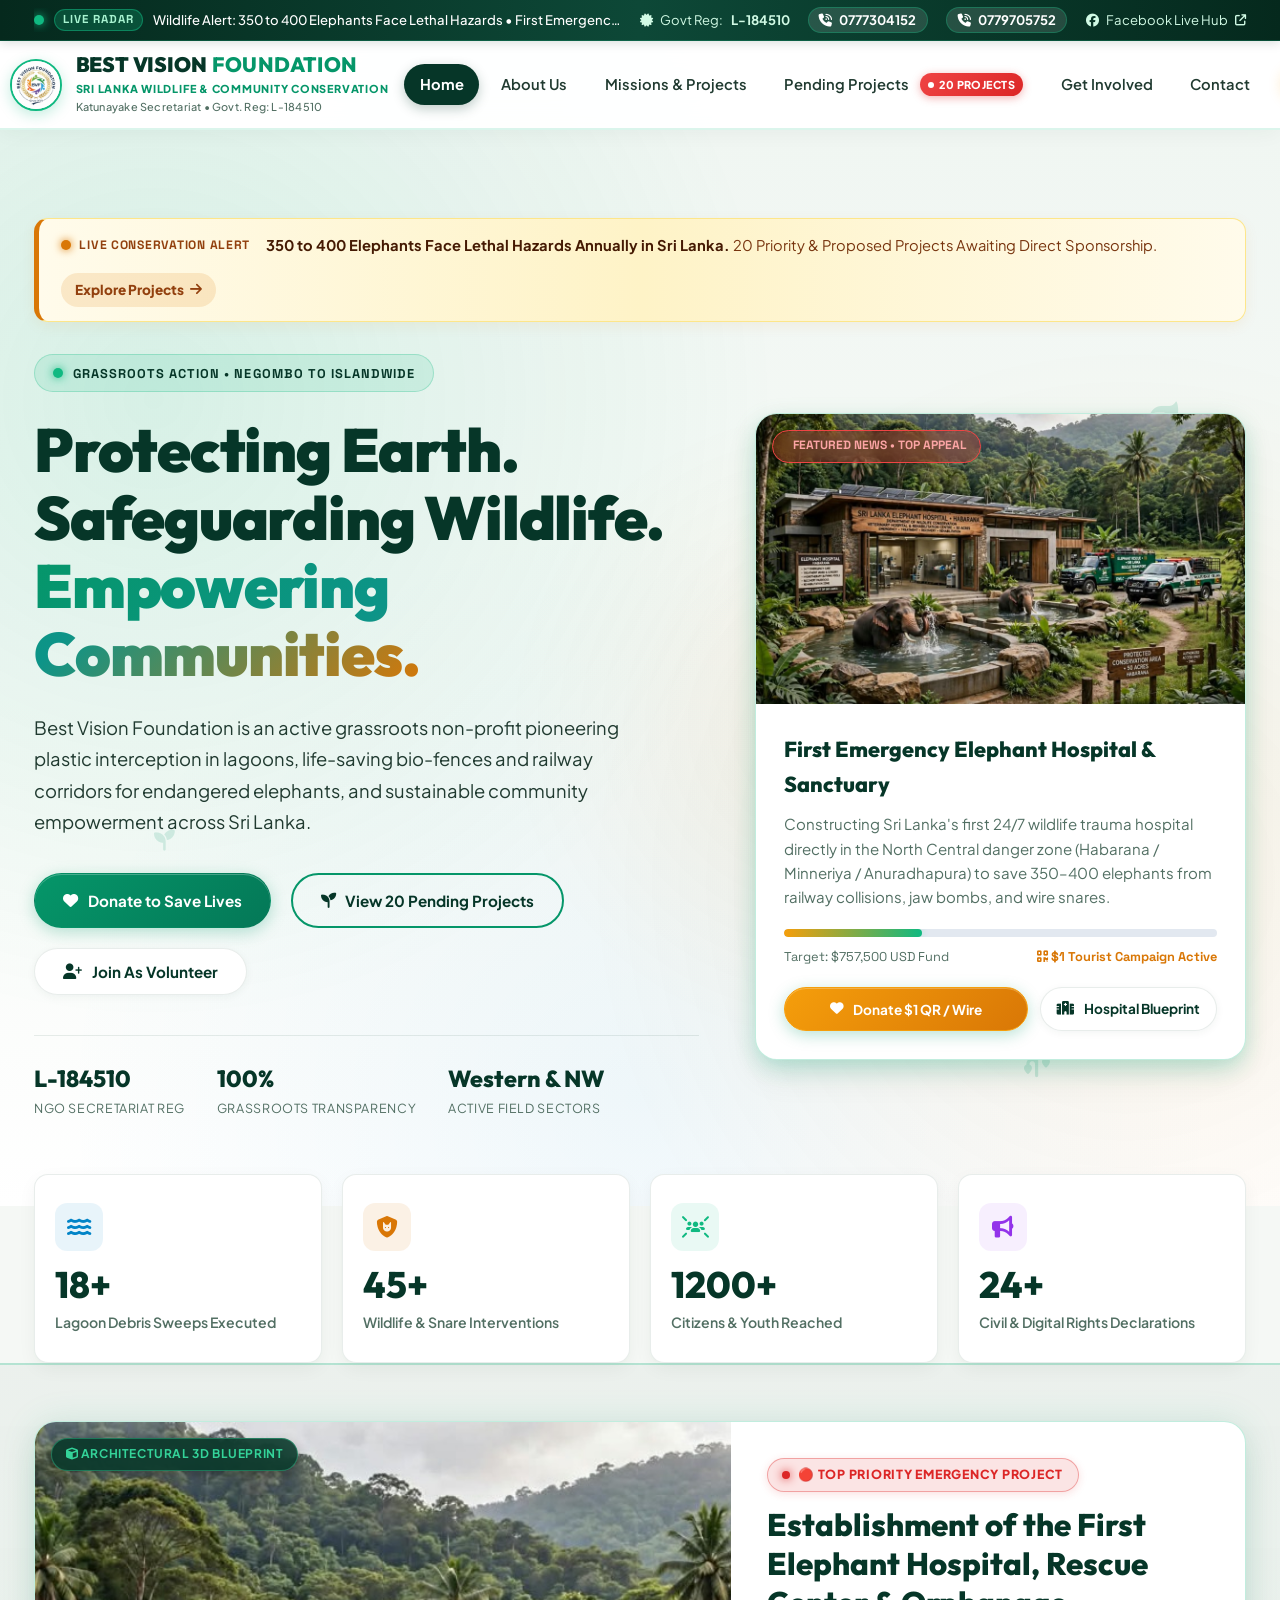
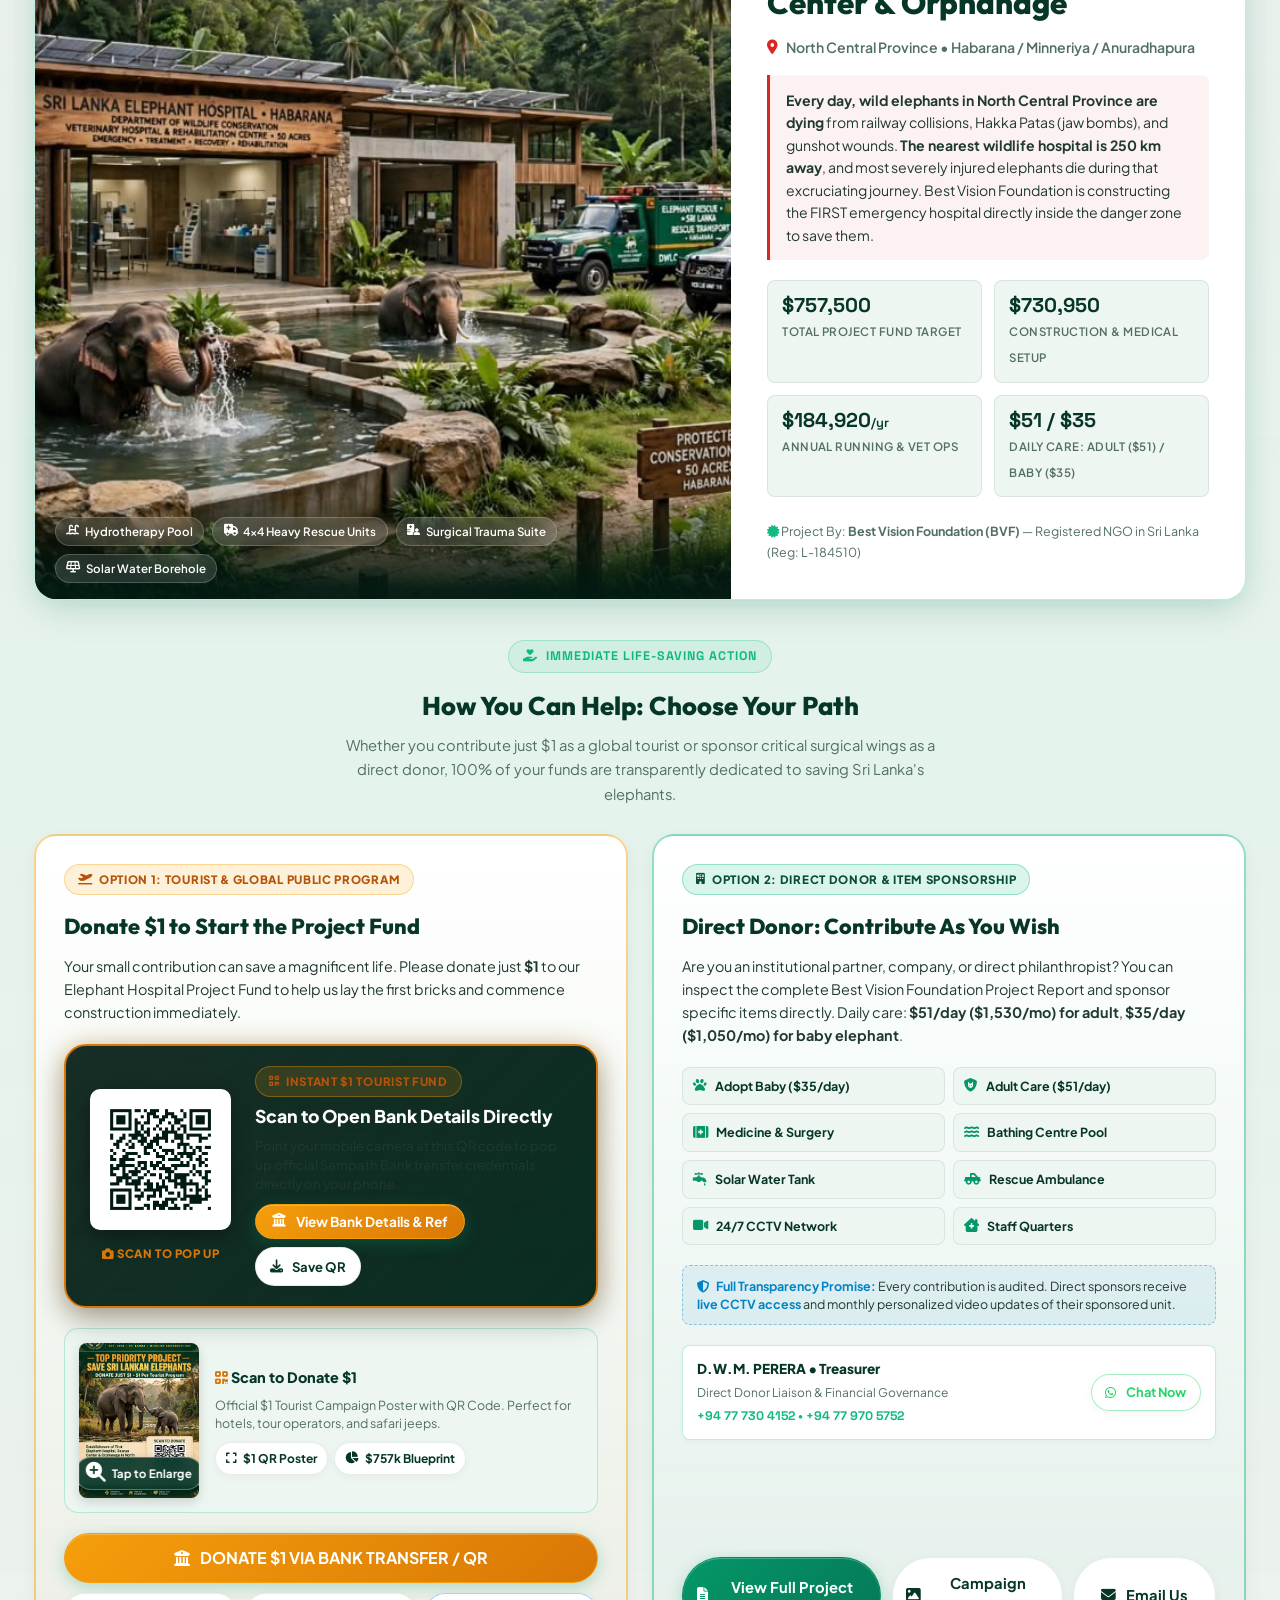
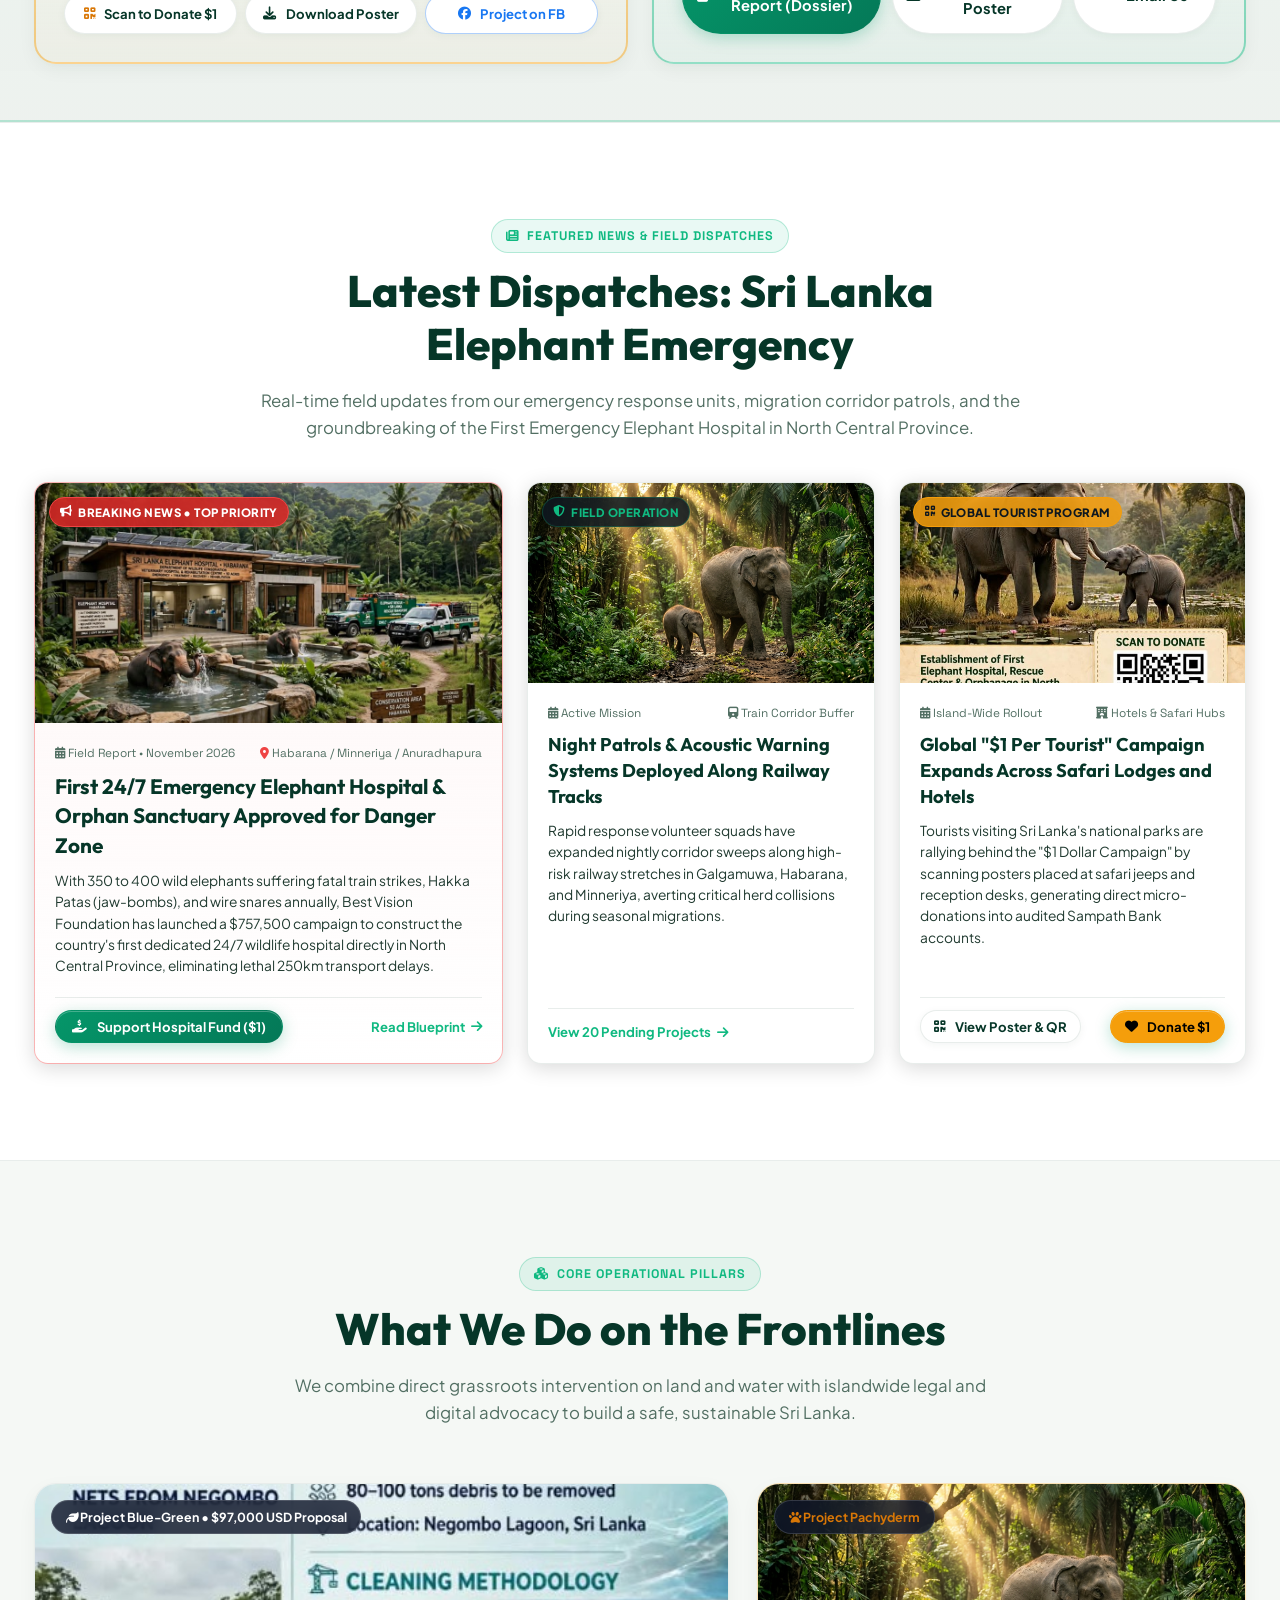
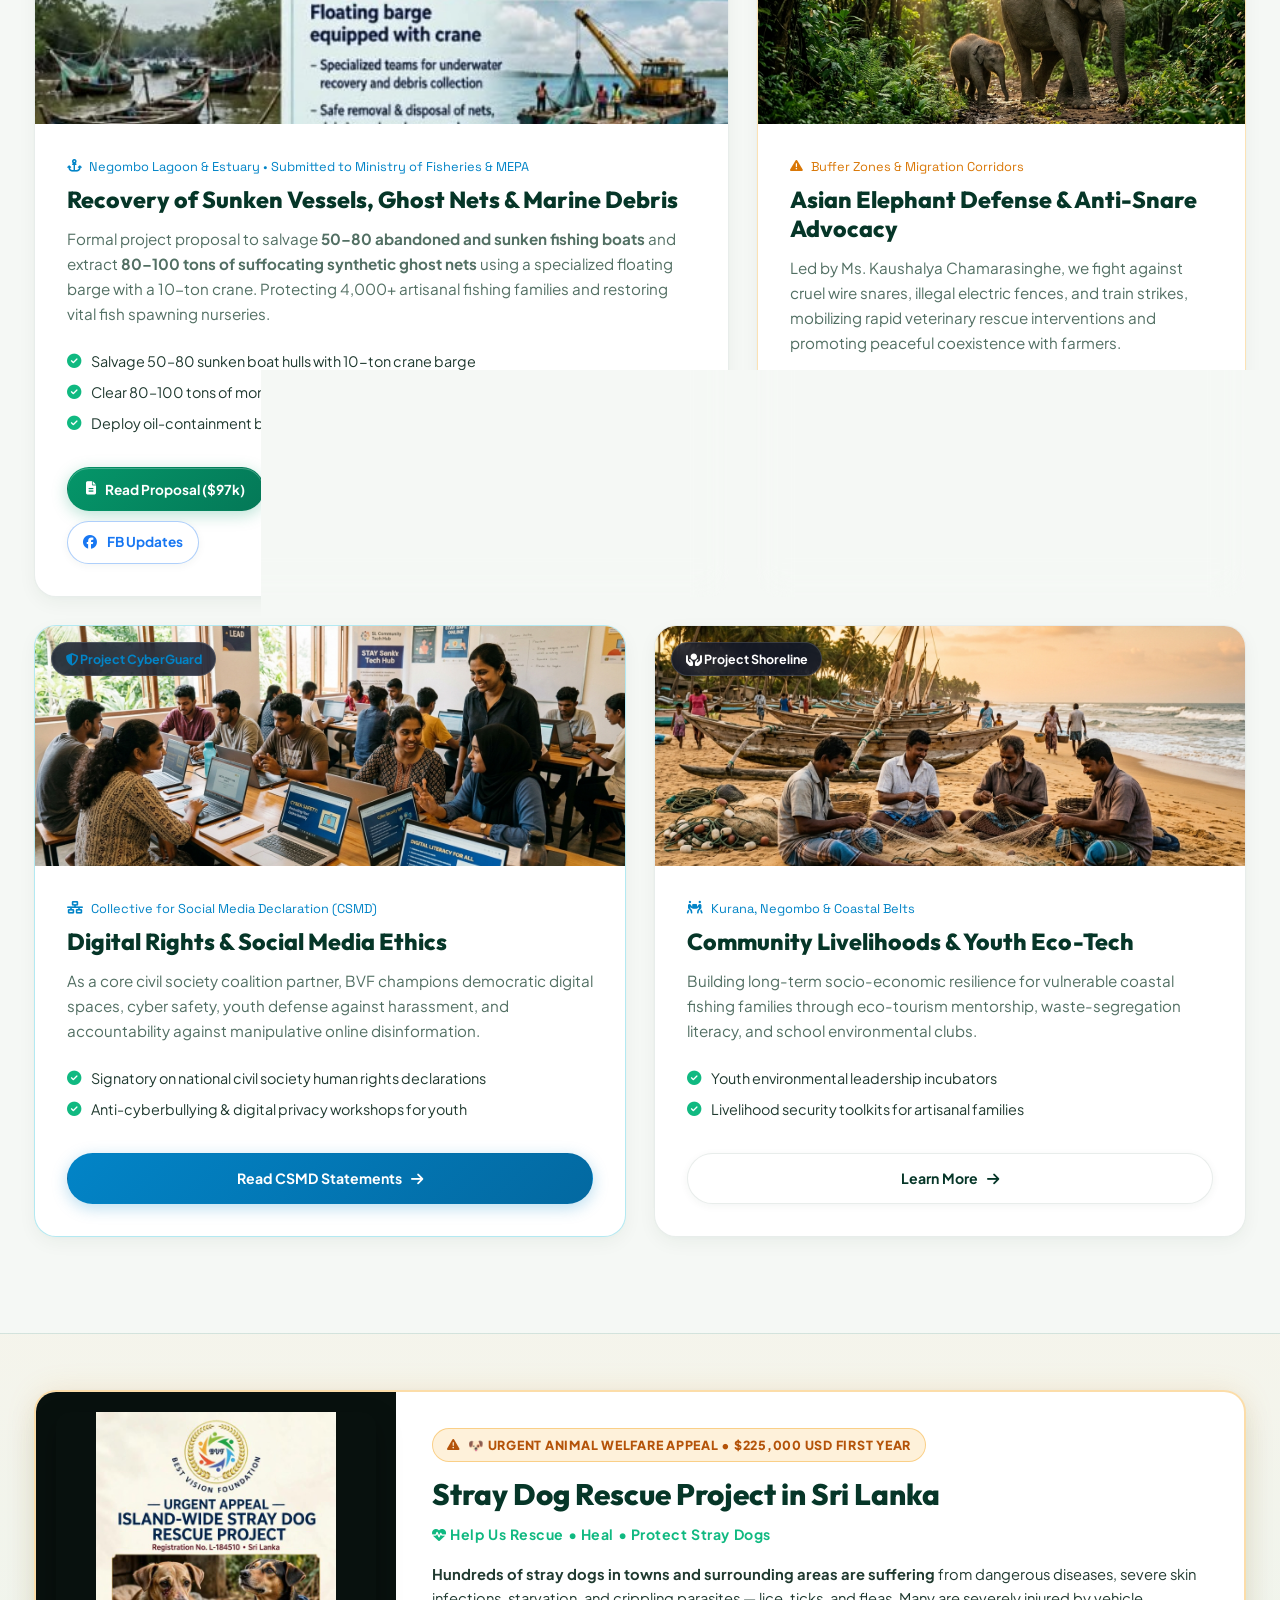
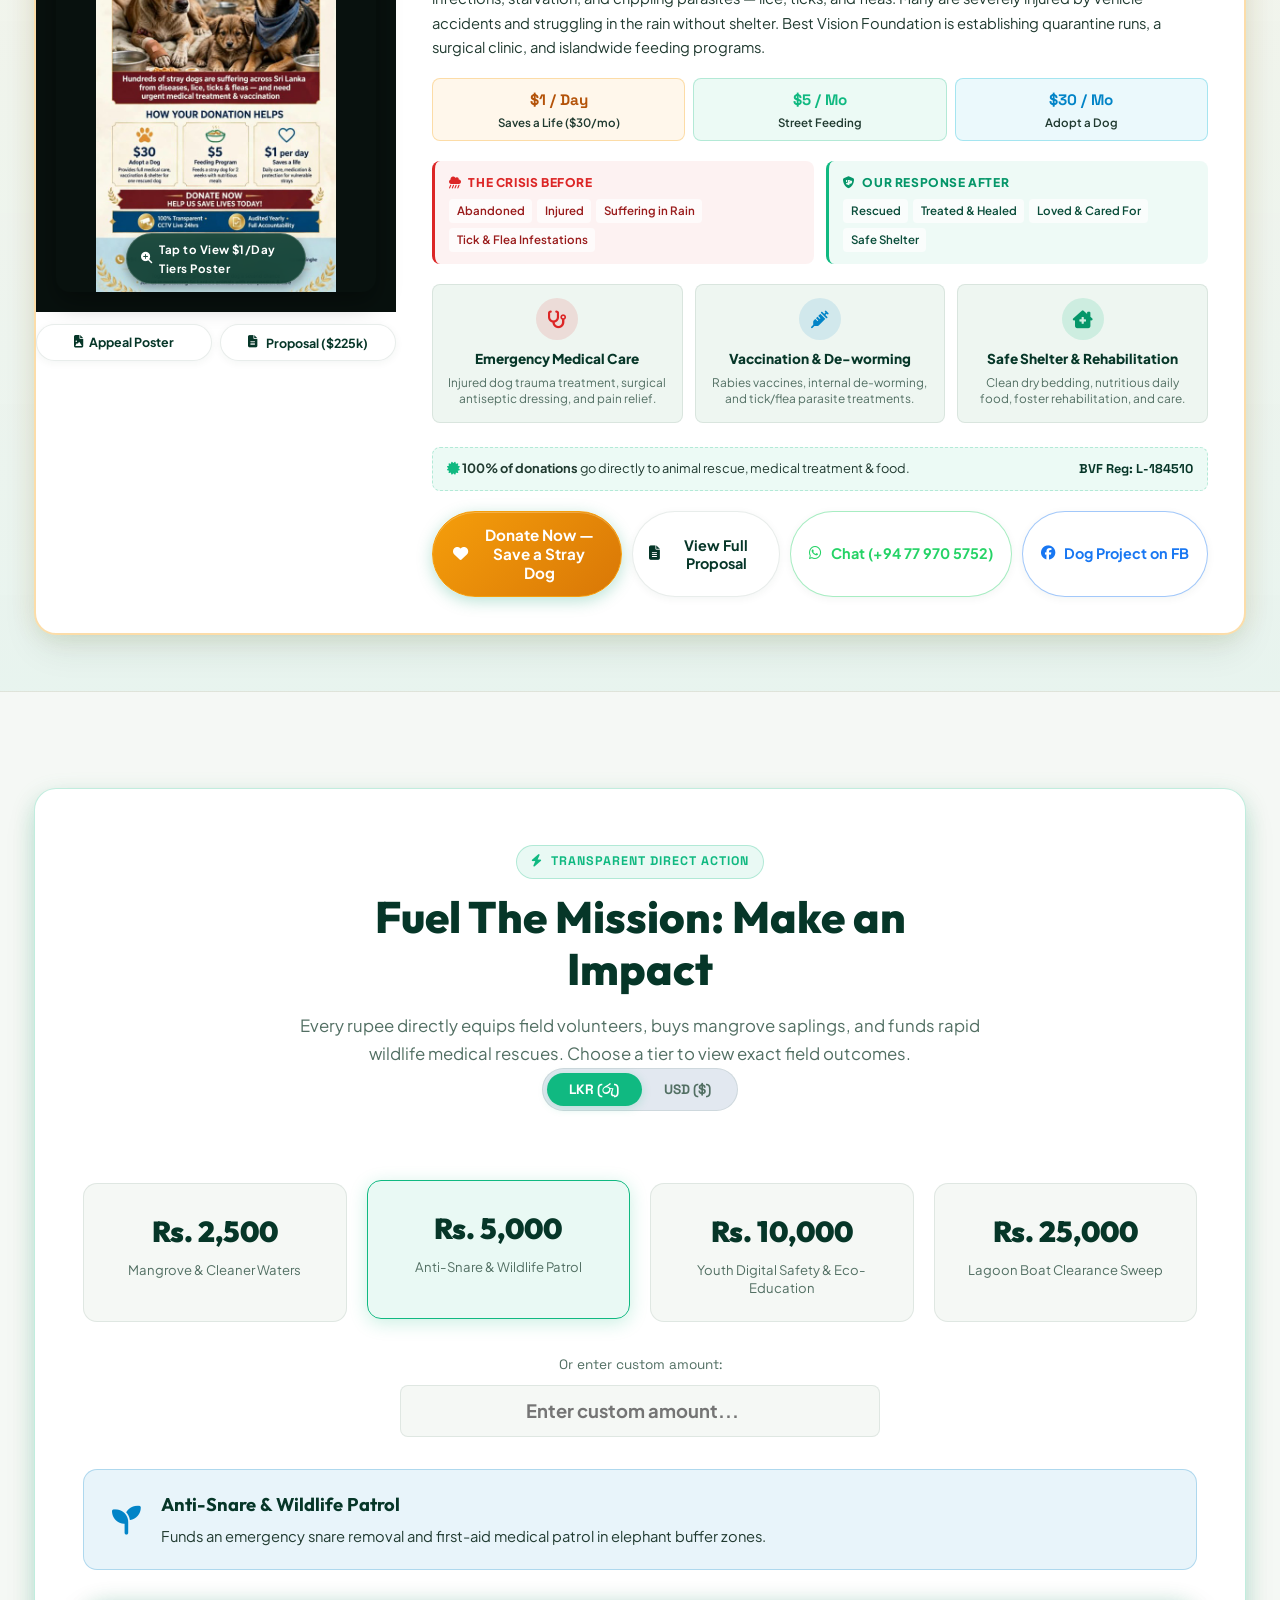
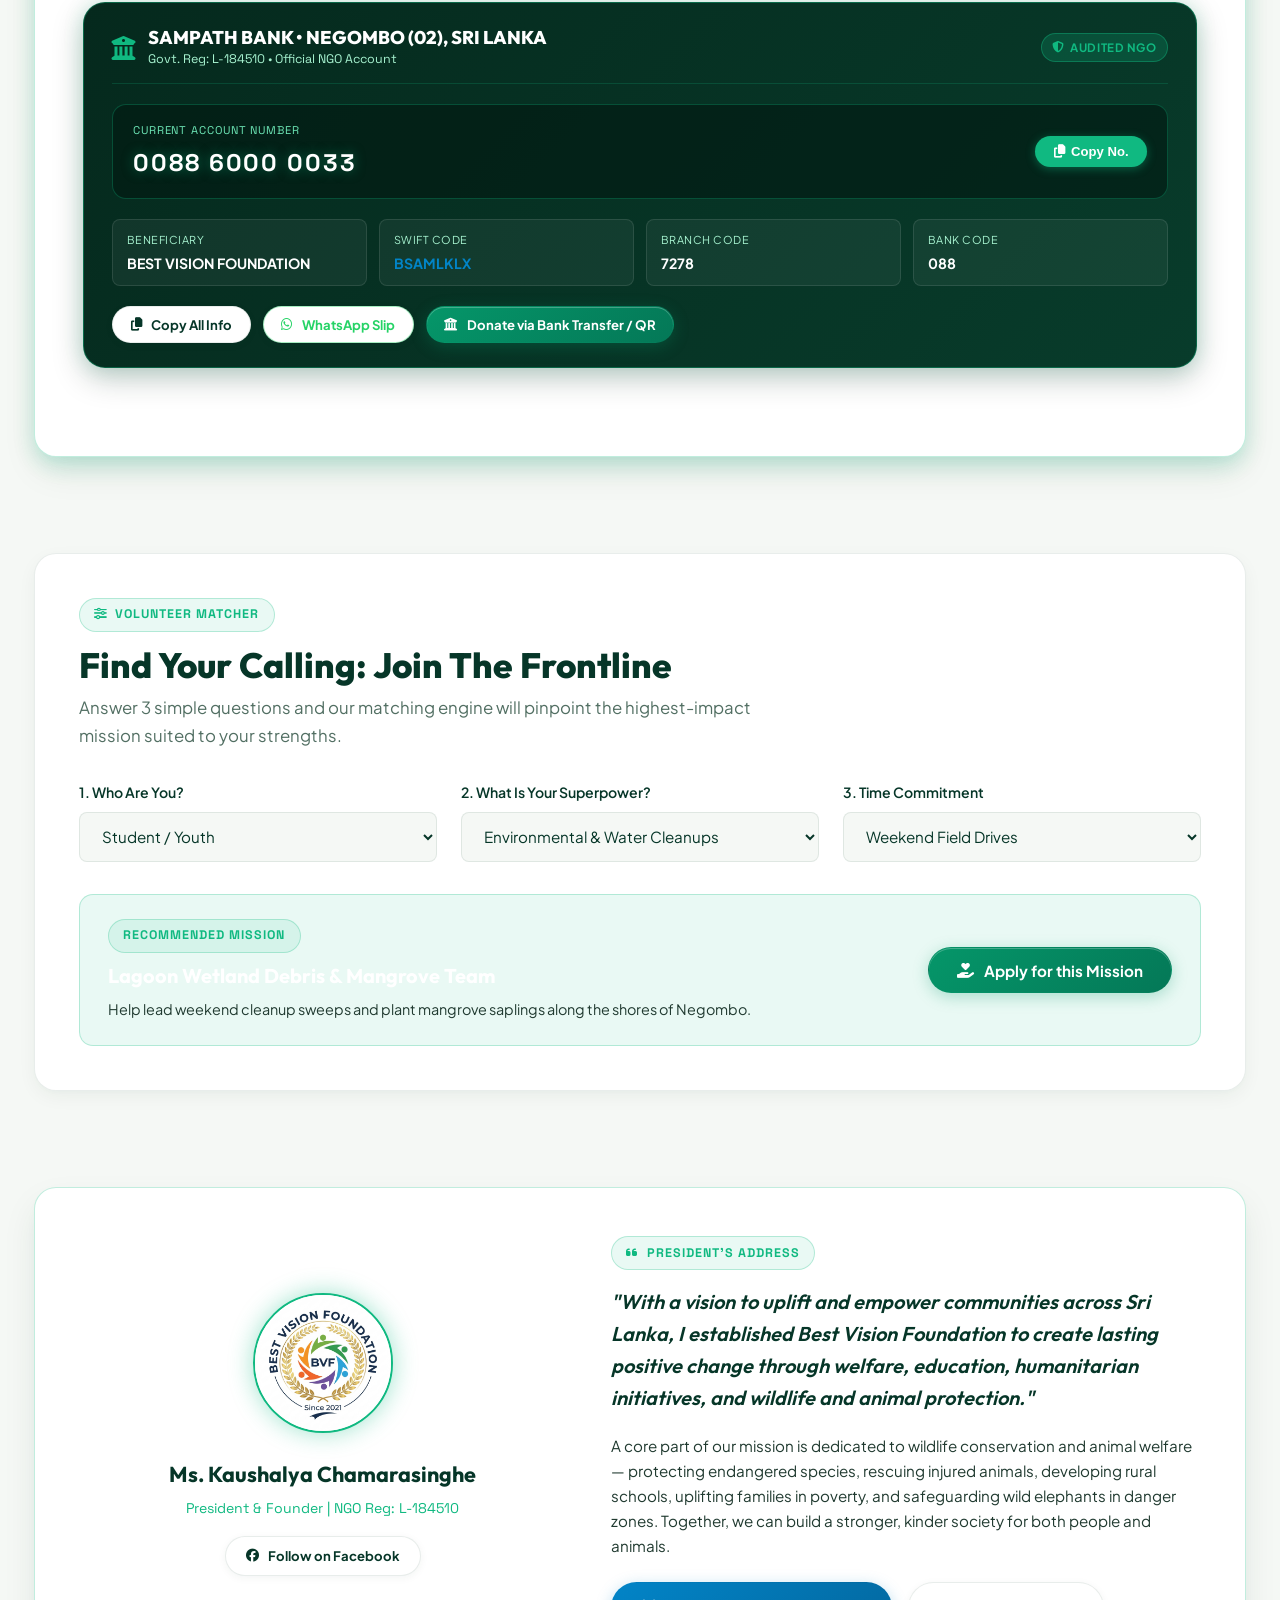
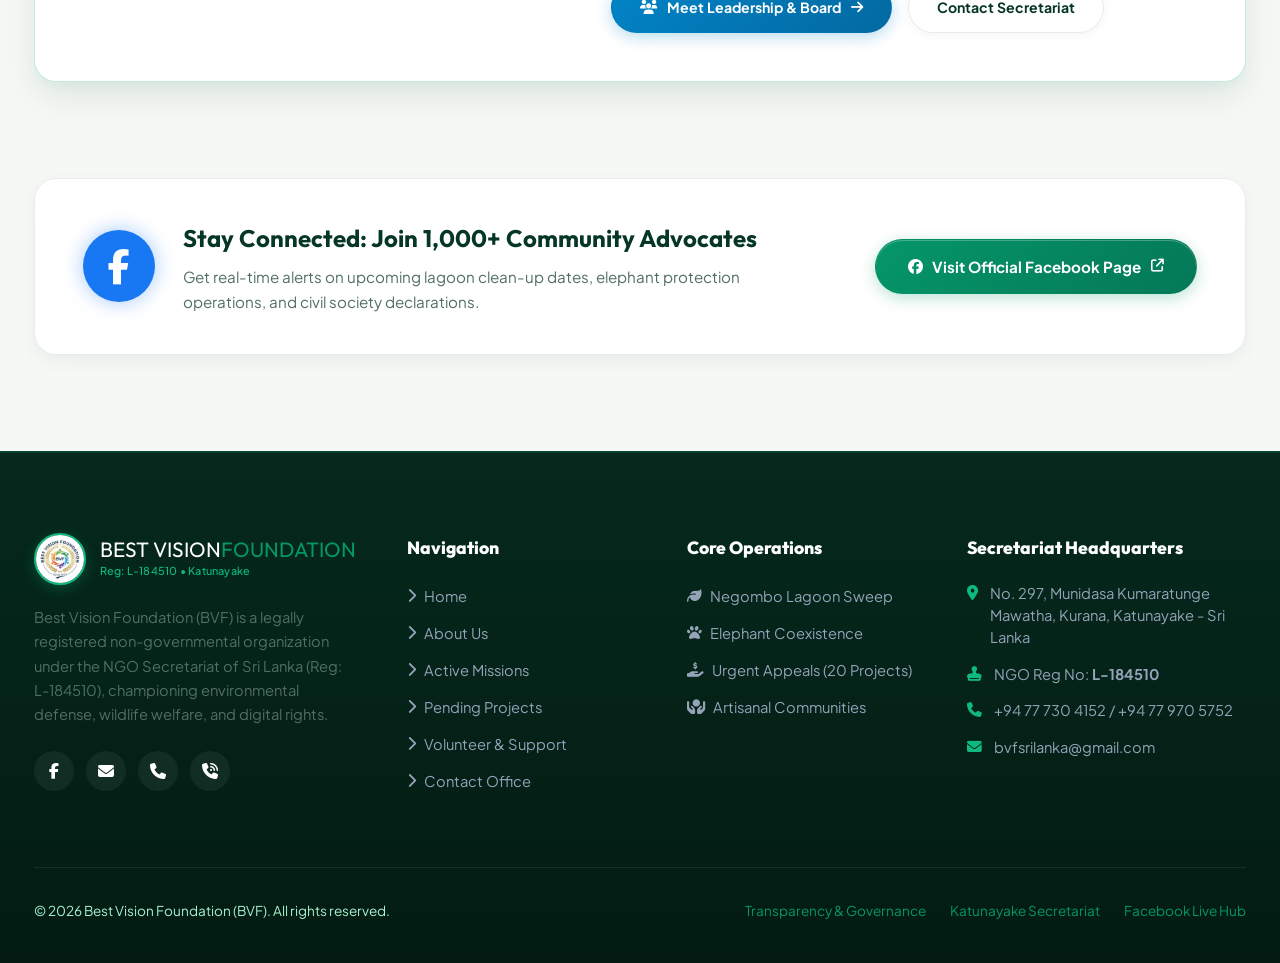
==== index.html @ 7f891c40 "fix(pending-projects): repair broken modal overlays, fix dossier/poster buttons, and add interactive" ====
<!DOCTYPE html>
<html lang="en">
<head>
  <meta charset="UTF-8">
  <meta name="viewport" content="width=device-width, initial-scale=1.0">
  <title>Best Vision Foundation | Future-Ready NGO (Reg: L-184510)</title>
  <meta name="description" content="Best Vision Foundation (BVF) is a futuristic, grassroots non-profit in Sri Lanka pioneering Negombo Lagoon conservation, Asian elephant defense, and digital rights advocacy.">
  <link rel="icon" type="image/svg+xml" href="assets/images/favicon.svg">
  
  <!-- Font Awesome Icons -->
  <link rel="stylesheet" href="https://cdnjs.cloudflare.com/ajax/libs/font-awesome/6.5.1/css/all.min.css">
  
  <!-- Main Futuristic Stylesheet -->
  <link rel="stylesheet" href="assets/css/style.css?v=4.8">

  <!-- Immediate Theme Restore (Prevents Flash) -->
  <script>
    (function() {
      const saved = localStorage.getItem('bvf-theme');
      if (saved === 'dark') {
        document.documentElement.setAttribute('data-theme', 'dark');
      } else {
        document.documentElement.setAttribute('data-theme', 'light');
      }
    })();
  </script>
</head>
<body>

  <!-- Top Live Radar Dispatch Bar -->
  <div class="radar-notice-bar">
    <div class="container radar-content">
      <div class="radar-indicator">
        <span class="pulse-beacon"></span>
        <span class="radar-live-pill">LIVE RADAR</span>
        <span id="liveRadarTicker" class="radar-ticker-text">Wildlife Alert: 350 to 400 Elephants Face Lethal Hazards • First Emergency Elephant Hospital Fund Active</span>
      </div>
      <div class="radar-links">
        <span><i class="fa-solid fa-certificate"></i> Govt Reg: <strong>L-184510</strong></span>
        <a href="tel:+94777304152" class="topbar-hotline"><i class="fa-solid fa-phone-volume"></i> <strong>0777304152</strong></a>
        <a href="tel:+94779705752" class="topbar-hotline"><i class="fa-solid fa-phone-volume"></i> <strong>0779705752</strong></a>
        <a href="https://www.facebook.com/profile.php?id=100095383907228" target="_blank" rel="noopener noreferrer">
          <i class="fa-brands fa-facebook"></i> Facebook Live Hub <i class="fa-solid fa-arrow-up-right-from-square" style="font-size: 0.7rem;"></i>
        </a>
      </div>
    </div>
  </div>

  <!-- Main Navigation Header -->
  <header class="main-header" id="mainHeader">
    <div class="container navbar">
      <a href="index.html" class="brand-logo" aria-label="Best Vision Foundation Home">
        <img src="assets/images/bvf-logo-upgraded.png" alt="Best Vision Foundation Logo" class="brand-logo-img">
        <div class="brand-logo-text">
          <div class="brand-name">
            <span class="brand-bold">BEST VISION</span><span class="brand-green">FOUNDATION</span>
          </div>
          <div class="brand-tagline">SRI LANKA WILDLIFE &amp; COMMUNITY CONSERVATION</div>
          <div class="brand-sub">Katunayake Secretariat • Govt. Reg: L-184510</div>
        </div>
      </a>

      <nav>
        <ul class="nav-menu" id="navMenu">
          <li><a href="index.html" class="nav-link active">Home</a></li>
          <li><a href="about.html" class="nav-link">About Us</a></li>
          <li><a href="projects.html" class="nav-link">Missions &amp; Projects</a></li>
          <li>
            <a href="pending-projects.html" class="nav-link">
              Pending Projects <span class="nav-urgent-pill"><span class="pill-dot"></span>20 Projects</span>
            </a>
          </li>
          <li><a href="get-involved.html" class="nav-link">Get Involved</a></li>
          <li><a href="contact.html" class="nav-link">Contact</a></li>
        </ul>
      </nav>

      <div class="nav-actions">
        <button type="button" class="btn qr-nav-pill" onclick="openDonationModal('Elephant Hospital &amp; Orphanage (Habarana / Minneriya / Anuradhapura)', 1)" title="Scan or Click to Donate $1 via Bank Transfer">
          <i class="fa-solid fa-qrcode"></i>
          <span>$1 QR Fund</span>
        </button>
        <button class="btn btn-header-donate btn-open-donation">
          <i class="fa-solid fa-heart"></i>
          <span>Donate Now</span>
        </button>
        <button class="mobile-toggle" id="mobileToggle" aria-label="Toggle Navigation Menu">
          <i class="fa-solid fa-bars"></i>
        </button>
      </div>
    </div>
  </header>

  <!-- Hero Section with Living Ambience -->
  <section class="hero-section">
    <div class="hero-botanical-bg"></div>
    <div class="floating-foliage-wrap">
      <i class="fa-solid fa-leaf foliage-leaf leaf-1"></i>
      <i class="fa-solid fa-seedling foliage-leaf leaf-2"></i>
      <i class="fa-solid fa-leaf foliage-leaf leaf-3"></i>
      <i class="fa-solid fa-plant-wilt foliage-leaf leaf-4"></i>
    </div>
    <div class="container">
      <!-- Live Urgent Conservation Banner -->
      <div class="live-crisis-banner">
        <div class="crisis-beacon">
          <span class="pulse-beacon"></span> LIVE CONSERVATION ALERT
        </div>
        <div class="crisis-text">
          <strong>350 to 400 Elephants Face Lethal Hazards Annually in Sri Lanka.</strong> 20 Priority &amp; Proposed Projects Awaiting Direct Sponsorship.
        </div>
        <a href="pending-projects.html" class="crisis-action-link">
          Explore Projects <i class="fa-solid fa-arrow-right"></i>
        </a>
      </div>

      <div class="hero-grid">
        <div class="hero-content">
          <div class="telemetry-tag">
            <span class="pulse-beacon"></span> Grassroots Action • Negombo to Islandwide
          </div>
          <h1 class="hero-headline">
            Protecting Earth.<br>
            Safeguarding Wildlife.<br>
            <span class="gradient-text">Empowering Communities.</span>
          </h1>
          <p class="hero-subtext">
            Best Vision Foundation is an active grassroots non-profit pioneering plastic interception in lagoons, life-saving bio-fences and railway corridors for endangered elephants, and sustainable community empowerment across Sri Lanka.
          </p>

          <div class="hero-cta-group">
            <button class="btn btn-emerald-glow btn-open-donation">
              <i class="fa-solid fa-heart"></i> Donate to Save Lives
            </button>
            <a href="pending-projects.html" class="btn btn-emerald-outline">
              <i class="fa-solid fa-seedling"></i> View 20 Pending Projects
            </a>
            <button class="btn btn-glass btn-open-volunteer">
              <i class="fa-solid fa-user-plus"></i> Join As Volunteer
            </button>
          </div>

        <div class="hero-stats-strip">
          <div class="stat-tele-item">
            <span class="stat-tele-num">L-184510</span>
            <span class="stat-tele-label">NGO Secretariat Reg</span>
          </div>
          <div class="stat-tele-item">
            <span class="stat-tele-num">100%</span>
            <span class="stat-tele-label">Grassroots Transparency</span>
          </div>
          <div class="stat-tele-item">
            <span class="stat-tele-num">Western &amp; NW</span>
            <span class="stat-tele-label">Active Field Sectors</span>
          </div>
        </div>
      </div>

      <!-- Featured News Hero Visual Card (Elephants Priority) -->
      <div class="hero-visual">
        <div class="holo-card">
          <div class="holo-media">
            <img src="assets/images/elephant-hospital-habarana.jpg" alt="First Emergency Elephant Hospital &amp; Rescue Center in Habarana / Minneriya / Anuradhapura">
            <div class="holo-status-pill" style="background: rgba(220, 38, 38, 0.25); border-color: #ef4444; color: #fca5a5;">
              <span class="pulse-dot" style="background: #ef4444;"></span> FEATURED NEWS &bull; TOP APPEAL
            </div>
          </div>
          <div class="holo-body">
            <h3 class="holo-title">First Emergency Elephant Hospital &amp; Sanctuary</h3>
            <p class="holo-desc">
              Constructing Sri Lanka's first 24/7 wildlife trauma hospital directly in the North Central danger zone (Habarana / Minneriya / Anuradhapura) to save 350&ndash;400 elephants from railway collisions, jaw bombs, and wire snares.
            </p>
            
            <div class="progress-track">
              <div class="progress-fill" style="width: 32%; background: linear-gradient(90deg, #f59e0b, #10b981);"></div>
            </div>
            <div class="progress-meta">
              <span>Target: $757,500 USD Fund</span>
              <strong style="color: var(--amber-solar);"><i class="fa-solid fa-qrcode"></i> $1 Tourist Campaign Active</strong>
            </div>

            <div style="margin-top: 1.25rem; display: flex; gap: 0.75rem;">
              <button class="btn btn-neon-glow" onclick="openDonationModal('Elephant Hospital &amp; Orphanage (Habarana / Minneriya / Anuradhapura)', 1)" style="flex: 1; padding: 0.6rem 1rem; font-size: 0.85rem; background: linear-gradient(135deg, #f59e0b, #d97706); border-color: #f59e0b; color: #ffffff;">
                <i class="fa-solid fa-heart"></i> Donate $1 QR / Wire
              </button>
              <a href="#elephant-hospital" class="btn btn-glass" style="padding: 0.6rem 1rem; font-size: 0.85rem;">
                <i class="fa-solid fa-hospital"></i> Hospital Blueprint
              </a>
            </div>
          </div>
        </div>
      </div>
    </div>
  </div>
</section>

  <!-- Live Impact Heads-Up Display (HUD) -->
  <section class="hud-section">
    <div class="container">
      <div class="hud-grid">
        <div class="hud-card">
          <div class="hud-icon-wrap hud-icon-cyan"><i class="fa-solid fa-water"></i></div>
          <div class="hud-number" data-target="18" data-suffix="+">18+</div>
          <div class="hud-label">Lagoon Debris Sweeps Executed</div>
        </div>

        <div class="hud-card">
          <div class="hud-icon-wrap hud-icon-amber"><i class="fa-solid fa-shield-cat"></i></div>
          <div class="hud-number" data-target="45" data-suffix="+">45+</div>
          <div class="hud-label">Wildlife &amp; Snare Interventions</div>
        </div>

        <div class="hud-card">
          <div class="hud-icon-wrap hud-icon-emerald"><i class="fa-solid fa-users-rays"></i></div>
          <div class="hud-number" data-target="1200" data-suffix="+">1,200+</div>
          <div class="hud-label">Citizens &amp; Youth Reached</div>
        </div>

        <div class="hud-card">
          <div class="hud-icon-wrap hud-icon-purple"><i class="fa-solid fa-bullhorn"></i></div>
          <div class="hud-number" data-target="24" data-suffix="+">24+</div>
          <div class="hud-label">Civil &amp; Digital Rights Declarations</div>
        </div>
      </div>
    </div>
  </section>

  <!-- 🔴 TOP PRIORITY PROJECT: FIRST ELEPHANT HOSPITAL / RESCUE CENTER & ORPHANAGE -->
  <section class="hospital-priority-section" id="elephant-hospital">
    <div class="container">
      
      <!-- Top Priority Banner Header -->
      <div class="hospital-hero-banner">
        <div class="hospital-grid">
          
          <!-- Left: 3D Architectural Design Rendering -->
          <div class="hospital-visual-pane">
            <img src="assets/images/elephant-hospital-habarana.jpg" alt="Establishment of the First Elephant Hospital, Rescue Center &amp; Orphanage in North Central Province, Habarana, Sri Lanka">
            <div class="hospital-render-badge">
              <i class="fa-solid fa-cube"></i> Architectural 3D Blueprint
            </div>
            <div class="hospital-feature-overlay">
              <span class="feature-pill"><i class="fa-solid fa-water-ladder"></i> Hydrotherapy Pool</span>
              <span class="feature-pill"><i class="fa-solid fa-truck-medical"></i> 4x4 Heavy Rescue Units</span>
              <span class="feature-pill"><i class="fa-solid fa-hospital-user"></i> Surgical Trauma Suite</span>
              <span class="feature-pill"><i class="fa-solid fa-solar-panel"></i> Solar Water Borehole</span>
            </div>
          </div>

          <!-- Right: The Urgent Danger Zone Crisis & Stats -->
          <div class="hospital-content-pane">
            <div>
              <div class="crisis-badge-urgent">
                <span class="crisis-beacon-pulse"></span> 🔴 Top Priority Emergency Project
              </div>
              <h2 class="hospital-title">
                Establishment of the First Elephant Hospital, Rescue Center &amp; Orphanage
              </h2>
              <div class="hospital-meta-location">
                <i class="fa-solid fa-location-dot" style="color: #dc2626;"></i>
                <span>North Central Province • Habarana / Minneriya / Anuradhapura</span>
              </div>

              <div class="hospital-crisis-callout">
                <p>
                  <strong>Every day, wild elephants in North Central Province are dying</strong> from railway collisions, Hakka Patas (jaw bombs), and gunshot wounds. <strong>The nearest wildlife hospital is 250 km away</strong>, and most severely injured elephants die during that excruciating journey. Best Vision Foundation is constructing the FIRST emergency hospital directly inside the danger zone to save them.
                </p>
              </div>
            </div>

            <div>
              <div class="hospital-stat-strip">
                <div class="h-stat-card">
                  <span class="h-stat-num">$757,500</span>
                  <span class="h-stat-lbl">Total Project Fund Target</span>
                </div>
                <div class="h-stat-card">
                  <span class="h-stat-num">$730,950</span>
                  <span class="h-stat-lbl">Construction &amp; Medical Setup</span>
                </div>
                <div class="h-stat-card">
                  <span class="h-stat-num">$184,920<span style="font-size: 0.8rem; font-weight: 600;">/yr</span></span>
                  <span class="h-stat-lbl">Annual Running &amp; Vet Ops</span>
                </div>
                <div class="h-stat-card">
                  <span class="h-stat-num">$51 / $35</span>
                  <span class="h-stat-lbl">Daily Care: Adult ($51) / Baby ($35)</span>
                </div>
              </div>

              <div style="display: flex; gap: 0.5rem; flex-wrap: wrap;">
                <span style="font-size: 0.78rem; color: var(--text-muted);">
                  <i class="fa-solid fa-certificate" style="color: var(--emerald-neon);"></i> Project By: <strong>Best Vision Foundation (BVF)</strong> — Registered NGO in Sri Lanka (Reg: L-184510)
                </span>
              </div>
            </div>

          </div>
        </div>
      </div>

      <!-- How You Can Help: 2 Clear Options -->
      <div class="help-options-section-title">
        <span class="section-badge"><i class="fa-solid fa-hand-holding-heart"></i> Immediate Life-Saving Action</span>
        <h3>How You Can Help: Choose Your Path</h3>
        <p>Whether you contribute just $1 as a global tourist or sponsor critical surgical wings as a direct donor, 100% of your funds are transparently dedicated to saving Sri Lanka's elephants.</p>
      </div>

      <div class="help-options-grid">
        
        <!-- OPTION 1: $1 TOURIST PROGRAM -->
        <div class="option-box opt-tourist">
          <div>
            <div class="opt-badge opt-badge-gold">
              <i class="fa-solid fa-plane-departure"></i> Option 1: Tourist &amp; Global Public Program
            </div>
            <h4 class="opt-heading">Donate $1 to Start the Project Fund</h4>
            <p class="opt-text">
              Your small contribution can save a magnificent life. Please donate just <strong>$1</strong> to our Elephant Hospital Project Fund to help us lay the first bricks and commence construction immediately.
            </p>

            <!-- Prominent Instant $1 QR Scan Showcase -->
          <div class="prominent-qr-showcase">
            <div class="prominent-qr-box" onclick="openDonationModal('Elephant Hospital &amp; Orphanage (Habarana / Minneriya / Anuradhapura)', 1)" title="Click or tap to open Bank Details">
              <div class="prominent-qr-img-wrap">
                <img src="assets/images/bvf-donation-qr.png" alt="Scan QR Code to Donate $1" />
              </div>
              <span style="font-size: 0.72rem; font-weight: 800; color: var(--amber-solar); display: block; margin-top: 0.4rem; letter-spacing: 0.05em;">
                <i class="fa-solid fa-camera"></i> SCAN TO POP UP
              </span>
            </div>
            <div style="flex-grow: 1;">
              <span class="opt-badge opt-badge-gold" style="font-size: 0.72rem; margin-bottom: 0.35rem; display: inline-flex;">
                <i class="fa-solid fa-qrcode"></i> Instant $1 Tourist Fund
              </span>
              <h5 style="font-size: 1.1rem; color: #ffffff; margin-bottom: 0.3rem; font-weight: 800;">
                Scan to Open Bank Details Directly
              </h5>
              <p style="font-size: 0.82rem; color: var(--text-slate); margin-bottom: 0.65rem; line-height: 1.45;">
                Point your mobile camera at this QR code to pop up official Sampath Bank transfer credentials directly on your phone.
              </p>
              <div style="display: flex; gap: 0.5rem; flex-wrap: wrap;">
                <button type="button" class="btn btn-neon-glow" onclick="openDonationModal('Elephant Hospital &amp; Orphanage (Habarana / Minneriya / Anuradhapura)', 1)" style="padding: 0.5rem 1rem; font-size: 0.85rem; background: linear-gradient(135deg, #f59e0b, #d97706); border-color: #f59e0b; color: #ffffff;">
                  <i class="fa-solid fa-building-columns"></i> View Bank Details &amp; Ref
                </button>
                <a href="assets/images/bvf-donation-qr.png" download="BVF-Donate-1Dollar-QR.png" class="btn btn-glass" style="padding: 0.5rem 0.85rem; font-size: 0.82rem;">
                  <i class="fa-solid fa-download"></i> Save QR
                </a>
              </div>
            </div>
          </div>

            <!-- Poster & QR Code Preview Card -->
            <div class="poster-preview-card">
              <a href="assets/images/elephant-hospital-tourist-poster.jpg" target="_blank" rel="noopener" class="poster-thumb-wrap" onclick="openPosterLightbox(event)" title="Click or tap to enlarge full donation poster">
                <img src="assets/images/elephant-hospital-tourist-poster.jpg" alt="Donation poster with QR for 1$ tourist program">
                <div class="poster-zoom-hint">
                  <i class="fa-solid fa-magnifying-glass-plus" style="font-size: 1.25rem; margin-bottom: 0.2rem;"></i>
                  <span>Tap to Enlarge</span>
                </div>
              </a>
              <div class="poster-info-wrap">
                <div class="poster-title-micro">
                  <i class="fa-solid fa-qrcode" style="color: var(--amber-solar);"></i> Scan to Donate $1
                </div>
                <div class="poster-desc-micro">
                  Official $1 Tourist Campaign Poster with QR Code. Perfect for hotels, tour operators, and safari jeeps.
                </div>
                <div style="display: flex; gap: 0.35rem; flex-wrap: wrap; margin-top: 0.2rem;">
                  <a href="assets/images/elephant-hospital-tourist-poster.jpg" target="_blank" rel="noopener" class="btn btn-glass" onclick="openPosterLightbox(event)" style="padding: 0.35rem 0.65rem; font-size: 0.75rem; width: fit-content; text-decoration: none; display: inline-flex; align-items: center; gap: 0.35rem;">
                    <i class="fa-solid fa-expand"></i> $1 QR Poster
                  </a>
                  <a href="assets/images/elephant-hospital-campaign-poster.jpg" target="_blank" rel="noopener" class="btn btn-glass" onclick="openElephantCampaignPoster(event)" style="padding: 0.35rem 0.65rem; font-size: 0.75rem; width: fit-content; text-decoration: none; display: inline-flex; align-items: center; gap: 0.35rem;">
                    <i class="fa-solid fa-chart-pie"></i> $757k Blueprint
                  </a>
                </div>
              </div>
            </div>
          </div>

          <div style="display: flex; flex-direction: column; gap: 0.65rem;">
            <button type="button" class="btn btn-neon-glow" onclick="openDonationModal('Elephant Hospital &amp; Orphanage (Habarana / Minneriya / Anuradhapura)', 1)" style="width: 100%; padding: 0.85rem; font-size: 1rem; background: linear-gradient(135deg, #f59e0b, #d97706); border-color: #f59e0b; color: #ffffff;">
              <i class="fa-solid fa-building-columns"></i> DONATE $1 VIA BANK TRANSFER / QR
            </button>
            <div style="display: flex; gap: 0.5rem;">
              <button type="button" class="btn btn-glass" onclick="openDonationModal('Elephant Hospital &amp; Orphanage (Habarana / Minneriya / Anuradhapura)', 1)" style="flex: 1; padding: 0.55rem; font-size: 0.82rem;">
                <i class="fa-solid fa-qrcode" style="color: var(--amber-solar);"></i> Scan to Donate $1
              </button>
              <a href="assets/images/elephant-hospital-tourist-poster.jpg" download="BVF-Elephant-Hospital-1Dollar-Poster.jpg" class="btn btn-glass" style="flex: 1; padding: 0.55rem; font-size: 0.82rem; text-align: center;">
                <i class="fa-solid fa-download"></i> Download Poster
              </a>
              <a href="https://www.facebook.com/profile.php?id=100095383907228" target="_blank" rel="noopener noreferrer" class="btn btn-glass" style="flex: 1; padding: 0.55rem; font-size: 0.82rem; text-align: center; color: #1877f2; border-color: rgba(24, 119, 242, 0.35);" title="Follow Elephant Hospital project on Facebook">
                <i class="fa-brands fa-facebook"></i> Project on FB
              </a>
            </div>
          </div>
        </div>

        <!-- OPTION 2: DIRECT DONOR - SPONSOR AS YOU WISH -->
        <div class="option-box opt-direct">
          <div>
            <div class="opt-badge opt-badge-emerald">
              <i class="fa-solid fa-building-ngo"></i> Option 2: Direct Donor &amp; Item Sponsorship
            </div>
            <h4 class="opt-heading">Direct Donor: Contribute As You Wish</h4>
            <p class="opt-text">
              Are you an institutional partner, company, or direct philanthropist? You can inspect the complete Best Vision Foundation Project Report and sponsor specific items directly. Daily care: <strong>$51/day ($1,530/mo) for adult</strong>, <strong>$35/day ($1,050/mo) for baby elephant</strong>.
            </p>

            <!-- Itemized Sponsorship Catalog Chips -->
            <div class="sponsor-chips-grid">
              <div class="sponsor-chip-item"><i class="fa-solid fa-paw"></i> Adopt Baby ($35/day)</div>
              <div class="sponsor-chip-item"><i class="fa-solid fa-shield-cat"></i> Adult Care ($51/day)</div>
              <div class="sponsor-chip-item"><i class="fa-solid fa-kit-medical"></i> Medicine &amp; Surgery</div>
              <div class="sponsor-chip-item"><i class="fa-solid fa-water"></i> Bathing Centre Pool</div>
              <div class="sponsor-chip-item"><i class="fa-solid fa-faucet-drip"></i> Solar Water Tank</div>
              <div class="sponsor-chip-item"><i class="fa-solid fa-truck-pickup"></i> Rescue Ambulance</div>
              <div class="sponsor-chip-item"><i class="fa-solid fa-video"></i> 24/7 CCTV Network</div>
              <div class="sponsor-chip-item"><i class="fa-solid fa-house-chimney-medical"></i> Staff Quarters</div>
            </div>

            <!-- Transparency & CCTV Promise -->
            <div class="audit-guarantee-pill">
              <i class="fa-solid fa-shield-halved" style="color: var(--cyan-neon); margin-right: 0.35rem;"></i>
              <strong>Full Transparency Promise:</strong> Every contribution is audited. Direct sponsors receive <strong>live CCTV access</strong> and monthly personalized video updates of their sponsored unit.
            </div>

            <!-- Direct Contact: Treasurer D.W.M. Perera -->
            <div class="treasurer-contact-card">
              <div class="treasurer-info">
                <h5>D.W.M. PERERA &bull; Treasurer</h5>
                <p>Direct Donor Liaison &amp; Financial Governance</p>
                <p style="font-family: var(--font-mono); font-size: 0.78rem; color: var(--emerald-neon); font-weight: 700; margin-top: 0.2rem;">
                  +94 77 730 4152 &bull; +94 77 970 5752
                </p>
              </div>
              <a href="https://wa.me/94777304152?text=Hello%20Treasurer%20D.W.M.%20Perera%2C%20I%20would%20like%20to%20discuss%20Direct%20Donation%20and%20Item%20Sponsorship%20for%20the%20Elephant%20Hospital%20in%20Habarana." target="_blank" rel="noopener noreferrer" class="btn btn-glass" style="color: #25d366; border-color: rgba(37, 211, 102, 0.4); padding: 0.45rem 0.85rem; font-size: 0.8rem;">
                <i class="fa-brands fa-whatsapp"></i> Chat Now
              </a>
            </div>
          </div>

          <div style="display: flex; gap: 0.65rem; flex-wrap: wrap;">
            <button type="button" class="btn btn-neon-glow" onclick="openProjectReportModal()" style="flex: 1.2; padding: 0.85rem; font-size: 0.92rem;">
              <i class="fa-solid fa-file-lines"></i> View Full Project Report (Dossier)
            </button>
            <a href="assets/images/elephant-hospital-campaign-poster.jpg" target="_blank" rel="noopener" class="btn btn-glass" onclick="openElephantCampaignPoster(event)" style="flex: 1; padding: 0.85rem; font-size: 0.92rem; text-align: center; text-decoration: none; display: inline-flex; align-items: center; justify-content: center; gap: 0.35rem;">
              <i class="fa-solid fa-image"></i> Campaign Poster
            </a>
            <a href="mailto:bvfsrilanka@gmail.com?subject=Direct%20Donor%20Inquiry%20-%20Elephant%20Hospital%20Habarana&body=Dear%20Mr.%20D.W.M.%20Perera%20(Treasurer),%0D%0A%0D%0AI%20am%20interested%20in%20sponsoring%20an%20item%20for%20the%20Elephant%20Hospital%20and%20Rescue%20Center%20in%20Habarana.%20Please%20provide%20the%20full%20project%20breakdown." class="btn btn-glass" style="flex: 0.8; padding: 0.85rem; font-size: 0.92rem; text-align: center;">
              <i class="fa-solid fa-envelope"></i> Email Us
            </a>
          </div>
        </div>

      </div>

    </div>
  </section>

    <!-- Featured News Section (Elephant Conservation & Crisis Dispatches) -->
  <section class="section" id="featured-news" style="background: var(--bg-surface); border-top: 1px solid var(--border-subtle); border-bottom: 1px solid var(--border-subtle);">
    <div class="container">
      <div class="section-header" style="text-align: center; max-width: 760px; margin: 0 auto 2.5rem;">
        <span class="section-badge"><i class="fa-solid fa-newspaper"></i> Featured News &amp; Field Dispatches</span>
        <h2 class="section-title">Latest Dispatches: Sri Lanka Elephant Emergency</h2>
        <p class="section-desc">
          Real-time field updates from our emergency response units, migration corridor patrols, and the groundbreaking of the First Emergency Elephant Hospital in North Central Province.
        </p>
      </div>

      <div class="featured-news-grid">
        <!-- News Card 1: Featured Lead Story (Elephant Hospital) -->
        <article class="news-card news-card-featured">
          <div class="news-media">
            <img src="assets/images/elephant-hospital-habarana.jpg" alt="Establishment of First Elephant Hospital in Habarana / Minneriya / Anuradhapura">
            <span class="news-badge news-badge-urgent"><i class="fa-solid fa-bullhorn"></i> Breaking News &bull; Top Priority</span>
          </div>
          <div class="news-content">
            <div class="news-meta">
              <span><i class="fa-solid fa-calendar-days"></i> Field Report &bull; November 2026</span>
              <span><i class="fa-solid fa-location-dot" style="color: #ef4444;"></i> Habarana / Minneriya / Anuradhapura</span>
            </div>
            <h3 class="news-title">
              <a href="#elephant-hospital">First 24/7 Emergency Elephant Hospital &amp; Orphan Sanctuary Approved for Danger Zone</a>
            </h3>
            <p class="news-excerpt">
              With 350 to 400 wild elephants suffering fatal train strikes, Hakka Patas (jaw-bombs), and wire snares annually, Best Vision Foundation has launched a $757,500 campaign to construct the country's first dedicated 24/7 wildlife hospital directly in North Central Province, eliminating lethal 250km transport delays.
            </p>
            <div class="news-footer">
              <button type="button" class="btn btn-neon-glow" onclick="openDonationModal('Elephant Hospital &amp; Orphanage (Habarana / Minneriya / Anuradhapura)', 1)" style="font-size: 0.82rem; padding: 0.45rem 1rem;">
                <i class="fa-solid fa-hand-holding-dollar"></i> Support Hospital Fund ($1)
              </button>
              <a href="#elephant-hospital" class="news-link">Read Blueprint <i class="fa-solid fa-arrow-right"></i></a>
            </div>
          </div>
        </article>

        <!-- News Card 2: Railway Corridors & Anti-Snare Patrols -->
        <article class="news-card">
          <div class="news-media">
            <img src="assets/images/elephant-wildlife.jpg" alt="Elephant railway corridor night patrols and anti-snare operations">
            <span class="news-badge"><i class="fa-solid fa-shield-halved"></i> Field Operation</span>
          </div>
          <div class="news-content">
            <div class="news-meta">
              <span><i class="fa-solid fa-calendar-days"></i> Active Mission</span>
              <span><i class="fa-solid fa-train"></i> Train Corridor Buffer</span>
            </div>
            <h3 class="news-title">
              <a href="pending-projects.html">Night Patrols &amp; Acoustic Warning Systems Deployed Along Railway Tracks</a>
            </h3>
            <p class="news-excerpt">
              Rapid response volunteer squads have expanded nightly corridor sweeps along high-risk railway stretches in Galgamuwa, Habarana, and Minneriya, averting critical herd collisions during seasonal migrations.
            </p>
            <div class="news-footer">
              <a href="pending-projects.html" class="news-link">View 20 Pending Projects <i class="fa-solid fa-arrow-right"></i></a>
            </div>
          </div>
        </article>

        <!-- News Card 3: $1 Per Tourist Campaign -->
        <article class="news-card">
          <div class="news-media">
            <img src="assets/images/elephant-hospital-tourist-poster.jpg" alt="Official $1 Per Tourist Campaign Poster for Sri Lanka Elephants">
            <span class="news-badge news-badge-gold"><i class="fa-solid fa-qrcode"></i> Global Tourist Program</span>
          </div>
          <div class="news-content">
            <div class="news-meta">
              <span><i class="fa-solid fa-calendar-days"></i> Island-Wide Rollout</span>
              <span><i class="fa-solid fa-hotel"></i> Hotels &amp; Safari Hubs</span>
            </div>
            <h3 class="news-title">
              <a href="javascript:void(0)" onclick="openBvfModal('posterLightboxModal')">Global "$1 Per Tourist" Campaign Expands Across Safari Lodges and Hotels</a>
            </h3>
            <p class="news-excerpt">
              Tourists visiting Sri Lanka's national parks are rallying behind the "$1 Dollar Campaign" by scanning posters placed at safari jeeps and reception desks, generating direct micro-donations into audited Sampath Bank accounts.
            </p>
            <div class="news-footer">
              <button type="button" class="btn btn-glass" onclick="openBvfModal('posterLightboxModal')" style="font-size: 0.82rem; padding: 0.45rem 0.85rem;">
                <i class="fa-solid fa-qrcode"></i> View Poster &amp; QR
              </button>
              <button type="button" class="btn btn-neon-glow" onclick="openDonationModal('Elephant Hospital &amp; Orphanage (Habarana / Minneriya / Anuradhapura)', 1)" style="font-size: 0.82rem; padding: 0.45rem 0.85rem; background: #f59e0b; border-color: #f59e0b; color: #000000;">
                <i class="fa-solid fa-heart"></i> Donate $1
              </button>
            </div>
          </div>
        </article>
      </div>
    </div>
  </section>

<!-- Interactive Bento Grid: What We Do -->
  <section class="section" id="missions">
    <div class="container">
      <div class="section-header">
        <span class="section-badge"><i class="fa-solid fa-cubes"></i> Core Operational Pillars</span>
        <h2 class="section-title">What We Do on the Frontlines</h2>
        <p class="section-desc">
          We combine direct grassroots intervention on land and water with islandwide legal and digital advocacy to build a safe, sustainable Sri Lanka.
        </p>
      </div>

      <div class="bento-grid">

        <!-- Bento 1: Negombo Lagoon (Span 7) -->
        <div class="bento-card bento-col-7">
          <div class="bento-media">
            <a href="assets/images/negombo-lagoon-cleanup-poster.jpg" target="_blank" rel="noopener" onclick="openLagoonPoster(event)" style="display: block; width: 100%; height: 100%; cursor: pointer;" title="Tap to view formal Negombo Lagoon project banner &amp; proposal poster">
              <img src="assets/images/negombo-lagoon-cleanup-poster.jpg" alt="Negombo Lagoon Project Proposal Poster - Recovery of Sunken Vessels and Debris" style="object-fit: cover;">
            </a>
            <span class="bento-badge-overlay"><i class="fa-solid fa-leaf"></i> Project Blue-Green &bull; $97,000 USD Proposal</span>
          </div>
          <div class="bento-content">
            <div class="bento-meta">
              <i class="fa-solid fa-anchor"></i> Negombo Lagoon &amp; Estuary &bull; Submitted to Ministry of Fisheries &amp; MEPA
            </div>
            <h3 class="bento-title">Recovery of Sunken Vessels, Ghost Nets &amp; Marine Debris</h3>
            <p class="bento-text">
              Formal project proposal to salvage <strong>50&ndash;80 abandoned and sunken fishing boats</strong> and extract <strong>80&ndash;100 tons of suffocating synthetic ghost nets</strong> using a specialized floating barge with a 10-ton crane. Protecting 4,000+ artisanal fishing families and restoring vital fish spawning nurseries.
            </p>
            <ul class="bento-features">
              <li><i class="fa-solid fa-check-circle"></i> Salvage 50&ndash;80 sunken boat hulls with 10-ton crane barge</li>
              <li><i class="fa-solid fa-check-circle"></i> Clear 80&ndash;100 tons of monofilament ghost nets &amp; industrial debris</li>
              <li><i class="fa-solid fa-check-circle"></i> Deploy oil-containment booms preventing toxic engine fuel leaks</li>
            </ul>
            <div style="margin-top: auto; display: flex; gap: 0.6rem; flex-wrap: wrap;">
              <button type="button" class="btn btn-neon-glow" onclick="openLagoonReportModal(event)" style="font-size: 0.85rem; padding: 0.6rem 1.1rem;">
                <i class="fa-solid fa-file-lines"></i> Read Proposal ($97k)
              </button>
              <a href="assets/images/negombo-lagoon-cleanup-poster.jpg" target="_blank" rel="noopener" class="btn btn-glass" onclick="openLagoonPoster(event)" style="font-size: 0.85rem; padding: 0.6rem 1rem; text-decoration: none; display: inline-flex; align-items: center; gap: 0.35rem;">
                <i class="fa-solid fa-file-image"></i> View Poster
              </a>
              <button type="button" class="btn btn-glass" onclick="openDonationModal('Negombo Lagoon Sunken Vessels &amp; Debris Recovery')" style="font-size: 0.85rem; padding: 0.6rem 1.1rem;">
                <i class="fa-solid fa-hand-holding-dollar"></i> Fund Salvage
              </button>
              <a href="https://www.facebook.com/profile.php?id=100095383907228" target="_blank" rel="noopener noreferrer" class="btn btn-glass" style="font-size: 0.85rem; padding: 0.6rem 0.95rem; color: #1877f2; border-color: rgba(24, 119, 242, 0.35);" title="Follow Lagoon cleanup on Facebook">
                <i class="fa-brands fa-facebook"></i> FB Updates
              </a>
            </div>
          </div>
        </div>

        <!-- Bento 2: Elephant Conservation (Span 5) -->
        <div class="bento-card bento-col-5" style="border-color: rgba(245, 158, 11, 0.3);">
          <div class="bento-media">
            <img src="assets/images/elephant-wildlife.jpg" alt="Wildlife and Elephant Welfare">
            <span class="bento-badge-overlay" style="color: var(--amber-solar);"><i class="fa-solid fa-paw"></i> Project Pachyderm</span>
          </div>
          <div class="bento-content">
            <div class="bento-meta" style="color: var(--amber-solar);">
              <i class="fa-solid fa-triangle-exclamation"></i> Buffer Zones &amp; Migration Corridors
            </div>
            <h3 class="bento-title">Asian Elephant Defense &amp; Anti-Snare Advocacy</h3>
            <p class="bento-text">
              Led by Ms. Kaushalya Chamarasinghe, we fight against cruel wire snares, illegal electric fences, and train strikes, mobilizing rapid veterinary rescue interventions and promoting peaceful coexistence with farmers.
            </p>
            <ul class="bento-features">
              <li><i class="fa-solid fa-check-circle"></i> Rapid veterinary first-responder coordination</li>
              <li><i class="fa-solid fa-check-circle"></i> Community buffer-zone safety workshops</li>
              <li><i class="fa-solid fa-check-circle"></i> Public legal advocacy against snare cruelty</li>
            </ul>
            <div style="margin-top: auto;">
              <a href="projects.html#wildlife" class="btn btn-glass" style="width: 100%; border-color: rgba(245, 158, 11, 0.4);">
                View Wildlife Logs <i class="fa-solid fa-arrow-right"></i>
              </a>
            </div>
          </div>
        </div>

        <!-- Bento 3: Digital Rights & CSMD (Span 6) -->
        <div class="bento-card bento-col-6" style="border-color: rgba(6, 182, 212, 0.3);">
          <div class="bento-media">
            <img src="assets/images/digital-rights.jpg" alt="Digital Rights CSMD">
            <span class="bento-badge-overlay" style="color: var(--cyan-neon);"><i class="fa-solid fa-shield-halved"></i> Project CyberGuard</span>
          </div>
          <div class="bento-content">
            <div class="bento-meta" style="color: var(--cyan-neon);">
              <i class="fa-solid fa-network-wired"></i> Collective for Social Media Declaration (CSMD)
            </div>
            <h3 class="bento-title">Digital Rights &amp; Social Media Ethics</h3>
            <p class="bento-text">
              As a core civil society coalition partner, BVF champions democratic digital spaces, cyber safety, youth defense against harassment, and accountability against manipulative online disinformation.
            </p>
            <ul class="bento-features">
              <li><i class="fa-solid fa-check-circle"></i> Signatory on national civil society human rights declarations</li>
              <li><i class="fa-solid fa-check-circle"></i> Anti-cyberbullying &amp; digital privacy workshops for youth</li>
            </ul>
            <div style="margin-top: auto;">
              <a href="projects.html#digital" class="btn btn-cyan-glow" style="width: 100%; font-size: 0.88rem;">
                Read CSMD Statements <i class="fa-solid fa-arrow-right"></i>
              </a>
            </div>
          </div>
        </div>

        <!-- Bento 4: Coastal Communities & Youth (Span 6) -->
        <div class="bento-card bento-col-6">
          <div class="bento-media">
            <img src="assets/images/community-coastal.jpg" alt="Coastal Community Empowerment">
            <span class="bento-badge-overlay"><i class="fa-solid fa-hands-holding-circle"></i> Project Shoreline</span>
          </div>
          <div class="bento-content">
            <div class="bento-meta">
              <i class="fa-solid fa-people-carry-box"></i> Kurana, Negombo &amp; Coastal Belts
            </div>
            <h3 class="bento-title">Community Livelihoods &amp; Youth Eco-Tech</h3>
            <p class="bento-text">
              Building long-term socio-economic resilience for vulnerable coastal fishing families through eco-tourism mentorship, waste-segregation literacy, and school environmental clubs.
            </p>
            <ul class="bento-features">
              <li><i class="fa-solid fa-check-circle"></i> Youth environmental leadership incubators</li>
              <li><i class="fa-solid fa-check-circle"></i> Livelihood security toolkits for artisanal families</li>
            </ul>
            <div style="margin-top: auto;">
              <a href="projects.html#community" class="btn btn-glass" style="width: 100%; font-size: 0.88rem;">
                Learn More <i class="fa-solid fa-arrow-right"></i>
              </a>
            </div>
          </div>
        </div>

      </div>
    </div>
  </section>

  <!-- 🐶 URGENT APPEAL: STRAY DOG RESCUE PROJECT IN SRI LANKA -->
  <section class="dog-rescue-section" id="stray-dogs">
    <div class="container">
      <div class="dog-rescue-banner">
        
        <!-- Left: Official Campaign Poster Preview with Click to Zoom -->
        <div style="display: flex; flex-direction: column; gap: 0.75rem;">
          <a href="assets/images/stray-dog-rescue-tiers-poster.jpg" target="_blank" rel="noopener" class="dog-poster-pane" onclick="openDogRescuePoster(event)" title="Click or tap to view sponsorship tiers poster">
            <img src="assets/images/stray-dog-rescue-tiers-poster.jpg" alt="Urgent Appeal - Stray Dog Rescue Sponsorship Tiers">
            <div class="dog-poster-hint">
              <i class="fa-solid fa-magnifying-glass-plus"></i> Tap to View $1/Day Tiers Poster
            </div>
          </a>
          <div style="display: flex; gap: 0.5rem;">
            <a href="assets/images/stray-dog-rescue-appeal-poster.jpg" target="_blank" rel="noopener" class="btn btn-glass" onclick="openDogAppealPoster(event)" style="flex: 1; font-size: 0.78rem; padding: 0.45rem 0.5rem; text-align: center; text-decoration: none; display: inline-flex; align-items: center; justify-content: center; gap: 0.35rem;">
              <i class="fa-solid fa-file-image"></i> Appeal Poster
            </a>
            <button type="button" class="btn btn-glass" onclick="openDogReportModal(event)" style="flex: 1; font-size: 0.78rem; padding: 0.45rem 0.5rem;">
              <i class="fa-solid fa-file-lines"></i> Proposal ($225k)
            </button>
          </div>
        </div>

        <!-- Right: Urgent Crisis & Action Information -->
        <div class="dog-content-pane">
          <div>
            <div class="dog-appeal-badge">
              <i class="fa-solid fa-triangle-exclamation"></i> 🐶 Urgent Animal Welfare Appeal &bull; $225,000 USD First Year
            </div>
            <h2 class="dog-title">
              Stray Dog Rescue Project in Sri Lanka
            </h2>
            <div class="dog-subtitle">
              <i class="fa-solid fa-heart-pulse"></i> Help Us Rescue &bull; Heal &bull; Protect Stray Dogs
            </div>

            <p style="font-size: 0.92rem; color: var(--text-slate); line-height: 1.65; margin-bottom: 1.15rem;">
              <strong>Hundreds of stray dogs in towns and surrounding areas are suffering</strong> from dangerous diseases, severe skin infections, starvation, and crippling parasites &mdash; lice, ticks, and fleas. Many are severely injured by vehicle accidents and struggling in the rain without shelter. Best Vision Foundation is establishing quarantine runs, a surgical clinic, and islandwide feeding programs.
            </p>

            <!-- 3 Sponsorship Tiers Mini Strip -->
            <div style="display: grid; grid-template-columns: repeat(3, 1fr); gap: 0.5rem; margin-bottom: 1.25rem;">
              <div style="background: rgba(245, 158, 11, 0.08); border: 1px solid rgba(245, 158, 11, 0.3); border-radius: var(--radius-sm); padding: 0.55rem; text-align: center;">
                <div style="font-weight: 800; color: #b45309; font-size: 0.95rem; font-family: var(--font-mono);">$1 / Day</div>
                <div style="font-size: 0.72rem; color: var(--text-slate); font-weight: 600;">Saves a Life ($30/mo)</div>
              </div>
              <div style="background: rgba(16, 185, 129, 0.08); border: 1px solid var(--border-neon); border-radius: var(--radius-sm); padding: 0.55rem; text-align: center;">
                <div style="font-weight: 800; color: var(--emerald-neon); font-size: 0.95rem; font-family: var(--font-mono);">$5 / Mo</div>
                <div style="font-size: 0.72rem; color: var(--text-slate); font-weight: 600;">Street Feeding</div>
              </div>
              <div style="background: rgba(6, 182, 212, 0.08); border: 1px solid rgba(6, 182, 212, 0.3); border-radius: var(--radius-sm); padding: 0.55rem; text-align: center;">
                <div style="font-weight: 800; color: var(--cyan-neon); font-size: 0.95rem; font-family: var(--font-mono);">$30 / Mo</div>
                <div style="font-size: 0.72rem; color: var(--text-slate); font-weight: 600;">Adopt a Dog</div>
              </div>
            </div>

            <!-- Before vs. After Crisis Strip -->
            <div class="before-after-strip">
              <div class="ba-card ba-before">
                <div class="ba-heading"><i class="fa-solid fa-cloud-showers-heavy"></i> The Crisis Before</div>
                <div class="ba-tags">
                  <span class="ba-tag">Abandoned</span>
                  <span class="ba-tag">Injured</span>
                  <span class="ba-tag">Suffering in Rain</span>
                  <span class="ba-tag">Tick &amp; Flea Infestations</span>
                </div>
              </div>
              <div class="ba-card ba-after">
                <div class="ba-heading"><i class="fa-solid fa-shield-dog"></i> Our Response After</div>
                <div class="ba-tags">
                  <span class="ba-tag">Rescued</span>
                  <span class="ba-tag">Treated &amp; Healed</span>
                  <span class="ba-tag">Loved &amp; Cared For</span>
                  <span class="ba-tag">Safe Shelter</span>
                </div>
              </div>
            </div>

            <!-- 3 Pillars of Action -->
            <div class="dog-pillars-grid">
              <div class="dog-pillar-card">
                <div class="dog-pillar-icon pillar-icon-medical"><i class="fa-solid fa-stethoscope"></i></div>
                <h5>Emergency Medical Care</h5>
                <p>Injured dog trauma treatment, surgical antiseptic dressing, and pain relief.</p>
              </div>
              <div class="dog-pillar-card">
                <div class="dog-pillar-icon pillar-icon-vaccine"><i class="fa-solid fa-syringe"></i></div>
                <h5>Vaccination &amp; De-worming</h5>
                <p>Rabies vaccines, internal de-worming, and tick/flea parasite treatments.</p>
              </div>
              <div class="dog-pillar-card">
                <div class="dog-pillar-icon pillar-icon-shelter"><i class="fa-solid fa-house-chimney-medical"></i></div>
                <h5>Safe Shelter &amp; Rehabilitation</h5>
                <p>Clean dry bedding, nutritious daily food, foster rehabilitation, and care.</p>
              </div>
            </div>
          </div>

          <!-- Action Buttons -->
          <div>
            <div style="background: rgba(16, 185, 129, 0.08); border: 1px dashed var(--border-neon); border-radius: var(--radius-sm); padding: 0.65rem 0.9rem; margin-bottom: 1.25rem; font-size: 0.8rem; color: var(--text-slate); display: flex; align-items: center; justify-content: space-between; flex-wrap: wrap; gap: 0.5rem;">
              <span><i class="fa-solid fa-certificate" style="color: var(--emerald-neon);"></i> <strong>100% of donations</strong> go directly to animal rescue, medical treatment &amp; food.</span>
              <span style="font-family: var(--font-mono); font-weight: 700; color: var(--forest-deep);">BVF Reg: L-184510</span>
            </div>

            <div style="display: flex; gap: 0.65rem; flex-wrap: wrap;">
              <button type="button" class="btn btn-neon-glow" onclick="openDonationModal('Island-Wide Stray Dog Rescue &amp; Shelter')" style="flex: 1.3; padding: 0.85rem 1.25rem; font-size: 0.95rem; background: linear-gradient(135deg, #f59e0b, #d97706); border-color: #f59e0b; color: #ffffff;">
                <i class="fa-solid fa-heart"></i> Donate Now &mdash; Save a Stray Dog
              </button>
              <button type="button" class="btn btn-glass" onclick="openDogReportModal(event)" style="flex: 1; padding: 0.85rem 1rem; font-size: 0.9rem;">
                <i class="fa-solid fa-file-lines"></i> View Full Proposal
              </button>
              <a href="https://wa.me/94779705752?text=Hello%20Best%20Vision%20Foundation%2C%20I%20would%20like%20to%20support%20the%20Stray%20Dog%20Rescue%20Project%20in%20Sri%20Lanka." target="_blank" rel="noopener noreferrer" class="btn btn-glass" style="color: #25d366; border-color: rgba(37, 211, 102, 0.4); padding: 0.85rem 1.1rem; font-size: 0.9rem;">
                <i class="fa-brands fa-whatsapp"></i> Chat (+94 77 970 5752)
              </a>
              <a href="https://www.facebook.com/profile.php?id=100095383907228" target="_blank" rel="noopener noreferrer" class="btn btn-glass" style="color: #1877f2; border-color: rgba(24, 119, 242, 0.4); padding: 0.85rem 1.1rem; font-size: 0.9rem;" title="Follow Stray Dog Rescue on Facebook">
                <i class="fa-brands fa-facebook"></i> Dog Project on FB
              </a>
            </div>
          </div>

        </div>
      </div>
    </div>
  </section>

  <!-- Interactive "Fuel The Mission" Donation Engine -->
  <section class="section" id="donate">
    <div class="container">
      <div class="donation-engine-wrap">
        <div style="text-align: center; max-width: 680px; margin: 0 auto 2.5rem auto;">
          <span class="section-badge"><i class="fa-solid fa-bolt"></i> Transparent Direct Action</span>
          <h2 class="section-title">Fuel The Mission: Make an Impact</h2>
          <p class="section-desc">
            Every rupee directly equips field volunteers, buys mangrove saplings, and funds rapid wildlife medical rescues. Choose a tier to view exact field outcomes.
          </p>

          <!-- Currency Switcher -->
          <div class="currency-toggle">
            <button class="currency-btn active" data-currency="LKR">LKR (රු)</button>
            <button class="currency-btn" data-currency="USD">USD ($)</button>
          </div>
        </div>

        <!-- Clickable Tiers Grid (Dynamic via main.js) -->
        <div class="donation-tiers-grid" id="donationTiersGrid">
          <!-- Dynamically populated -->
        </div>

        <!-- Custom Amount Input -->
        <div style="max-width: 480px; margin: 0 auto 2rem auto; text-align: center;">
          <label style="font-size: 0.85rem; font-family: var(--font-mono); color: var(--text-muted); display: block; margin-bottom: 0.5rem;">
            Or enter custom amount:
          </label>
          <input type="number" id="customAmountInput" class="form-control" placeholder="Enter custom amount..." style="text-align: center; font-size: 1.15rem; font-weight: 700; color: var(--emerald-neon);">
        </div>

        <!-- Dynamic Impact Outcome Banner -->
        <div class="impact-outcome-banner">
          <div class="outcome-icon">
            <i class="fa-solid fa-seedling"></i>
          </div>
          <div class="outcome-text">
            <h4 id="outcomeTitle">Anti-Snare &amp; Wildlife Patrol</h4>
            <p id="outcomeDesc">Funds an emergency snare removal and first-aid medical patrol in elephant buffer zones.</p>
          </div>
        </div>

        <!-- Ultra-Compact Digital Bank Card Widget -->
        <div class="digital-bank-card">
          <div class="bank-card-header">
            <div class="bank-brand-title">
              <i class="fa-solid fa-building-columns bank-brand-icon"></i>
              <div>
                <div class="bank-title-text">SAMPATH BANK &bull; NEGOMBO (02), SRI LANKA</div>
                <div class="bank-sub-text">Govt. Reg: L-184510 &bull; Official NGO Account</div>
              </div>
            </div>
            <span class="bank-chip-tag"><i class="fa-solid fa-shield-halved"></i> AUDITED NGO</span>
          </div>

          <div class="bank-account-spotlight">
            <div class="account-number-block">
              <span class="account-label">CURRENT ACCOUNT NUMBER</span>
              <div class="account-digits">0088 6000 0033</div>
            </div>
            <button type="button" class="btn-copy-account" onclick="copyAccountInfo('0088 6000 0033', this)" title="Copy Account Number">
              <i class="fa-solid fa-copy"></i> <span>Copy No.</span>
            </button>
          </div>

          <div class="bank-meta-mini-grid">
            <div class="meta-item">
              <span class="meta-label">Beneficiary</span>
              <span class="meta-val">BEST VISION FOUNDATION</span>
            </div>
            <div class="meta-item">
              <span class="meta-label">SWIFT Code</span>
              <span class="meta-val font-mono" style="color: var(--cyan-neon);">BSAMLKLX</span>
            </div>
            <div class="meta-item">
              <span class="meta-label">Branch Code</span>
              <span class="meta-val font-mono">7278</span>
            </div>
            <div class="meta-item">
              <span class="meta-label">Bank Code</span>
              <span class="meta-val font-mono">088</span>
            </div>
          </div>

          <div class="bank-action-row">
            <button onclick="copyAccountInfo('', this)" class="btn btn-glass">
              <i class="fa-solid fa-copy"></i> Copy All Info
            </button>
            <button onclick="sendDepositSlipWhatsApp()" class="btn btn-glass" style="color: #25d366; border-color: rgba(37, 211, 102, 0.4);">
              <i class="fa-brands fa-whatsapp"></i> WhatsApp Slip
            </button>
            <button class="btn btn-neon-glow btn-open-donation">
              <i class="fa-solid fa-building-columns"></i> Donate via Bank Transfer / QR
            </button>
          </div>
        </div>

      </div>
    </div>
  </section>

  <!-- Interactive "Find Your Calling" Volunteer Matcher -->
  <section class="section" style="padding-top: 0;">
    <div class="container">
      <div class="matcher-box">
        <div style="max-width: 680px; margin-bottom: 2rem;">
          <span class="section-badge"><i class="fa-solid fa-sliders"></i> Volunteer Matcher</span>
          <h2 class="section-title" style="font-size: 2.2rem; margin-bottom: 0.5rem;">Find Your Calling: Join The Frontline</h2>
          <p class="section-desc">Answer 3 simple questions and our matching engine will pinpoint the highest-impact mission suited to your strengths.</p>
        </div>

        <div class="matcher-steps-grid">
          <div>
            <label class="form-label">1. Who Are You?</label>
            <select class="matcher-select" id="matcherRole">
              <option value="student">Student / Youth</option>
              <option value="professional">Working Professional</option>
              <option value="researcher">Scientist / Researcher</option>
              <option value="fieldworker">Community / Field Volunteer</option>
            </select>
          </div>

          <div>
            <label class="form-label">2. What Is Your Superpower?</label>
            <select class="matcher-select" id="matcherSkill">
              <option value="lagoon">Environmental &amp; Water Cleanups</option>
              <option value="wildlife">Wildlife &amp; Animal Rescue Care</option>
              <option value="digital">Social Media, Tech &amp; Design</option>
              <option value="community">Education &amp; Community Teaching</option>
            </select>
          </div>

          <div>
            <label class="form-label">3. Time Commitment</label>
            <select class="matcher-select" id="matcherTime">
              <option value="weekends">Weekend Field Drives</option>
              <option value="flexible">Remote / Flexible Hours</option>
              <option value="emergency">On-Call Emergency Response</option>
            </select>
          </div>
        </div>

        <!-- Recommendation Output -->
        <div class="matcher-result-card">
          <div id="matcherRecommendation">
            <!-- Populated via main.js -->
          </div>
          <div>
            <button class="btn btn-neon-glow" id="matcherApplyBtn">
              <i class="fa-solid fa-hand-holding-heart"></i> Apply for this Mission
            </button>
          </div>
        </div>
      </div>
    </div>
  </section>

  <!-- Holographic Spotlight: President's Message -->
  <section class="section" style="padding-top: 0;">
    <div class="container">
      <div class="leader-dispatch-card">
        <div class="leader-dispatch-grid">
          <div style="text-align: center;">
            <div class="leader-avatar-wrap">
              <img src="assets/images/bvf-logo-upgraded.png" alt="Best Vision Foundation Emblem" style="width: 100%; height: 100%; object-fit: contain;">
            </div>
            <h3 style="font-family: var(--font-heading); font-size: 1.35rem; color: var(--text-white); margin-bottom: 0.25rem;">Ms. Kaushalya Chamarasinghe</h3>
            <p style="font-size: 0.88rem; color: var(--emerald-neon); font-family: var(--font-mono); margin-bottom: 1rem;">President &amp; Founder | NGO Reg: L-184510</p>
            <a href="https://www.facebook.com/profile.php?id=100095383907228" target="_blank" rel="noopener noreferrer" class="btn btn-glass" style="font-size: 0.82rem; padding: 0.5rem 1.25rem;">
              <i class="fa-brands fa-facebook"></i> Follow on Facebook
            </a>
          </div>

          <div>
            <span class="section-badge" style="margin-bottom: 1rem;"><i class="fa-solid fa-quote-left"></i> President's Address</span>
            <p style="font-family: var(--font-heading); font-size: 1.25rem; font-weight: 600; line-height: 1.6; color: var(--text-white); margin-bottom: 1.15rem; font-style: italic;">
              "With a vision to uplift and empower communities across Sri Lanka, I established Best Vision Foundation to create lasting positive change through welfare, education, humanitarian initiatives, and wildlife and animal protection."
            </p>
            <p style="font-size: 0.95rem; color: var(--text-slate); line-height: 1.65; margin-bottom: 1.5rem;">
              A core part of our mission is dedicated to wildlife conservation and animal welfare — protecting endangered species, rescuing injured animals, developing rural schools, uplifting families in poverty, and safeguarding wild elephants in danger zones. Together, we can build a stronger, kinder society for both people and animals.
            </p>
            <div class="cta-btn-group">
              <a href="about.html#leadership" class="btn btn-cyan-glow" style="font-size: 0.88rem;">
                <i class="fa-solid fa-users"></i> Meet Leadership &amp; Board <i class="fa-solid fa-arrow-right"></i>
              </a>
              <a href="contact.html" class="btn btn-glass" style="font-size: 0.88rem;">
                Contact Secretariat
              </a>
            </div>
          </div>
        </div>
      </div>
    </div>
  </section>

  <!-- "Stay With Us" Community Gateway -->
  <section class="section" style="padding-top: 0;">
    <div class="container">
      <div class="community-gateway-card">
        <div style="display: flex; align-items: center; gap: 1.75rem;">
          <div style="width: 72px; height: 72px; border-radius: 50%; background: #1877f2; color: #ffffff; display: flex; align-items: center; justify-content: center; font-size: 2.2rem; flex-shrink: 0; box-shadow: 0 0 20px rgba(24, 119, 242, 0.4);">
            <i class="fa-brands fa-facebook-f"></i>
          </div>
          <div>
            <h3 style="font-family: var(--font-heading); font-size: 1.5rem; color: var(--text-white); margin-bottom: 0.35rem;">
              Stay Connected: Join 1,000+ Community Advocates
            </h3>
            <p style="color: var(--text-muted); font-size: 0.95rem; max-width: 600px;">
              Get real-time alerts on upcoming lagoon clean-up dates, elephant protection operations, and civil society declarations.
            </p>
          </div>
        </div>
        <div>
          <a href="https://www.facebook.com/profile.php?id=100095383907228" target="_blank" rel="noopener noreferrer" class="btn btn-neon-glow" style="padding: 0.9rem 2rem;">
            <i class="fa-brands fa-facebook"></i> Visit Official Facebook Page <i class="fa-solid fa-arrow-up-right-from-square" style="font-size: 0.8rem;"></i>
          </a>
        </div>
      </div>
    </div>
  </section>

  <!-- Mobile Floating Action Dock (Always visible on mobile) -->
  <div class="mobile-floating-dock">
    <button class="dock-btn dock-btn-primary btn-open-donation">
      <i class="fa-solid fa-heart"></i> Donate Now
    </button>
    <button class="dock-btn dock-btn-secondary btn-open-volunteer">
      <i class="fa-solid fa-user-plus"></i> Volunteer
    </button>
    <a href="tel:+94777304152" class="dock-btn dock-btn-secondary" style="flex: 0 0 auto; width: 44px; padding: 0;">
      <i class="fa-solid fa-phone"></i>
    </a>
  </div>

  <!-- Dual-Option Contribution & Payment Center Modal -->
    <!-- Dual Payment Modal Component -->
  <div class="modal-overlay" id="donationModal">
    <div class="modal-dialog donation-modal-dialog" style="max-width: 620px;">
      <button class="modal-close">&times;</button>
      
      <!-- Clean Minimal Header -->
      <div class="donation-modal-header" style="text-align: center; margin-bottom: 1.25rem;">
        <h3 class="donation-modal-title" style="margin: 0 0 0.35rem 0; font-size: 1.5rem; color: #ffffff;">
          Direct Bank Transfer
        </h3>
        <p style="font-size: 0.88rem; color: var(--text-muted); margin: 0;">
          Transfer directly from your banking app. Tap <strong>Copy</strong> next to any field.
        </p>
      </div>

      <!-- Step 1: Project & Contribution Amount -->
      <div class="donation-step-box" style="margin-bottom: 1rem;">
        <label class="form-label" style="font-size: 0.78rem; font-weight: 700; color: var(--emerald-neon); margin-bottom: 0.35rem; display: block; text-transform: uppercase;">
          1. Earmark to Project:
        </label>
        <select id="donationProjectSelect" class="form-control donation-project-select" onchange="onDonationProjectChanged(this.value)" style="font-weight: 700; font-size: 0.92rem; border-color: var(--emerald-neon); background: var(--bg-card); color: var(--text-white); margin-bottom: 0.85rem;">
          <option value="Elephant Hospital & Orphanage (Habarana / Minneriya / Anuradhapura)">🔴 Elephant Hospital &amp; Orphanage (Habarana / Minneriya / Anuradhapura)</option>
          <option value="Island-Wide Stray Dog Rescue & Shelter">🐶 Island-Wide Stray Dog Rescue, Treatment &amp; Safe Shelter</option>
          <option value="Negombo Lagoon Sunken Vessels & Debris Recovery">🌊 Negombo Lagoon Sunken Vessels, Ghost Nets &amp; Debris Recovery</option>
          <option value="General Conservation & Welfare Fund">🌿 General Wildlife &amp; Community Welfare Fund</option>
        </select>

        <div style="display: flex; justify-content: space-between; align-items: center; margin-bottom: 0.45rem;">
          <label style="font-size: 0.78rem; font-weight: 700; color: var(--emerald-neon); margin: 0; text-transform: uppercase;">
            2. Contribution Amount:
          </label>
          <span class="modal-selected-amount-display font-mono" style="font-size: 0.9rem; font-weight: 800; color: var(--emerald-neon);">$1 USD</span>
        </div>

        <div class="quick-amount-grid" style="margin-bottom: 0.65rem;">
          <button type="button" class="quick-amount-btn active" data-amount="1" onclick="setQuickDonationAmount(1, this)">
            <span class="quick-amount-val">$1</span>
          </button>
          <button type="button" class="quick-amount-btn" data-amount="5" onclick="setQuickDonationAmount(5, this)">
            <span class="quick-amount-val">$5</span>
          </button>
          <button type="button" class="quick-amount-btn" data-amount="10" onclick="setQuickDonationAmount(10, this)">
            <span class="quick-amount-val">$10</span>
          </button>
          <button type="button" class="quick-amount-btn" data-amount="20" onclick="setQuickDonationAmount(20, this)">
            <span class="quick-amount-val">$20</span>
          </button>
          <button type="button" class="quick-amount-btn" data-amount="50" onclick="setQuickDonationAmount(50, this)">
            <span class="quick-amount-val">$50</span>
          </button>
        </div>

        <div class="custom-amount-input-wrap">
          <span class="custom-currency-symbol">$</span>
          <input type="number" 
                 id="modalCustomAmountInput" 
                 class="custom-amount-field" 
                 placeholder="Or type any other amount (e.g. 15, 25, 75, 100...)" 
                 min="1" 
                 step="any"
                 oninput="setCustomDonationAmount(this.value)" />
          <span class="custom-currency-badge">USD</span>
        </div>
      </div>

      <!-- Step 2: Sampath Bank Account Details (Direct Copyable List - No QR) -->
      <div class="donation-step-box bank-copy-list-box">
        <div style="display: flex; justify-content: space-between; align-items: center; margin-bottom: 0.75rem; border-bottom: 1px solid var(--border-subtle); padding-bottom: 0.45rem;">
          <span style="font-weight: 800; color: var(--emerald-neon); font-size: 0.88rem; text-transform: uppercase; letter-spacing: 0.04em;">
            <i class="fa-solid fa-building-columns"></i> Sampath Bank Account Details
          </span>
          <span style="font-size: 0.72rem; color: var(--text-muted); font-family: var(--font-mono);">
            Tap Copy for Banking App
          </span>
        </div>

        <div class="bank-copy-rows">
          <!-- Account Number -->
          <div class="bank-copy-row highlight-row">
            <div class="bank-copy-info">
              <span class="bank-copy-label">ACCOUNT NUMBER</span>
              <span class="bank-copy-val font-mono num-large">0088 6000 0033</span>
            </div>
            <button type="button" class="btn-copy-field btn-copy-primary" onclick="copyAccountInfo('008860000033', this)" title="Copy Account Number">
              <i class="fa-solid fa-copy"></i> <span>Copy No.</span>
            </button>
          </div>

          <!-- Account Name -->
          <div class="bank-copy-row">
            <div class="bank-copy-info">
              <span class="bank-copy-label">ACCOUNT NAME (BENEFICIARY)</span>
              <span class="bank-copy-val">BEST VISION FOUNDATION</span>
            </div>
            <button type="button" class="btn-copy-field" onclick="copyAccountInfo('BEST VISION FOUNDATION', this)" title="Copy Beneficiary Name">
              <i class="fa-solid fa-copy"></i> <span>Copy Name</span>
            </button>
          </div>

          <!-- Bank & Branch -->
          <div class="bank-copy-row">
            <div class="bank-copy-info">
              <span class="bank-copy-label">BANK &amp; BRANCH</span>
              <span class="bank-copy-val">SAMPATH BANK &bull; NEGOMBO (02), SRI LANKA</span>
            </div>
            <button type="button" class="btn-copy-field" onclick="copyAccountInfo('SAMPATH BANK, NEGOMBO 02, SRI LANKA', this)" title="Copy Bank and Branch">
              <i class="fa-solid fa-copy"></i> <span>Copy</span>
            </button>
          </div>

          <!-- Branch Code & Bank Code -->
          <div class="bank-copy-row-grid">
            <div class="bank-copy-row">
              <div class="bank-copy-info">
                <span class="bank-copy-label">BRANCH CODE</span>
                <span class="bank-copy-val font-mono">7278</span>
              </div>
              <button type="button" class="btn-copy-field" onclick="copyAccountInfo('7278', this)" title="Copy Branch Code">
                <i class="fa-solid fa-copy"></i> <span>Copy</span>
              </button>
            </div>
            <div class="bank-copy-row">
              <div class="bank-copy-info">
                <span class="bank-copy-label">BANK CODE</span>
                <span class="bank-copy-val font-mono">088</span>
              </div>
              <button type="button" class="btn-copy-field" onclick="copyAccountInfo('088', this)" title="Copy Bank Code">
                <i class="fa-solid fa-copy"></i> <span>Copy</span>
              </button>
            </div>
          </div>

          <!-- Mandatory Remark / Reference -->
          <div class="bank-copy-row highlight-ref">
            <div class="bank-copy-info">
              <span class="bank-copy-label" style="color: var(--cyan-neon);">TRANSFER REMARKS / REFERENCE</span>
              <span class="bank-copy-val font-mono modal-bank-project-ref" style="color: var(--cyan-neon); font-size: 1.05rem;">BVF-ELEPHANT-HOSPITAL</span>
            </div>
            <button type="button" class="btn-copy-field btn-copy-cyan" onclick="copyAccountInfo(document.querySelector('.modal-bank-project-ref').textContent, this)" title="Copy Deposit Reference">
              <i class="fa-solid fa-copy"></i> <span>Copy Ref</span>
            </button>
          </div>

          <!-- SWIFT Code -->
          <div class="bank-copy-row">
            <div class="bank-copy-info">
              <span class="bank-copy-label">SWIFT CODE (FOR OVERSEAS TRANSFERS)</span>
              <span class="bank-copy-val font-mono">BSAMLKLX</span>
            </div>
            <button type="button" class="btn-copy-field" onclick="copyAccountInfo('BSAMLKLX', this)" title="Copy SWIFT Code">
              <i class="fa-solid fa-copy"></i> <span>Copy SWIFT</span>
            </button>
          </div>
        </div>
      </div>

      <!-- Action Buttons -->
      <div class="donation-modal-actions" style="margin-top: 1rem;">
        <button type="button" onclick="copyAccountInfo('', this)" class="btn btn-glass btn-modal-action">
          <i class="fa-solid fa-clipboard-list"></i> Copy All Details
        </button>
        <button type="button" onclick="sendDepositSlipWhatsApp()" class="btn btn-neon-glow btn-modal-whatsapp">
          <i class="fa-brands fa-whatsapp"></i> Notify Treasurer on WhatsApp
        </button>
      </div>
    </div>
  </div>

  <!-- Volunteer Intake Modal -->
  <div class="modal-overlay" id="volunteerModal">
    <div class="modal-dialog">
      <button class="modal-close">&times;</button>
      <div style="text-align: center; margin-bottom: 1.75rem;">
        <span class="section-badge"><i class="fa-solid fa-user-shield"></i> Grassroots Mobilization</span>
        <h3 style="font-family: var(--font-heading); font-size: 1.65rem; color: var(--text-white); margin-top: 0.5rem;">Join The Frontline Squad</h3>
        <p style="font-size: 0.92rem; color: var(--text-muted);">Step up for wetland restoration, wildlife defense, or digital ethics.</p>
      </div>

      <form id="volunteerForm">
        <div class="form-group">
          <label class="form-label">Full Name *</label>
          <input type="text" name="name" class="form-control" required placeholder="e.g. Kasun Fernando">
        </div>

        <div class="form-row-2">
          <div class="form-group">
            <label class="form-label">Email Address *</label>
            <input type="email" name="email" class="form-control" required placeholder="name@domain.com">
          </div>
          <div class="form-group">
            <label class="form-label">WhatsApp / Phone *</label>
            <input type="tel" name="phone" class="form-control" required placeholder="+94 7X XXX XXXX">
          </div>
        </div>

        <div class="form-group">
          <label class="form-label">Select Primary Sector *</label>
          <select name="sector" class="form-control" required>
            <option value="">Select operational sector...</option>
            <option value="Negombo Lagoon Plastic Interception & Mangroves">Negombo Lagoon Plastic Interception &amp; Mangroves</option>
            <option value="Elephant Buffer Zone Coexistence & Animal Rescue">Elephant Buffer Zone Coexistence &amp; Animal Rescue</option>
            <option value="CSMD Digital Rights, Media Ethics & Cyber Literacy">CSMD Digital Rights, Media Ethics &amp; Cyber Literacy</option>
            <option value="Coastal Artisanal Fisherfolk Resilience & Youth">Coastal Artisanal Fisherfolk Resilience &amp; Youth</option>
          </select>
        </div>

        <div class="form-group">
          <label class="form-label">Your Skills &amp; Availability</label>
          <textarea name="skills_availability" class="form-control" placeholder="Mention weekends, driving, first-aid, photography, bilingual skills, etc."></textarea>
        </div>

        <div style="display: flex; gap: 0.75rem; flex-direction: column;">
          <button type="submit" class="btn btn-neon-glow" style="width: 100%;">
            <i class="fa-solid fa-paper-plane"></i> Submit Application to Secretariat
          </button>
          <button type="button" onclick="sendViaWhatsApp('volunteerForm')" class="btn btn-glass" style="width: 100%; border-color: #25d366; color: #25d366; font-size: 0.9rem;">
            <i class="fa-brands fa-whatsapp"></i> Instant WhatsApp Dispatch (+94 77 730 4152 / +94 77 970 5752)
          </button>
        </div>
      </form>
    </div>
  </div>

    <!-- Poster Lightbox Modal ($1 Tourist Campaign) -->
  <div class="modal-overlay" id="posterLightboxModal" onclick="if(event.target===this) closeBvfModal('posterLightboxModal')">
    <div class="modal-dialog" style="max-width: 680px; padding: 1.5rem; text-align: center;">
      <button class="modal-close" onclick="closeBvfModal('posterLightboxModal')">&times;</button>
      <div style="margin-bottom: 1rem;">
        <span class="opt-badge opt-badge-gold">
          <i class="fa-solid fa-qrcode"></i> Official $1 Tourist Campaign Poster
        </span>
        <h3 style="font-family: var(--font-heading); font-size: 1.4rem; color: var(--text-white); margin-top: 0.35rem;">
          Save Sri Lankan Elephants &bull; $1 Per Tourist Program
        </h3>
        <p style="font-size: 0.82rem; color: var(--text-muted); margin-bottom: 0;">
          Scan the QR code below on your mobile device to contribute $1, or download and display at your hotel, travel agency, or safari vehicle.
        </p>
      </div>

      <div style="background: #000000; border-radius: var(--radius-md); overflow: hidden; margin-bottom: 1.25rem; box-shadow: var(--shadow-lg);">
        <img src="assets/images/elephant-hospital-tourist-poster.jpg" alt="Official Elephant Hospital $1 Tourist Campaign Poster with QR" style="width: 100%; height: auto; display: block; max-height: 70vh; object-fit: contain;">
      </div>

      <!-- Direct Action Strip in Poster Lightbox -->
      <div class="poster-qr-strip">
        <div style="flex-shrink: 0; text-align: center; cursor: pointer;" onclick="closeBvfModal('posterLightboxModal'); openDonationModal('Elephant Hospital &amp; Orphanage (Habarana / Minneriya / Anuradhapura)', 1);" title="Click to pop up bank details">
          <div style="background: #ffffff; padding: 6px; border-radius: 8px; display: inline-block; box-shadow: 0 4px 15px rgba(0,0,0,0.4); line-height: 0;">
            <img src="assets/images/bvf-donation-qr.png" alt="Scan QR Code to Donate $1 Instantly" style="width: 105px; height: 105px; display: block;" />
          </div>
          <span style="font-size: 0.68rem; font-weight: 800; color: var(--amber-solar); display: block; margin-top: 0.3rem;"><i class="fa-solid fa-camera"></i> SCAN TO POP UP</span>
        </div>
        <div style="flex: 1; min-width: 240px; text-align: left;">
          <span style="font-size: 0.72rem; font-weight: 800; color: var(--amber-solar); text-transform: uppercase; letter-spacing: 0.05em;"><i class="fa-solid fa-qrcode"></i> Scan to Donate $1 Instantly</span>
          <div style="font-size: 0.95rem; font-weight: 800; color: #ffffff; margin: 0.2rem 0;">SAMPATH BANK &bull; A/C: 0088 6000 0033</div>
          <p style="font-size: 0.78rem; color: var(--text-slate); margin-bottom: 0.5rem; line-height: 1.35;">
            Point your camera at this QR code to pop up bank transfer details directly on your phone, or tap below to pop it up right now.
          </p>
          <button type="button" class="btn btn-neon-glow" onclick="closeBvfModal('posterLightboxModal'); openDonationModal('Elephant Hospital &amp; Orphanage (Habarana / Minneriya / Anuradhapura)', 1);" style="padding: 0.45rem 1rem; font-size: 0.82rem; background: linear-gradient(135deg, #f59e0b, #d97706); border-color: #f59e0b; color: #ffffff;">
            <i class="fa-solid fa-building-columns"></i> Pop Up Bank Details ($1 Fund)
          </button>
        </div>
      </div>

      <div style="display: flex; gap: 0.75rem; flex-wrap: wrap; justify-content: center; margin-top: 1rem;">
        <button type="button" class="btn btn-neon-glow" onclick="closeBvfModal('posterLightboxModal'); openDonationModalWithAmount(1);" style="flex: 1; min-width: 200px; background: linear-gradient(135deg, #f59e0b, #d97706); border-color: #f59e0b; color: #ffffff;">
          <i class="fa-solid fa-hand-holding-dollar"></i> Donate $1 Online Now
        </button>
        <a href="assets/images/elephant-hospital-tourist-poster.jpg" download="BVF-Elephant-Hospital-1Dollar-Poster.jpg" class="btn btn-glass" style="flex: 1; min-width: 200px;">
          <i class="fa-solid fa-download"></i> Download Print-Ready File
        </a>
      </div>
    </div>
  </div>

  <!-- Full Project Report & Dossier Modal (Option 2: Direct Donor) -->
  <div class="modal-overlay" id="projectReportModal" onclick="if(event.target===this) closeBvfModal('projectReportModal')">
    <div class="modal-dialog" style="max-width: 820px; max-height: 90vh; overflow-y: auto; padding: 2rem;">
      <button class="modal-close" onclick="closeBvfModal('projectReportModal')">&times;</button>
      
      <div style="border-bottom: 1px solid var(--border-subtle); padding-bottom: 1.25rem; margin-bottom: 1.5rem;">
        <div style="display: flex; gap: 0.5rem; flex-wrap: wrap; margin-bottom: 0.5rem;">
          <span class="crisis-badge-urgent" style="font-size: 0.72rem; padding: 0.25rem 0.75rem;">
            <i class="fa-solid fa-file-shield"></i> Official Project Dossier
          </span>
          <span class="section-badge" style="font-size: 0.72rem;">
            NGO Reg: L-184510
          </span>
        </div>
        <h3 style="font-family: var(--font-heading); font-size: 1.5rem; color: var(--text-heading); font-weight: 800; line-height: 1.3;">
          Establishment of the First Elephant Hospital, Rescue Center &amp; Orphanage in North Central Province, Sri Lanka
        </h3>
        <p style="font-size: 0.88rem; color: var(--text-muted); margin-bottom: 0;">
          <strong>Strategic Danger Zone:</strong> Habarana / Minneriya / Anuradhapura &bull; <strong>Initiated By:</strong> Best Vision Foundation (BVF)
        </p>
      </div>

      <!-- Problem Statement -->
      <div style="background: rgba(220, 38, 38, 0.06); border-left: 4px solid #dc2626; padding: 1rem 1.25rem; border-radius: 0 var(--radius-sm) var(--radius-sm) 0; margin-bottom: 1.5rem;">
        <h5 style="color: #dc2626; font-size: 0.95rem; font-weight: 800; margin-bottom: 0.35rem;">
          <i class="fa-solid fa-triangle-exclamation"></i> The Crisis on the Ground
        </h5>
        <p style="font-size: 0.86rem; color: var(--text-slate); line-height: 1.6; margin-bottom: 0;">
          Elephants in North Central Province suffer catastrophic mortalities daily due to high-speed railway accidents, jaw-shattering Hakka Patas explosives, agricultural trap guns, and territorial conflict. The nearest specialized veterinary facility is <strong>250 km away</strong>, and almost all heavily wounded elephants succumb during prolonged road transit. Building this permanent facility in Habarana / Minneriya directly solves this emergency.
        </p>
      </div>

      <!-- Financial Architecture -->
      <h4 style="font-family: var(--font-heading); font-size: 1.2rem; color: var(--forest-deep); margin-bottom: 0.75rem; font-weight: 800;">
        <i class="fa-solid fa-calculator" style="color: var(--emerald-neon);"></i> Comprehensive Capital &amp; Operational Budget
      </h4>
      <div style="overflow-x: auto; margin-bottom: 1.5rem;">
        <table style="width: 100%; border-collapse: collapse; font-size: 0.85rem; text-align: left;">
          <thead>
            <tr style="background: var(--bg-subtle-green); border-bottom: 2px solid var(--border-neon);">
              <th style="padding: 0.75rem; color: var(--forest-deep);">Project Component</th>
              <th style="padding: 0.75rem; color: var(--forest-deep);">Specifications &amp; Impact</th>
              <th style="padding: 0.75rem; color: var(--forest-deep); text-align: right;">Estimated Cost</th>
            </tr>
          </thead>
          <tbody>
            <tr style="border-bottom: 1px solid var(--border-subtle);">
              <td style="padding: 0.75rem; font-weight: 700;">Land Development &amp; Boundary Fencing</td>
              <td style="padding: 0.75rem; color: var(--text-muted);">Elephant-proof perimeter bio-fence + safe paddocks</td>
              <td style="padding: 0.75rem; text-align: right; font-family: var(--font-mono); font-weight: 700;">$95,000</td>
            </tr>
            <tr style="border-bottom: 1px solid var(--border-subtle);">
              <td style="padding: 0.75rem; font-weight: 700;">Emergency Surgical Suite &amp; Intensive Care</td>
              <td style="padding: 0.75rem; color: var(--text-muted);">Hydraulic elephant operating table, radiography, anesthetics</td>
              <td style="padding: 0.75rem; text-align: right; font-family: var(--font-mono); font-weight: 700;">$185,000</td>
            </tr>
            <tr style="border-bottom: 1px solid var(--border-subtle);">
              <td style="padding: 0.75rem; font-weight: 700;">Hydrotherapy Rehabilitation Pools</td>
              <td style="padding: 0.75rem; color: var(--text-muted);">Specialized pool with hydraulic hoist for limb fractures</td>
              <td style="padding: 0.75rem; text-align: right; font-family: var(--font-mono); font-weight: 700;">$68,000</td>
            </tr>
            <tr style="border-bottom: 1px solid var(--border-subtle);">
              <td style="padding: 0.75rem; font-weight: 700;">Heavy 4x4 Rescue Ambulance &amp; Crane</td>
              <td style="padding: 0.75rem; color: var(--text-muted);">Custom transport vehicle with heavy-duty winches &amp; shocks</td>
              <td style="padding: 0.75rem; text-align: right; font-family: var(--font-mono); font-weight: 700;">$110,000</td>
            </tr>
            <tr style="border-bottom: 1px solid var(--border-subtle);">
              <td style="padding: 0.75rem; font-weight: 700;">Solar Water Borehole &amp; Storage Tank</td>
              <td style="padding: 0.75rem; color: var(--text-muted);">Deep tube well, filtration, 50,000L storage capacity</td>
              <td style="padding: 0.75rem; text-align: right; font-family: var(--font-mono); font-weight: 700;">$42,000</td>
            </tr>
            <tr style="border-bottom: 1px solid var(--border-subtle);">
              <td style="padding: 0.75rem; font-weight: 700;">Veterinary &amp; Staff Living Quarters</td>
              <td style="padding: 0.75rem; color: var(--text-muted);">Accommodations for 2 resident vets, 6 caretakers, guard posts</td>
              <td style="padding: 0.75rem; text-align: right; font-family: var(--font-mono); font-weight: 700;">$145,000</td>
            </tr>
            <tr style="border-bottom: 1px solid var(--border-subtle);">
              <td style="padding: 0.75rem; font-weight: 700;">24/7 Live CCTV Security Network</td>
              <td style="padding: 0.75rem; color: var(--text-muted);">Solar high-def PTZ cameras with satellite streaming for donors</td>
              <td style="padding: 0.75rem; text-align: right; font-family: var(--font-mono); font-weight: 700;">$32,000</td>
            </tr>
            <tr style="border-bottom: 1px solid var(--border-subtle); background: var(--bg-subtle-green);">
              <td style="padding: 0.75rem; font-weight: 800; color: var(--forest-deep);">TOTAL CONSTRUCTION CAPITAL</td>
              <td style="padding: 0.75rem; font-weight: 700; color: var(--forest-deep);">Ready-to-Deploy Emergency Medical Complex</td>
              <td style="padding: 0.75rem; text-align: right; font-family: var(--font-mono); font-weight: 800; color: var(--emerald-vibrant); font-size: 1rem;">$730,950</td>
            </tr>
            <tr style="background: rgba(245, 158, 11, 0.08);">
              <td style="padding: 0.75rem; font-weight: 800; color: #b45309;">ANNUAL RUNNING &amp; MEDICAL EXPENSES</td>
              <td style="padding: 0.75rem; font-weight: 600; color: #b45309;">Medicines, feed, veterinary salaries, fuel &amp; care</td>
              <td style="padding: 0.75rem; text-align: right; font-family: var(--font-mono); font-weight: 800; color: #b45309; font-size: 0.95rem;">$184,920 / yr</td>
            </tr>
          </tbody>
        </table>
      </div>

      <!-- Sponsor Privileges & Auditing -->
      <div style="background: var(--bg-subtle-green); border: 1px solid var(--border-neon); border-radius: var(--radius-sm); padding: 1.25rem; margin-bottom: 1.5rem;">
        <h5 style="font-weight: 800; color: var(--forest-deep); font-size: 0.95rem; margin-bottom: 0.5rem;">
          <i class="fa-solid fa-shield-heart" style="color: var(--emerald-neon);"></i> Direct Sponsor Privileges &amp; Auditing
        </h5>
        <ul style="font-size: 0.85rem; color: var(--text-slate); line-height: 1.6; margin-left: 1.25rem; margin-bottom: 0;">
          <li><strong>Direct Item Ownership:</strong> Choose any item above to sponsor in full or in part.</li>
          <li><strong>Live CCTV Access:</strong> Direct sponsors receive password-protected live CCTV stream access to monitor facility operations.</li>
          <li><strong>Monthly Video Reports:</strong> Personalized video progress documentation sent directly by the resident veterinary team.</li>
          <li><strong>Wall of Honor:</strong> Name or organization permanently inscribed on the Habarana Elephant Hospital Benefactor Plaque.</li>
          <li><strong>Statutory Financial Audit:</strong> All expenditures are audited by certified accountants under Sri Lanka NGO Secretariat regulations.</li>
        </ul>
      </div>

      <!-- Contact Treasurer Directly -->
      <div class="treasurer-contact-card" style="margin-bottom: 1.5rem; background: var(--bg-card); border-color: var(--emerald-neon);">
        <div class="treasurer-info">
          <h5 style="font-size: 1rem; color: var(--forest-deep);">D.W.M. PERERA &bull; Treasurer</h5>
          <p style="font-size: 0.85rem; color: var(--text-slate);">Official Direct Donation &amp; Item Sponsorship Secretariat</p>
          <div style="font-family: var(--font-mono); font-size: 0.9rem; color: var(--emerald-neon); font-weight: 800; margin-top: 0.35rem;">
            Tel / WhatsApp: +94 77 730 4152 &bull; +94 77 970 5752
          </div>
          <div style="font-size: 0.82rem; color: var(--text-muted);">
            Email: bvfsrilanka@gmail.com
          </div>
        </div>
        <div style="display: flex; gap: 0.5rem; flex-direction: column;">
          <a href="https://wa.me/94777304152?text=Hello%20Treasurer%20D.W.M.%20Perera%2C%20I%20have%20reviewed%20the%20Elephant%20Hospital%20Project%20Report%20and%20would%20like%20to%20sponsor%20an%20item." target="_blank" rel="noopener noreferrer" class="btn btn-neon-glow" style="background: #25d366; border-color: #25d366; color: #ffffff; padding: 0.55rem 1rem; font-size: 0.85rem; text-align: center;">
            <i class="fa-brands fa-whatsapp"></i> Chat on WhatsApp
          </a>
          <button type="button" onclick="closeBvfModal('projectReportModal'); openDonationModal();" class="btn btn-glass" style="padding: 0.55rem 1rem; font-size: 0.85rem;">
            <i class="fa-solid fa-building-columns"></i> Wire Transfer Details
          </button>
        </div>
      </div>

      <div style="text-align: center;">
        <button type="button" class="btn btn-glass" onclick="closeBvfModal('projectReportModal')" style="padding: 0.6rem 2rem;">
          Close Project Dossier
        </button>
      </div>

    </div>
  </div>

  <!-- Elephant Hospital Campaign Poster Lightbox Modal ($757,500 Full Blueprint) -->
  <div class="modal-overlay" id="elephantCampaignPosterModal" onclick="if(event.target===this) closeBvfModal('elephantCampaignPosterModal')">
    <div class="modal-dialog" style="max-width: 720px; padding: 1.5rem; text-align: center;">
      <button class="modal-close" onclick="closeBvfModal('elephantCampaignPosterModal')">&times;</button>
      <div style="margin-bottom: 1rem;">
        <span class="crisis-badge-urgent">
          <i class="fa-solid fa-hospital"></i> Priority Blueprint &bull; $757,500 USD
        </span>
        <h3 style="font-family: var(--font-heading); font-size: 1.35rem; color: var(--text-white); margin-top: 0.35rem;">
          Establishment of the First Elephant Hospital &amp; Orphanage
        </h3>
        <p style="font-size: 0.82rem; color: var(--text-muted); margin-bottom: 0;">
          Habarana / Minneriya / Anuradhapura &bull; Eliminating the 250 km Emergency Gap
        </p>
      </div>

      <div style="background: #000000; border-radius: var(--radius-md); overflow: hidden; margin-bottom: 1.25rem; box-shadow: var(--shadow-lg);">
        <img src="assets/images/elephant-hospital-campaign-poster.jpg" alt="Elephant Hospital Campaign Poster - $757,500 USD" style="width: 100%; height: auto; display: block; max-height: 70vh; object-fit: contain;">
      </div>

      <div style="display: flex; gap: 0.75rem; flex-wrap: wrap; justify-content: center;">
        <button type="button" class="btn btn-neon-glow" onclick="closeBvfModal('elephantCampaignPosterModal'); openDonationModal('Elephant Hospital &amp; Orphanage (Habarana / Minneriya / Anuradhapura)');" style="flex: 1; min-width: 200px; background: linear-gradient(135deg, #f59e0b, #d97706); border-color: #f59e0b; color: #ffffff;">
          <i class="fa-solid fa-hand-holding-dollar"></i> Donate to Elephant Hospital
        </button>
        <button type="button" class="btn btn-glass" onclick="closeBvfModal('elephantCampaignPosterModal'); openProjectReportModal();" style="flex: 1; min-width: 180px;">
          <i class="fa-solid fa-file-lines"></i> View Full Dossier
        </button>
        <a href="assets/images/elephant-hospital-campaign-poster.jpg" download="BVF-Elephant-Hospital-Campaign-Poster.jpg" class="btn btn-glass" style="flex: 1; min-width: 160px;">
          <i class="fa-solid fa-download"></i> Download Poster
        </a>
      </div>
    </div>
  </div>

  <!-- Stray Dog Rescue Tiers Poster Lightbox Modal ($1 A Day) -->
  <div class="modal-overlay" id="dogRescuePosterModal" onclick="if(event.target===this) closeBvfModal('dogRescuePosterModal')">
    <div class="modal-dialog" style="max-width: 700px; padding: 1.5rem; text-align: center;">
      <button class="modal-close" onclick="closeBvfModal('dogRescuePosterModal')">&times;</button>
      <div style="margin-bottom: 1rem;">
        <span class="dog-appeal-badge">
          <i class="fa-solid fa-dog"></i> $1 A Day Saves A Life Program
        </span>
        <h3 style="font-family: var(--font-heading); font-size: 1.35rem; color: var(--text-white); margin-top: 0.35rem;">
          Stray Dog Rescue: Sponsorship Tiers &amp; Shelter
        </h3>
        <p style="font-size: 0.82rem; color: var(--text-muted); margin-bottom: 0;">
          $1/Day saves a life &bull; $5/Month feeding program &bull; $30/Month adopt a dog
        </p>
      </div>

      <div style="background: #000000; border-radius: var(--radius-md); overflow: hidden; margin-bottom: 1.25rem; box-shadow: var(--shadow-lg);">
        <img src="assets/images/stray-dog-rescue-tiers-poster.jpg" alt="Stray Dog Rescue Sponsorship Tiers Poster" style="width: 100%; height: auto; display: block; max-height: 70vh; object-fit: contain;">
      </div>

      <div style="display: flex; gap: 0.75rem; flex-wrap: wrap; justify-content: center;">
        <button type="button" class="btn btn-neon-glow" onclick="closeBvfModal('dogRescuePosterModal'); openDonationModal('Island-Wide Stray Dog Rescue &amp; Shelter', 30);" style="flex: 1; min-width: 200px; background: linear-gradient(135deg, #f59e0b, #d97706); border-color: #f59e0b; color: #ffffff;">
          <i class="fa-solid fa-hand-holding-dollar"></i> Sponsor $1/Day ($30/mo)
        </button>
        <button type="button" class="btn btn-glass" onclick="closeBvfModal('dogRescuePosterModal'); openDogAppealPoster();" style="flex: 1; min-width: 170px;">
          <i class="fa-solid fa-file-image"></i> View Appeal Poster
        </button>
        <a href="assets/images/stray-dog-rescue-tiers-poster.jpg" download="BVF-Stray-Dog-Rescue-Tiers-Poster.jpg" class="btn btn-glass" style="flex: 1; min-width: 150px;">
          <i class="fa-solid fa-download"></i> Download Poster
        </a>
      </div>
    </div>
  </div>

  <!-- Stray Dog Appeal Poster Lightbox Modal -->
  <div class="modal-overlay" id="dogAppealPosterModal" onclick="if(event.target===this) closeBvfModal('dogAppealPosterModal')">
    <div class="modal-dialog" style="max-width: 700px; padding: 1.5rem; text-align: center;">
      <button class="modal-close" onclick="closeBvfModal('dogAppealPosterModal')">&times;</button>
      <div style="margin-bottom: 1rem;">
        <span class="dog-appeal-badge">
          <i class="fa-solid fa-triangle-exclamation"></i> Urgent Animal Welfare Appeal
        </span>
        <h3 style="font-family: var(--font-heading); font-size: 1.35rem; color: var(--text-white); margin-top: 0.35rem;">
          Stray Dog Crisis Appeal: Treatment &amp; Safe Shelter
        </h3>
        <p style="font-size: 0.82rem; color: var(--text-muted); margin-bottom: 0;">
          Saving abandoned, injured, and infected stray dogs across Sri Lanka
        </p>
      </div>

      <div style="background: #000000; border-radius: var(--radius-md); overflow: hidden; margin-bottom: 1.25rem; box-shadow: var(--shadow-lg);">
        <img src="assets/images/stray-dog-rescue-appeal-poster.jpg" alt="Urgent Appeal - Stray Dog Rescue Project" style="width: 100%; height: auto; display: block; max-height: 70vh; object-fit: contain;">
      </div>

      <div style="display: flex; gap: 0.75rem; flex-wrap: wrap; justify-content: center;">
        <button type="button" class="btn btn-neon-glow" onclick="closeBvfModal('dogAppealPosterModal'); openDonationModal('Island-Wide Stray Dog Rescue &amp; Shelter');" style="flex: 1; min-width: 200px; background: linear-gradient(135deg, #f59e0b, #d97706); border-color: #f59e0b; color: #ffffff;">
          <i class="fa-solid fa-heart"></i> Donate to Stray Dogs
        </button>
        <button type="button" class="btn btn-glass" onclick="closeBvfModal('dogAppealPosterModal'); openDogReportModal();" style="flex: 1; min-width: 180px;">
          <i class="fa-solid fa-file-lines"></i> View Full Proposal
        </button>
        <a href="assets/images/stray-dog-rescue-appeal-poster.jpg" download="BVF-Stray-Dog-Rescue-Appeal-Poster.jpg" class="btn btn-glass" style="flex: 1; min-width: 160px;">
          <i class="fa-solid fa-download"></i> Download Poster
        </a>
      </div>
    </div>
  </div>

  <!-- Stray Dog Rescue Project Full Dossier Modal -->
  <div class="modal-overlay" id="dogReportModal" onclick="if(event.target===this) closeBvfModal('dogReportModal')">
    <div class="modal-dialog" style="max-width: 820px; max-height: 90vh; overflow-y: auto; padding: 2rem;">
      <button class="modal-close" onclick="closeBvfModal('dogReportModal')">&times;</button>
      
      <div style="border-bottom: 1px solid var(--border-subtle); padding-bottom: 1.25rem; margin-bottom: 1.5rem;">
        <div style="display: flex; gap: 0.5rem; flex-wrap: wrap; margin-bottom: 0.5rem;">
          <span class="dog-appeal-badge" style="font-size: 0.72rem; padding: 0.25rem 0.75rem;">
            <i class="fa-solid fa-file-medical"></i> Official Project Proposal
          </span>
          <span class="section-badge" style="font-size: 0.72rem;">
            Total First Year Budget: $225,000 USD
          </span>
        </div>
        <h3 style="font-family: var(--font-heading); font-size: 1.5rem; color: var(--text-heading); font-weight: 800; line-height: 1.3;">
          Island-Wide Stray Dog Rescue, Medical Treatment &amp; Safe Shelter Project
        </h3>
        <p style="font-size: 0.88rem; color: var(--text-muted); margin-bottom: 0;">
          <strong>Target Area:</strong> Western &amp; Southern Provinces &bull; <strong>Initiated By:</strong> Best Vision Foundation (Reg: L-184510)
        </p>
      </div>

      <!-- Problem Statement -->
      <div style="background: rgba(245, 158, 11, 0.08); border-left: 4px solid #f59e0b; padding: 1rem 1.25rem; border-radius: 0 var(--radius-sm) var(--radius-sm) 0; margin-bottom: 1.5rem;">
        <h5 style="color: #b45309; font-size: 0.95rem; font-weight: 800; margin-bottom: 0.35rem;">
          <i class="fa-solid fa-triangle-exclamation"></i> Ground Reality &amp; Urgent Appeal
        </h5>
        <p style="font-size: 0.86rem; color: var(--text-slate); line-height: 1.6; margin-bottom: 0;">
          Hundreds of stray dogs in Sri Lankan towns are suffering from severe skin mange, bacterial ulcers, lice, ticks, fleas, and hit-and-run fractures. Without shelter, they endure heavy monsoon rains and starvation. BVF provides emergency roadside rescue, professional clinical surgery, anti-rabies vaccination, internal de-worming, nutrition, and compassionate adoption pathways.
        </p>
      </div>

      <!-- Sponsorship Tiers Strip -->
      <h4 style="font-family: var(--font-heading); font-size: 1.15rem; color: var(--forest-deep); margin-bottom: 0.75rem; font-weight: 800;">
        <i class="fa-solid fa-hand-holding-heart" style="color: var(--amber-solar);"></i> Three Dedicated Sponsorship Tiers
      </h4>
      <div style="display: grid; grid-template-columns: repeat(auto-fit, minmax(220px, 1fr)); gap: 0.85rem; margin-bottom: 1.5rem;">
        <div style="background: var(--bg-card); border: 1px solid var(--border-neon); border-radius: var(--radius-sm); padding: 1rem; text-align: center;">
          <div style="font-size: 1.25rem; font-weight: 800; color: #d97706; font-family: var(--font-mono);">$1 / Day ($30/mo)</div>
          <div style="font-weight: 700; color: var(--text-heading); font-size: 0.9rem; margin-top: 0.25rem;">Saves a Life Program</div>
          <p style="font-size: 0.78rem; color: var(--text-muted); margin: 0.4rem 0 0.75rem;">Full clinical medical treatment, antibiotics, daily nourishment, and shelter for 1 rescued dog.</p>
          <button type="button" onclick="closeBvfModal('dogReportModal'); openDonationModal('Island-Wide Stray Dog Rescue &amp; Shelter', 30);" class="btn btn-glass" style="padding: 0.35rem 0.75rem; font-size: 0.75rem; width: 100%;">Sponsor $30/mo</button>
        </div>
        <div style="background: var(--bg-card); border: 1px solid var(--border-neon); border-radius: var(--radius-sm); padding: 1rem; text-align: center;">
          <div style="font-size: 1.25rem; font-weight: 800; color: var(--emerald-neon); font-family: var(--font-mono);">$5 / Month</div>
          <div style="font-weight: 700; color: var(--text-heading); font-size: 0.9rem; margin-top: 0.25rem;">Street Feeding Program</div>
          <p style="font-size: 0.78rem; color: var(--text-muted); margin: 0.4rem 0 0.75rem;">Provides daily clean food, rice, and protein broth to hungry stray dogs on municipal streets.</p>
          <button type="button" onclick="closeBvfModal('dogReportModal'); openDonationModal('Island-Wide Stray Dog Rescue &amp; Shelter', 5);" class="btn btn-glass" style="padding: 0.35rem 0.75rem; font-size: 0.75rem; width: 100%;">Sponsor $5/mo</button>
        </div>
        <div style="background: var(--bg-card); border: 1px solid var(--border-neon); border-radius: var(--radius-sm); padding: 1rem; text-align: center;">
          <div style="font-size: 1.25rem; font-weight: 800; color: var(--cyan-neon); font-family: var(--font-mono);">$30 / Month</div>
          <div style="font-weight: 700; color: var(--text-heading); font-size: 0.9rem; margin-top: 0.25rem;">Adopt a Dog Virtually</div>
          <p style="font-size: 0.78rem; color: var(--text-muted); margin: 0.4rem 0 0.75rem;">Permanent virtual adoption with health record, photo card, and monthly WhatsApp progress updates.</p>
          <button type="button" onclick="closeBvfModal('dogReportModal'); openDonationModal('Island-Wide Stray Dog Rescue &amp; Shelter', 30);" class="btn btn-glass" style="padding: 0.35rem 0.75rem; font-size: 0.75rem; width: 100%;">Adopt a Dog</button>
        </div>
      </div>

      <!-- Financial Breakdown -->
      <h4 style="font-family: var(--font-heading); font-size: 1.2rem; color: var(--forest-deep); margin-bottom: 0.75rem; font-weight: 800;">
        <i class="fa-solid fa-calculator" style="color: var(--emerald-neon);"></i> Comprehensive First-Year Financial Breakdown ($225,000 USD)
      </h4>
      <div style="overflow-x: auto; margin-bottom: 1.5rem;">
        <table style="width: 100%; border-collapse: collapse; font-size: 0.85rem; text-align: left;">
          <thead>
            <tr style="background: var(--bg-subtle-green); border-bottom: 2px solid var(--border-neon);">
              <th style="padding: 0.75rem; color: var(--forest-deep);">Component</th>
              <th style="padding: 0.75rem; color: var(--forest-deep);">Description &amp; Specifications</th>
              <th style="padding: 0.75rem; color: var(--forest-deep); text-align: right;">Cost (USD)</th>
            </tr>
          </thead>
          <tbody>
            <tr style="border-bottom: 1px solid var(--border-subtle);">
              <td style="padding: 0.75rem; font-weight: 700;">Shelter Kennels &amp; Quarantine Runs</td>
              <td style="padding: 0.75rem; color: var(--text-muted);">Capacity for 150 dogs, weatherproof roofing, concrete wash bays</td>
              <td style="padding: 0.75rem; text-align: right; font-family: var(--font-mono); font-weight: 700;">$58,000</td>
            </tr>
            <tr style="border-bottom: 1px solid var(--border-subtle);">
              <td style="padding: 0.75rem; font-weight: 700;">Veterinary Clinic &amp; Surgery Suite</td>
              <td style="padding: 0.75rem; color: var(--text-muted);">Sterilization suite, autoclave, fracture splints, anesthesia unit</td>
              <td style="padding: 0.75rem; text-align: right; font-family: var(--font-mono); font-weight: 700;">$42,500</td>
            </tr>
            <tr style="border-bottom: 1px solid var(--border-subtle);">
              <td style="padding: 0.75rem; font-weight: 700;">Mobile Rapid Rescue Van</td>
              <td style="padding: 0.75rem; color: var(--text-muted);">Equipped vehicle with stretcher, crates, first-aid &amp; paramedic gear</td>
              <td style="padding: 0.75rem; text-align: right; font-family: var(--font-mono); font-weight: 700;">$28,500</td>
            </tr>
            <tr style="border-bottom: 1px solid var(--border-subtle);">
              <td style="padding: 0.75rem; font-weight: 700;">Solar Water Well &amp; Food Prep Kitchen</td>
              <td style="padding: 0.75rem; color: var(--text-muted);">Borehole, water purification, industrial steam rice cookers</td>
              <td style="padding: 0.75rem; text-align: right; font-family: var(--font-mono); font-weight: 700;">$22,250</td>
            </tr>
            <tr style="border-bottom: 1px solid var(--border-subtle); background: var(--bg-subtle-green);">
              <td style="padding: 0.75rem; font-weight: 800; color: var(--forest-deep);">TOTAL CAPITAL CONSTRUCTION</td>
              <td style="padding: 0.75rem; font-weight: 700; color: var(--forest-deep);">Shelter Infrastructure &amp; Medical Vehicles</td>
              <td style="padding: 0.75rem; text-align: right; font-family: var(--font-mono); font-weight: 800; color: var(--emerald-vibrant); font-size: 0.95rem;">$151,250</td>
            </tr>
            <tr style="background: rgba(245, 158, 11, 0.08);">
              <td style="padding: 0.75rem; font-weight: 800; color: #b45309;">ANNUAL VET, FOOD &amp; RUNNING OPS</td>
              <td style="padding: 0.75rem; font-weight: 600; color: #b45309;">Vaccines, parasitic treatments, food, staff &amp; fuel ($5,980/mo)</td>
              <td style="padding: 0.75rem; text-align: right; font-family: var(--font-mono); font-weight: 800; color: #b45309; font-size: 0.95rem;">$71,760 / yr</td>
            </tr>
            <tr style="background: rgba(16, 185, 129, 0.15); border-top: 2px solid var(--emerald-neon);">
              <td style="padding: 0.75rem; font-weight: 900; color: var(--forest-deep);">TOTAL FIRST YEAR PROJECT FUND</td>
              <td style="padding: 0.75rem; font-weight: 800; color: var(--forest-deep);">Complete Operational Deployment</td>
              <td style="padding: 0.75rem; text-align: right; font-family: var(--font-mono); font-weight: 900; color: var(--forest-deep); font-size: 1.1rem;">$225,000 USD</td>
            </tr>
          </tbody>
        </table>
      </div>

      <div style="display: flex; gap: 0.75rem; flex-wrap: wrap; justify-content: center;">
        <button type="button" class="btn btn-neon-glow" onclick="closeBvfModal('dogReportModal'); openDonationModal('Island-Wide Stray Dog Rescue &amp; Shelter');" style="flex: 1.2; padding: 0.85rem; font-size: 0.95rem; background: linear-gradient(135deg, #f59e0b, #d97706); border-color: #f59e0b; color: #ffffff;">
          <i class="fa-solid fa-hand-holding-dollar"></i> Donate to Stray Dog Rescue Fund
        </button>
        <button type="button" class="btn btn-glass" onclick="closeBvfModal('dogReportModal')" style="flex: 0.8; padding: 0.85rem; font-size: 0.92rem;">
          Close Proposal
        </button>
      </div>

    </div>
  </div>

  <!-- Negombo Lagoon Sunken Vessels & Debris Recovery Poster Lightbox Modal -->
  <div class="modal-overlay" id="lagoonPosterModal" onclick="if(event.target===this) closeBvfModal('lagoonPosterModal')">
    <div class="modal-dialog" style="max-width: 720px; padding: 1.5rem; text-align: center;">
      <button class="modal-close" onclick="closeBvfModal('lagoonPosterModal')">&times;</button>
      <div style="margin-bottom: 1rem;">
        <span class="section-badge" style="background: rgba(6, 182, 212, 0.15); color: var(--cyan-neon); border-color: rgba(6, 182, 212, 0.4);">
          <i class="fa-solid fa-anchor"></i> Formal Ministry Proposal &bull; $97,000 USD
        </span>
        <h3 style="font-family: var(--font-heading); font-size: 1.35rem; color: var(--text-white); margin-top: 0.35rem;">
          Recovery of Sunken Boats, Ghost Nets &amp; Debris in Negombo Lagoon
        </h3>
        <p style="font-size: 0.82rem; color: var(--text-muted); margin-bottom: 0;">
          Submitted to Ministry of Fisheries &amp; Marine Environment Protection Authority (MEPA)
        </p>
      </div>

      <div style="background: #000000; border-radius: var(--radius-md); overflow: hidden; margin-bottom: 1.25rem; box-shadow: var(--shadow-lg);">
        <img src="assets/images/negombo-lagoon-cleanup-poster.jpg" alt="Proposal Poster - Sunken Boats and Ghost Net Removal in Negombo Lagoon" style="width: 100%; height: auto; display: block; max-height: 70vh; object-fit: contain;">
      </div>

      <div style="display: flex; gap: 0.75rem; flex-wrap: wrap; justify-content: center;">
        <button type="button" class="btn btn-neon-glow" onclick="closeBvfModal('lagoonPosterModal'); openDonationModal('Negombo Lagoon Sunken Vessels &amp; Debris Recovery');" style="flex: 1; min-width: 200px;">
          <i class="fa-solid fa-hand-holding-dollar"></i> Fund Lagoon Salvage
        </button>
        <button type="button" class="btn btn-glass" onclick="closeBvfModal('lagoonPosterModal'); openLagoonReportModal();" style="flex: 1; min-width: 180px;">
          <i class="fa-solid fa-file-lines"></i> View Full Proposal
        </button>
        <a href="assets/images/negombo-lagoon-cleanup-poster.jpg" download="BVF-Negombo-Lagoon-Salvage-Poster.jpg" class="btn btn-glass" style="flex: 1; min-width: 160px;">
          <i class="fa-solid fa-download"></i> Download Poster
        </a>
      </div>
    </div>
  </div>

  <!-- Negombo Lagoon Sunken Vessels & Debris Recovery Full Dossier Modal -->
  <div class="modal-overlay" id="lagoonReportModal" onclick="if(event.target===this) closeBvfModal('lagoonReportModal')">
    <div class="modal-dialog" style="max-width: 820px; max-height: 90vh; overflow-y: auto; padding: 2rem;">
      <button class="modal-close" onclick="closeBvfModal('lagoonReportModal')">&times;</button>
      
      <div style="border-bottom: 1px solid var(--border-subtle); padding-bottom: 1.25rem; margin-bottom: 1.5rem;">
        <div style="display: flex; gap: 0.5rem; flex-wrap: wrap; margin-bottom: 0.5rem;">
          <span class="section-badge" style="font-size: 0.72rem; background: rgba(6, 182, 212, 0.15); color: var(--cyan-neon); border-color: rgba(6, 182, 212, 0.4);">
            <i class="fa-solid fa-ship"></i> Official Marine Ecology Proposal
          </span>
          <span class="crisis-badge-urgent" style="font-size: 0.72rem; padding: 0.25rem 0.75rem; background: rgba(16, 185, 129, 0.15); color: var(--emerald-neon); border-color: var(--border-neon);">
            Total Project Budget: $97,000 USD
          </span>
        </div>
        <h3 style="font-family: var(--font-heading); font-size: 1.5rem; color: var(--text-heading); font-weight: 800; line-height: 1.3;">
          Removal and Recovery of Abandoned &amp; Sunken Vessels, Ghost Nets, and Marine Debris in Negombo Lagoon
        </h3>
        <p style="font-size: 0.88rem; color: var(--text-muted); margin-bottom: 0;">
          <strong>Target Area:</strong> Negombo Estuary, Thalahena, Munnakkaraya &amp; Pitipana &bull; <strong>Initiated By:</strong> Best Vision Foundation (Reg: L-184510)
        </p>
      </div>

      <!-- Problem Statement -->
      <div style="background: rgba(6, 182, 212, 0.08); border-left: 4px solid var(--cyan-neon); padding: 1rem 1.25rem; border-radius: 0 var(--radius-sm) var(--radius-sm) 0; margin-bottom: 1.5rem;">
        <h5 style="color: var(--cyan-neon); font-size: 0.95rem; font-weight: 800; margin-bottom: 0.35rem;">
          <i class="fa-solid fa-water"></i> Environmental Emergency &amp; Navigational Hazard
        </h5>
        <p style="font-size: 0.86rem; color: var(--text-slate); line-height: 1.6; margin-bottom: 0;">
          Negombo Lagoon is critically degraded by <strong>50 to 80 abandoned, semi-submerged, and sunken fishing crafts</strong> alongside over <strong>80 to 100 tons of discarded synthetic ghost nets</strong> and sunken industrial debris. These submerged hazards cause fatal boat collisions for artisanal fishermen, tear working nets, trap and kill endangered sea turtles and juvenile fish, and leach toxic motor oil and antifouling lead into the mangrove nursery ecosystem.
        </p>
      </div>

      <!-- Key Operational Targets -->
      <h4 style="font-family: var(--font-heading); font-size: 1.15rem; color: var(--forest-deep); margin-bottom: 0.75rem; font-weight: 800;">
        <i class="fa-solid fa-bullseye" style="color: var(--emerald-neon);"></i> Key Operational Targets
      </h4>
      <div style="display: grid; grid-template-columns: repeat(auto-fit, minmax(200px, 1fr)); gap: 0.75rem; margin-bottom: 1.5rem;">
        <div style="background: var(--bg-card); border: 1px solid var(--border-subtle); border-radius: var(--radius-sm); padding: 0.85rem; text-align: center;">
          <div style="font-size: 1.35rem; font-weight: 800; color: var(--cyan-neon); font-family: var(--font-mono);">50 - 80</div>
          <div style="font-size: 0.82rem; color: var(--text-slate); font-weight: 600; margin-top: 0.2rem;">Sunken / Derelict Boats Salvaged</div>
        </div>
        <div style="background: var(--bg-card); border: 1px solid var(--border-subtle); border-radius: var(--radius-sm); padding: 0.85rem; text-align: center;">
          <div style="font-size: 1.35rem; font-weight: 800; color: var(--emerald-neon); font-family: var(--font-mono);">80 - 100 Tons</div>
          <div style="font-size: 0.82rem; color: var(--text-slate); font-weight: 600; margin-top: 0.2rem;">Ghost Nets &amp; Marine Debris Cleared</div>
        </div>
        <div style="background: var(--bg-card); border: 1px solid var(--border-subtle); border-radius: var(--radius-sm); padding: 0.85rem; text-align: center;">
          <div style="font-size: 1.35rem; font-weight: 800; color: var(--amber-solar); font-family: var(--font-mono);">10-Ton Crane</div>
          <div style="font-size: 0.82rem; color: var(--text-slate); font-weight: 600; margin-top: 0.2rem;">Floating Salvage Barge &amp; Diver Crews</div>
        </div>
        <div style="background: var(--bg-card); border: 1px solid var(--border-subtle); border-radius: var(--radius-sm); padding: 0.85rem; text-align: center;">
          <div style="font-size: 1.35rem; font-weight: 800; color: var(--forest-deep); font-family: var(--font-mono);">4,000+</div>
          <div style="font-size: 0.82rem; color: var(--text-slate); font-weight: 600; margin-top: 0.2rem;">Artisanal Fishing Families Protected</div>
        </div>
      </div>

      <!-- Financial Architecture -->
      <h4 style="font-family: var(--font-heading); font-size: 1.2rem; color: var(--forest-deep); margin-bottom: 0.75rem; font-weight: 800;">
        <i class="fa-solid fa-calculator" style="color: var(--emerald-neon);"></i> Comprehensive Capital &amp; Operational Budget ($97,000 USD)
      </h4>
      <div style="overflow-x: auto; margin-bottom: 1.5rem;">
        <table style="width: 100%; border-collapse: collapse; font-size: 0.85rem; text-align: left;">
          <thead>
            <tr style="background: var(--bg-subtle-green); border-bottom: 2px solid var(--border-neon);">
              <th style="padding: 0.75rem; color: var(--forest-deep);">Operational Phase</th>
              <th style="padding: 0.75rem; color: var(--forest-deep);">Equipment &amp; Resources</th>
              <th style="padding: 0.75rem; color: var(--forest-deep); text-align: right;">Cost (USD)</th>
            </tr>
          </thead>
          <tbody>
            <tr style="border-bottom: 1px solid var(--border-subtle);">
              <td style="padding: 0.75rem; font-weight: 700;">Floating Barge &amp; 10-Ton Crane Charter</td>
              <td style="padding: 0.75rem; color: var(--text-muted);">45-day charter, heavy hydraulic winches, shallow-draft propulsion</td>
              <td style="padding: 0.75rem; text-align: right; font-family: var(--font-mono); font-weight: 700;">$38,000</td>
            </tr>
            <tr style="border-bottom: 1px solid var(--border-subtle);">
              <td style="padding: 0.75rem; font-weight: 700;">Professional Commercial Diving Crews</td>
              <td style="padding: 0.75rem; color: var(--text-muted);">Certified salvage divers, underwater cutting torches, lifting bags, air compressors</td>
              <td style="padding: 0.75rem; text-align: right; font-family: var(--font-mono); font-weight: 700;">$24,000</td>
            </tr>
            <tr style="border-bottom: 1px solid var(--border-subtle);">
              <td style="padding: 0.75rem; font-weight: 700;">Debris Transport, Landfill &amp; Metal Recycling</td>
              <td style="padding: 0.75rem; color: var(--text-muted);">Heavy flatbed trucks, crane offloading at shore, eco-certified hazardous waste disposal</td>
              <td style="padding: 0.75rem; text-align: right; font-family: var(--font-mono); font-weight: 700;">$16,500</td>
            </tr>
            <tr style="border-bottom: 1px solid var(--border-subtle);">
              <td style="padding: 0.75rem; font-weight: 700;">Environmental Safety &amp; Oil Spill Booms</td>
              <td style="padding: 0.75rem; color: var(--text-muted);">Floating containment booms, sorbent pads to capture leaked engine oil during hull lifting</td>
              <td style="padding: 0.75rem; text-align: right; font-family: var(--font-mono); font-weight: 700;">$9,500</td>
            </tr>
            <tr style="border-bottom: 1px solid var(--border-subtle);">
              <td style="padding: 0.75rem; font-weight: 700;">Field Logistics, Volunteer Gear &amp; Admin</td>
              <td style="padding: 0.75rem; color: var(--text-muted);">Safety equipment, PPE, survey mapping, local fisherfolk coordination and monitoring</td>
              <td style="padding: 0.75rem; text-align: right; font-family: var(--font-mono); font-weight: 700;">$9,000</td>
            </tr>
            <tr style="background: rgba(16, 185, 129, 0.15); border-top: 2px solid var(--emerald-neon);">
              <td style="padding: 0.75rem; font-weight: 900; color: var(--forest-deep);">TOTAL PROJECT BUDGET</td>
              <td style="padding: 0.75rem; font-weight: 800; color: var(--forest-deep);">Full Turnkey Lagoon Rehabilitation</td>
              <td style="padding: 0.75rem; text-align: right; font-family: var(--font-mono); font-weight: 900; color: var(--forest-deep); font-size: 1.1rem;">$97,000 USD</td>
            </tr>
          </tbody>
        </table>
      </div>

      <div style="display: flex; gap: 0.75rem; flex-wrap: wrap; justify-content: center;">
        <button type="button" class="btn btn-neon-glow" onclick="closeBvfModal('lagoonReportModal'); openDonationModal('Negombo Lagoon Sunken Vessels &amp; Debris Recovery');" style="flex: 1.2; padding: 0.85rem; font-size: 0.95rem;">
          <i class="fa-solid fa-hand-holding-dollar"></i> Sponsor Negombo Lagoon Salvage
        </button>
        <button type="button" class="btn btn-glass" onclick="closeBvfModal('lagoonReportModal')" style="flex: 0.8; padding: 0.85rem; font-size: 0.92rem;">
          Close Proposal
        </button>
      </div>

    </div>
  </div>

  <!-- Futuristic Footer -->
  <footer class="site-footer">
    <div class="container">
      <div class="footer-grid">
        <div class="footer-brand">
          <a href="index.html" class="brand-logo" style="margin-bottom: 1.25rem;">
            <img src="assets/images/bvf-logo-upgraded.png" alt="Best Vision Foundation Logo" class="brand-logo-img">
            <div class="brand-logo-text">
              <div class="brand-name">
                <span class="bold" style="color: #ffffff;">BEST VISION</span><span class="light">FOUNDATION</span>
              </div>
              <div class="brand-sub" style="color: var(--emerald-neon);">Reg: L-184510 • Katunayake</div>
            </div>
          </a>
          <p style="font-size: 0.92rem; line-height: 1.65; color: var(--text-muted); margin-bottom: 1.5rem;">
            Best Vision Foundation (BVF) is a legally registered non-governmental organization under the NGO Secretariat of Sri Lanka (Reg: L-184510), championing environmental defense, wildlife welfare, and digital rights.
          </p>
          <div style="display: flex; gap: 0.75rem;">
            <a href="https://www.facebook.com/profile.php?id=100095383907228" target="_blank" rel="noopener noreferrer" style="color: #ffffff; background: rgba(255, 255, 255, 0.06); width: 40px; height: 40px; border-radius: 50%; display: flex; align-items: center; justify-content: center; border: 1px solid var(--border-subtle);">
              <i class="fa-brands fa-facebook-f"></i>
            </a>
            <a href="mailto:bvfsrilanka@gmail.com" style="color: #ffffff; background: rgba(255, 255, 255, 0.06); width: 40px; height: 40px; border-radius: 50%; display: flex; align-items: center; justify-content: center; border: 1px solid var(--border-subtle);">
              <i class="fa-solid fa-envelope"></i>
            </a>
            <a href="tel:+94777304152" title="Call Primary Hotline: 0777304152" style="color: #ffffff; background: rgba(255, 255, 255, 0.06); width: 40px; height: 40px; border-radius: 50%; display: flex; align-items: center; justify-content: center; border: 1px solid var(--border-subtle);">
              <i class="fa-solid fa-phone"></i>
            </a>
            <a href="tel:+94779705752" title="Call Secondary Hotline: 0779705752" style="color: #ffffff; background: rgba(255, 255, 255, 0.06); width: 40px; height: 40px; border-radius: 50%; display: flex; align-items: center; justify-content: center; border: 1px solid var(--border-subtle);">
              <i class="fa-solid fa-phone-volume"></i>
            </a>
          </div>
        </div>

        <div>
          <h4 class="footer-heading">Navigation</h4>
          <ul class="footer-links">
            <li><a href="index.html"><i class="fa-solid fa-chevron-right"></i> Home</a></li>
            <li><a href="about.html"><i class="fa-solid fa-chevron-right"></i> About Us</a></li>
            <li><a href="projects.html"><i class="fa-solid fa-chevron-right"></i> Active Missions</a></li>
            <li><a href="pending-projects.html"><i class="fa-solid fa-chevron-right"></i> Pending Projects</a></li>
            <li><a href="get-involved.html"><i class="fa-solid fa-chevron-right"></i> Volunteer &amp; Support</a></li>
            <li><a href="contact.html"><i class="fa-solid fa-chevron-right"></i> Contact Office</a></li>
          </ul>
        </div>

        <div>
          <h4 class="footer-heading">Core Operations</h4>
          <ul class="footer-links">
            <li><a href="projects.html#lagoon"><i class="fa-solid fa-leaf"></i> Negombo Lagoon Sweep</a></li>
            <li><a href="projects.html#wildlife"><i class="fa-solid fa-paw"></i> Elephant Coexistence</a></li>
            <li><a href="pending-projects.html"><i class="fa-solid fa-hand-holding-dollar"></i> Urgent Appeals (20 Projects)</a></li>
            <li><a href="projects.html#community"><i class="fa-solid fa-hands-holding-circle"></i> Artisanal Communities</a></li>
          </ul>
        </div>

        <div>
          <h4 class="footer-heading">Secretariat Headquarters</h4>
          <div class="footer-contact-item">
            <i class="fa-solid fa-location-dot"></i>
            <span>No. 297, Munidasa Kumaratunge Mawatha, Kurana, Katunayake - Sri Lanka</span>
          </div>
          <div class="footer-contact-item">
            <i class="fa-solid fa-stamp"></i>
            <span>NGO Reg No: <strong>L-184510</strong></span>
          </div>
          <div class="footer-contact-item">
            <i class="fa-solid fa-phone"></i>
            <span><a href="tel:+94777304152" style="color: inherit;">+94 77 730 4152</a> / <a href="tel:+94779705752" style="color: inherit;">+94 77 970 5752</a></span>
          </div>
          <div class="footer-contact-item">
            <i class="fa-solid fa-envelope"></i>
            <span>bvfsrilanka@gmail.com</span>
          </div>
        </div>
      </div>

      <div class="footer-bottom">
        <div>
          &copy; 2026 Best Vision Foundation (BVF). All rights reserved.
        </div>
        <div style="display: flex; gap: 1.5rem;">
          <a href="about.html">Transparency &amp; Governance</a>
          <a href="contact.html">Katunayake Secretariat</a>
          <a href="https://www.facebook.com/profile.php?id=100095383907228" target="_blank" rel="noopener noreferrer">Facebook Live Hub</a>
        </div>
      </div>
    </div>
  </footer>

  <!-- Main JavaScript Engine -->
  <script src="assets/js/main.js?v=4.8"></script>
</body>
</html>
---- assets/css/style.css ----
/* ==========================================================
   BEST VISION FOUNDATION (BVF) - SIGNATURE BIOPHILIC PLATFORM
   Exclusive Living Canopy Green Theme & Real-Time Action System
   NGO Reg: L-184510 | Negombo, Western Province, Sri Lanka
   ========================================================== */

@import url('https://fonts.googleapis.com/css2?family=Plus+Jakarta+Sans:wght@300;400;500;600;700;800&family=Outfit:wght@400;500;600;700;800;900&family=Space+Grotesk:wght@500;700&display=swap');

:root {
  /* 🌿 Exclusive Living Canopy Green Theme (Unified Nature Palette) */
  --bg-deep: #f5f8f5;              /* Morning Mist Canvas */
  --bg-surface: #ffffff;           /* Radiant Clean Surface */
  --bg-card: #ffffff;
  --bg-card-hover: #ffffff;
  --bg-glass: rgba(255, 255, 255, 0.94);
  --bg-subtle-green: #eef6f1;      /* Soft Sage Wash */

  /* Deep Forest Hierarchy */
  --forest-deep: #063628;          /* Ancient Rainforest Pine - Authority & Contrast */
  --forest-dark: #0a4d3a;          /* Rich Foliage Shade */
  --emerald-vibrant: #059669;      /* Pure Chlorophyll Leaf Green */
  --emerald-neon: #10b981;         /* Ceylon Vibrant Palm Green */
  --emerald-soft: rgba(16, 185, 129, 0.09);
  --emerald-glow: rgba(16, 185, 129, 0.22);
  --mint-bright: #34d399;          /* Young Shoot Accent */

  /* Sunlit Ceylon Earth & Marine Waterways */
  --amber-solar: #d97706;          /* Ceylon Sunlit Amber */
  --amber-warm: #f59e0b;           /* Vibrant Amber Gold */
  --amber-soft: rgba(217, 119, 6, 0.10);
  --amber-glow: rgba(245, 158, 11, 0.25);
  --cyan-neon: #0284c7;           /* Negombo Coastal Lagoon Blue */
  --cyan-glow: rgba(2, 132, 199, 0.20);
  --cyan-soft: rgba(2, 132, 199, 0.09);
  --crisis-red: #dc2626;           /* Urgent Wildlife Hazard Red */

  /* Typography Colors (High Contrast & Biophilic Elegance) */
  --text-white: #063628;           /* High-contrast headings in deep noble forest */
  --text-heading: #063628;
  --text-slate: #203a30;           /* Rich botanical slate body copy */
  --text-muted: #526f63;           /* Secondary / timestamp / metadata */
  --border-subtle: rgba(6, 54, 40, 0.09);
  --border-neon: rgba(16, 185, 129, 0.26);

  /* Typography Families */
  --font-heading: 'Outfit', -apple-system, BlinkMacSystemFont, sans-serif;
  --font-body: 'Plus Jakarta Sans', -apple-system, BlinkMacSystemFont, sans-serif;
  --font-mono: 'Space Grotesk', monospace;

  /* Shadows & Radius */
  --glow-emerald: 0 8px 24px rgba(16, 185, 129, 0.20);
  --glow-cyan: 0 8px 24px rgba(2, 132, 199, 0.15);
  --shadow-card: 0 6px 20px -2px rgba(6, 54, 40, 0.06), 0 2px 6px -1px rgba(16, 185, 129, 0.03);
  --shadow-lg: 0 16px 36px -4px rgba(6, 54, 40, 0.10), 0 6px 14px -2px rgba(16, 185, 129, 0.05);

  --radius-sm: 8px;
  --radius-md: 14px;
  --radius-lg: 22px;
  --radius-full: 9999px;

  --transition-fast: 0.2s cubic-bezier(0.16, 1, 0.3, 1);
  --transition-smooth: 0.35s cubic-bezier(0.16, 1, 0.3, 1);
}

*, *::before, *::after {
  box-sizing: border-box;
  margin: 0;
  padding: 0;
}

html {
  scroll-behavior: smooth;
  font-size: 16px;
  background-color: var(--bg-deep);
  overflow-x: hidden;
  max-width: 100%;
}

body {
  font-family: var(--font-body);
  background-color: var(--bg-deep);
  color: var(--text-slate);
  line-height: 1.65;
  -webkit-font-smoothing: antialiased;
  overflow-x: hidden;
  max-width: 100%;
  position: relative;
  transition: background-color var(--transition-smooth), color var(--transition-smooth);
}

/* Background Ambient Living Light */
body::before {
  content: '';
  position: fixed;
  top: -160px;
  left: 15%;
  width: 650px;
  height: 650px;
  background: radial-gradient(circle, rgba(16, 185, 129, 0.08) 0%, transparent 70%);
  pointer-events: none;
  z-index: 0;
}

body::after {
  content: '';
  position: fixed;
  bottom: -150px;
  right: 10%;
  width: 650px;
  height: 650px;
  background: radial-gradient(circle, rgba(217, 119, 6, 0.06) 0%, transparent 70%);
  pointer-events: none;
  z-index: 0;
}

a {
  color: var(--emerald-vibrant);
  text-decoration: none;
  transition: var(--transition-fast);
}

a:hover {
  color: var(--forest-deep);
}

img, svg {
  display: block;
  max-width: 100%;
  height: auto;
}

.container {
  width: 100%;
  max-width: 1260px;
  margin-left: auto;
  margin-right: auto;
  padding-left: 1.5rem;
  padding-right: 1.5rem;
  position: relative;
  z-index: 1;
}

/* ==========================================================
   Header & Live Radar Status Bar
   ========================================================== */
.radar-notice-bar {
  background: linear-gradient(90deg, #05291d 0%, #0d4837 50%, #05291d 100%);
  border-bottom: 1px solid rgba(16, 185, 129, 0.25);
  padding: 0.45rem 0;
  font-size: 0.82rem;
  color: #d1fae5;
  position: relative;
  z-index: 1001;
  box-shadow: 0 2px 10px rgba(5, 41, 29, 0.15);
  overflow: hidden;
  line-height: 1.35;
}

.radar-content {
  display: flex;
  justify-content: space-between;
  align-items: center;
  flex-wrap: nowrap !important;
  gap: 1.25rem;
  width: 100%;
}

.radar-indicator {
  display: flex;
  align-items: center;
  gap: 0.65rem;
  font-size: 0.82rem;
  font-weight: 600;
  color: #ecfdf5;
  min-height: 24px;
  min-width: 0;
  flex: 1 1 auto;
  overflow: hidden;
  white-space: nowrap;
}

.pulse-beacon {
  width: 10px;
  height: 10px;
  border-radius: 50%;
  background-color: #10b981;
  box-shadow: 0 0 10px #10b981;
  animation: radarPulse 2s infinite;
  flex-shrink: 0;
}

@keyframes radarPulse {
  0% { transform: scale(0.95); box-shadow: 0 0 0 0 rgba(16, 185, 129, 0.8); }
  70% { transform: scale(1.2); box-shadow: 0 0 0 8px rgba(16, 185, 129, 0); }
  100% { transform: scale(0.95); box-shadow: 0 0 0 0 rgba(16, 185, 129, 0); }
}

.radar-live-pill {
  background: rgba(16, 185, 129, 0.25);
  border: 1px solid rgba(16, 185, 129, 0.5);
  color: #a7f3d0;
  font-family: var(--font-mono);
  font-size: 0.72rem;
  font-weight: 800;
  letter-spacing: 0.08em;
  padding: 0.15rem 0.5rem;
  border-radius: var(--radius-full);
  text-transform: uppercase;
  flex-shrink: 0;
}

.radar-ticker-text {
  color: #ffffff;
  font-weight: 500;
  white-space: nowrap;
  overflow: hidden;
  text-overflow: ellipsis;
  transition: opacity 0.3s ease, transform 0.3s ease;
  min-width: 0;
}

.radar-links {
  display: flex;
  align-items: center;
  gap: 1.15rem;
  font-size: 0.82rem;
  flex: 0 0 auto;
  white-space: nowrap;
}

.radar-links span, .radar-links a {
  color: #d1fae5;
  display: flex;
  align-items: center;
  gap: 0.45rem;
  white-space: nowrap;
  transition: color var(--transition-fast);
}

.radar-links a:hover {
  color: #ffffff;
  text-shadow: 0 0 8px rgba(16, 185, 129, 0.6);
}

.topbar-hotline {
  background: rgba(255, 255, 255, 0.12);
  padding: 0.2rem 0.65rem;
  border-radius: var(--radius-full);
  border: 1px solid rgba(16, 185, 129, 0.35);
  font-weight: 700;
  color: #ffffff !important;
  white-space: nowrap;
}

.topbar-hotline:hover {
  background: var(--emerald-neon);
  color: #05291d !important;
}

/* Main Header */
.main-header {
  position: sticky;
  top: 0;
  z-index: 1000;
  background: rgba(255, 255, 255, 0.95);
  backdrop-filter: blur(20px);
  -webkit-backdrop-filter: blur(20px);
  border-bottom: 2px solid rgba(16, 185, 129, 0.15);
  box-shadow: 0 4px 20px -2px rgba(6, 54, 40, 0.05);
  transition: var(--transition-smooth);
}

.navbar {
  display: flex;
  justify-content: space-between;
  align-items: center;
  padding: 0.75rem 0;
  gap: 1rem;
}

/* Brand Logo */
.brand-logo {
  display: flex;
  align-items: center;
  gap: 0.85rem;
  text-decoration: none;
  flex-shrink: 0;
}

.brand-logo-img {
  height: 52px;
  width: 52px;
  border-radius: 50%;
  object-fit: cover;
  box-shadow: 0 4px 14px rgba(16, 185, 129, 0.25);
  flex-shrink: 0;
  border: 2.5px solid var(--emerald-neon);
  background: #ffffff;
  transition: var(--transition-fast);
}

.brand-logo:hover .brand-logo-img {
  transform: rotate(6deg) scale(1.05);
  box-shadow: 0 6px 20px rgba(16, 185, 129, 0.4);
}

.brand-logo-text {
  display: flex;
  flex-direction: column;
}

.brand-name {
  font-family: var(--font-heading);
  font-size: 1.3rem;
  line-height: 1.15;
  white-space: nowrap;
}

.brand-bold {
  font-weight: 900;
  color: var(--forest-deep);
  letter-spacing: -0.01em;
}

.brand-green {
  font-weight: 800;
  color: var(--emerald-vibrant);
  letter-spacing: 0.01em;
  margin-left: 0.35rem;
}

.brand-tagline {
  font-size: 0.68rem;
  font-weight: 800;
  color: var(--emerald-vibrant);
  letter-spacing: 0.07em;
  text-transform: uppercase;
  margin-top: 0.15rem;
  white-space: nowrap;
}

.brand-sub {
  font-size: 0.68rem;
  font-weight: 500;
  color: var(--text-muted);
  letter-spacing: 0.02em;
  white-space: nowrap;
}

/* Navigation Links - Zero Text Wrapping */
.nav-menu {
  display: flex;
  align-items: center;
  gap: 0.45rem;
  list-style: none;
}

.nav-link {
  font-weight: 600;
  font-size: 0.92rem;
  color: var(--text-slate);
  position: relative;
  padding: 0.5rem 0.95rem;
  border-radius: var(--radius-full);
  white-space: nowrap !important;
  display: inline-flex;
  align-items: center;
  gap: 0.4rem;
  transition: all 0.22s ease-in-out;
}

.nav-link:hover {
  background: rgba(16, 185, 129, 0.09);
  color: var(--emerald-vibrant);
  transform: translateY(-1px);
}

.nav-link.active {
  background: var(--forest-deep);
  color: #ffffff !important;
  font-weight: 700;
  box-shadow: 0 4px 12px rgba(6, 54, 40, 0.25);
}

.nav-link.active .nav-urgent-pill {
  background: #ffffff;
  color: var(--forest-deep);
}

/* Urgent Nav Pill */
.nav-urgent-pill {
  display: inline-flex;
  align-items: center;
  gap: 0.35rem;
  background: linear-gradient(135deg, #ef4444 0%, #dc2626 100%);
  color: #ffffff;
  font-size: 0.68rem;
  font-weight: 800;
  padding: 0.15rem 0.5rem;
  border-radius: var(--radius-full);
  letter-spacing: 0.04em;
  text-transform: uppercase;
  box-shadow: 0 2px 8px rgba(220, 38, 38, 0.35);
  margin-left: 0.25rem;
}

.pill-dot {
  width: 6px;
  height: 6px;
  border-radius: 50%;
  background: #ffffff;
  animation: pulseBeacon 1.5s infinite;
}

@keyframes pulseBeacon {
  0% { transform: scale(0.85); opacity: 0.7; }
  50% { transform: scale(1.3); opacity: 1; }
  100% { transform: scale(0.85); opacity: 0.7; }
}

.nav-actions {
  display: flex;
  align-items: center;
  gap: 0.75rem;
  flex-shrink: 0;
}

/* Header Donate CTA Button with Living Shimmer */
.btn-header-donate {
  display: inline-flex;
  align-items: center;
  justify-content: center;
  gap: 0.55rem;
  padding: 0.65rem 1.45rem;
  border-radius: var(--radius-full);
  background: linear-gradient(135deg, #059669 0%, #047857 100%);
  color: #ffffff !important;
  font-family: var(--font-heading);
  font-size: 0.95rem;
  font-weight: 800;
  border: 1px solid rgba(255, 255, 255, 0.25);
  box-shadow: 0 4px 16px rgba(5, 150, 105, 0.35);
  cursor: pointer;
  position: relative;
  overflow: hidden;
  transition: all 0.3s cubic-bezier(0.16, 1, 0.3, 1);
  white-space: nowrap;
}

.btn-header-donate::before {
  content: '';
  position: absolute;
  top: -50%;
  left: -60%;
  width: 40%;
  height: 200%;
  background: linear-gradient(90deg, transparent, rgba(255, 255, 255, 0.35), transparent);
  transform: rotate(25deg);
  animation: shimmerSweep 3.5s infinite;
}

@keyframes shimmerSweep {
  0% { left: -60%; }
  35% { left: 140%; }
  100% { left: 140%; }
}

.btn-header-donate:hover {
  transform: translateY(-2px);
  box-shadow: 0 8px 24px rgba(5, 150, 105, 0.45);
  background: linear-gradient(135deg, #10b981 0%, #059669 100%);
}

.mobile-toggle {
  display: none;
  background: rgba(16, 185, 129, 0.1);
  border: 1px solid var(--border-neon);
  border-radius: var(--radius-sm);
  font-size: 1.25rem;
  color: var(--forest-deep);
  cursor: pointer;
  padding: 0.5rem 0.65rem;
  box-shadow: 0 2px 6px rgba(6, 54, 40, 0.05);
  transition: var(--transition-fast);
}

.mobile-toggle:hover {
  background: var(--emerald-neon);
  color: #ffffff;
}

/* General Buttons */
.btn {
  display: inline-flex;
  align-items: center;
  justify-content: center;
  gap: 0.6rem;
  font-family: var(--font-body);
  font-weight: 700;
  font-size: 0.95rem;
  padding: 0.8rem 1.75rem;
  border-radius: var(--radius-full);
  cursor: pointer;
  border: 1px solid transparent;
  transition: var(--transition-smooth);
  text-align: center;
  position: relative;
  overflow: hidden;
}

.btn-neon-glow, .btn-emerald-glow {
  background: linear-gradient(135deg, #059669 0%, #047857 100%);
  color: #ffffff;
  box-shadow: 0 4px 16px rgba(5, 150, 105, 0.28), inset 0 1px 0 rgba(255, 255, 255, 0.25);
}

.btn-neon-glow:hover, .btn-emerald-glow:hover {
  color: #ffffff;
  transform: translateY(-2px);
  box-shadow: 0 8px 24px rgba(5, 150, 105, 0.38), inset 0 1px 0 rgba(255, 255, 255, 0.4);
}

.btn-cyan-glow {
  background: linear-gradient(135deg, var(--cyan-neon) 0%, #0369a1 100%);
  color: #ffffff;
  box-shadow: 0 4px 16px rgba(2, 132, 199, 0.28);
}

.btn-cyan-glow:hover {
  color: #ffffff;
  transform: translateY(-2px);
  box-shadow: 0 8px 24px rgba(2, 132, 199, 0.38);
}

.btn-glass {
  background: #ffffff;
  border: 1px solid var(--border-subtle);
  color: var(--forest-deep);
  box-shadow: 0 2px 8px rgba(6, 54, 40, 0.05);
}

.btn-glass:hover {
  background: #eef6f1;
  border-color: var(--emerald-neon);
  color: var(--emerald-vibrant);
  transform: translateY(-2px);
  box-shadow: 0 6px 16px rgba(16, 185, 129, 0.15);
}

.btn-emerald-outline {
  background: transparent;
  border: 2px solid var(--emerald-vibrant);
  color: var(--forest-deep);
}

.btn-emerald-outline:hover {
  background: var(--emerald-vibrant);
  color: #ffffff;
  transform: translateY(-2px);
  box-shadow: 0 6px 20px rgba(5, 150, 105, 0.25);
}

/* ==========================================================
   Hero Living Atmosphere & Organic Ambience
   ========================================================== */
.hero-section {
  position: relative;
  padding: 5.5rem 0 5.5rem 0;
  overflow: hidden;
  background: linear-gradient(180deg, #f0f6f2 0%, #f7faf7 60%, #ffffff 100%);
}

.hero-botanical-bg {
  position: absolute;
  inset: 0;
  background: 
    radial-gradient(circle at 12% 25%, rgba(16, 185, 129, 0.12) 0%, transparent 45%),
    radial-gradient(circle at 88% 70%, rgba(217, 119, 6, 0.08) 0%, transparent 40%),
    radial-gradient(circle at 50% 90%, rgba(2, 132, 199, 0.06) 0%, transparent 50%);
  pointer-events: none;
}

/* Floating Natural Foliage Particles */
.floating-foliage-wrap {
  position: absolute;
  inset: 0;
  pointer-events: none;
  overflow: hidden;
  z-index: 0;
}

.foliage-leaf {
  position: absolute;
  opacity: 0.18;
  color: var(--emerald-vibrant);
  font-size: 1.8rem;
  filter: blur(0.5px);
}

.leaf-1 {
  top: 15%;
  left: 6%;
  animation: floatLeaf1 14s infinite ease-in-out;
}

.leaf-2 {
  top: 65%;
  left: 12%;
  animation: floatLeaf2 18s infinite ease-in-out;
  font-size: 1.3rem;
  opacity: 0.14;
}

.leaf-3 {
  top: 25%;
  right: 8%;
  animation: floatLeaf1 16s infinite ease-in-out reverse;
  font-size: 2.2rem;
  opacity: 0.15;
}

.leaf-4 {
  bottom: 12%;
  right: 18%;
  animation: floatLeaf2 20s infinite ease-in-out;
  font-size: 1.6rem;
  opacity: 0.16;
}

@keyframes floatLeaf1 {
  0% { transform: translateY(0) rotate(0deg); }
  50% { transform: translateY(-30px) translateX(15px) rotate(22deg); }
  100% { transform: translateY(0) rotate(0deg); }
}

@keyframes floatLeaf2 {
  0% { transform: translateY(0) rotate(0deg); }
  50% { transform: translateY(-40px) translateX(-20px) rotate(-26deg); }
  100% { transform: translateY(0) rotate(0deg); }
}

/* Live Wildlife Crisis Banner */
.live-crisis-banner {
  background: linear-gradient(90deg, #fffbeb 0%, #fef3c7 50%, #fffbeb 100%);
  border: 1px solid #fde68a;
  border-left: 5px solid #d97706;
  border-radius: var(--radius-md);
  padding: 0.9rem 1.4rem;
  display: flex;
  align-items: center;
  justify-content: space-between;
  flex-wrap: wrap;
  gap: 1rem;
  margin-bottom: 2rem;
  box-shadow: 0 4px 14px rgba(217, 119, 6, 0.08);
}

.crisis-beacon {
  display: inline-flex;
  align-items: center;
  gap: 0.5rem;
  font-family: var(--font-mono);
  font-size: 0.76rem;
  font-weight: 800;
  color: #92400e;
  letter-spacing: 0.06em;
  text-transform: uppercase;
}

.crisis-beacon .pulse-beacon {
  background-color: #d97706;
  box-shadow: 0 0 8px #d97706;
}

.crisis-text {
  font-size: 0.92rem;
  color: #78350f;
  flex-grow: 1;
}

.crisis-text strong {
  color: #451a03;
}

.crisis-action-link {
  display: inline-flex;
  align-items: center;
  gap: 0.4rem;
  font-size: 0.85rem;
  font-weight: 800;
  color: #92400e;
  background: rgba(217, 119, 6, 0.15);
  padding: 0.35rem 0.85rem;
  border-radius: var(--radius-full);
  transition: all 0.2s ease;
}

.crisis-action-link:hover {
  background: #d97706;
  color: #ffffff;
  transform: translateX(3px);
}

.hero-grid {
  display: grid;
  grid-template-columns: 1.15fr 0.85fr;
  align-items: center;
  gap: 3.5rem;
  position: relative;
  z-index: 1;
}

.telemetry-tag {
  display: inline-flex;
  align-items: center;
  gap: 0.6rem;
  background: rgba(16, 185, 129, 0.12);
  border: 1px solid var(--border-neon);
  color: var(--forest-deep);
  padding: 0.45rem 1.15rem;
  border-radius: var(--radius-full);
  font-family: var(--font-mono);
  font-size: 0.8rem;
  font-weight: 700;
  letter-spacing: 0.08em;
  text-transform: uppercase;
  margin-bottom: 1.5rem;
}

.hero-headline {
  font-family: var(--font-heading);
  font-size: clamp(2.4rem, 5vw, 3.8rem);
  font-weight: 900;
  line-height: 1.12;
  color: var(--forest-deep);
  margin-bottom: 1.5rem;
  letter-spacing: -0.02em;
}

.hero-headline .gradient-text {
  background: linear-gradient(135deg, var(--emerald-vibrant) 0%, #0d9488 50%, var(--amber-solar) 100%);
  -webkit-background-clip: text;
  -webkit-text-fill-color: transparent;
}

.hero-subtext {
  font-size: 1.15rem;
  line-height: 1.7;
  color: var(--text-slate);
  margin-bottom: 2.25rem;
  max-width: 620px;
}

.hero-cta-group {
  display: flex;
  flex-wrap: wrap;
  gap: 1.25rem;
  margin-bottom: 2.5rem;
}

.hero-stats-strip {
  display: flex;
  align-items: center;
  gap: 2rem;
  padding-top: 1.5rem;
  border-top: 1px solid var(--border-subtle);
}

.stat-tele-item {
  display: flex;
  flex-direction: column;
}

.stat-tele-num {
  font-family: var(--font-heading);
  font-size: 1.45rem;
  font-weight: 800;
  color: var(--text-white);
}

.stat-tele-label {
  font-size: 0.78rem;
  color: var(--text-muted);
  text-transform: uppercase;
  letter-spacing: 0.05em;
}

/* Hero Holographic Showcase Card */
.holo-card {
  background: var(--bg-card);
  backdrop-filter: blur(20px);
  -webkit-backdrop-filter: blur(20px);
  border: 1px solid var(--border-neon);
  border-radius: var(--radius-lg);
  overflow: hidden;
  box-shadow: var(--shadow-lg), var(--glow-emerald);
  position: relative;
}

.holo-media {
  position: relative;
  height: 290px;
  background: var(--bg-subtle-green);
}

.holo-media img {
  width: 100%;
  height: 100%;
  object-fit: cover;
}

.holo-status-pill {
  position: absolute;
  top: 1rem;
  left: 1rem;
  background: rgba(255, 255, 255, 0.92);
  border: 1px solid var(--emerald-neon);
  color: var(--forest-deep);
  font-family: var(--font-mono);
  font-size: 0.75rem;
  font-weight: 700;
  padding: 0.35rem 0.85rem;
  border-radius: var(--radius-full);
  display: flex;
  align-items: center;
  gap: 0.4rem;
  box-shadow: 0 4px 12px rgba(6, 54, 40, 0.12);
  backdrop-filter: blur(8px);
}

.holo-body {
  padding: 1.75rem;
}

.holo-title {
  font-family: var(--font-heading);
  font-size: 1.35rem;
  font-weight: 800;
  color: var(--text-white);
  margin-bottom: 0.6rem;
}

.holo-desc {
  font-size: 0.94rem;
  color: var(--text-muted);
  line-height: 1.6;
  margin-bottom: 1.25rem;
}

.progress-track {
  width: 100%;
  height: 8px;
  background: #e2e8f0;
  border-radius: var(--radius-full);
  overflow: hidden;
  margin-bottom: 0.6rem;
}

.progress-fill {
  height: 100%;
  background: linear-gradient(90deg, var(--emerald-neon), var(--cyan-neon));
  border-radius: var(--radius-full);
  box-shadow: 0 0 10px var(--emerald-glow);
}

.progress-meta {
  display: flex;
  justify-content: space-between;
  font-size: 0.8rem;
  font-family: var(--font-mono);
  color: var(--text-muted);
}

/* ==========================================================
   Live Impact Heads-Up Display (HUD)
   ========================================================== */
.hud-section {
  margin-top: -2rem;
  position: relative;
  z-index: 10;
}

.hud-grid {
  display: grid;
  grid-template-columns: repeat(4, 1fr);
  gap: 1.25rem;
}

.hud-card {
  background: var(--bg-card);
  backdrop-filter: blur(16px);
  -webkit-backdrop-filter: blur(16px);
  border: 1px solid var(--border-subtle);
  border-radius: var(--radius-md);
  padding: 1.75rem 1.25rem;
  box-shadow: var(--shadow-card);
  transition: var(--transition-smooth);
  position: relative;
  overflow: hidden;
}

.hud-card::before {
  content: '';
  position: absolute;
  top: 0;
  left: 0;
  width: 100%;
  height: 2px;
  background: linear-gradient(90deg, transparent, var(--emerald-neon), transparent);
  opacity: 0;
  transition: var(--transition-fast);
}

.hud-card:hover {
  transform: translateY(-5px);
  border-color: var(--border-neon);
  box-shadow: var(--shadow-lg), var(--glow-emerald);
}

.hud-card:hover::before {
  opacity: 1;
}

.hud-icon-wrap {
  width: 48px;
  height: 48px;
  border-radius: 12px;
  display: flex;
  align-items: center;
  justify-content: center;
  font-size: 1.35rem;
  margin-bottom: 1rem;
}

.hud-icon-emerald { background: var(--emerald-soft); color: var(--emerald-neon); }
.hud-icon-cyan { background: var(--cyan-soft); color: var(--cyan-neon); }
.hud-icon-amber { background: var(--amber-soft); color: var(--amber-solar); }
.hud-icon-purple { background: rgba(147, 51, 234, 0.08); color: #9333ea; }

.hud-number {
  font-family: var(--font-heading);
  font-size: 2.3rem;
  font-weight: 800;
  color: var(--text-white);
  line-height: 1;
  margin-bottom: 0.4rem;
}

.hud-label {
  font-size: 0.88rem;
  color: var(--text-muted);
  font-weight: 600;
}

/* ==========================================================
   Interactive Bento Grid: What We Do
   ========================================================== */
.section {
  padding: 6rem 0;
  position: relative;
}

.section-header {
  text-align: center;
  max-width: 720px;
  margin: 0 auto 3.5rem auto;
}

.section-badge {
  display: inline-flex;
  align-items: center;
  gap: 0.5rem;
  padding: 0.35rem 0.9rem;
  border-radius: var(--radius-full);
  font-family: var(--font-mono);
  font-size: 0.78rem;
  font-weight: 700;
  text-transform: uppercase;
  letter-spacing: 0.08em;
  background: var(--emerald-soft);
  color: var(--emerald-neon);
  border: 1px solid var(--border-neon);
  margin-bottom: 0.75rem;
}

.section-title {
  font-family: var(--font-heading);
  font-size: clamp(2rem, 4vw, 2.75rem);
  font-weight: 800;
  color: var(--text-white);
  line-height: 1.2;
  margin-bottom: 1rem;
}

.section-desc {
  font-size: 1.05rem;
  color: var(--text-muted);
}

.bento-grid {
  display: grid;
  grid-template-columns: repeat(12, 1fr);
  gap: 1.75rem;
}

.bento-card {
  background: var(--bg-card);
  backdrop-filter: blur(16px);
  -webkit-backdrop-filter: blur(16px);
  border: 1px solid var(--border-subtle);
  border-radius: var(--radius-lg);
  overflow: hidden;
  transition: var(--transition-smooth);
  display: flex;
  flex-direction: column;
  box-shadow: var(--shadow-card);
}

.bento-card:hover {
  transform: translateY(-6px);
  border-color: var(--border-neon);
  box-shadow: var(--shadow-lg), var(--glow-emerald);
}

.bento-col-7 { grid-column: span 7; }
.bento-col-5 { grid-column: span 5; }
.bento-col-6 { grid-column: span 6; }
.bento-col-4 { grid-column: span 4; }
.bento-col-8 { grid-column: span 8; }

.bento-media {
  height: 240px;
  overflow: hidden;
  position: relative;
  background: var(--bg-subtle-green);
}

.bento-media img {
  width: 100%;
  height: 100%;
  object-fit: cover;
  transition: transform 0.6s ease;
}

.bento-card:hover .bento-media img {
  transform: scale(1.06);
}

.bento-badge-overlay {
  position: absolute;
  top: 1rem;
  left: 1rem;
  background: rgba(15, 23, 42, 0.82);
  backdrop-filter: blur(8px);
  border: 1px solid rgba(255, 255, 255, 0.15);
  padding: 0.35rem 0.85rem;
  border-radius: var(--radius-full);
  font-size: 0.78rem;
  font-weight: 700;
  color: #ffffff;
}

.bento-content {
  padding: 2rem;
  display: flex;
  flex-direction: column;
  flex-grow: 1;
}

.bento-meta {
  display: flex;
  align-items: center;
  gap: 0.5rem;
  font-family: var(--font-mono);
  font-size: 0.8rem;
  color: var(--cyan-neon);
  margin-bottom: 0.5rem;
}

.bento-title {
  font-family: var(--font-heading);
  font-size: 1.45rem;
  font-weight: 800;
  color: var(--text-white);
  margin-bottom: 0.75rem;
  line-height: 1.25;
}

.bento-text {
  font-size: 0.95rem;
  color: var(--text-muted);
  line-height: 1.65;
  margin-bottom: 1.5rem;
  flex-grow: 1;
}

.bento-features {
  list-style: none;
  margin-bottom: 1.5rem;
}

.bento-features li {
  display: flex;
  align-items: flex-start;
  gap: 0.6rem;
  font-size: 0.9rem;
  color: var(--text-slate);
  margin-bottom: 0.45rem;
}

.bento-features li i {
  color: var(--emerald-neon);
  margin-top: 0.25rem;
}

/* ==========================================================
   Interactive Donation Engine ("Fuel The Mission")
   ========================================================== */
.donation-engine-wrap {
  background: var(--bg-surface);
  border: 1px solid var(--border-neon);
  border-radius: var(--radius-lg);
  padding: 3.5rem 3rem;
  box-shadow: var(--shadow-lg), var(--glow-emerald);
  position: relative;
  overflow: hidden;
}

.currency-toggle {
  display: inline-flex;
  background: #e2e8f0;
  border: 1px solid var(--border-subtle);
  border-radius: var(--radius-full);
  padding: 4px;
  margin-bottom: 2rem;
}

.currency-btn {
  background: transparent;
  border: none;
  color: var(--text-muted);
  font-family: var(--font-mono);
  font-weight: 700;
  font-size: 0.85rem;
  padding: 0.5rem 1.4rem;
  border-radius: var(--radius-full);
  cursor: pointer;
  transition: var(--transition-fast);
}

.currency-btn.active {
  background: var(--emerald-neon);
  color: #ffffff;
  box-shadow: 0 2px 10px var(--emerald-glow);
}

.donation-tiers-grid {
  display: grid;
  grid-template-columns: repeat(4, 1fr);
  gap: 1.25rem;
  margin-bottom: 2rem;
}

.tier-card {
  background: var(--bg-deep);
  border: 1px solid var(--border-subtle);
  border-radius: var(--radius-md);
  padding: 1.5rem 1rem;
  text-align: center;
  cursor: pointer;
  transition: var(--transition-fast);
  position: relative;
}

.tier-card:hover, .tier-card.selected {
  border-color: var(--emerald-neon);
  background: var(--emerald-soft);
  box-shadow: 0 4px 18px var(--emerald-glow);
  transform: translateY(-3px);
}

.tier-amount {
  font-family: var(--font-heading);
  font-size: 1.8rem;
  font-weight: 900;
  color: var(--text-white);
  margin-bottom: 0.35rem;
}

.tier-brief {
  font-size: 0.82rem;
  color: var(--text-muted);
  line-height: 1.4;
}

.impact-outcome-banner {
  background: var(--cyan-soft);
  border: 1px solid rgba(2, 132, 199, 0.25);
  border-radius: var(--radius-md);
  padding: 1.25rem 1.75rem;
  display: flex;
  align-items: center;
  gap: 1.25rem;
  margin-bottom: 2rem;
}

.outcome-icon {
  font-size: 1.8rem;
  color: var(--cyan-neon);
  flex-shrink: 0;
}

.outcome-text h4 {
  font-family: var(--font-heading);
  font-size: 1.15rem;
  color: var(--text-white);
  margin-bottom: 0.25rem;
}

.outcome-text p {
  font-size: 0.92rem;
  color: var(--text-slate);
}

/* ==========================================================
   Interactive Volunteer Matcher Widget
   ========================================================== */
.matcher-box {
  background: var(--bg-card);
  border: 1px solid var(--border-subtle);
  border-radius: var(--radius-lg);
  padding: 2.75rem;
  box-shadow: var(--shadow-card);
}

.matcher-steps-grid {
  display: grid;
  grid-template-columns: 1fr 1fr 1fr;
  gap: 1.5rem;
  margin-bottom: 2rem;
}

.matcher-select {
  width: 100%;
  background: var(--bg-deep);
  border: 1px solid var(--border-subtle);
  color: var(--text-white);
  font-family: var(--font-body);
  font-size: 0.95rem;
  padding: 0.85rem 1.15rem;
  border-radius: var(--radius-sm);
  outline: none;
  transition: var(--transition-fast);
}

.matcher-select:focus {
  border-color: var(--cyan-neon);
  box-shadow: 0 0 0 3px var(--cyan-soft);
}

.matcher-result-card {
  background: var(--emerald-soft);
  border: 1px solid var(--border-neon);
  border-radius: var(--radius-md);
  padding: 1.5rem 1.75rem;
  display: flex;
  align-items: center;
  justify-content: space-between;
  gap: 1.5rem;
  flex-wrap: wrap;
}

/* ==========================================================
   Modals & Forms
   ========================================================== */
.modal-overlay {
  position: fixed;
  inset: 0;
  background-color: rgba(6, 26, 18, 0.85);
  backdrop-filter: blur(10px);
  -webkit-backdrop-filter: blur(10px);
  z-index: 100000 !important;
  display: none;
  align-items: center;
  justify-content: center;
  padding: 1.5rem;
}

.modal-overlay.active {
  display: flex !important;
}

.modal-dialog {
  background: var(--bg-surface);
  border: 1px solid var(--border-neon);
  border-radius: var(--radius-lg);
  max-width: 620px;
  width: 100%;
  max-height: 92vh;
  overflow-y: auto;
  box-shadow: 0 25px 60px rgba(6, 54, 40, 0.15), var(--glow-emerald);
  padding: 2.5rem;
  position: relative;
  animation: modalScaleIn 0.3s cubic-bezier(0.16, 1, 0.3, 1);
}

@keyframes modalScaleIn {
  from { opacity: 0; transform: scale(0.94); }
  to { opacity: 1; transform: scale(1); }
}

.modal-close {
  position: absolute;
  top: 1.25rem;
  right: 1.25rem;
  background: var(--bg-deep);
  border: 1px solid var(--border-subtle);
  border-radius: 50%;
  width: 36px;
  height: 36px;
  font-size: 1.2rem;
  color: var(--text-muted);
  cursor: pointer;
  display: flex;
  align-items: center;
  justify-content: center;
  transition: var(--transition-fast);
}

.modal-close:hover {
  color: var(--text-white);
  border-color: var(--emerald-neon);
}

.form-group {
  margin-bottom: 1.25rem;
}

.form-row-2 {
  display: grid;
  grid-template-columns: 1fr 1fr;
  gap: 1rem;
}

.form-label {
  display: block;
  font-size: 0.88rem;
  font-weight: 600;
  color: var(--text-white);
  margin-bottom: 0.45rem;
}

.form-control {
  width: 100%;
  background: var(--bg-deep);
  border: 1px solid var(--border-subtle);
  border-radius: var(--radius-sm);
  padding: 0.85rem 1rem;
  font-family: var(--font-body);
  font-size: 1rem; /* 16px eliminates mobile zoom */
  color: var(--text-white);
  outline: none;
  transition: var(--transition-fast);
}

.form-control:focus {
  background: var(--bg-surface);
  border-color: var(--emerald-neon);
  box-shadow: 0 0 0 3px var(--emerald-soft);
}

textarea.form-control {
  resize: vertical;
  min-height: 110px;
}

/* ==========================================================
   Mobile Floating Action Dock
   ========================================================== */
.mobile-floating-dock {
  display: none;
  position: fixed;
  bottom: 16px;
  left: 50%;
  transform: translateX(-50%);
  z-index: 999;
  background: rgba(255, 255, 255, 0.94);
  backdrop-filter: blur(16px);
  -webkit-backdrop-filter: blur(16px);
  border: 1px solid var(--border-neon);
  box-shadow: 0 10px 30px rgba(15, 23, 42, 0.12), var(--glow-emerald);
  padding: 8px 12px;
  border-radius: var(--radius-full);
  gap: 8px;
  width: calc(100% - 32px);
  max-width: 440px;
  justify-content: space-between;
  align-items: center;
}

.dock-btn {
  display: flex;
  align-items: center;
  justify-content: center;
  gap: 6px;
  font-size: 0.82rem;
  font-weight: 700;
  padding: 8px 14px;
  border-radius: var(--radius-full);
  text-decoration: none;
  flex: 1;
  text-align: center;
}

.dock-btn-primary {
  background: var(--emerald-neon);
  color: #ffffff;
  box-shadow: 0 2px 10px var(--emerald-glow);
}

.dock-btn-secondary {
  background: var(--bg-surface);
  color: var(--forest-deep);
  border: 1px solid var(--border-subtle);
}

/* ==========================================================
   Footer - Deep Ceylon Rainforest Canopy
   ========================================================== */
.site-footer {
  background: linear-gradient(180deg, #05291d 0%, #031b13 100%);
  border-top: 2px solid rgba(16, 185, 129, 0.25);
  padding: 5rem 0 2.5rem 0;
  color: #a7f3d0;
  position: relative;
  z-index: 1;
}

.footer-grid {
  display: grid;
  grid-template-columns: 1.4fr 1fr 1fr 1.2fr;
  gap: 3rem;
  margin-bottom: 4rem;
}

.footer-heading {
  font-family: var(--font-heading);
  font-size: 1.1rem;
  font-weight: 800;
  color: #ffffff;
  margin-bottom: 1.25rem;
}

.footer-links {
  list-style: none;
}

.footer-links li {
  margin-bottom: 0.65rem;
}

.footer-links a {
  color: #94a3b8;
  font-size: 0.92rem;
  display: inline-flex;
  align-items: center;
  gap: 0.5rem;
  transition: var(--transition-fast);
}

.footer-links a:hover {
  color: #10b981;
  transform: translateX(4px);
}

.footer-contact-item {
  display: flex;
  gap: 0.75rem;
  margin-bottom: 0.9rem;
  font-size: 0.92rem;
  line-height: 1.5;
  color: #94a3b8;
}

.footer-contact-item i {
  color: #10b981;
  margin-top: 0.25rem;
}

.footer-bottom {
  border-top: 1px solid rgba(255, 255, 255, 0.08);
  padding-top: 2rem;
  display: flex;
  justify-content: space-between;
  align-items: center;
  flex-wrap: wrap;
  gap: 1rem;
  font-size: 0.85rem;
}

/* ==========================================================
   Dual Payment Gateway & Donation Tabs
   ========================================================== */
.payment-tabs {
  display: flex;
  background: var(--bg-deep);
  border: 1px solid var(--border-subtle);
  border-radius: var(--radius-md);
  padding: 4px;
  gap: 4px;
  margin-bottom: 1.5rem;
}

.payment-tab-btn {
  flex: 1;
  padding: 0.75rem 1rem;
  border-radius: calc(var(--radius-md) - 4px);
  border: none;
  background: transparent;
  color: var(--text-muted);
  font-family: var(--font-heading);
  font-size: 0.9rem;
  font-weight: 700;
  cursor: pointer;
  display: flex;
  align-items: center;
  justify-content: center;
  gap: 0.5rem;
  transition: var(--transition-fast);
}

.payment-tab-btn:hover {
  color: var(--text-white);
}

.payment-tab-btn.active {
  background: #ffffff;
  color: var(--forest-deep);
  border: 1px solid var(--emerald-neon);
  box-shadow: 0 4px 14px rgba(6, 54, 40, 0.08);
}

.payment-tab-content {
  display: none;
  animation: fadeIn 0.25s ease-in-out;
}

.payment-tab-content.active {
  display: block;
}

/* PayPal Button */
.btn-paypal {
  display: flex;
  align-items: center;
  justify-content: center;
  gap: 0.75rem;
  width: 100%;
  padding: 0.9rem 1.5rem;
  background: #ffc439;
  color: #003087;
  font-family: var(--font-heading);
  font-weight: 800;
  font-size: 1rem;
  border-radius: 9999px;
  border: 1px solid #e0aa2b;
  cursor: pointer;
  transition: all 0.2s ease;
  box-shadow: 0 4px 14px rgba(255, 196, 57, 0.35);
  text-decoration: none;
}

.btn-paypal:hover {
  background: #f4b41a;
  transform: translateY(-2px);
  box-shadow: 0 6px 20px rgba(255, 196, 57, 0.45);
  color: #002266;
}

.paypal-badge-row {
  display: flex;
  align-items: center;
  justify-content: center;
  gap: 0.75rem;
  font-size: 0.8rem;
  color: var(--text-muted);
  margin-top: 0.6rem;
}

/* Direct PayPal Recipient Account Box */
.paypal-direct-account-box {
  background: rgba(0, 112, 186, 0.06);
  border: 1px dashed rgba(0, 112, 186, 0.35);
  border-radius: var(--radius-sm);
  padding: 0.55rem 0.85rem;
  margin-top: 0.75rem;
  display: flex;
  align-items: center;
  justify-content: space-between;
  gap: 0.5rem;
  flex-wrap: wrap;
}

[data-theme="dark"] .paypal-direct-account-box {
  background: rgba(0, 112, 186, 0.15);
  border-color: rgba(0, 112, 186, 0.5);
}

.paypal-direct-info {
  font-size: 0.82rem;
  color: var(--text-slate);
  line-height: 1.4;
  text-align: left;
}

.paypal-direct-email {
  font-family: var(--font-mono);
  font-weight: 700;
  color: #0070ba;
  display: inline-block;
  margin-left: 0.25rem;
  word-break: break-all;
}

[data-theme="dark"] .paypal-direct-email {
  color: #38bdf8;
}

.paypal-direct-sub {
  font-size: 0.72rem;
  color: var(--text-muted);
  display: block;
}


/* Digital Bank Card / Passbook Widget (Ultra-compact & futuristic) */
.digital-bank-card {
  background: linear-gradient(135deg, #05291d 0%, #083c2b 100%);
  border: 1px solid rgba(16, 185, 129, 0.4);
  border-radius: var(--radius-lg);
  padding: 1.5rem 1.75rem;
  margin-bottom: 2rem;
  box-shadow: 0 10px 30px rgba(5, 41, 29, 0.25), 0 0 20px rgba(16, 185, 129, 0.15);
  position: relative;
  overflow: hidden;
}

.digital-bank-card::before {
  content: '';
  position: absolute;
  top: -50%;
  right: -20%;
  width: 250px;
  height: 250px;
  background: radial-gradient(circle, rgba(16, 185, 129, 0.15) 0%, transparent 70%);
  pointer-events: none;
}

.bank-card-header {
  display: flex;
  justify-content: space-between;
  align-items: center;
  flex-wrap: wrap;
  gap: 0.75rem;
  margin-bottom: 1.25rem;
  border-bottom: 1px solid rgba(16, 185, 129, 0.2);
  padding-bottom: 0.85rem;
}

.bank-brand-title {
  display: flex;
  align-items: center;
  gap: 0.75rem;
}

.bank-brand-icon {
  font-size: 1.5rem;
  color: var(--emerald-neon);
}

.bank-title-text {
  font-family: var(--font-heading);
  font-size: 1.15rem;
  font-weight: 800;
  color: #ffffff;
  line-height: 1.2;
}

.bank-sub-text {
  font-size: 0.78rem;
  color: #a7f3d0;
  font-family: var(--font-mono);
}

.bank-chip-tag {
  background: rgba(16, 185, 129, 0.2);
  color: var(--emerald-neon);
  border: 1px solid rgba(16, 185, 129, 0.4);
  border-radius: var(--radius-full);
  padding: 0.25rem 0.65rem;
  font-size: 0.72rem;
  font-weight: 700;
  letter-spacing: 0.05em;
  display: inline-flex;
  align-items: center;
  gap: 0.35rem;
}

.bank-account-spotlight {
  background: rgba(3, 27, 19, 0.65);
  border: 1px solid rgba(16, 185, 129, 0.3);
  border-radius: var(--radius-md);
  padding: 1rem 1.25rem;
  display: flex;
  align-items: center;
  justify-content: space-between;
  gap: 1rem;
  margin-bottom: 1.25rem;
}

.account-label {
  display: block;
  font-size: 0.7rem;
  text-transform: uppercase;
  letter-spacing: 0.08em;
  color: #6ee7b7;
  font-family: var(--font-mono);
  margin-bottom: 0.2rem;
}

.account-digits {
  font-family: var(--font-mono);
  font-size: 1.5rem;
  font-weight: 900;
  color: #ffffff;
  letter-spacing: 0.08em;
  text-shadow: 0 0 12px rgba(16, 185, 129, 0.5);
}

.btn-copy-account {
  background: var(--emerald-neon);
  color: #ffffff;
  border: none;
  border-radius: var(--radius-full);
  padding: 0.5rem 1.15rem;
  font-size: 0.82rem;
  font-weight: 800;
  cursor: pointer;
  display: inline-flex;
  align-items: center;
  gap: 0.4rem;
  box-shadow: 0 2px 10px rgba(16, 185, 129, 0.4);
  transition: var(--transition-fast);
  flex-shrink: 0;
}

.btn-copy-account:hover {
  background: #059669;
  transform: translateY(-2px);
}

.bank-meta-mini-grid {
  display: grid;
  grid-template-columns: repeat(4, 1fr);
  gap: 0.75rem;
  margin-bottom: 1.25rem;
}

.meta-item {
  background: rgba(255, 255, 255, 0.05);
  border: 1px solid rgba(255, 255, 255, 0.1);
  border-radius: 8px;
  padding: 0.65rem 0.85rem;
}

.meta-label {
  display: block;
  font-size: 0.68rem;
  color: #a7f3d0;
  text-transform: uppercase;
  letter-spacing: 0.05em;
  margin-bottom: 0.2rem;
}

.meta-val {
  display: block;
  font-size: 0.88rem;
  font-weight: 700;
  color: #ffffff;
}

.bank-action-row {
  display: flex;
  gap: 0.75rem;
  flex-wrap: wrap;
}

.bank-action-row .btn {
  font-size: 0.82rem;
  padding: 0.55rem 1.1rem;
}

/* Community Gateway Card */
.community-gateway-card {
  background: var(--bg-card);
  border: 1px solid var(--border-subtle);
  border-radius: var(--radius-lg);
  padding: 2.5rem 3rem;
  display: flex;
  align-items: center;
  justify-content: space-between;
  gap: 2rem;
  flex-wrap: wrap;
  box-shadow: var(--shadow-card);
}

.leader-avatar-wrap {
  width: 140px;
  height: 140px;
  margin: 0 auto 1.5rem auto;
  border-radius: 50%;
  box-shadow: 0 0 25px rgba(16, 185, 129, 0.4);
  border: 2px solid var(--emerald-neon);
  overflow: hidden;
  background: #ffffff;
}

/* Executive Leadership & Board Grid */
.leadership-grid {
  display: grid;
  grid-template-columns: repeat(2, 1fr);
  gap: 1.5rem;
  margin-top: 2rem;
}

.leader-card {
  background: var(--bg-card);
  border: 1px solid var(--border-subtle);
  border-radius: var(--radius-lg);
  padding: 1.85rem;
  box-shadow: var(--shadow-card);
  display: flex;
  flex-direction: column;
  transition: transform 0.3s cubic-bezier(0.16, 1, 0.3, 1), border-color 0.3s ease, box-shadow 0.3s ease;
  position: relative;
}

.leader-card:hover {
  transform: translateY(-4px);
  border-color: var(--border-neon);
  box-shadow: 0 16px 36px rgba(5, 41, 29, 0.12), var(--glow-emerald);
}

.leader-card-header {
  display: flex;
  align-items: center;
  gap: 1.15rem;
  margin-bottom: 1.25rem;
  border-bottom: 1px solid var(--border-subtle);
  padding-bottom: 1.15rem;
}

.leader-card-icon {
  width: 54px;
  height: 54px;
  border-radius: 50%;
  background: var(--emerald-soft);
  border: 1.5px solid var(--border-neon);
  color: var(--emerald-neon);
  display: flex;
  align-items: center;
  justify-content: center;
  font-size: 1.35rem;
  flex-shrink: 0;
  box-shadow: 0 4px 14px var(--emerald-glow);
}

.leader-card-info h4 {
  font-family: var(--font-heading);
  font-size: 1.15rem;
  font-weight: 800;
  color: var(--text-white);
  margin-bottom: 0.25rem;
  line-height: 1.25;
}

.leader-card-role {
  display: inline-block;
  font-size: 0.78rem;
  font-weight: 700;
  text-transform: uppercase;
  letter-spacing: 0.06em;
  color: var(--emerald-neon);
  font-family: var(--font-mono);
}

.leader-card-bio {
  font-size: 0.92rem;
  color: var(--text-slate);
  line-height: 1.65;
  flex-grow: 1;
}

.leader-card-bio p {
  margin-bottom: 0.75rem;
}

.leader-card-bio p:last-child {
  margin-bottom: 0;
}

/* Bank Account Wire Box (Legacy fallback) */
.bank-wire-box {
  background: var(--bg-deep);
  border: 1px solid var(--border-neon);
  border-radius: var(--radius-md);
  padding: 1.5rem;
  margin-bottom: 1.25rem;
}

.bank-detail-grid {
  display: grid;
  grid-template-columns: repeat(auto-fit, minmax(210px, 1fr));
  gap: 0.85rem;
  margin-bottom: 1rem;
}

.bank-detail-item {
  background: var(--bg-card);
  border: 1px solid var(--border-subtle);
  border-radius: 8px;
  padding: 0.75rem 1rem;
  position: relative;
}

.bank-detail-item .label {
  display: block;
  font-size: 0.75rem;
  text-transform: uppercase;
  letter-spacing: 0.05em;
  color: var(--text-muted);
  margin-bottom: 0.2rem;
}

.bank-detail-item .value {
  font-size: 0.95rem;
  font-weight: 800;
  color: var(--text-white);
  font-family: var(--font-mono);
}

.bank-copy-icon {
  position: absolute;
  top: 0.75rem;
  right: 0.75rem;
  color: var(--emerald-neon);
  cursor: pointer;
  font-size: 0.85rem;
  opacity: 0.8;
  transition: opacity 0.2s;
}

.bank-copy-icon:hover {
  opacity: 1;
}

/* Bank Transfer & QR Layout */
.bank-transfer-qr-layout {
  display: grid;
  grid-template-columns: 1fr auto;
  gap: 1.25rem;
  align-items: stretch;
}

.bank-qr-card {
  background: var(--bg-card);
  border: 1px solid var(--border-neon);
  border-radius: var(--radius-sm);
  padding: 0.85rem;
  text-align: center;
  width: 175px;
  display: flex;
  flex-direction: column;
  align-items: center;
  justify-content: center;
}

@media (max-width: 640px) {
  .bank-transfer-qr-layout {
    grid-template-columns: 1fr !important;
  }
  .bank-qr-card {
    width: 100% !important;
    max-width: 100% !important;
  }
}

/* Pending Projects Presentation */
.project-filter-bar {
  display: flex;
  flex-wrap: wrap;
  gap: 0.5rem;
  justify-content: center;
  margin-bottom: 2.5rem;
}

.filter-btn {
  padding: 0.55rem 1.25rem;
  border-radius: 9999px;
  border: 1px solid var(--border-subtle);
  background: var(--bg-card);
  color: var(--text-slate);
  font-size: 0.88rem;
  font-weight: 600;
  cursor: pointer;
  transition: var(--transition-fast);
}

.filter-btn:hover {
  border-color: var(--emerald-neon);
  color: var(--text-white);
}

.filter-btn.active {
  background: var(--emerald-neon);
  color: #04080c;
  border-color: var(--emerald-neon);
  font-weight: 700;
  box-shadow: 0 4px 14px rgba(16, 185, 129, 0.35);
}

.pending-grid {
  display: grid;
  grid-template-columns: repeat(auto-fill, minmax(340px, 1fr));
  gap: 1.5rem;
}

.pending-card {
  background: var(--bg-card);
  border: 1px solid var(--border-subtle);
  border-radius: var(--radius-md);
  padding: 1.75rem;
  display: flex;
  flex-direction: column;
  transition: all 0.3s cubic-bezier(0.16, 1, 0.3, 1);
  position: relative;
  overflow: hidden;
  box-shadow: var(--shadow-card);
}

.pending-card::before {
  content: '';
  position: absolute;
  top: 0;
  left: 0;
  width: 4px;
  height: 100%;
  background: linear-gradient(180deg, var(--emerald-neon), var(--cyan-neon));
  opacity: 0;
  transition: opacity 0.3s ease;
}

.pending-card:hover {
  transform: translateY(-4px);
  border-color: var(--emerald-neon);
  box-shadow: var(--shadow-lg), 0 0 25px rgba(16, 185, 129, 0.15);
}

.pending-card:hover::before {
  opacity: 1;
}

.pending-card-num {
  font-family: var(--font-mono);
  font-size: 1.5rem;
  font-weight: 800;
  color: var(--emerald-neon);
  margin-bottom: 0.5rem;
  display: flex;
  align-items: center;
  justify-content: space-between;
}

.pending-card-badge {
  font-size: 0.72rem;
  padding: 0.25rem 0.65rem;
  border-radius: 9999px;
  font-family: var(--font-body);
  font-weight: 700;
  text-transform: uppercase;
  letter-spacing: 0.05em;
}

.badge-urgent {
  background: rgba(239, 68, 68, 0.15);
  color: #ef4444;
  border: 1px solid rgba(239, 68, 68, 0.3);
}

.badge-proposed {
  background: rgba(6, 182, 212, 0.15);
  color: #06b6d4;
  border: 1px solid rgba(6, 182, 212, 0.3);
}

.pending-card-title {
  font-family: var(--font-heading);
  font-size: 1.15rem;
  font-weight: 800;
  color: var(--text-white);
  line-height: 1.4;
  margin-bottom: 0.75rem;
}

.pending-card-desc {
  font-size: 0.92rem;
  color: var(--text-muted);
  line-height: 1.6;
  flex-grow: 1;
  margin-bottom: 1.25rem;
}

.pending-card-footer {
  display: flex;
  align-items: center;
  justify-content: space-between;
  border-top: 1px solid var(--border-subtle);
  padding-top: 1rem;
  gap: 0.5rem;
}

/* Nav Item Pulse Tag */
.nav-urgent-tag {
  background: #ef4444;
  color: #ffffff !important;
  font-size: 0.65rem;
  padding: 0.15rem 0.45rem;
  border-radius: 9999px;
  font-weight: 800;
  letter-spacing: 0.05em;
  margin-left: 0.25rem;
  animation: pulse-badge 2s infinite;
}

@keyframes pulse-badge {
  0% { transform: scale(1); }
  50% { transform: scale(1.08); }
  100% { transform: scale(1); }
}

/* Reusable Cross-Page Responsive Components */
.content-grid-split {
  display: grid;
  grid-template-columns: 1.1fr 0.9fr;
  gap: 3rem;
  align-items: start;
}

.project-showcase-card {
  background: var(--bg-card);
  border-radius: var(--radius-lg);
  overflow: hidden;
  box-shadow: var(--shadow-lg);
  display: grid;
  grid-template-columns: 1fr 1.2fr;
  gap: 0;
}

.project-showcase-card.reverse {
  grid-template-columns: 1.2fr 1fr;
}

.project-showcase-media {
  min-height: 280px;
  position: relative;
}

.project-showcase-media img {
  width: 100%;
  height: 100%;
  object-fit: cover;
}

.project-showcase-body {
  padding: 2.5rem;
  display: flex;
  flex-direction: column;
}

.leader-dispatch-card {
  background: var(--bg-card);
  border: 1px solid var(--border-neon);
  border-radius: var(--radius-lg);
  padding: 3rem;
  box-shadow: var(--shadow-lg);
}

.leader-dispatch-grid {
  display: grid;
  grid-template-columns: 0.9fr 1.1fr;
  gap: 3rem;
  align-items: center;
}

.pending-hero-grid {
  display: grid;
  grid-template-columns: repeat(auto-fit, minmax(320px, 1fr));
  gap: 3rem;
  align-items: center;
}

.hero-stats-row {
  display: grid;
  grid-template-columns: repeat(3, 1fr);
  gap: 0.75rem;
  text-align: center;
}

.payment-dual-grid {
  display: grid;
  grid-template-columns: repeat(auto-fit, minmax(280px, 1fr));
  gap: 2.5rem;
  align-items: center;
}

.donation-presets-row {
  display: grid;
  grid-template-columns: repeat(4, 1fr);
  gap: 0.5rem;
  margin-bottom: 1rem;
}

.pillars-grid {
  display: grid;
  grid-template-columns: repeat(auto-fit, minmax(320px, 1fr));
  gap: 2rem;
}

.ways-to-help-grid {
  display: grid;
  grid-template-columns: repeat(auto-fit, minmax(260px, 1fr));
  gap: 1.75rem;
}

.split-stat-2col {
  display: grid;
  grid-template-columns: 1fr 1fr;
  gap: 1.25rem;
}

.cta-btn-group,
.mobile-stack-btns {
  display: flex;
  gap: 1rem;
  flex-wrap: wrap;
}

/* ==========================================================
   Responsive Breakpoints (Mobile First Overrides)
   ========================================================== */
@media (max-width: 1024px) {
  .hero-grid {
    grid-template-columns: 1fr;
    gap: 3rem;
  }
  .hud-grid {
    grid-template-columns: repeat(2, 1fr);
  }
  .bento-col-7, .bento-col-5, .bento-col-6, .bento-col-4, .bento-col-8 {
    grid-column: span 12;
  }
  .donation-tiers-grid {
    grid-template-columns: repeat(2, 1fr);
  }
  .matcher-steps-grid {
    grid-template-columns: 1fr;
  }
  .footer-grid {
    grid-template-columns: repeat(2, 1fr);
  }
}

@media (max-width: 1120px) and (min-width: 881px) {
  .nav-menu {
    gap: 0.25rem;
  }
  .nav-link {
    font-size: 0.85rem;
    padding: 0.45rem 0.65rem;
  }
  .brand-name {
    font-size: 1.15rem;
  }
  .brand-tagline {
    font-size: 0.62rem;
  }
  .btn-header-donate {
    padding: 0.55rem 1.1rem;
    font-size: 0.88rem;
  }
}

@media (max-width: 880px) {
  /* Eliminate any background overflow */
  body::before,
  body::after {
    display: none !important;
  }

  .container {
    padding-left: 1.15rem;
    padding-right: 1.15rem;
  }

  .main-header {
    padding: 0;
  }

  .navbar {
    padding: 0.65rem 0;
    min-height: 56px;
  }

  .brand-logo {
    gap: 0.65rem;
    max-width: calc(100% - 55px);
  }

  .brand-logo-img {
    height: 40px;
    width: 40px;
    flex-shrink: 0;
  }

  .brand-name {
    font-size: 1.1rem;
    line-height: 1.15;
  }

  .brand-bold, .brand-green {
    font-size: 1.05rem;
  }

  /* Hide verbose tagline and secretariat in header on mobile to prevent overflow */
  .brand-tagline, .brand-sub {
    display: none !important;
  }

  /* Hide header donate button on mobile since mobile dock is pinned at bottom */
  .btn-header-donate {
    display: none !important;
  }

  .mobile-toggle {
    display: flex;
    align-items: center;
    justify-content: center;
    width: 42px;
    height: 42px;
    padding: 0;
    flex-shrink: 0;
  }

  .nav-menu {
    position: fixed;
    top: 56px;
    left: 0;
    right: 0;
    width: 100%;
    max-height: calc(100vh - 60px);
    overflow-y: auto;
    -webkit-overflow-scrolling: touch;
    background: #ffffff;
    padding: 1.25rem 1.15rem calc(85px + env(safe-area-inset-bottom, 0px)) 1.15rem;
    gap: 0.65rem;
    box-shadow: 0 25px 60px rgba(5, 41, 29, 0.25);
    border-bottom: 4px solid var(--emerald-neon);
    transform: translateY(-160%);
    transition: transform 0.35s cubic-bezier(0.16, 1, 0.3, 1);
    z-index: 9999;
  }

  .nav-menu.active {
    transform: translateY(0);
  }

  .nav-link {
    font-size: 1rem;
    font-weight: 700;
    padding: 0.85rem 1.15rem;
    display: flex;
    justify-content: space-between;
    align-items: center;
    width: 100%;
    background: #f7faf8;
    border: 1px solid rgba(16, 185, 129, 0.14);
    border-radius: var(--radius-md);
    color: var(--forest-deep);
  }

  .nav-link:hover, .nav-link.active {
    background: var(--forest-deep);
    color: #ffffff !important;
    border-color: var(--forest-deep);
  }

  .mobile-floating-dock {
    display: flex;
    bottom: calc(10px + env(safe-area-inset-bottom, 0px));
    width: calc(100% - 24px);
    left: 12px;
    right: 12px;
    max-width: 480px;
    margin: 0 auto;
    z-index: 9990;
  }

  body {
    padding-bottom: calc(85px + env(safe-area-inset-bottom, 0px));
  }

  .hero-section {
    padding: 1.75rem 0 2rem 0 !important;
  }

  .hero-headline {
    font-size: clamp(1.65rem, 5.8vw, 2.1rem) !important;
    line-height: 1.18;
    margin-bottom: 0.85rem !important;
  }

  .hero-subtext {
    font-size: 0.88rem !important;
    line-height: 1.55;
    margin-bottom: 1.25rem !important;
  }

  .hero-cta-group,
  .cta-btn-group,
  .mobile-stack-btns {
    flex-direction: column !important;
    gap: 0.6rem !important;
    width: 100% !important;
  }

  .hero-cta-group .btn,
  .cta-btn-group .btn,
  .mobile-stack-btns .btn {
    width: 100% !important;
    padding: 0.75rem 1.15rem !important;
    font-size: 0.88rem !important;
    justify-content: center !important;
    text-align: center !important;
  }

  .hero-stats-strip {
    display: grid !important;
    grid-template-columns: repeat(3, 1fr) !important;
    gap: 0.45rem !important;
    padding-top: 1rem !important;
    width: 100% !important;
  }

  .stat-tele-item {
    padding: 0.45rem 0.25rem !important;
    text-align: center !important;
  }

  .stat-tele-num {
    font-size: 0.95rem !important;
    font-weight: 800 !important;
  }

  .stat-tele-label {
    font-size: 0.62rem !important;
    line-height: 1.15 !important;
  }

  .holo-card {
    border-radius: var(--radius-md) !important;
  }

  .holo-media {
    height: 170px !important;
  }

  .holo-body {
    padding: 1rem !important;
  }

  .holo-title {
    font-size: 1.1rem !important;
  }

  .holo-desc {
    font-size: 0.82rem !important;
    line-height: 1.5 !important;
    margin-bottom: 0.75rem !important;
  }

  .live-crisis-banner {
    display: flex !important;
    flex-direction: column !important;
    align-items: flex-start !important;
    padding: 0.6rem 0.85rem !important;
    margin-bottom: 1.25rem !important;
    gap: 0.45rem !important;
  }

  .crisis-beacon {
    font-size: 0.72rem !important;
  }

  .crisis-text {
    font-size: 0.78rem !important;
    line-height: 1.35 !important;
  }

  .crisis-action-link {
    width: 100% !important;
    font-size: 0.75rem !important;
    padding: 0.4rem 0.85rem !important;
    justify-content: center !important;
    text-align: center !important;
  }

  /* Compact 2x2 HUD Grid on all mobile devices */
  .hud-section {
    margin-top: 0 !important;
    padding: 0.5rem 0 1.5rem 0 !important;
  }

  .hud-grid {
    display: grid !important;
    grid-template-columns: repeat(2, 1fr) !important;
    gap: 0.5rem !important;
  }

  .hud-card {
    padding: 0.75rem 0.5rem !important;
    text-align: center !important;
    border-radius: 10px !important;
  }

  .hud-icon-wrap {
    width: 32px !important;
    height: 32px !important;
    font-size: 0.82rem !important;
    margin: 0 auto 0.35rem auto !important;
  }

  .hud-number {
    font-size: 1.35rem !important;
    line-height: 1.1 !important;
    margin-bottom: 0.15rem !important;
  }

  .hud-label {
    font-size: 0.66rem !important;
    line-height: 1.2 !important;
  }

  /* Compact Bento Grid */
  .bento-grid {
    gap: 0.85rem !important;
  }

  .bento-media {
    height: 160px !important;
  }

  .bento-content {
    padding: 1.15rem 1rem !important;
  }

  .bento-title {
    font-size: 1.15rem !important;
    margin-bottom: 0.4rem !important;
  }

  .bento-text {
    font-size: 0.85rem !important;
    line-height: 1.5 !important;
    margin-bottom: 0.85rem !important;
  }

  .bento-features li {
    font-size: 0.8rem !important;
    margin-bottom: 0.3rem !important;
  }

  /* Ultra-Compact Donation Engine */
  .donation-engine-wrap {
    padding: 1.25rem 0.95rem !important;
    border-radius: var(--radius-md) !important;
  }

  .currency-toggle {
    margin-bottom: 1.25rem !important;
    padding: 3px !important;
  }

  .currency-btn {
    font-size: 0.78rem !important;
    padding: 0.4rem 0.95rem !important;
  }

  .donation-tiers-grid {
    display: grid !important;
    grid-template-columns: repeat(2, 1fr) !important;
    gap: 0.5rem !important;
    margin-bottom: 1.25rem !important;
  }

  .tier-card {
    padding: 0.65rem 0.45rem !important;
    border-radius: 8px !important;
  }

  .tier-amount {
    font-size: 1.15rem !important;
    margin-bottom: 0.15rem !important;
  }

  .tier-brief {
    font-size: 0.7rem !important;
    line-height: 1.2 !important;
  }

  .impact-outcome-banner {
    display: flex !important;
    flex-direction: row !important;
    align-items: center !important;
    padding: 0.65rem 0.85rem !important;
    gap: 0.65rem !important;
    margin-bottom: 1.25rem !important;
  }

  .outcome-icon {
    font-size: 1.25rem !important;
    flex-shrink: 0 !important;
  }

  .outcome-text h4 {
    font-size: 0.92rem !important;
    margin-bottom: 0.15rem !important;
  }

  .outcome-text p {
    font-size: 0.78rem !important;
    line-height: 1.3 !important;
  }

  /* Compact Digital Bank Card */
  .digital-bank-card {
    padding: 1.15rem 1rem !important;
    margin-bottom: 1.25rem !important;
  }

  .bank-card-header {
    margin-bottom: 0.85rem !important;
    padding-bottom: 0.65rem !important;
  }

  .bank-brand-icon {
    font-size: 1.2rem !important;
  }

  .bank-title-text {
    font-size: 1rem !important;
  }

  .bank-sub-text {
    font-size: 0.7rem !important;
  }

  .bank-account-spotlight {
    padding: 0.75rem 0.85rem !important;
    margin-bottom: 0.85rem !important;
  }

  .account-digits {
    font-size: 1.15rem !important;
    letter-spacing: 0.04em !important;
  }

  .btn-copy-account {
    padding: 0.4rem 0.8rem !important;
    font-size: 0.75rem !important;
  }

  .bank-meta-mini-grid {
    grid-template-columns: repeat(2, 1fr) !important;
    gap: 0.5rem !important;
    margin-bottom: 0.85rem !important;
  }

  .meta-item {
    padding: 0.45rem 0.6rem !important;
  }

  .meta-label {
    font-size: 0.62rem !important;
    margin-bottom: 0.1rem !important;
  }

  .meta-val {
    font-size: 0.78rem !important;
  }

  .bank-action-row {
    display: grid !important;
    grid-template-columns: 1fr 1fr !important;
    gap: 0.45rem !important;
  }

  .bank-action-row .btn {
    width: 100% !important;
    padding: 0.55rem 0.65rem !important;
    font-size: 0.75rem !important;
    justify-content: center !important;
    text-align: center !important;
  }

  .bank-action-row .btn-open-donation {
    grid-column: span 2 !important;
  }

  .matcher-box {
    padding: 1.25rem 1rem !important;
  }

  .matcher-steps-grid {
    grid-template-columns: 1fr !important;
    gap: 0.85rem !important;
  }

  .matcher-result-card {
    flex-direction: column !important;
    align-items: flex-start !important;
    padding: 1.15rem 0.95rem !important;
    gap: 0.85rem !important;
  }

  /* Grids & Cards full width on mobile */
  .content-grid-split {
    grid-template-columns: 1fr !important;
    gap: 1.5rem !important;
  }

  .project-showcase-card,
  .project-showcase-card.reverse {
    grid-template-columns: 1fr !important;
  }

  .project-showcase-media {
    min-height: 180px !important;
    max-height: 220px !important;
    order: -1 !important;
  }

  .project-showcase-body {
    padding: 1.25rem 1rem !important;
  }

  .project-showcase-body .btn {
    width: 100% !important;
    justify-content: center !important;
  }

  /* Single-column Leader Dispatch */
  .leader-dispatch-card {
    padding: 1.35rem 1rem !important;
  }

  .leader-dispatch-grid {
    grid-template-columns: 1fr !important;
    gap: 1.25rem !important;
    text-align: center !important;
  }

  .leader-avatar-wrap {
    width: 80px !important;
    height: 80px !important;
    margin: 0 auto 0.75rem auto !important;
  }

  .leader-dispatch-grid p {
    font-size: 0.95rem !important;
    line-height: 1.55 !important;
  }

  .leadership-grid {
    grid-template-columns: 1fr !important;
    gap: 1rem !important;
  }

  .leader-card {
    padding: 1.25rem 1rem !important;
  }

  .leader-card-header {
    margin-bottom: 0.85rem !important;
    padding-bottom: 0.75rem !important;
    gap: 0.85rem !important;
  }

  .leader-card-icon {
    width: 44px !important;
    height: 44px !important;
    font-size: 1.15rem !important;
  }

  .leader-card-info h4 {
    font-size: 1.05rem !important;
  }

  .leader-card-bio {
    font-size: 0.85rem !important;
    line-height: 1.55 !important;
  }

  .community-gateway-card {
    padding: 1.35rem 1rem !important;
    flex-direction: column !important;
    text-align: center !important;
    gap: 1.15rem !important;
  }

  .pending-hero-grid {
    grid-template-columns: 1fr !important;
    gap: 1.5rem !important;
  }

  .pillars-grid,
  .ways-to-help-grid {
    grid-template-columns: 1fr !important;
    gap: 1rem !important;
  }

  .pending-grid {
    grid-template-columns: 1fr !important;
    gap: 1rem !important;
  }

  .pending-card {
    padding: 1.15rem 1rem !important;
  }

  .bank-detail-grid {
    grid-template-columns: repeat(2, 1fr) !important;
    gap: 0.5rem !important;
  }

  .bank-wire-box {
    padding: 1.15rem 1rem !important;
  }

  .payment-dual-grid {
    grid-template-columns: 1fr !important;
    gap: 1.25rem !important;
  }

  .payment-tabs {
    flex-direction: column !important;
    gap: 6px !important;
  }

  .payment-tab-btn {
    width: 100% !important;
    padding: 0.75rem 1rem !important;
    font-size: 0.88rem !important;
    justify-content: center !important;
  }

  .form-row-2 {
    grid-template-columns: 1fr !important;
    gap: 0 !important;
  }

  .footer-grid {
    grid-template-columns: 1fr !important;
    gap: 1.75rem !important;
  }

  .radar-content {
    flex-direction: row !important;
    flex-wrap: nowrap !important;
    justify-content: space-between !important;
    align-items: center !important;
  }

  .radar-links span, .radar-links a:not(.topbar-hotline) {
    display: none !important;
  }

  .modal-dialog {
    padding: 1.25rem 1rem !important;
    max-height: 90vh !important;
    width: calc(100% - 20px) !important;
    margin: 10px !important;
  }

  .modal-overlay {
    padding: 0.5rem !important;
  }

  /* Global Compact Section Padding */
  .section {
    padding: 2.25rem 0 !important;
  }

  .section-title {
    font-size: 1.45rem !important;
    margin-bottom: 0.35rem !important;
  }

  .section-desc {
    font-size: 0.88rem !important;
    margin-bottom: 1.35rem !important;
  }

  .section-badge {
    font-size: 0.72rem !important;
    padding: 0.25rem 0.65rem !important;
    margin-bottom: 0.45rem !important;
  }

  /* Prevent iOS Safari automatic zoom on inputs */
  input.form-control,
  select.form-control,
  textarea.form-control {
    font-size: 16px !important;
  }
}

@media (max-width: 600px) {
  .split-stat-2col {
    grid-template-columns: 1fr !important;
    gap: 0.75rem !important;
  }
}

@media (max-width: 480px) {
  .container {
    padding-left: 1rem !important;
    padding-right: 1rem !important;
  }

  /* HUD grid remains compact 2x2 dashboard on small screens */
  .hud-grid {
    display: grid !important;
    grid-template-columns: repeat(2, 1fr) !important;
    gap: 0.45rem !important;
  }

  .hud-card {
    padding: 0.65rem 0.45rem !important;
  }

  .hud-number {
    font-size: 1.25rem !important;
  }

  .hud-label {
    font-size: 0.62rem !important;
  }

  .donation-presets-row {
    grid-template-columns: repeat(2, 1fr) !important;
    gap: 0.4rem !important;
  }

  .radar-links {
    display: none !important;
  }

  .section {
    padding: 2.25rem 0 !important;
  }

  .section-title {
    font-size: 1.4rem !important;
  }

  .filter-btn {
    padding: 0.45rem 0.95rem !important;
    font-size: 0.8rem !important;
  }
}

@media (max-width: 360px) {
  .brand-name {
    font-size: 0.95rem !important;
  }
  .brand-bold, .brand-green {
    font-size: 0.92rem !important;
  }
  .mobile-toggle {
    width: 38px !important;
    height: 38px !important;
  }
  .tier-amount {
    font-size: 1.1rem !important;
  }
  .account-digits {
    font-size: 1.05rem !important;
  }
}

/* ==========================================================
   TOP PRIORITY PROJECT: ELEPHANT HOSPITAL & RESCUE CENTER
   Habarana / Minneriya / Anuradhapura • North Central Province
   ========================================================== */

.hospital-priority-section {
  position: relative;
  background: linear-gradient(180deg, rgba(6, 54, 40, 0.04) 0%, rgba(16, 185, 129, 0.07) 50%, rgba(6, 54, 40, 0.03) 100%);
  border-top: 2px solid var(--border-neon);
  border-bottom: 2px solid var(--border-neon);
  padding: 3.5rem 0;
  overflow: hidden;
}

.hospital-hero-banner {
  background: var(--bg-card);
  border: 1px solid var(--border-neon);
  border-radius: var(--radius-lg);
  box-shadow: var(--shadow-lg), 0 0 35px rgba(16, 185, 129, 0.12);
  overflow: hidden;
  margin-bottom: 2.5rem;
}

.hospital-grid {
  display: grid;
  grid-template-columns: 1.15fr 0.85fr;
  align-items: stretch;
}

.hospital-visual-pane {
  position: relative;
  background: #021a12;
  min-height: 380px;
  overflow: hidden;
  display: flex;
  align-items: center;
  justify-content: center;
}

.hospital-visual-pane img {
  width: 100%;
  height: 100%;
  object-fit: cover;
  display: block;
  transition: transform 0.6s cubic-bezier(0.16, 1, 0.3, 1);
}

.hospital-visual-pane:hover img {
  transform: scale(1.03);
}

.hospital-render-badge {
  position: absolute;
  top: 1rem;
  left: 1rem;
  background: rgba(6, 54, 40, 0.88);
  backdrop-filter: blur(10px);
  color: var(--mint-bright);
  border: 1px solid rgba(52, 211, 153, 0.4);
  padding: 0.35rem 0.85rem;
  border-radius: 9999px;
  font-size: 0.75rem;
  font-weight: 700;
  letter-spacing: 0.05em;
  text-transform: uppercase;
  z-index: 2;
  box-shadow: 0 4px 12px rgba(0,0,0,0.3);
}

.hospital-feature-overlay {
  position: absolute;
  bottom: 0;
  left: 0;
  right: 0;
  background: linear-gradient(180deg, transparent 0%, rgba(2, 26, 18, 0.95) 90%);
  padding: 1.25rem 1.25rem 1rem;
  z-index: 2;
  display: flex;
  flex-wrap: wrap;
  gap: 0.5rem;
}

.feature-pill {
  background: rgba(255, 255, 255, 0.12);
  backdrop-filter: blur(8px);
  color: #ffffff;
  border: 1px solid rgba(255, 255, 255, 0.2);
  padding: 0.25rem 0.65rem;
  border-radius: 9999px;
  font-size: 0.72rem;
  font-weight: 600;
  display: inline-flex;
  align-items: center;
  gap: 0.35rem;
}

.hospital-content-pane {
  padding: 2.25rem;
  display: flex;
  flex-direction: column;
  justify-content: space-between;
}

.crisis-badge-urgent {
  display: inline-flex;
  align-items: center;
  gap: 0.5rem;
  background: rgba(220, 38, 38, 0.12);
  border: 1px solid rgba(220, 38, 38, 0.35);
  color: #dc2626;
  padding: 0.35rem 0.9rem;
  border-radius: 9999px;
  font-size: 0.78rem;
  font-weight: 800;
  letter-spacing: 0.06em;
  text-transform: uppercase;
  margin-bottom: 0.85rem;
  box-shadow: 0 2px 8px rgba(220, 38, 38, 0.15);
}

.crisis-beacon-pulse {
  width: 8px;
  height: 8px;
  border-radius: 50%;
  background: #dc2626;
  box-shadow: 0 0 10px #dc2626;
  animation: pulseCrisis 1.5s infinite;
}

@keyframes pulseCrisis {
  0% { transform: scale(0.95); opacity: 0.8; }
  50% { transform: scale(1.3); opacity: 1; }
  100% { transform: scale(0.95); opacity: 0.8; }
}

.hospital-title {
  font-family: var(--font-heading);
  font-size: clamp(1.45rem, 2.8vw, 1.95rem);
  color: var(--text-heading);
  line-height: 1.25;
  margin-bottom: 0.85rem;
  font-weight: 800;
}

.hospital-meta-location {
  display: flex;
  align-items: center;
  gap: 0.5rem;
  color: var(--text-muted);
  font-size: 0.88rem;
  font-weight: 600;
  margin-bottom: 1rem;
}

.hospital-crisis-callout {
  background: rgba(220, 38, 38, 0.06);
  border-left: 3px solid #dc2626;
  padding: 0.85rem 1rem;
  border-radius: 0 var(--radius-sm) var(--radius-sm) 0;
  margin-bottom: 1.25rem;
}

.hospital-crisis-callout p {
  font-size: 0.88rem;
  line-height: 1.6;
  color: var(--text-slate);
  margin-bottom: 0;
}

.hospital-stat-strip {
  display: grid;
  grid-template-columns: repeat(2, 1fr);
  gap: 0.75rem;
  margin-bottom: 1.5rem;
}

.h-stat-card {
  background: var(--bg-subtle-green);
  border: 1px solid var(--border-subtle);
  border-radius: var(--radius-sm);
  padding: 0.75rem 0.9rem;
}

.h-stat-num {
  font-family: var(--font-mono);
  font-size: 1.25rem;
  font-weight: 800;
  color: var(--forest-deep);
  display: block;
  line-height: 1.2;
}

.h-stat-lbl {
  font-size: 0.72rem;
  color: var(--text-muted);
  text-transform: uppercase;
  letter-spacing: 0.04em;
  font-weight: 600;
}

/* 2 Help Options Layout */
.help-options-section-title {
  text-align: center;
  margin-bottom: 1.75rem;
}

.help-options-section-title h3 {
  font-family: var(--font-heading);
  font-size: 1.6rem;
  color: var(--text-heading);
  font-weight: 800;
}

.help-options-section-title p {
  color: var(--text-muted);
  font-size: 0.92rem;
  max-width: 620px;
  margin: 0.35rem auto 0;
}

.help-options-grid {
  display: grid;
  grid-template-columns: 1fr 1fr;
  gap: 1.5rem;
  align-items: stretch;
}

.option-box {
  background: var(--bg-card);
  border: 2px solid var(--border-subtle);
  border-radius: var(--radius-lg);
  padding: 1.75rem;
  box-shadow: var(--shadow-card);
  display: flex;
  flex-direction: column;
  justify-content: space-between;
  transition: transform var(--transition-fast), box-shadow var(--transition-fast), border-color var(--transition-fast);
  position: relative;
  overflow: hidden;
}

.option-box:hover {
  transform: translateY(-4px);
  box-shadow: var(--shadow-lg);
}

.option-box.opt-tourist {
  border-color: rgba(245, 158, 11, 0.45);
  background: linear-gradient(180deg, #ffffff 0%, rgba(245, 158, 11, 0.03) 100%);
}

.option-box.opt-tourist:hover {
  border-color: var(--amber-warm);
  box-shadow: var(--shadow-lg), 0 0 25px rgba(245, 158, 11, 0.18);
}

.option-box.opt-direct {
  border-color: rgba(16, 185, 129, 0.45);
  background: linear-gradient(180deg, #ffffff 0%, rgba(16, 185, 129, 0.03) 100%);
}

.option-box.opt-direct:hover {
  border-color: var(--emerald-neon);
  box-shadow: var(--shadow-lg), 0 0 25px rgba(16, 185, 129, 0.18);
}

.opt-badge {
  display: inline-flex;
  align-items: center;
  gap: 0.4rem;
  padding: 0.3rem 0.8rem;
  border-radius: 9999px;
  font-size: 0.72rem;
  font-weight: 800;
  letter-spacing: 0.06em;
  text-transform: uppercase;
  margin-bottom: 0.85rem;
  width: fit-content;
}

.opt-badge-gold {
  background: rgba(245, 158, 11, 0.15);
  color: #b45309;
  border: 1px solid rgba(245, 158, 11, 0.35);
}

.opt-badge-emerald {
  background: rgba(16, 185, 129, 0.15);
  color: var(--forest-dark);
  border: 1px solid rgba(16, 185, 129, 0.35);
}

.opt-heading {
  font-family: var(--font-heading);
  font-size: 1.35rem;
  font-weight: 800;
  color: var(--text-heading);
  margin-bottom: 0.65rem;
}

.opt-text {
  font-size: 0.9rem;
  line-height: 1.6;
  color: var(--text-slate);
  margin-bottom: 1.25rem;
}

/* Poster Preview & QR within Option 1 */
.poster-preview-card {
  display: grid;
  grid-template-columns: 120px 1fr;
  gap: 1rem;
  background: var(--bg-subtle-green);
  border: 1px solid var(--border-neon);
  border-radius: var(--radius-md);
  padding: 0.85rem;
  margin-bottom: 1.25rem;
  align-items: center;
}

.poster-thumb-wrap {
  position: relative;
  border-radius: var(--radius-sm);
  overflow: hidden;
  box-shadow: 0 4px 12px rgba(0,0,0,0.15);
  cursor: pointer;
  display: block;
  text-decoration: none;
}

.poster-thumb-wrap img {
  width: 100%;
  height: 155px;
  object-fit: cover;
  display: block;
  transition: transform 0.3s ease;
}

.poster-thumb-wrap:hover img {
  transform: scale(1.05);
}

.poster-zoom-hint {
  position: absolute;
  bottom: 0.5rem;
  left: 50%;
  transform: translateX(-50%);
  background: rgba(6, 54, 40, 0.90);
  backdrop-filter: blur(6px);
  color: #ffffff;
  font-size: 0.72rem;
  font-weight: 700;
  padding: 0.25rem 0.65rem;
  border-radius: 9999px;
  white-space: nowrap;
  pointer-events: none !important;
  border: 1px solid rgba(255, 255, 255, 0.3);
  display: flex;
  align-items: center;
  gap: 0.35rem;
  box-shadow: 0 4px 10px rgba(0,0,0,0.35);
  opacity: 1;
  transition: transform 0.2s ease, background 0.2s ease;
}

.poster-thumb-wrap:hover .poster-zoom-hint {
  transform: translateX(-50%) scale(1.05);
  background: var(--forest-dark);
}

.poster-info-wrap {
  display: flex;
  flex-direction: column;
  justify-content: center;
  gap: 0.4rem;
}

.poster-title-micro {
  font-weight: 800;
  font-size: 0.9rem;
  color: var(--forest-deep);
}

.poster-desc-micro {
  font-size: 0.78rem;
  color: var(--text-muted);
  line-height: 1.45;
}

/* Itemized Sponsor Chips within Option 2 */
.sponsor-chips-grid {
  display: grid;
  grid-template-columns: repeat(2, 1fr);
  gap: 0.5rem;
  margin-bottom: 1.25rem;
}

.sponsor-chip-item {
  background: var(--bg-subtle-green);
  border: 1px solid var(--border-subtle);
  border-radius: var(--radius-sm);
  padding: 0.5rem 0.65rem;
  font-size: 0.78rem;
  font-weight: 700;
  color: var(--forest-deep);
  display: flex;
  align-items: center;
  gap: 0.45rem;
  transition: all 0.2s ease;
}

.sponsor-chip-item:hover {
  background: #ffffff;
  border-color: var(--emerald-neon);
  transform: translateY(-1px);
}

.sponsor-chip-item i {
  color: var(--emerald-vibrant);
  font-size: 0.85rem;
}

.audit-guarantee-pill {
  background: rgba(2, 132, 199, 0.08);
  border: 1px dashed rgba(2, 132, 199, 0.4);
  border-radius: var(--radius-sm);
  padding: 0.65rem 0.85rem;
  font-size: 0.78rem;
  color: var(--text-slate);
  margin-bottom: 1.25rem;
  line-height: 1.5;
}

.audit-guarantee-pill strong {
  color: var(--cyan-neon);
}

.treasurer-contact-card {
  background: #ffffff;
  border: 1px solid var(--border-neon);
  border-radius: var(--radius-sm);
  padding: 0.75rem 0.9rem;
  margin-bottom: 1.25rem;
  display: flex;
  align-items: center;
  justify-content: space-between;
  gap: 0.75rem;
  box-shadow: 0 2px 6px rgba(0,0,0,0.03);
}

.treasurer-info h5 {
  font-size: 0.85rem;
  font-weight: 800;
  color: var(--forest-deep);
  margin-bottom: 0.15rem;
}

.treasurer-info p {
  font-size: 0.75rem;
  color: var(--text-muted);
  margin-bottom: 0;
}

/* Mobile adjustments for Elephant Hospital */
@media (max-width: 900px) {
  .hospital-grid {
    grid-template-columns: 1fr;
  }
  .hospital-visual-pane {
    min-height: 260px;
  }
  .help-options-grid {
    grid-template-columns: 1fr;
    gap: 1.25rem;
  }
  .hospital-content-pane {
    padding: 1.5rem;
  }
}

@media (max-width: 540px) {
  .poster-preview-card {
    grid-template-columns: 90px 1fr;
    gap: 0.75rem;
  }
  .poster-thumb-wrap img {
    height: 120px;
  }
  .sponsor-chips-grid {
    grid-template-columns: 1fr;
  }
  .treasurer-contact-card {
    flex-direction: column;
    align-items: flex-start;
  }
  .h-stat-num {
    font-size: 1.1rem;
  }
}

/* ==========================================================
   URGENT APPEAL: STRAY DOG RESCUE PROJECT IN SRI LANKA
   ========================================================== */

.dog-rescue-section {
  padding: 3.5rem 0;
  background: linear-gradient(180deg, rgba(245, 158, 11, 0.04) 0%, rgba(16, 185, 129, 0.06) 100%);
  border-top: 1px solid var(--border-subtle);
  border-bottom: 1px solid var(--border-subtle);
}

.dog-rescue-banner {
  background: var(--bg-card);
  border: 2px solid rgba(245, 158, 11, 0.35);
  border-radius: var(--radius-lg);
  box-shadow: var(--shadow-lg), 0 0 30px rgba(245, 158, 11, 0.12);
  overflow: hidden;
  display: grid;
  grid-template-columns: 360px 1fr;
  gap: 0;
}

.dog-poster-pane {
  background: #08110e;
  position: relative;
  display: flex;
  align-items: center;
  justify-content: center;
  padding: 1.25rem;
  cursor: pointer;
  text-decoration: none;
}

.dog-poster-pane img {
  width: 100%;
  height: auto;
  max-height: 480px;
  object-fit: contain;
  border-radius: var(--radius-md);
  box-shadow: 0 10px 25px rgba(0,0,0,0.35);
  transition: transform 0.4s ease;
}

.dog-poster-pane:hover img {
  transform: scale(1.02);
}

.dog-poster-hint {
  position: absolute;
  bottom: 1.75rem;
  left: 50%;
  transform: translateX(-50%);
  background: rgba(6, 54, 40, 0.88);
  backdrop-filter: blur(8px);
  color: #ffffff;
  border: 1px solid rgba(255, 255, 255, 0.2);
  padding: 0.35rem 0.85rem;
  border-radius: 9999px;
  font-size: 0.72rem;
  font-weight: 700;
  letter-spacing: 0.04em;
  display: flex;
  align-items: center;
  gap: 0.4rem;
  pointer-events: none;
  box-shadow: 0 4px 10px rgba(0,0,0,0.3);
}

.dog-content-pane {
  padding: 2.25rem;
  display: flex;
  flex-direction: column;
  justify-content: space-between;
}

.dog-appeal-badge {
  display: inline-flex;
  align-items: center;
  gap: 0.5rem;
  background: rgba(245, 158, 11, 0.15);
  border: 1px solid rgba(245, 158, 11, 0.4);
  color: #b45309;
  padding: 0.35rem 0.9rem;
  border-radius: 9999px;
  font-size: 0.78rem;
  font-weight: 800;
  letter-spacing: 0.06em;
  text-transform: uppercase;
  margin-bottom: 0.85rem;
}

.dog-title {
  font-family: var(--font-heading);
  font-size: clamp(1.4rem, 2.5vw, 1.85rem);
  color: var(--text-heading);
  line-height: 1.25;
  font-weight: 800;
  margin-bottom: 0.65rem;
}

.dog-subtitle {
  color: var(--emerald-neon);
  font-size: 0.88rem;
  font-weight: 700;
  letter-spacing: 0.04em;
  margin-bottom: 1rem;
}

/* Before & After Comparison Strip */
.before-after-strip {
  display: grid;
  grid-template-columns: 1fr 1fr;
  gap: 0.75rem;
  margin-bottom: 1.25rem;
}

.ba-card {
  padding: 0.75rem 0.9rem;
  border-radius: var(--radius-sm);
  font-size: 0.82rem;
}

.ba-card.ba-before {
  background: rgba(220, 38, 38, 0.06);
  border-left: 3px solid #dc2626;
}

.ba-card.ba-after {
  background: rgba(16, 185, 129, 0.07);
  border-left: 3px solid var(--emerald-neon);
}

.ba-heading {
  font-weight: 800;
  font-size: 0.75rem;
  letter-spacing: 0.05em;
  text-transform: uppercase;
  margin-bottom: 0.35rem;
  display: flex;
  align-items: center;
  gap: 0.4rem;
}

.ba-before .ba-heading { color: #dc2626; }
.ba-after .ba-heading { color: var(--emerald-vibrant); }

.ba-tags {
  display: flex;
  flex-wrap: wrap;
  gap: 0.35rem;
  margin-top: 0.35rem;
}

.ba-tag {
  background: rgba(255, 255, 255, 0.7);
  border-radius: 4px;
  padding: 0.15rem 0.45rem;
  font-size: 0.72rem;
  font-weight: 600;
}

.ba-before .ba-tag { color: #991b1b; }
.ba-after .ba-tag { color: var(--forest-dark); }

/* 3 Pillars of Dog Rescue */
.dog-pillars-grid {
  display: grid;
  grid-template-columns: repeat(3, 1fr);
  gap: 0.75rem;
  margin-bottom: 1.5rem;
}

.dog-pillar-card {
  background: var(--bg-subtle-green);
  border: 1px solid var(--border-subtle);
  border-radius: var(--radius-sm);
  padding: 0.85rem;
  text-align: center;
}

.dog-pillar-icon {
  width: 42px;
  height: 42px;
  margin: 0 auto 0.5rem;
  border-radius: 50%;
  display: flex;
  align-items: center;
  justify-content: center;
  font-size: 1.1rem;
}

.pillar-icon-medical { background: rgba(220, 38, 38, 0.12); color: #dc2626; }
.pillar-icon-vaccine { background: rgba(2, 132, 199, 0.12); color: var(--cyan-neon); }
.pillar-icon-shelter { background: rgba(16, 185, 129, 0.15); color: var(--emerald-vibrant); }

.dog-pillar-card h5 {
  font-size: 0.85rem;
  font-weight: 800;
  color: var(--forest-deep);
  margin-bottom: 0.25rem;
}

.dog-pillar-card p {
  font-size: 0.74rem;
  color: var(--text-muted);
  line-height: 1.4;
  margin-bottom: 0;
}

@media (max-width: 900px) {
  .dog-rescue-banner {
    grid-template-columns: 1fr;
  }
  .dog-poster-pane {
    max-height: 380px;
    padding: 1rem;
  }
  .dog-content-pane {
    padding: 1.5rem;
  }
  .dog-pillars-grid {
    grid-template-columns: 1fr;
    gap: 0.5rem;
  }
  .before-after-strip {
    grid-template-columns: 1fr;
  }
}




/* ==========================================================
   Prominent QR Code Showcases & Badges
   ========================================================== */
.prominent-qr-showcase {
  background: linear-gradient(135deg, rgba(3, 27, 19, 0.92) 0%, rgba(5, 41, 29, 0.98) 100%);
  border: 2px solid var(--amber-solar);
  border-radius: var(--radius-lg);
  padding: 1.25rem 1.5rem;
  display: flex;
  align-items: center;
  gap: 1.5rem;
  margin-bottom: 1.25rem;
  box-shadow: 0 10px 30px rgba(0, 0, 0, 0.35), 0 0 25px rgba(245, 158, 11, 0.25);
  position: relative;
  overflow: hidden;
  transition: transform 0.3s ease, box-shadow 0.3s ease;
}

.prominent-qr-showcase:hover {
  transform: translateY(-2px);
  box-shadow: 0 14px 35px rgba(0, 0, 0, 0.45), 0 0 35px rgba(245, 158, 11, 0.35);
}

.prominent-qr-box {
  flex-shrink: 0;
  text-align: center;
  cursor: pointer;
}

.prominent-qr-img-wrap {
  background: #ffffff;
  padding: 8px;
  border-radius: 10px;
  display: inline-block;
  box-shadow: 0 6px 20px rgba(0, 0, 0, 0.4);
  line-height: 0;
  transition: transform 0.2s ease;
}

.prominent-qr-img-wrap:hover {
  transform: scale(1.05);
}

.prominent-qr-img-wrap img {
  width: 125px;
  height: 125px;
  display: block;
}

.poster-qr-strip {
  background: rgba(3, 27, 19, 0.88);
  border: 1.5px solid var(--amber-solar);
  border-radius: 12px;
  padding: 1rem 1.25rem;
  margin-top: 1.25rem;
  display: flex;
  align-items: center;
  justify-content: center;
  gap: 1.25rem;
  text-align: left;
  flex-wrap: wrap;
  box-shadow: 0 4px 20px rgba(0,0,0,0.3);
}

.qr-nav-pill {
  border: 1.5px solid var(--amber-solar) !important;
  color: #fbbf24 !important;
  background: rgba(245, 158, 11, 0.12) !important;
  font-weight: 800 !important;
  font-size: 0.82rem !important;
  padding: 0.45rem 0.95rem !important;
  display: inline-flex !important;
  align-items: center !important;
  gap: 0.45rem !important;
  border-radius: 9999px !important;
  cursor: pointer !important;
  transition: all 0.2s ease !important;
  box-shadow: 0 0 14px rgba(245, 158, 11, 0.2) !important;
  text-decoration: none !important;
}

.qr-nav-pill:hover {
  background: var(--amber-solar) !important;
  color: #000000 !important;
  box-shadow: 0 0 22px rgba(245, 158, 11, 0.5) !important;
  transform: translateY(-1px);
}

@media (max-width: 640px) {
  .prominent-qr-showcase {
    flex-direction: column !important;
    text-align: center !important;
    padding: 1.25rem 1rem !important;
    gap: 1rem !important;
  }
  .prominent-qr-showcase .btn {
    width: 100% !important;
    justify-content: center !important;
  }
  .poster-qr-strip {
    flex-direction: column !important;
    text-align: center !important;
    gap: 0.85rem !important;
  }
  .poster-qr-strip .btn {
    width: 100% !important;
    justify-content: center !important;
  }
}


/* Quick Donation Amount Tiers Selector */
.quick-amount-selector-wrap {
  margin-bottom: 1.25rem;
}

.quick-amount-label {
  font-size: 0.8rem;
  font-weight: 700;
  color: var(--emerald-neon);
  margin-bottom: 0.5rem;
  display: flex;
  justify-content: space-between;
  align-items: center;
  flex-wrap: wrap;
  gap: 0.35rem;
}

.quick-amount-grid {
  display: grid;
  grid-template-columns: repeat(5, 1fr);
  gap: 0.5rem;
  margin-bottom: 0.65rem;
}

.quick-amount-btn {
  background: var(--bg-card, #ffffff);
  border: 1.5px solid var(--border-subtle, rgba(0, 0, 0, 0.12));
  border-radius: var(--radius-sm, 8px);
  padding: 0.65rem 0.35rem;
  text-align: center;
  cursor: pointer;
  transition: all 0.2s cubic-bezier(0.16, 1, 0.3, 1);
  display: flex;
  flex-direction: column;
  align-items: center;
  justify-content: center;
  gap: 0.15rem;
  font-family: var(--font-heading, inherit);
  box-shadow: 0 2px 6px rgba(0, 0, 0, 0.04);
}

.quick-amount-btn:hover {
  border-color: var(--emerald-neon, #10b981);
  background: rgba(16, 185, 129, 0.08);
  transform: translateY(-2px);
  box-shadow: 0 4px 12px rgba(16, 185, 129, 0.2);
}

.quick-amount-btn.active {
  border-color: var(--emerald-neon, #10b981);
  background: linear-gradient(135deg, rgba(16, 185, 129, 0.2) 0%, rgba(6, 182, 212, 0.15) 100%);
  box-shadow: 0 0 16px rgba(16, 185, 129, 0.35);
  transform: translateY(-2px);
}

.quick-amount-val {
  font-size: 1.05rem;
  font-weight: 800;
  color: var(--text-heading, #ffffff);
  line-height: 1.1;
  letter-spacing: 0.02em;
}

.quick-amount-btn.active .quick-amount-val {
  color: var(--emerald-vibrant, #10b981);
}

.quick-amount-tag {
  font-size: 0.64rem;
  font-weight: 700;
  text-transform: uppercase;
  letter-spacing: 0.04em;
  color: var(--text-muted, #94a3b8);
  font-family: var(--font-mono, monospace);
  line-height: 1.1;
}

.quick-amount-btn.active .quick-amount-tag {
  color: var(--emerald-neon, #10b981);
}

.quick-amount-summary {
  background: rgba(16, 185, 129, 0.08);
  border: 1px dashed var(--border-neon, rgba(16, 185, 129, 0.3));
  border-radius: var(--radius-sm, 6px);
  padding: 0.45rem 0.75rem;
  font-size: 0.78rem;
  color: var(--text-slate, #cbd5e1);
  display: flex;
  align-items: center;
  justify-content: space-between;
  flex-wrap: wrap;
  gap: 0.35rem;
}

.quick-amount-summary strong {
  color: var(--emerald-neon, #10b981);
}

@media (max-width: 540px) {
  .quick-amount-grid {
    grid-template-columns: repeat(5, 1fr) !important;
    gap: 0.35rem !important;
  }
  .quick-amount-btn {
    padding: 0.5rem 0.2rem !important;
  }
  .quick-amount-val {
    font-size: 0.92rem !important;
  }
  .quick-amount-tag {
    font-size: 0.58rem !important;
  }
}

/* ==========================================
   Modern Clean Donation Modal & Custom Amount Engine
   ========================================== */
.donation-modal-dialog {
  max-width: 680px;
  width: 100%;
  padding: 2rem 2.25rem !important;
  border-radius: 20px !important;
  background: var(--bg-surface) !important;
  border: 1px solid var(--border-neon) !important;
  box-shadow: 0 25px 60px rgba(0, 0, 0, 0.6), 0 0 30px rgba(16, 185, 129, 0.25) !important;
}

@media (max-width: 640px) {
  .donation-modal-dialog {
    padding: 1.5rem 1rem !important;
  }
}

.donation-modal-header {
  text-align: center;
  margin-bottom: 1.25rem;
}

.donation-modal-title {
  font-family: var(--font-heading);
  font-size: 1.65rem;
  color: var(--text-white);
  margin-top: 0.4rem;
  margin-bottom: 0.25rem;
  font-weight: 800;
}

.donation-modal-desc {
  font-size: 0.88rem;
  color: var(--text-muted);
  margin-bottom: 0;
  line-height: 1.4;
}

.donation-step-box {
  background: rgba(13, 23, 32, 0.7);
  border: 1px solid var(--border-subtle);
  border-radius: 12px;
  padding: 0.9rem 1.1rem;
  margin-bottom: 1rem;
  transition: all 0.2s ease;
}

.donation-step-box:focus-within {
  border-color: rgba(16, 185, 129, 0.5);
  box-shadow: 0 0 15px rgba(16, 185, 129, 0.12);
}

.donation-step-header {
  display: flex;
  justify-content: space-between;
  align-items: center;
  flex-wrap: wrap;
  gap: 0.35rem;
  margin-bottom: 0.6rem;
}

.donation-step-badge {
  display: inline-flex;
  align-items: center;
  gap: 0.45rem;
  font-size: 0.78rem;
  font-weight: 800;
  color: var(--emerald-neon);
  text-transform: uppercase;
  letter-spacing: 0.04em;
}

.donation-step-badge .step-circle {
  width: 22px;
  height: 22px;
  border-radius: 50%;
  background: var(--emerald-neon);
  color: #06281e;
  display: inline-flex;
  align-items: center;
  justify-content: center;
  font-size: 0.72rem;
  font-weight: 900;
}

.donation-step-sub {
  font-family: var(--font-mono);
  font-size: 0.74rem;
  color: var(--text-muted);
}

.donation-project-ref-strip {
  display: flex;
  justify-content: space-between;
  align-items: center;
  flex-wrap: wrap;
  gap: 0.4rem;
  margin-top: 0.5rem;
  font-size: 0.76rem;
  color: var(--text-slate);
}

.donation-project-ref-strip strong {
  color: var(--cyan-neon);
}

.btn-copy-ref {
  background: rgba(6, 182, 212, 0.12);
  border: 1px solid rgba(6, 182, 212, 0.3);
  color: var(--cyan-neon);
  padding: 0.2rem 0.55rem;
  border-radius: 4px;
  font-size: 0.72rem;
  font-weight: 700;
  cursor: pointer;
  display: inline-flex;
  align-items: center;
  gap: 0.3rem;
  transition: all 0.2s ease;
}

.btn-copy-ref:hover {
  background: var(--cyan-neon);
  color: #0d1720;
}

/* Custom / Other Amount Input */
.custom-amount-row {
  margin-top: 0.65rem;
}

.custom-amount-input-wrap {
  position: relative;
  display: flex;
  align-items: center;
  width: 100%;
}

.custom-currency-symbol {
  position: absolute;
  left: 0.95rem;
  font-size: 1.05rem;
  font-weight: 800;
  color: var(--emerald-neon);
  pointer-events: none;
  font-family: var(--font-mono);
}

.custom-amount-field {
  width: 100%;
  padding: 0.65rem 3.5rem 0.65rem 2.2rem;
  background: var(--bg-card);
  border: 1.5px solid var(--border-subtle);
  border-radius: var(--radius-sm);
  color: var(--text-white);
  font-size: 0.95rem;
  font-weight: 700;
  font-family: var(--font-mono);
  transition: all 0.2s ease;
}

.custom-amount-field:focus {
  border-color: var(--emerald-neon);
  outline: none;
  box-shadow: 0 0 14px rgba(16, 185, 129, 0.25);
  background: rgba(16, 185, 129, 0.05);
}

.custom-amount-field::placeholder {
  color: var(--text-muted);
  font-size: 0.82rem;
  font-family: var(--font-sans);
  font-weight: 500;
}

.custom-currency-badge {
  position: absolute;
  right: 0.75rem;
  font-size: 0.72rem;
  font-weight: 800;
  color: var(--text-muted);
  background: rgba(255, 255, 255, 0.06);
  padding: 0.2rem 0.5rem;
  border-radius: 4px;
  font-family: var(--font-mono);
  pointer-events: none;
}

/* Bank Box Clean */
.bank-box-clean {
  background: rgba(6, 40, 30, 0.35) !important;
  border-color: var(--border-neon) !important;
}

.bank-detail-highlight {
  border-color: rgba(16, 185, 129, 0.4) !important;
  background: rgba(16, 185, 129, 0.08) !important;
}

.bank-detail-ref {
  border-color: rgba(6, 182, 212, 0.4) !important;
  background: rgba(6, 182, 212, 0.08) !important;
}

.qr-card-title {
  font-size: 0.75rem;
  font-weight: 800;
  color: var(--amber-solar);
  text-transform: uppercase;
  letter-spacing: 0.05em;
  margin-bottom: 0.35rem;
  display: block;
}

.qr-img-frame {
  background: #ffffff;
  padding: 6px;
  border-radius: 8px;
  display: inline-block;
  box-shadow: 0 3px 10px rgba(0, 0, 0, 0.2);
  line-height: 0;
  transition: transform 0.2s ease;
}

.qr-img-frame:hover {
  transform: scale(1.03);
}

.qr-img-frame img {
  width: 105px;
  height: 105px;
  display: block;
}

.qr-card-hint {
  font-size: 0.68rem;
  color: var(--text-muted);
  margin-top: 0.35rem;
  line-height: 1.25;
  display: block;
}

.qr-save-btn {
  margin-top: 0.35rem;
  padding: 0.25rem 0.55rem !important;
  font-size: 0.7rem !important;
  width: 100%;
  justify-content: center;
}

.bank-note-text {
  font-size: 0.78rem;
  color: var(--text-muted);
  margin: 0.75rem 0 0 0;
  line-height: 1.4;
}

.bank-note-text i {
  color: var(--cyan-neon);
  margin-right: 0.25rem;
}

/* Modal Action Footer */
.donation-modal-actions {
  display: flex;
  gap: 0.75rem;
  flex-wrap: wrap;
  margin-top: 1.25rem;
}

.btn-modal-action {
  flex: 1;
  min-width: 180px;
  font-size: 0.88rem;
  justify-content: center;
  padding: 0.75rem 1rem;
}

.btn-modal-whatsapp {
  flex: 1.2;
  min-width: 200px;
  font-size: 0.88rem;
  background: #25d366 !important;
  border-color: #25d366 !important;
  color: #ffffff !important;
  justify-content: center;
  padding: 0.75rem 1rem;
  box-shadow: 0 4px 15px rgba(37, 211, 102, 0.35);
}

.btn-modal-whatsapp:hover {
  background: #20bd5a !important;
  box-shadow: 0 6px 20px rgba(37, 211, 102, 0.5);
  transform: translateY(-2px);
}

/* ==========================================
   Featured News & Field Dispatches Section
   ========================================== */
.featured-news-grid {
  display: grid;
  grid-template-columns: 1.35fr 1fr 1fr;
  gap: 1.5rem;
  align-items: stretch;
}

@media (max-width: 992px) {
  .featured-news-grid {
    grid-template-columns: 1fr;
    gap: 1.25rem;
  }
}

.news-card {
  background: var(--bg-card);
  border: 1px solid var(--border-subtle);
  border-radius: var(--radius-md);
  overflow: hidden;
  display: flex;
  flex-direction: column;
  transition: all 0.3s cubic-bezier(0.16, 1, 0.3, 1);
  box-shadow: 0 4px 20px rgba(0, 0, 0, 0.15);
}

.news-card:hover {
  transform: translateY(-4px);
  border-color: var(--emerald-neon);
  box-shadow: 0 12px 30px rgba(16, 185, 129, 0.15);
}

.news-card-featured {
  border-color: rgba(239, 68, 68, 0.4);
  background: linear-gradient(180deg, rgba(239, 68, 68, 0.05) 0%, var(--bg-card) 100%);
}

.news-card-featured:hover {
  border-color: #ef4444;
  box-shadow: 0 12px 30px rgba(239, 68, 68, 0.2);
}

.news-media {
  position: relative;
  height: 200px;
  overflow: hidden;
  background: #000000;
}

.news-card-featured .news-media {
  height: 240px;
}

.news-media img {
  width: 100%;
  height: 100%;
  object-fit: cover;
  transition: transform 0.4s ease;
}

.news-card:hover .news-media img {
  transform: scale(1.05);
}

.news-badge {
  position: absolute;
  top: 0.85rem;
  left: 0.85rem;
  background: rgba(13, 23, 32, 0.85);
  backdrop-filter: blur(8px);
  border: 1px solid var(--border-neon);
  color: var(--emerald-neon);
  padding: 0.3rem 0.65rem;
  border-radius: 9999px;
  font-size: 0.72rem;
  font-weight: 800;
  text-transform: uppercase;
  letter-spacing: 0.04em;
  display: inline-flex;
  align-items: center;
  gap: 0.35rem;
}

.news-badge-urgent {
  background: rgba(220, 38, 38, 0.85);
  border-color: #ef4444;
  color: #ffffff;
}

.news-badge-gold {
  background: rgba(245, 158, 11, 0.85);
  border-color: #f59e0b;
  color: #0d1720;
}

.news-content {
  padding: 1.25rem;
  display: flex;
  flex-direction: column;
  flex: 1;
}

.news-meta {
  display: flex;
  justify-content: space-between;
  align-items: center;
  flex-wrap: wrap;
  gap: 0.35rem;
  font-size: 0.74rem;
  color: var(--text-muted);
  font-family: var(--font-mono);
  margin-bottom: 0.6rem;
}

.news-title {
  font-family: var(--font-heading);
  font-size: 1.15rem;
  line-height: 1.4;
  margin-bottom: 0.65rem;
  font-weight: 700;
}

.news-card-featured .news-title {
  font-size: 1.3rem;
}

.news-title a {
  color: var(--text-white);
  text-decoration: none;
  transition: color 0.2s;
}

.news-title a:hover {
  color: var(--emerald-neon);
}

.news-excerpt {
  font-size: 0.86rem;
  color: var(--text-slate);
  line-height: 1.55;
  margin-bottom: 1.25rem;
  flex: 1;
}

.news-footer {
  display: flex;
  justify-content: space-between;
  align-items: center;
  gap: 0.5rem;
  margin-top: auto;
  padding-top: 0.75rem;
  border-top: 1px solid var(--border-subtle);
  flex-wrap: wrap;
}

.news-link {
  color: var(--emerald-neon);
  text-decoration: none;
  font-size: 0.82rem;
  font-weight: 700;
  display: inline-flex;
  align-items: center;
  gap: 0.35rem;
  transition: gap 0.2s;
}

.news-link:hover {
  gap: 0.6rem;
}

/* ==========================================
   Ultra-Simple Donor Bank Copy Interface (No QR)
   ========================================== */
.bank-copy-list-box {
  background: rgba(13, 23, 32, 0.75) !important;
  border: 1px solid var(--border-neon) !important;
  border-radius: 12px;
  padding: 1.1rem !important;
}

.bank-copy-rows {
  display: flex;
  flex-direction: column;
  gap: 0.65rem;
}

.bank-copy-row {
  background: var(--bg-card);
  border: 1px solid var(--border-subtle);
  border-radius: 8px;
  padding: 0.65rem 0.85rem;
  display: flex;
  justify-content: space-between;
  align-items: center;
  gap: 0.75rem;
  transition: all 0.2s ease;
}

.bank-copy-row:hover {
  border-color: rgba(16, 185, 129, 0.4);
  background: rgba(16, 185, 129, 0.04);
}

.bank-copy-row.highlight-row {
  border-color: rgba(16, 185, 129, 0.6);
  background: rgba(16, 185, 129, 0.1);
}

.bank-copy-row.highlight-ref {
  border-color: rgba(6, 182, 212, 0.6);
  background: rgba(6, 182, 212, 0.08);
}

.bank-copy-row-grid {
  display: grid;
  grid-template-columns: 1fr 1fr;
  gap: 0.65rem;
}

@media (max-width: 520px) {
  .bank-copy-row-grid {
    grid-template-columns: 1fr;
  }
}

.bank-copy-info {
  display: flex;
  flex-direction: column;
  min-width: 0;
  flex: 1;
}

.bank-copy-label {
  font-size: 0.68rem;
  font-weight: 700;
  text-transform: uppercase;
  letter-spacing: 0.05em;
  color: var(--text-muted);
  margin-bottom: 0.15rem;
  line-height: 1.2;
}

.bank-copy-val {
  font-size: 0.95rem;
  font-weight: 800;
  color: var(--text-white);
  line-height: 1.3;
  overflow: hidden;
  text-overflow: ellipsis;
  white-space: nowrap;
}

.bank-copy-val.num-large {
  font-size: 1.15rem;
  letter-spacing: 0.05em;
  color: var(--emerald-neon);
}

.btn-copy-field {
  background: rgba(255, 255, 255, 0.06);
  border: 1px solid var(--border-subtle);
  color: var(--text-slate);
  padding: 0.45rem 0.85rem;
  border-radius: 6px;
  font-size: 0.78rem;
  font-weight: 700;
  cursor: pointer;
  display: inline-flex;
  align-items: center;
  gap: 0.35rem;
  flex-shrink: 0;
  transition: all 0.2s ease;
  font-family: var(--font-heading, inherit);
}

.btn-copy-field:hover {
  background: rgba(16, 185, 129, 0.15);
  border-color: var(--emerald-neon);
  color: var(--emerald-neon);
  transform: translateY(-1px);
}

.btn-copy-field.btn-copy-primary {
  background: var(--emerald-neon);
  border-color: var(--emerald-neon);
  color: #06281e;
  font-weight: 800;
}

.btn-copy-field.btn-copy-primary:hover {
  background: #34d399;
  color: #06281e;
}

.btn-copy-field.btn-copy-cyan {
  background: rgba(6, 182, 212, 0.15);
  border-color: var(--cyan-neon);
  color: var(--cyan-neon);
}

.btn-copy-field.btn-copy-cyan:hover {
  background: var(--cyan-neon);
  color: #0d1720;
}
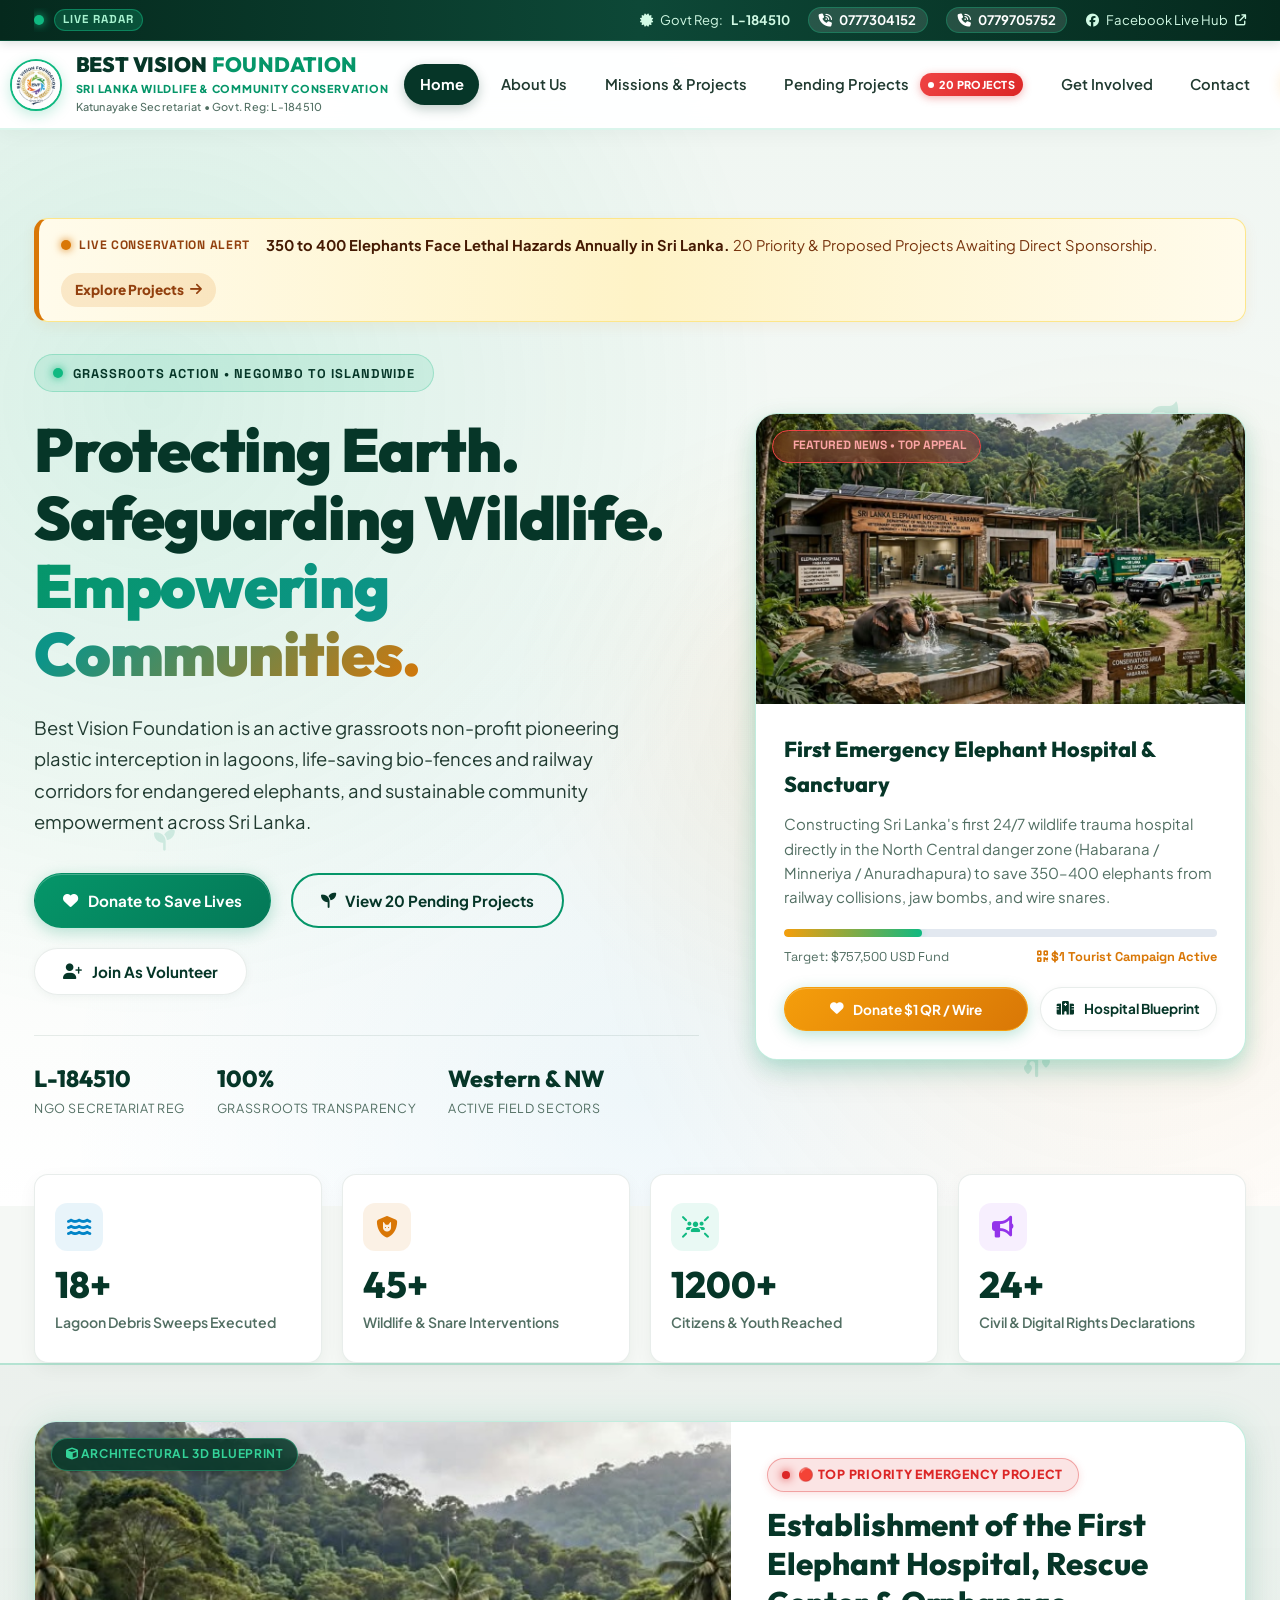
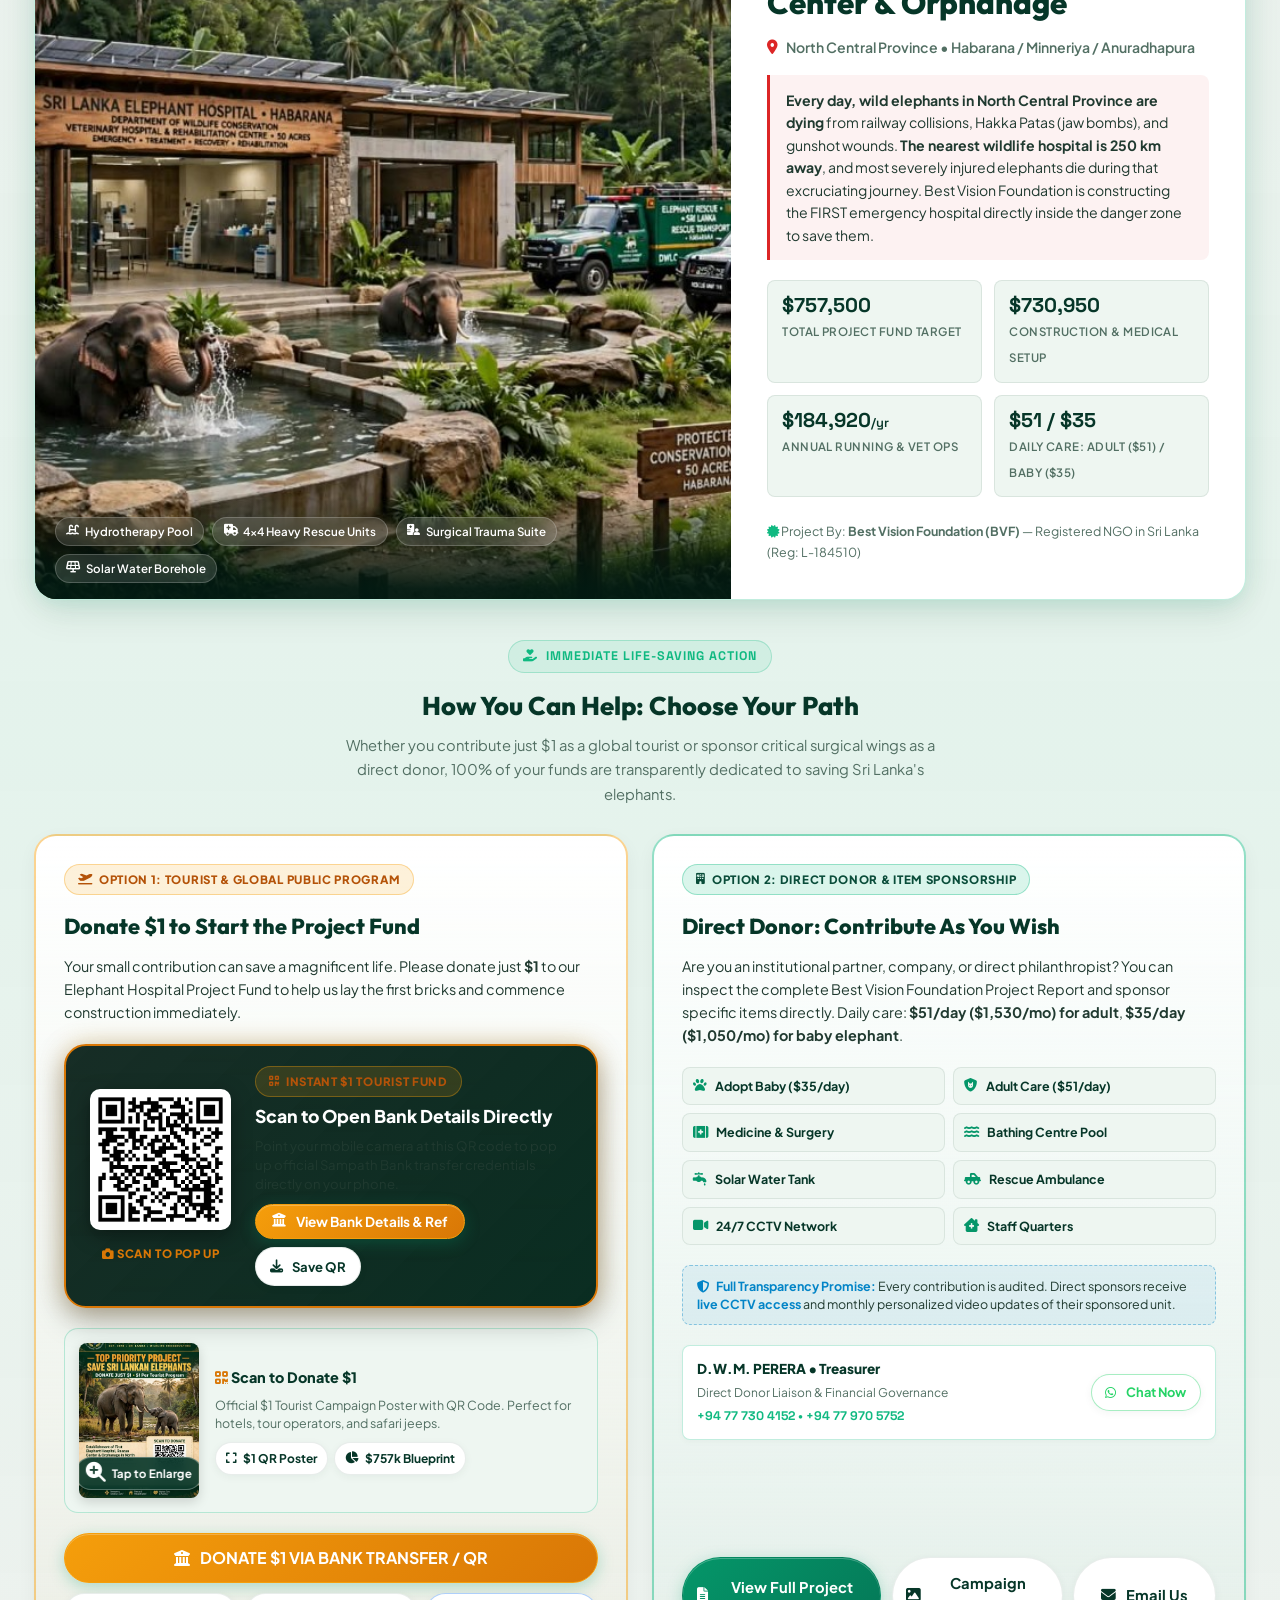
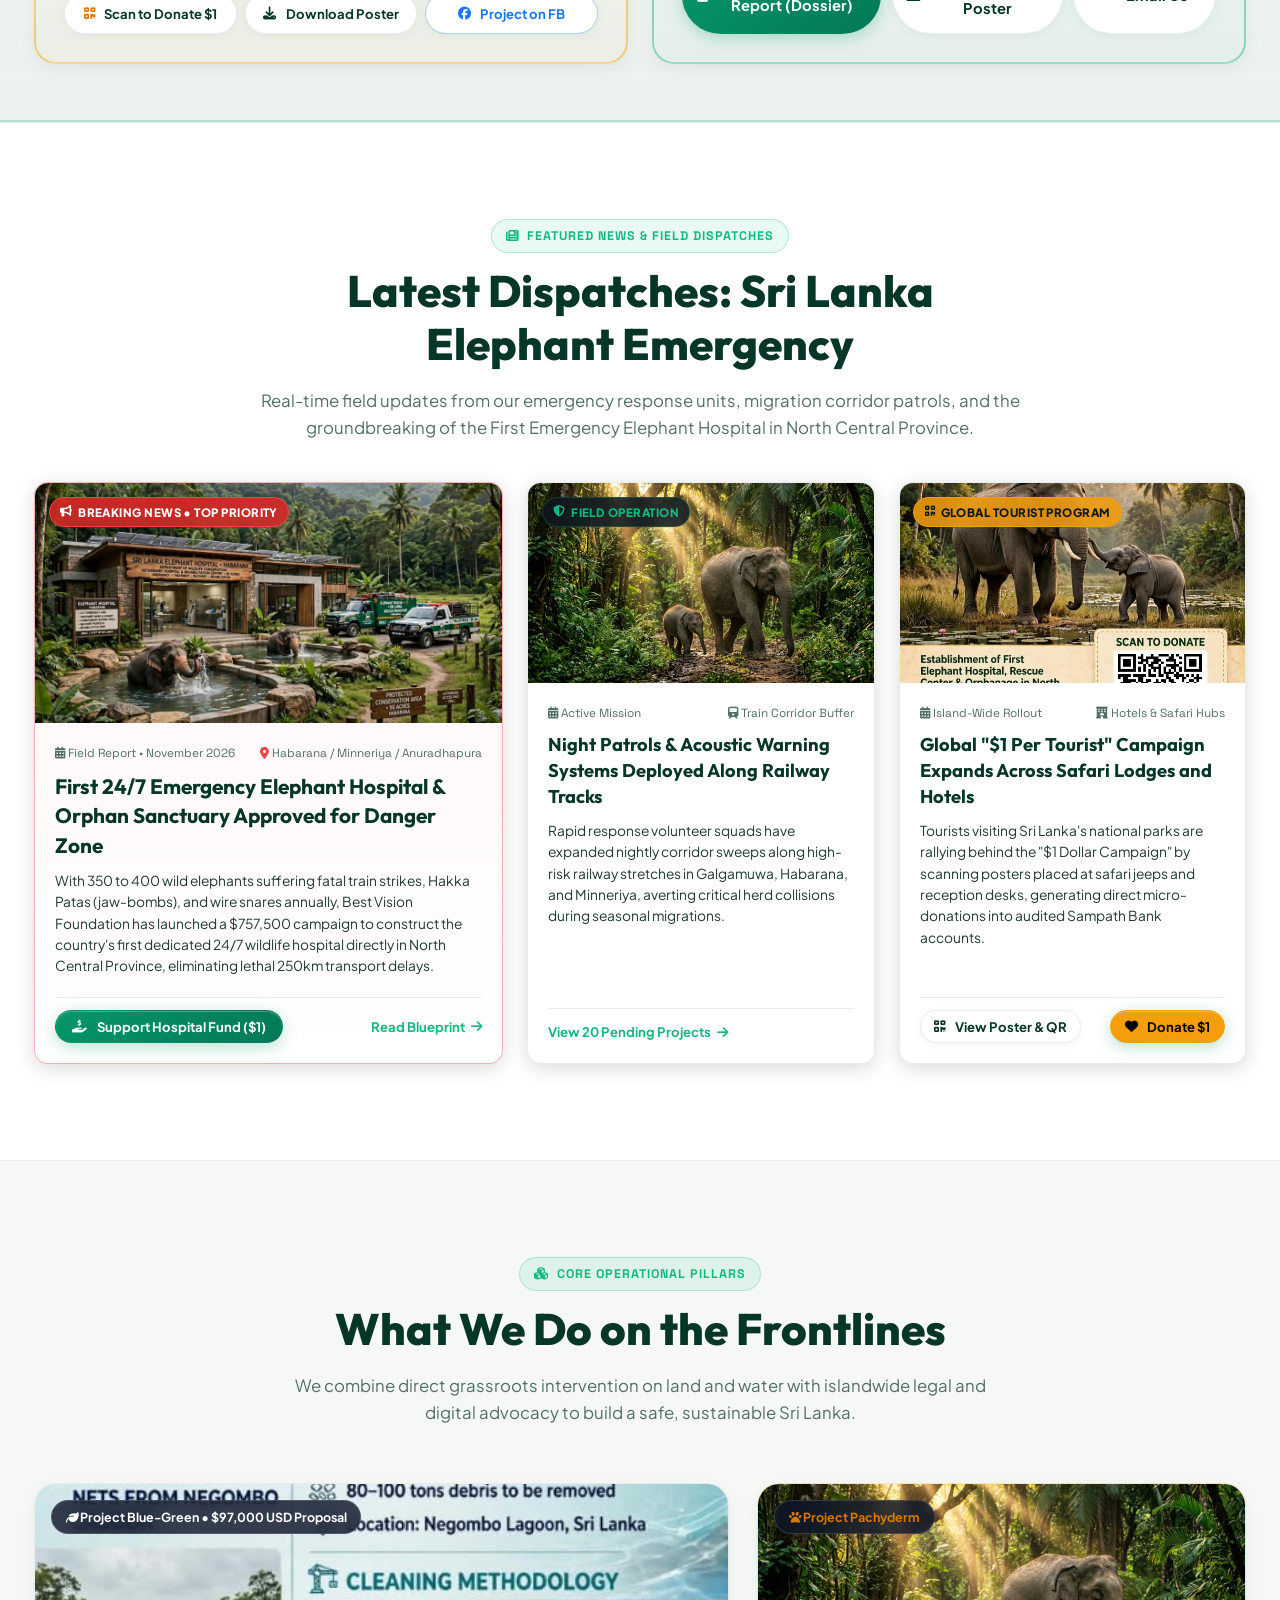
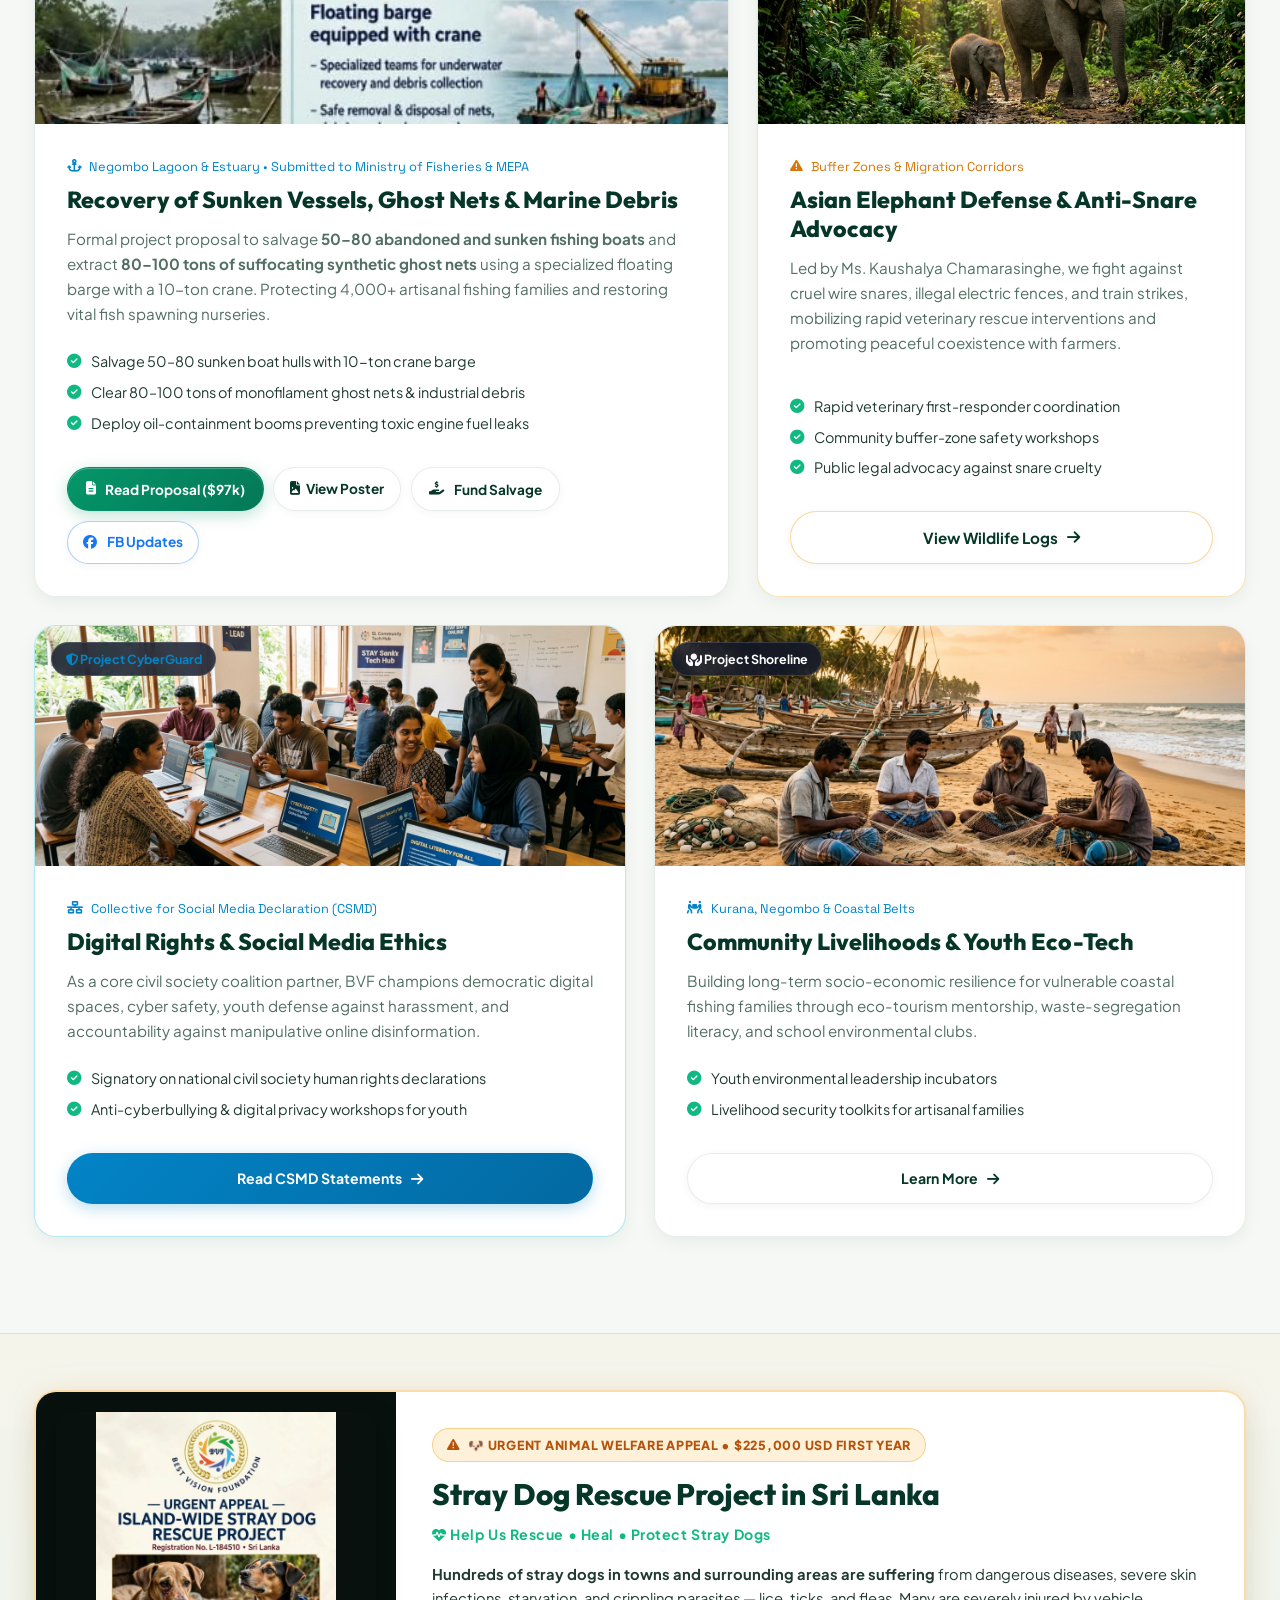
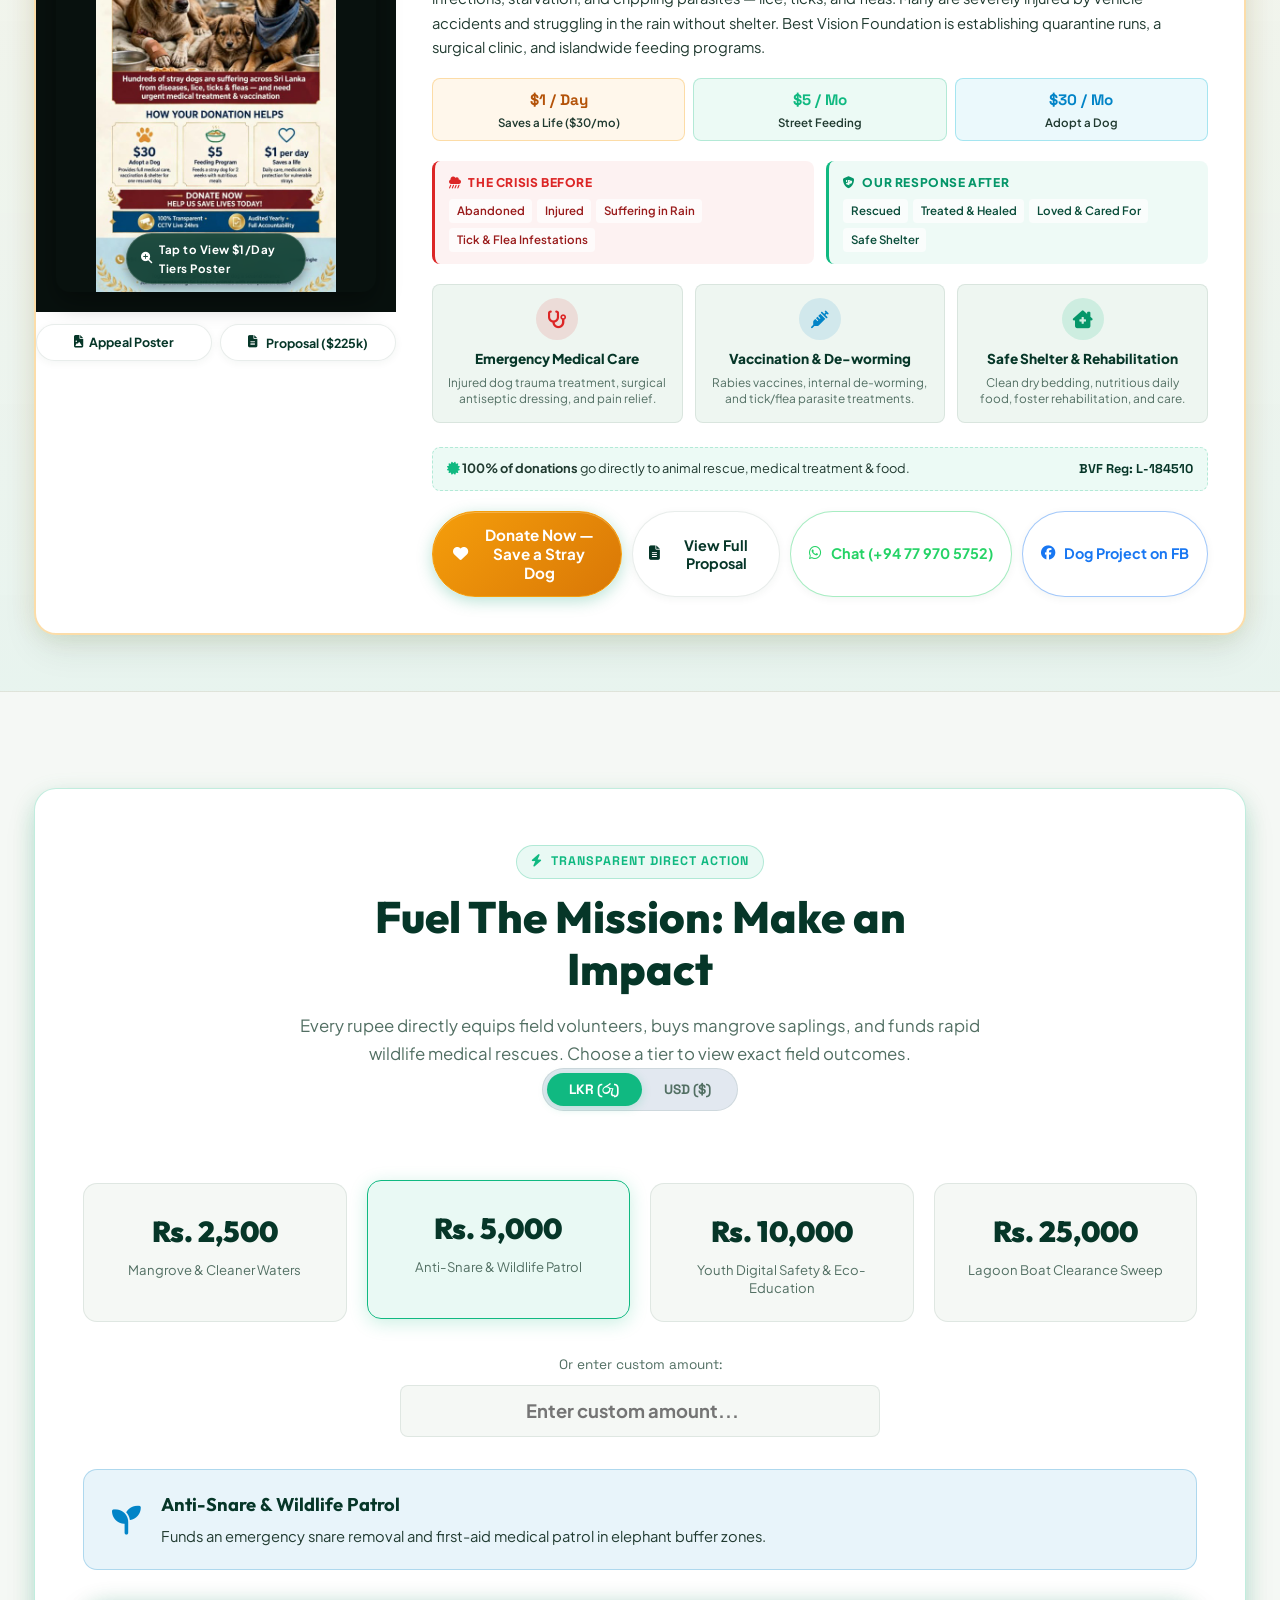
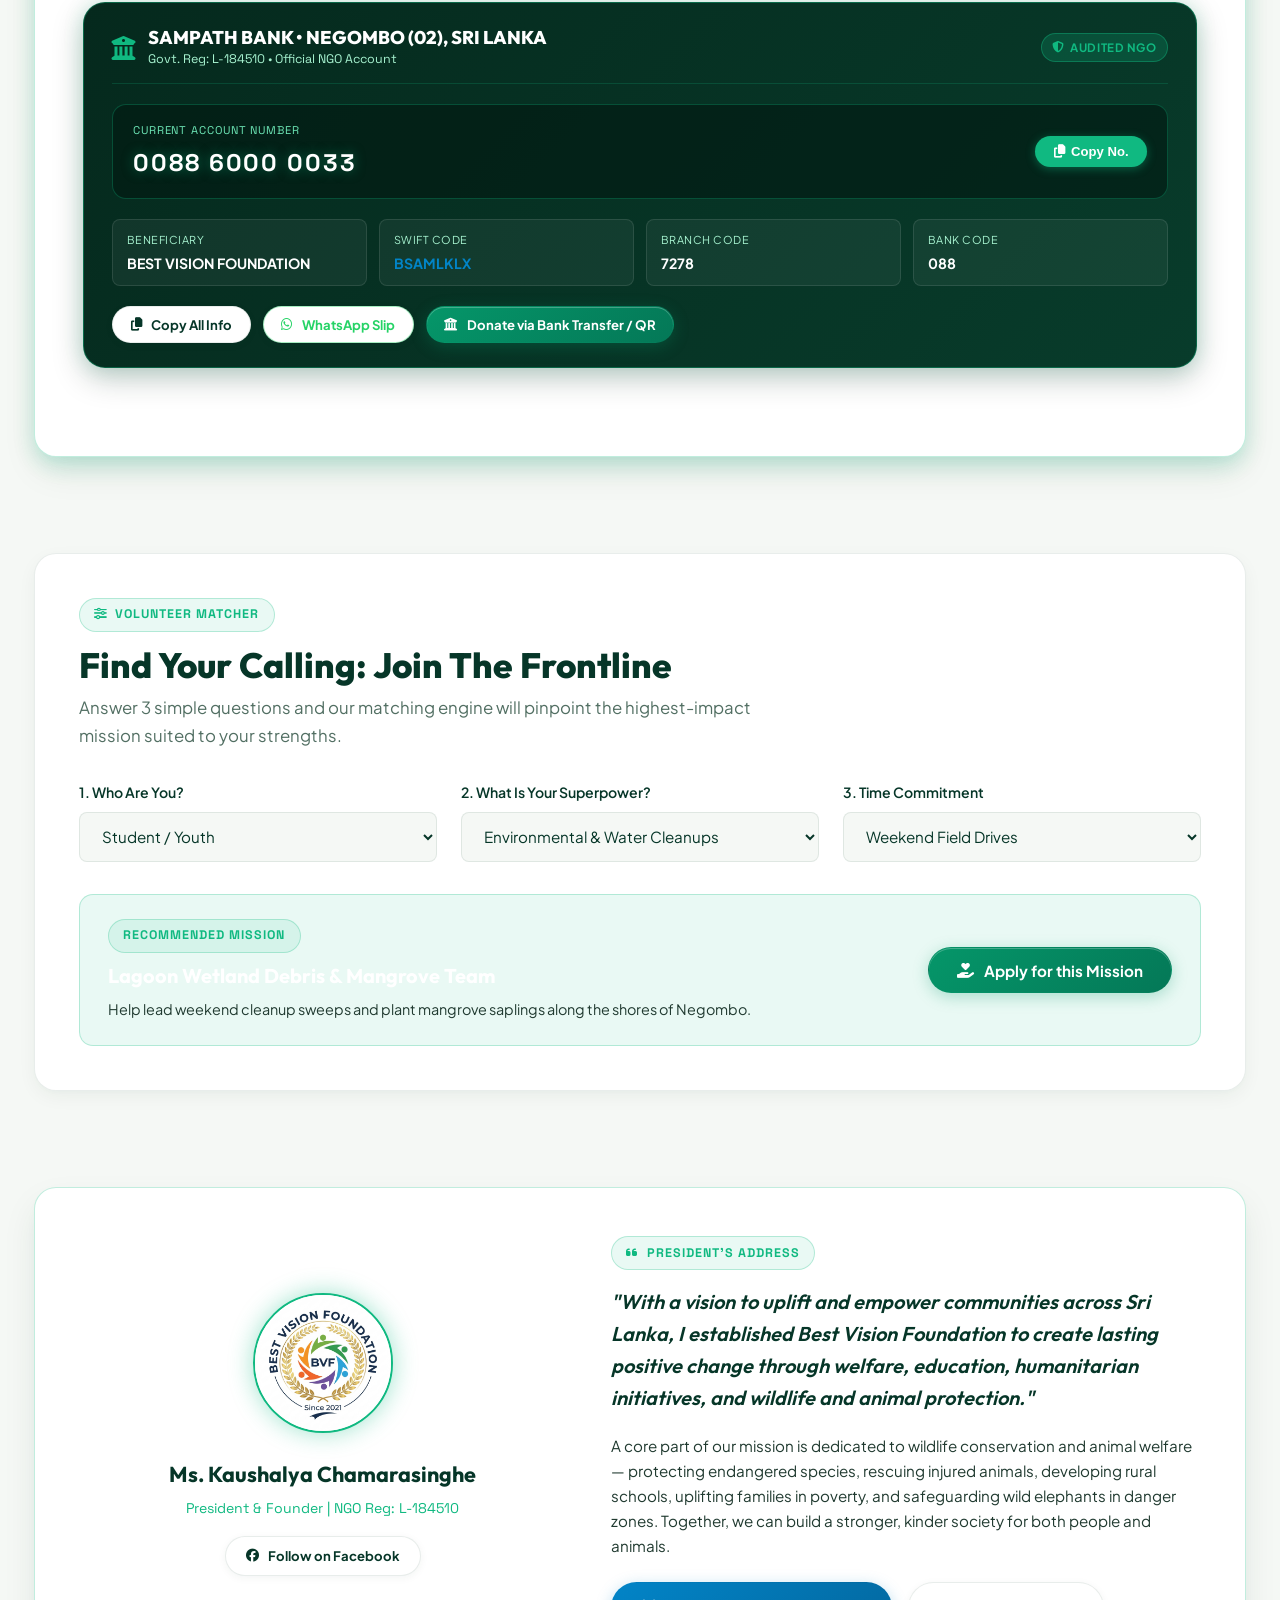
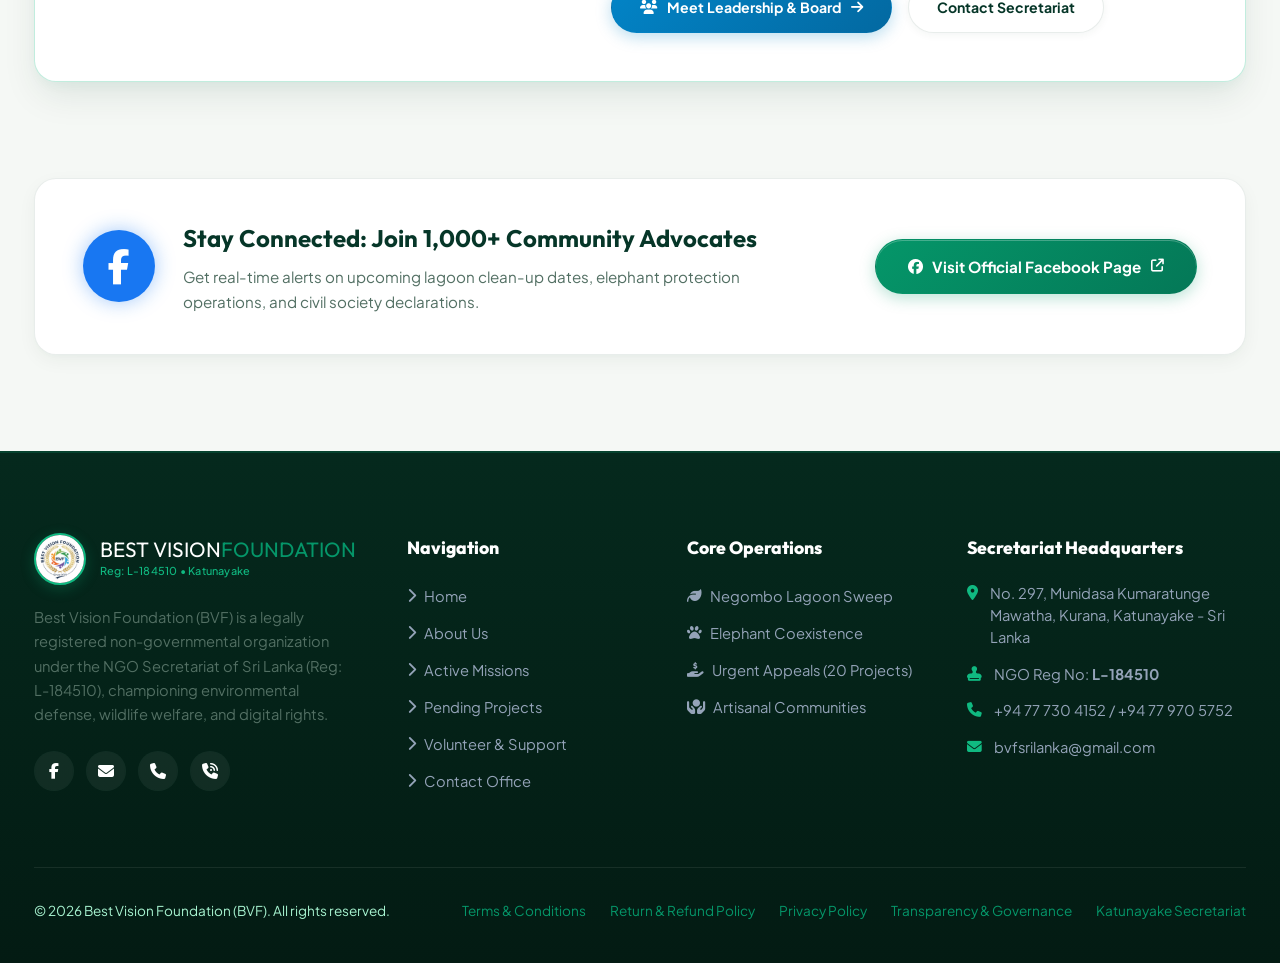
==== commit bceac6b2: "feat(compliance): publish Terms & Conditions, Return & Refund Policy, and Privacy Policy for PayHere" ====
--- a/index.html
+++ b/index.html
@@ -1912,10 +1912,12 @@
         <div>
           &copy; 2026 Best Vision Foundation (BVF). All rights reserved.
         </div>
-        <div style="display: flex; gap: 1.5rem;">
+        <div style="display: flex; gap: 1.5rem; flex-wrap: wrap;">
+          <a href="terms.html">Terms &amp; Conditions</a>
+          <a href="refund-policy.html">Return &amp; Refund Policy</a>
+          <a href="privacy-policy.html">Privacy Policy</a>
           <a href="about.html">Transparency &amp; Governance</a>
           <a href="contact.html">Katunayake Secretariat</a>
-          <a href="https://www.facebook.com/profile.php?id=100095383907228" target="_blank" rel="noopener noreferrer">Facebook Live Hub</a>
         </div>
       </div>
     </div>
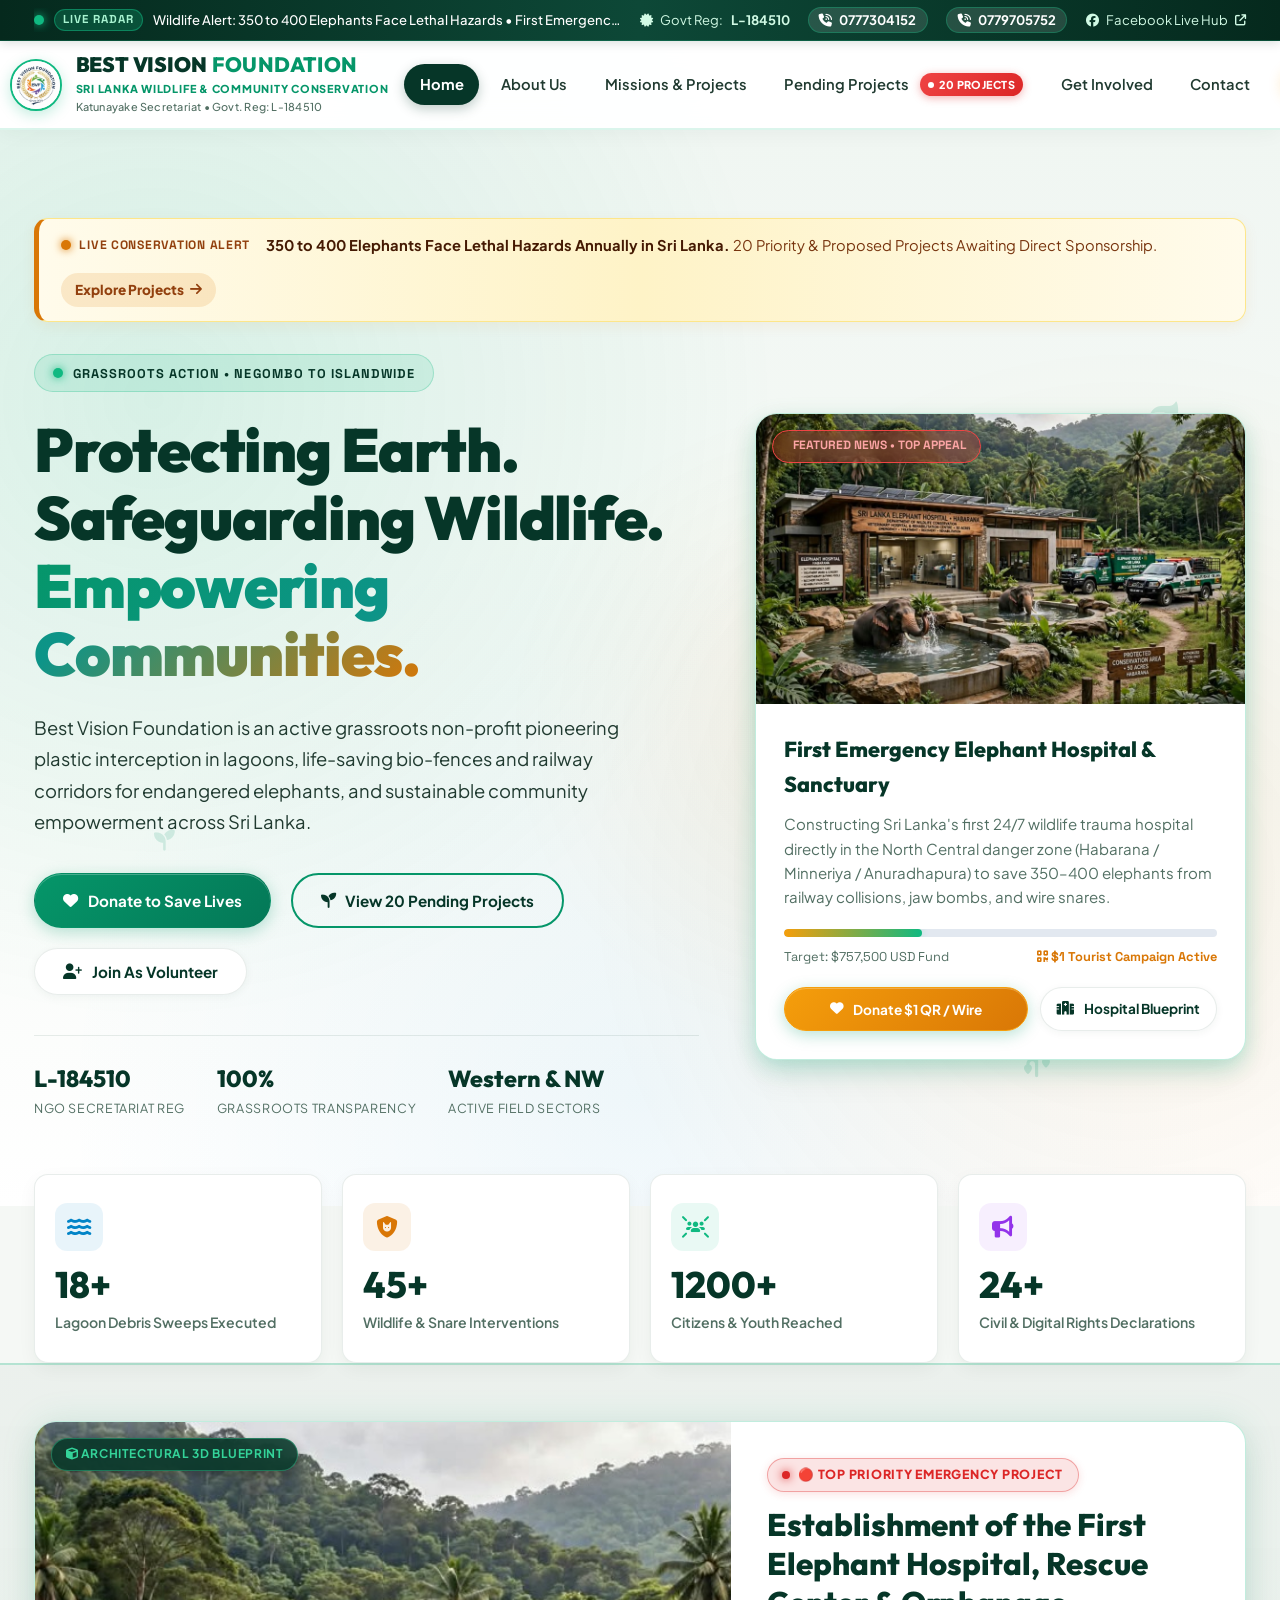
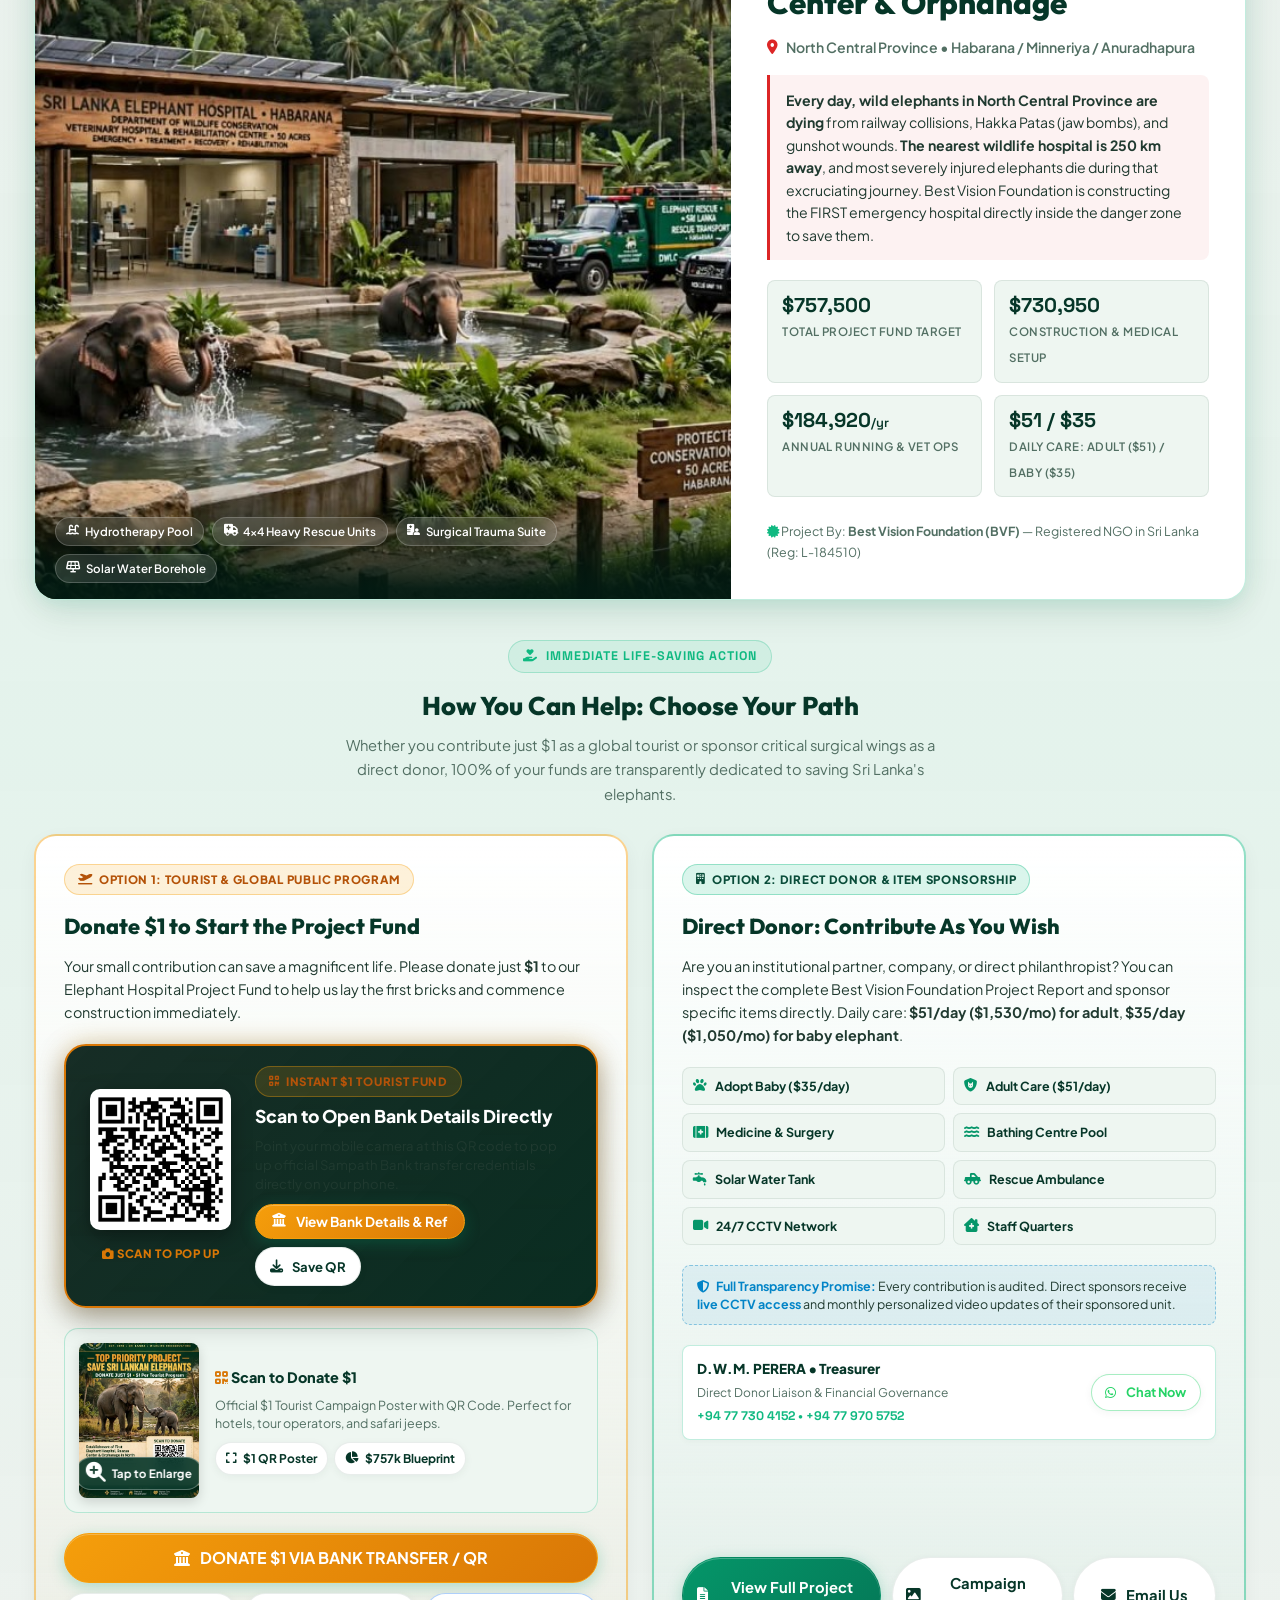
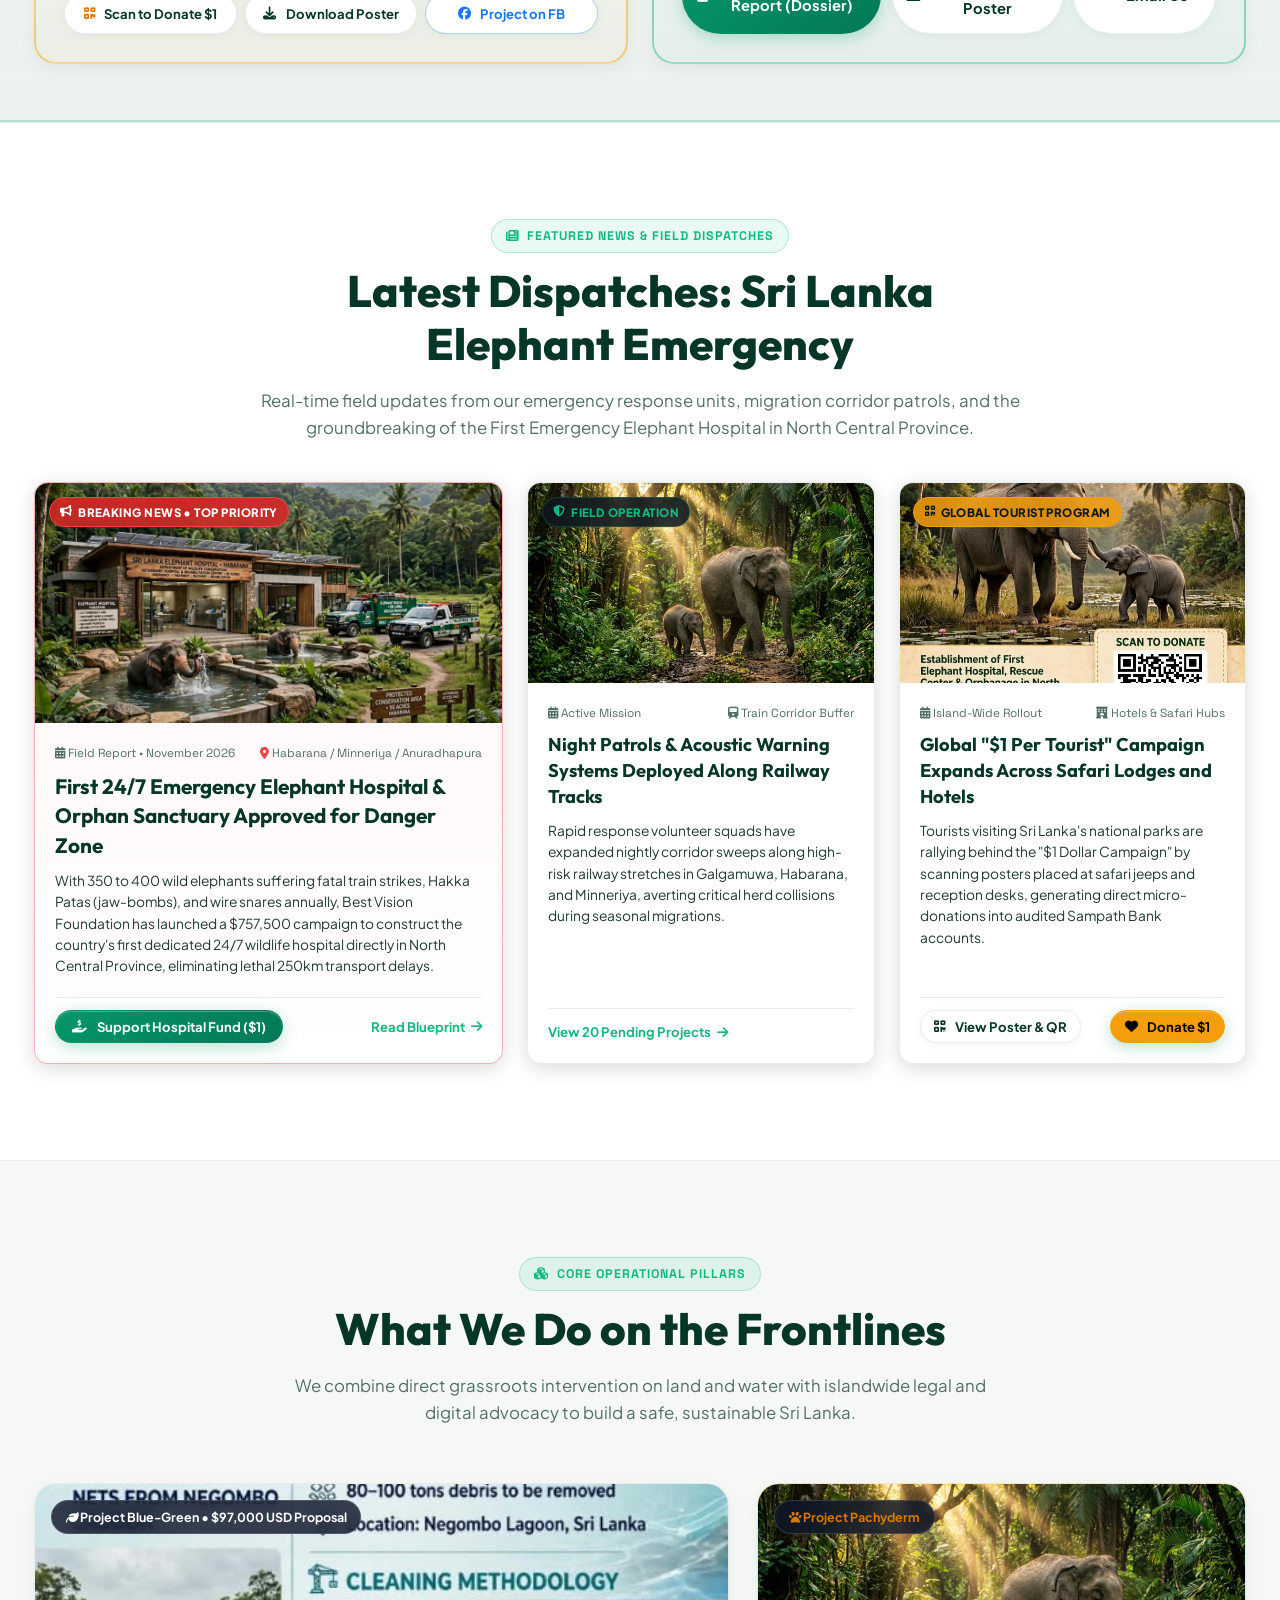
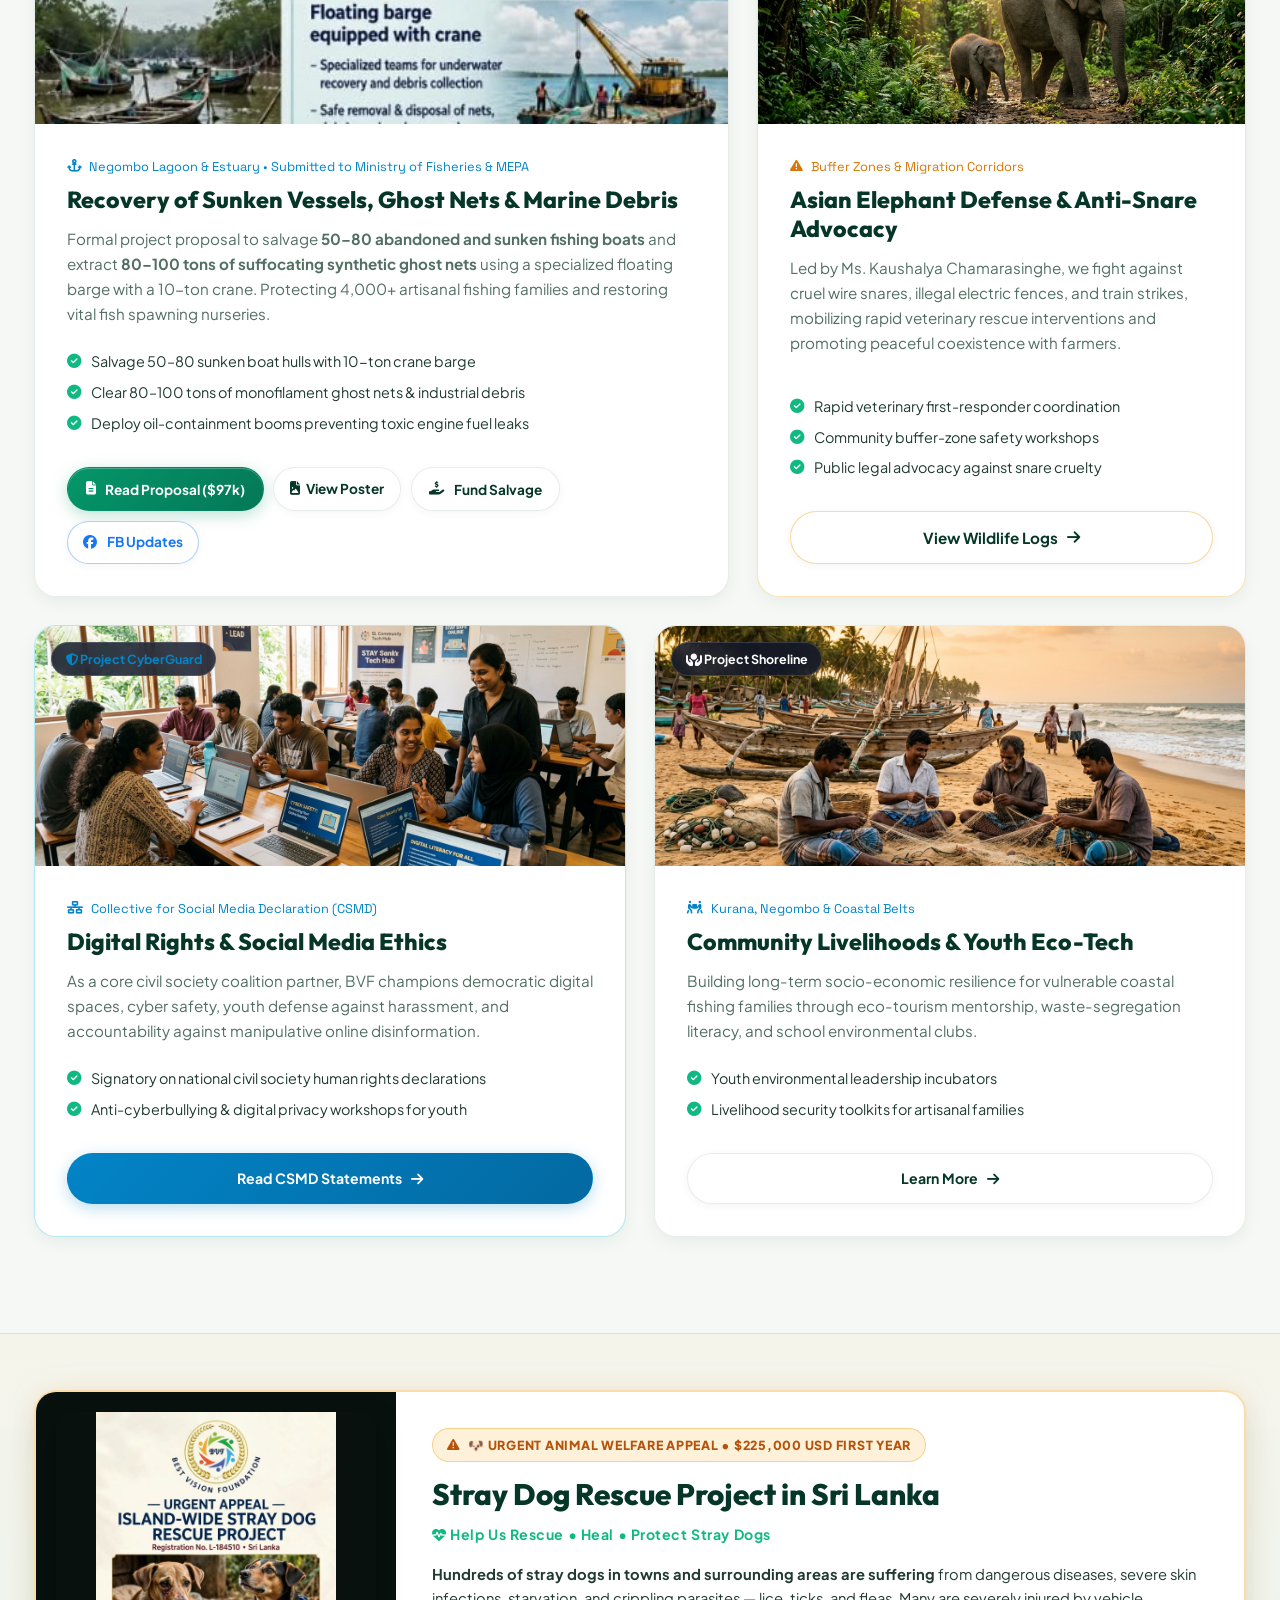
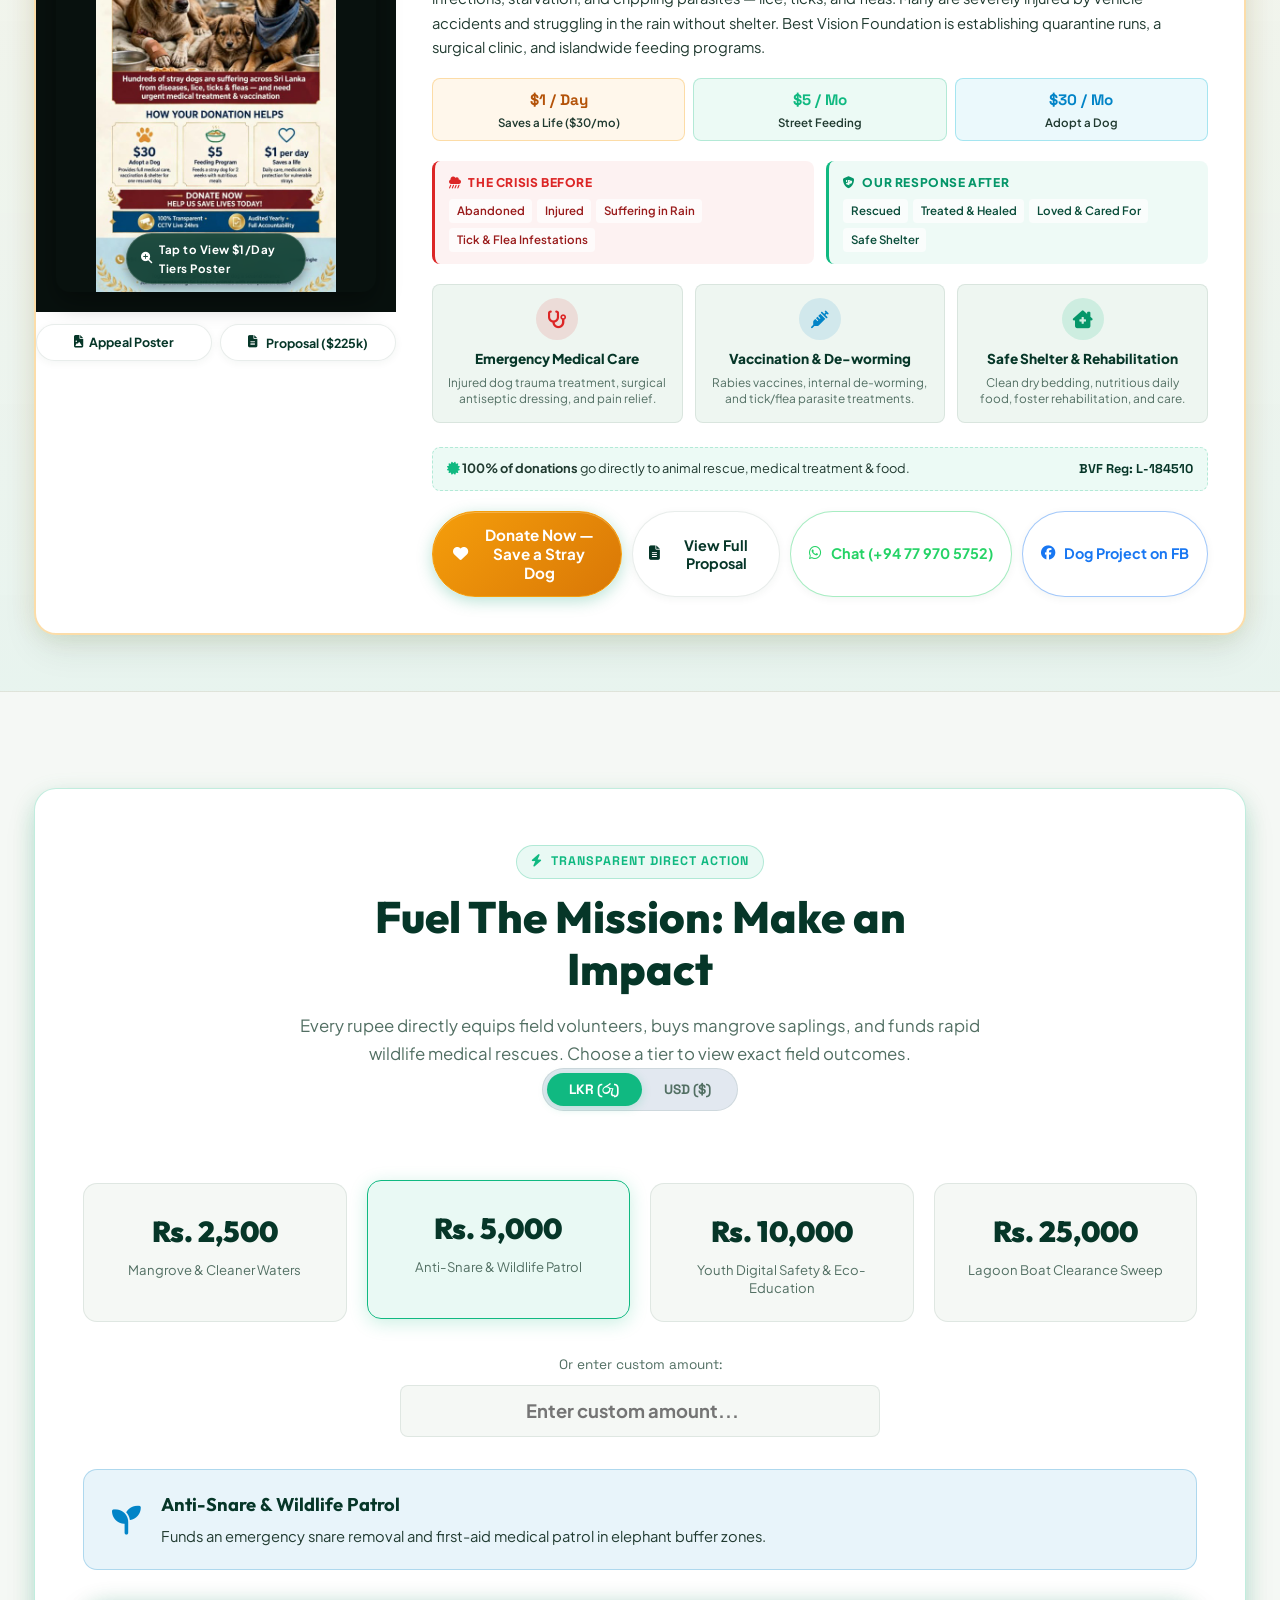
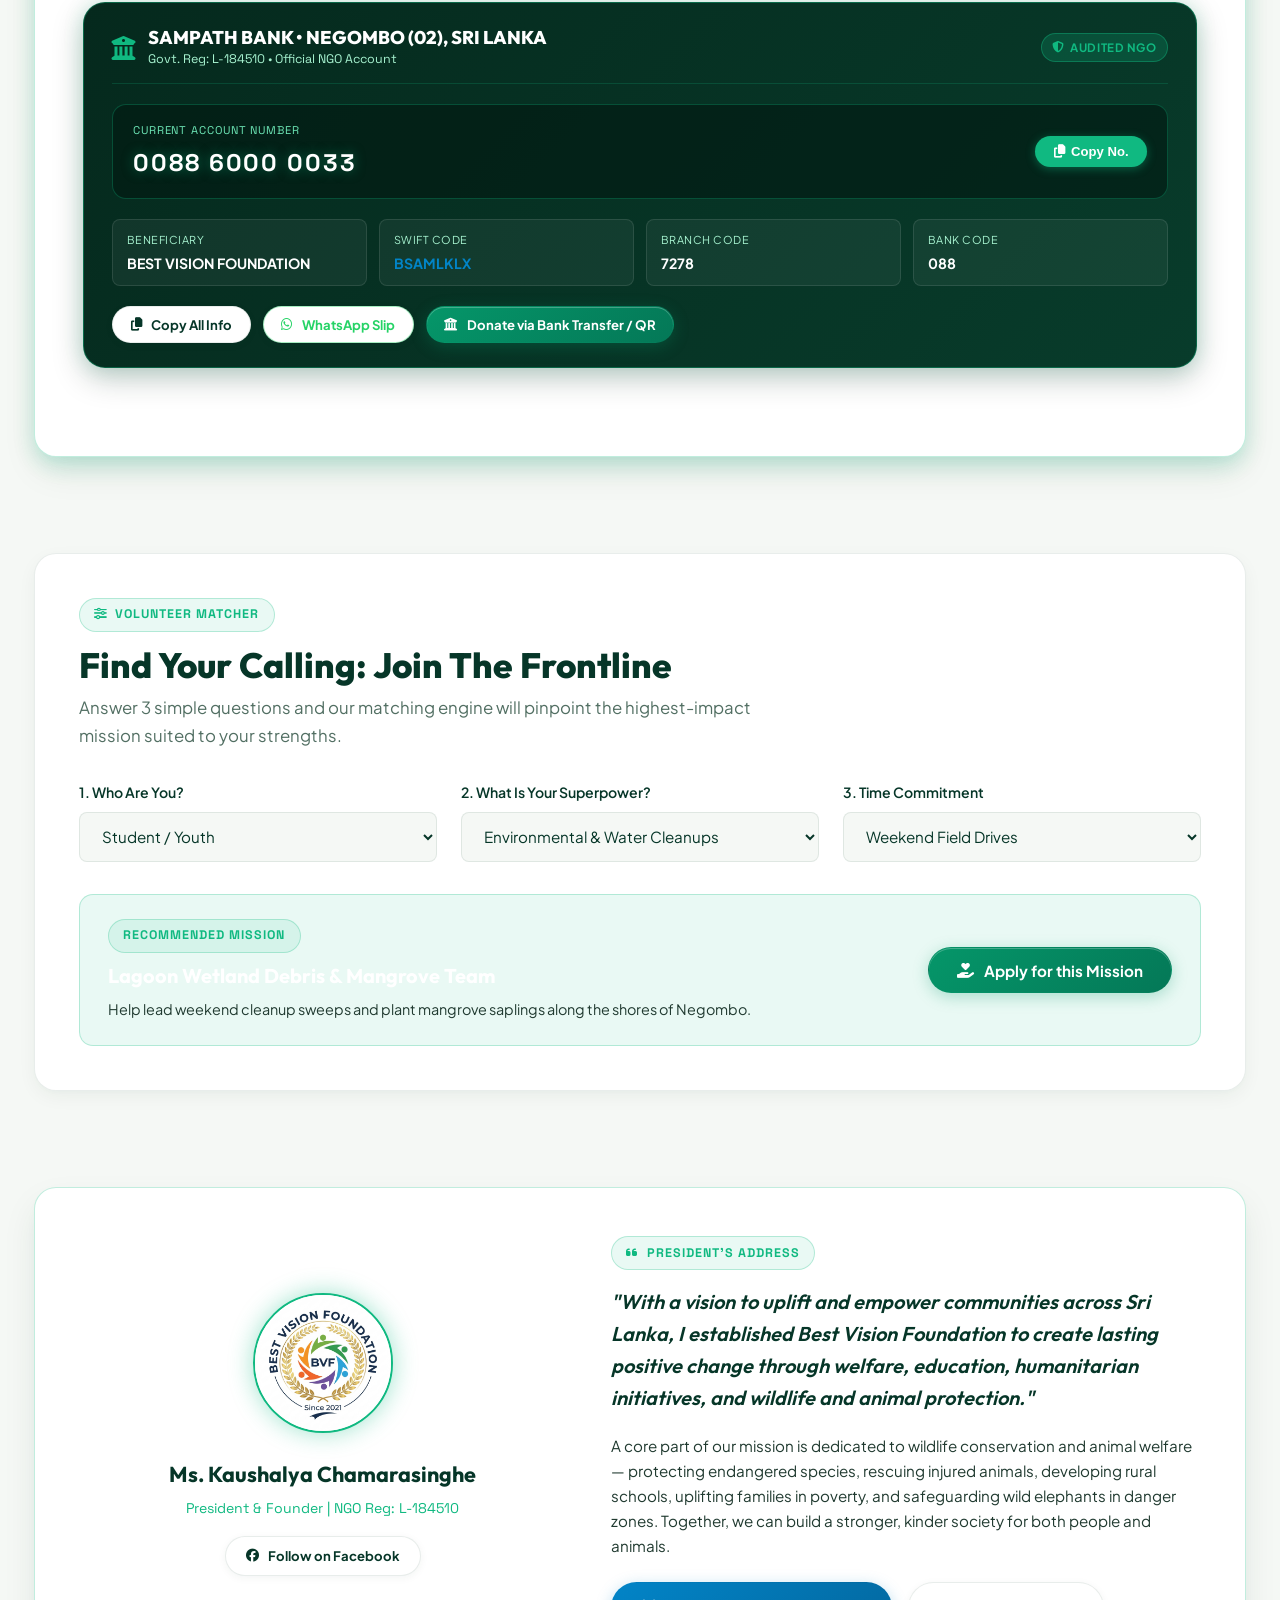
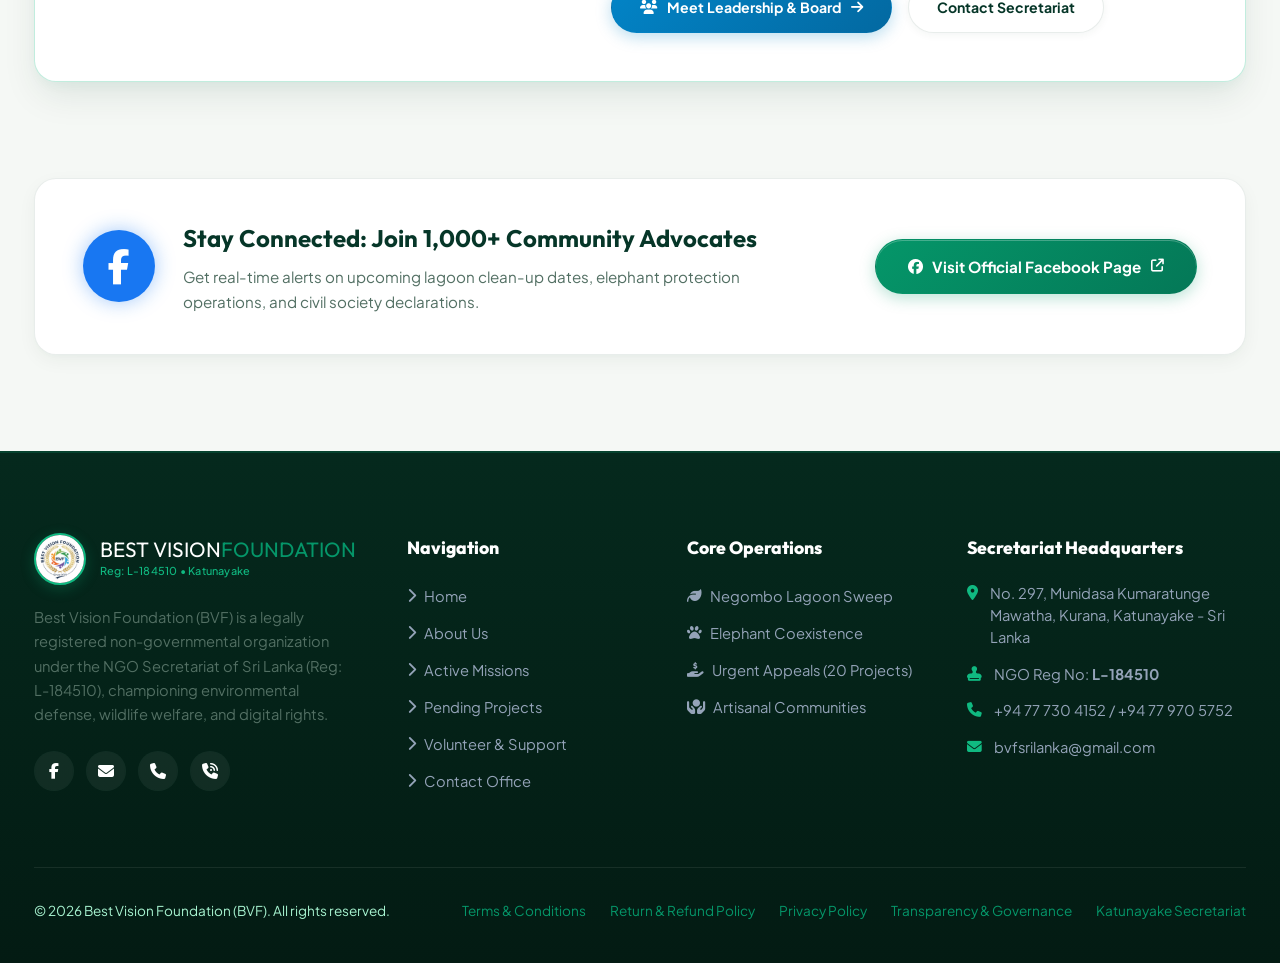
==== commit 9d522006: "feat: integrate official LANKAQR direct mobile payment alongside banking details across donation pag" ====
--- a/index.html
+++ b/index.html
@@ -11,7 +11,7 @@
   <link rel="stylesheet" href="https://cdnjs.cloudflare.com/ajax/libs/font-awesome/6.5.1/css/all.min.css">
   
   <!-- Main Futuristic Stylesheet -->
-  <link rel="stylesheet" href="assets/css/style.css?v=4.8">
+  <link rel="stylesheet" href="assets/css/style.css?v=4.9">
 
   <!-- Immediate Theme Restore (Prevents Flash) -->
   <script>
@@ -1110,93 +1110,142 @@
         </div>
       </div>
 
-      <!-- Step 2: Sampath Bank Account Details (Direct Copyable List - No QR) -->
+      <!-- Step 2: Payment Method: LANKAQR or Bank Account Transfer -->
       <div class="donation-step-box bank-copy-list-box">
-        <div style="display: flex; justify-content: space-between; align-items: center; margin-bottom: 0.75rem; border-bottom: 1px solid var(--border-subtle); padding-bottom: 0.45rem;">
-          <span style="font-weight: 800; color: var(--emerald-neon); font-size: 0.88rem; text-transform: uppercase; letter-spacing: 0.04em;">
-            <i class="fa-solid fa-building-columns"></i> Sampath Bank Account Details
-          </span>
-          <span style="font-size: 0.72rem; color: var(--text-muted); font-family: var(--font-mono);">
-            Tap Copy for Banking App
-          </span>
-        </div>
-
-        <div class="bank-copy-rows">
-          <!-- Account Number -->
-          <div class="bank-copy-row highlight-row">
-            <div class="bank-copy-info">
-              <span class="bank-copy-label">ACCOUNT NUMBER</span>
-              <span class="bank-copy-val font-mono num-large">0088 6000 0033</span>
-            </div>
-            <button type="button" class="btn-copy-field btn-copy-primary" onclick="copyAccountInfo('008860000033', this)" title="Copy Account Number">
-              <i class="fa-solid fa-copy"></i> <span>Copy No.</span>
-            </button>
-          </div>
-
-          <!-- Account Name -->
-          <div class="bank-copy-row">
-            <div class="bank-copy-info">
-              <span class="bank-copy-label">ACCOUNT NAME (BENEFICIARY)</span>
-              <span class="bank-copy-val">BEST VISION FOUNDATION</span>
-            </div>
-            <button type="button" class="btn-copy-field" onclick="copyAccountInfo('BEST VISION FOUNDATION', this)" title="Copy Beneficiary Name">
-              <i class="fa-solid fa-copy"></i> <span>Copy Name</span>
-            </button>
-          </div>
-
-          <!-- Bank & Branch -->
-          <div class="bank-copy-row">
-            <div class="bank-copy-info">
-              <span class="bank-copy-label">BANK &amp; BRANCH</span>
-              <span class="bank-copy-val">SAMPATH BANK &bull; NEGOMBO (02), SRI LANKA</span>
-            </div>
-            <button type="button" class="btn-copy-field" onclick="copyAccountInfo('SAMPATH BANK, NEGOMBO 02, SRI LANKA', this)" title="Copy Bank and Branch">
-              <i class="fa-solid fa-copy"></i> <span>Copy</span>
-            </button>
-          </div>
-
-          <!-- Branch Code & Bank Code -->
-          <div class="bank-copy-row-grid">
+        <div class="modal-method-tabs">
+          <button type="button" class="modal-method-tab tab-lankaqr active" onclick="switchDonationMethod('lankaqr', this)">
+            <i class="fa-solid fa-qrcode"></i> LANKAQR Mobile Pay
+          </button>
+          <button type="button" class="modal-method-tab tab-bank" onclick="switchDonationMethod('bank', this)">
+            <i class="fa-solid fa-building-columns"></i> Bank Account &amp; SWIFT
+          </button>
+        </div>
+
+        <!-- Pane 1: LANKAQR Mobile Pay -->
+        <div class="method-pane-lankaqr">
+          <div class="lankaqr-modal-box">
+            <div class="lankaqr-header" style="justify-content: center; gap: 0.65rem; margin-bottom: 0.5rem;">
+              <span class="lankaqr-badge"><i class="fa-solid fa-qrcode"></i> LANKAQR Direct Transfer</span>
+              <span class="lankaqr-instant-pill"><i class="fa-solid fa-bolt"></i> Instant</span>
+            </div>
+
+            <div class="lankaqr-img-frame" style="margin-bottom: 0.65rem;">
+              <a href="assets/images/bvf-lankaqr.png" target="_blank" rel="noopener" title="Tap to view full QR">
+                <img src="assets/images/bvf-lankaqr.png" alt="LANKAQR Direct Transfer to BVF Treasurer" style="width: 175px; height: 175px; display: block; object-fit: contain;" />
+              </a>
+            </div>
+
+            <div class="lankaqr-meta" style="max-width: 440px;">
+              <div class="lankaqr-beneficiary">
+                <span class="meta-label">DIRECT TRANSFER BENEFICIARY:</span>
+                <span class="meta-val">DWM PERERA</span>
+                <span class="meta-sub">Treasurer &bull; Best Vision Foundation</span>
+              </div>
+
+              <p class="lankaqr-instructions">
+                Scan with any Sri Lankan mobile banking app (<strong>Commercial Bank Q+</strong>, <strong>Sampath Vishwa</strong>, <strong>Flash</strong>, <strong>BOC SmartPay</strong>, <strong>HNB SOLO</strong>, <strong>FriMi</strong>, <strong>iPay</strong>, etc.) to transfer donations directly to the Treasurer of BVF.
+              </p>
+
+              <div class="lankaqr-actions" style="display: flex; gap: 0.5rem;">
+                <a href="assets/images/bvf-lankaqr.png" download="BVF-LANKAQR-Treasurer.png" class="btn btn-glass lankaqr-dl-btn" style="flex: 1;">
+                  <i class="fa-solid fa-download"></i> Save QR to Phone
+                </a>
+                <button type="button" class="btn btn-glass" onclick="switchDonationMethod('bank', this)" style="flex: 1; font-size: 0.78rem; padding: 0.45rem 0.65rem; justify-content: center;">
+                  <i class="fa-solid fa-building-columns"></i> View Bank Details
+                </button>
+              </div>
+            </div>
+          </div>
+        </div>
+
+        <!-- Pane 2: Bank Account Details -->
+        <div class="method-pane-bank" style="display: none;">
+          <div style="display: flex; justify-content: space-between; align-items: center; margin-bottom: 0.75rem; border-bottom: 1px solid var(--border-subtle); padding-bottom: 0.45rem;">
+            <span style="font-weight: 800; color: var(--emerald-neon); font-size: 0.88rem; text-transform: uppercase; letter-spacing: 0.04em;">
+              <i class="fa-solid fa-building-columns"></i> Sampath Bank Account Details
+            </span>
+            <span style="font-size: 0.72rem; color: var(--text-muted); font-family: var(--font-mono);">
+              Tap Copy for Banking App
+            </span>
+          </div>
+
+          <div class="bank-copy-rows">
+            <!-- Account Number -->
+            <div class="bank-copy-row highlight-row">
+              <div class="bank-copy-info">
+                <span class="bank-copy-label">ACCOUNT NUMBER</span>
+                <span class="bank-copy-val font-mono num-large">0088 6000 0033</span>
+              </div>
+              <button type="button" class="btn-copy-field btn-copy-primary" onclick="copyAccountInfo('008860000033', this)" title="Copy Account Number">
+                <i class="fa-solid fa-copy"></i> <span>Copy No.</span>
+              </button>
+            </div>
+
+            <!-- Account Name -->
             <div class="bank-copy-row">
               <div class="bank-copy-info">
-                <span class="bank-copy-label">BRANCH CODE</span>
-                <span class="bank-copy-val font-mono">7278</span>
-              </div>
-              <button type="button" class="btn-copy-field" onclick="copyAccountInfo('7278', this)" title="Copy Branch Code">
+                <span class="bank-copy-label">ACCOUNT NAME (BENEFICIARY)</span>
+                <span class="bank-copy-val">BEST VISION FOUNDATION</span>
+              </div>
+              <button type="button" class="btn-copy-field" onclick="copyAccountInfo('BEST VISION FOUNDATION', this)" title="Copy Beneficiary Name">
+                <i class="fa-solid fa-copy"></i> <span>Copy Name</span>
+              </button>
+            </div>
+
+            <!-- Bank & Branch -->
+            <div class="bank-copy-row">
+              <div class="bank-copy-info">
+                <span class="bank-copy-label">BANK &amp; BRANCH</span>
+                <span class="bank-copy-val">SAMPATH BANK &bull; NEGOMBO (02), SRI LANKA</span>
+              </div>
+              <button type="button" class="btn-copy-field" onclick="copyAccountInfo('SAMPATH BANK, NEGOMBO 02, SRI LANKA', this)" title="Copy Bank and Branch">
                 <i class="fa-solid fa-copy"></i> <span>Copy</span>
               </button>
             </div>
+
+            <!-- Branch Code & Bank Code -->
+            <div class="bank-copy-row-grid">
+              <div class="bank-copy-row">
+                <div class="bank-copy-info">
+                  <span class="bank-copy-label">BRANCH CODE</span>
+                  <span class="bank-copy-val font-mono">7278</span>
+                </div>
+                <button type="button" class="btn-copy-field" onclick="copyAccountInfo('7278', this)" title="Copy Branch Code">
+                  <i class="fa-solid fa-copy"></i> <span>Copy</span>
+                </button>
+              </div>
+              <div class="bank-copy-row">
+                <div class="bank-copy-info">
+                  <span class="bank-copy-label">BANK CODE</span>
+                  <span class="bank-copy-val font-mono">088</span>
+                </div>
+                <button type="button" class="btn-copy-field" onclick="copyAccountInfo('088', this)" title="Copy Bank Code">
+                  <i class="fa-solid fa-copy"></i> <span>Copy</span>
+                </button>
+              </div>
+            </div>
+
+            <!-- Mandatory Remark / Reference -->
+            <div class="bank-copy-row highlight-ref">
+              <div class="bank-copy-info">
+                <span class="bank-copy-label" style="color: var(--cyan-neon);">TRANSFER REMARKS / REFERENCE</span>
+                <span class="bank-copy-val font-mono modal-bank-project-ref" style="color: var(--cyan-neon); font-size: 1.05rem;">BVF-ELEPHANT-HOSPITAL</span>
+              </div>
+              <button type="button" class="btn-copy-field btn-copy-cyan" onclick="copyAccountInfo(document.querySelector('.modal-bank-project-ref').textContent, this)" title="Copy Deposit Reference">
+                <i class="fa-solid fa-copy"></i> <span>Copy Ref</span>
+              </button>
+            </div>
+
+            <!-- SWIFT Code -->
             <div class="bank-copy-row">
               <div class="bank-copy-info">
-                <span class="bank-copy-label">BANK CODE</span>
-                <span class="bank-copy-val font-mono">088</span>
-              </div>
-              <button type="button" class="btn-copy-field" onclick="copyAccountInfo('088', this)" title="Copy Bank Code">
-                <i class="fa-solid fa-copy"></i> <span>Copy</span>
+                <span class="bank-copy-label">SWIFT CODE (FOR OVERSEAS TRANSFERS)</span>
+                <span class="bank-copy-val font-mono">BSAMLKLX</span>
+              </div>
+              <button type="button" class="btn-copy-field" onclick="copyAccountInfo('BSAMLKLX', this)" title="Copy SWIFT Code">
+                <i class="fa-solid fa-copy"></i> <span>Copy SWIFT</span>
               </button>
             </div>
-          </div>
-
-          <!-- Mandatory Remark / Reference -->
-          <div class="bank-copy-row highlight-ref">
-            <div class="bank-copy-info">
-              <span class="bank-copy-label" style="color: var(--cyan-neon);">TRANSFER REMARKS / REFERENCE</span>
-              <span class="bank-copy-val font-mono modal-bank-project-ref" style="color: var(--cyan-neon); font-size: 1.05rem;">BVF-ELEPHANT-HOSPITAL</span>
-            </div>
-            <button type="button" class="btn-copy-field btn-copy-cyan" onclick="copyAccountInfo(document.querySelector('.modal-bank-project-ref').textContent, this)" title="Copy Deposit Reference">
-              <i class="fa-solid fa-copy"></i> <span>Copy Ref</span>
-            </button>
-          </div>
-
-          <!-- SWIFT Code -->
-          <div class="bank-copy-row">
-            <div class="bank-copy-info">
-              <span class="bank-copy-label">SWIFT CODE (FOR OVERSEAS TRANSFERS)</span>
-              <span class="bank-copy-val font-mono">BSAMLKLX</span>
-            </div>
-            <button type="button" class="btn-copy-field" onclick="copyAccountInfo('BSAMLKLX', this)" title="Copy SWIFT Code">
-              <i class="fa-solid fa-copy"></i> <span>Copy SWIFT</span>
-            </button>
           </div>
         </div>
       </div>
@@ -1924,6 +1973,6 @@
   </footer>
 
   <!-- Main JavaScript Engine -->
-  <script src="assets/js/main.js?v=4.8"></script>
+  <script src="assets/js/main.js?v=4.9"></script>
 </body>
 </html>
--- a/assets/css/style.css
+++ b/assets/css/style.css
@@ -4570,3 +4570,216 @@
   background: var(--cyan-neon);
   color: #0d1720;
 }
+
+
+/* ==========================================
+   LANKAQR Mobile Pay & Dual Donation Layout
+   ========================================== */
+.donation-bank-lankaqr-grid {
+  display: grid;
+  grid-template-columns: 1fr 310px;
+  gap: 1.25rem;
+  align-items: stretch;
+}
+
+@media (max-width: 820px) {
+  .donation-bank-lankaqr-grid {
+    grid-template-columns: 1fr;
+  }
+}
+
+.lankaqr-showcase-card {
+  background: rgba(10, 20, 28, 0.9);
+  border: 1px solid rgba(245, 158, 11, 0.45);
+  border-radius: 12px;
+  padding: 1.15rem;
+  display: flex;
+  flex-direction: column;
+  align-items: center;
+  text-align: center;
+  box-shadow: 0 4px 20px rgba(0, 0, 0, 0.3);
+  position: relative;
+  overflow: hidden;
+}
+
+.lankaqr-showcase-card::before {
+  content: "";
+  position: absolute;
+  top: 0;
+  left: 0;
+  right: 0;
+  height: 3px;
+  background: linear-gradient(90deg, #f59e0b, #10b981, #06b6d4);
+}
+
+.lankaqr-header {
+  display: flex;
+  justify-content: space-between;
+  align-items: center;
+  width: 100%;
+  margin-bottom: 0.75rem;
+}
+
+.lankaqr-badge {
+  font-size: 0.76rem;
+  font-weight: 800;
+  color: var(--amber-solar);
+  letter-spacing: 0.05em;
+  text-transform: uppercase;
+  display: inline-flex;
+  align-items: center;
+  gap: 0.35rem;
+}
+
+.lankaqr-instant-pill {
+  font-size: 0.68rem;
+  font-weight: 700;
+  color: var(--emerald-neon);
+  background: rgba(16, 185, 129, 0.12);
+  border: 1px solid var(--border-neon);
+  border-radius: 9999px;
+  padding: 0.15rem 0.55rem;
+}
+
+.lankaqr-img-frame {
+  background: #ffffff;
+  padding: 8px;
+  border-radius: 10px;
+  box-shadow: 0 4px 15px rgba(0, 0, 0, 0.35);
+  margin-bottom: 0.75rem;
+  line-height: 0;
+  display: inline-block;
+  transition: transform 0.2s ease;
+}
+
+.lankaqr-img-frame:hover {
+  transform: scale(1.02);
+}
+
+.lankaqr-img {
+  width: 180px;
+  height: 180px;
+  display: block;
+  object-fit: contain;
+}
+
+.lankaqr-meta {
+  width: 100%;
+  display: flex;
+  flex-direction: column;
+  gap: 0.5rem;
+}
+
+.lankaqr-beneficiary {
+  background: rgba(255, 255, 255, 0.04);
+  border: 1px solid var(--border-subtle);
+  border-radius: 6px;
+  padding: 0.5rem 0.65rem;
+  text-align: center;
+}
+
+.lankaqr-beneficiary .meta-label {
+  display: block;
+  font-size: 0.65rem;
+  color: var(--text-muted);
+  font-weight: 700;
+  letter-spacing: 0.05em;
+}
+
+.lankaqr-beneficiary .meta-val {
+  display: block;
+  font-size: 0.98rem;
+  font-weight: 800;
+  color: #ffffff;
+  letter-spacing: 0.03em;
+  font-family: var(--font-heading);
+}
+
+.lankaqr-beneficiary .meta-sub {
+  display: block;
+  font-size: 0.72rem;
+  color: var(--emerald-neon);
+  font-weight: 600;
+}
+
+.lankaqr-instructions {
+  font-size: 0.75rem;
+  color: var(--text-slate);
+  line-height: 1.45;
+  margin: 0;
+  text-align: center;
+}
+
+.lankaqr-actions {
+  margin-top: 0.35rem;
+  width: 100%;
+}
+
+.lankaqr-dl-btn {
+  width: 100%;
+  font-size: 0.8rem;
+  padding: 0.5rem 0.75rem;
+  justify-content: center;
+  border-color: rgba(245, 158, 11, 0.45);
+  color: var(--amber-solar);
+}
+
+.lankaqr-dl-btn:hover {
+  background: rgba(245, 158, 11, 0.15);
+  color: #ffffff;
+}
+
+/* Modal Method Tabs */
+.modal-method-tabs {
+  display: flex;
+  gap: 0.5rem;
+  margin-bottom: 0.85rem;
+}
+
+.modal-method-tab {
+  flex: 1;
+  padding: 0.6rem 0.75rem;
+  font-size: 0.82rem;
+  font-weight: 700;
+  border-radius: 8px;
+  background: rgba(255, 255, 255, 0.04);
+  border: 1px solid var(--border-subtle);
+  color: var(--text-slate);
+  cursor: pointer;
+  display: inline-flex;
+  align-items: center;
+  justify-content: center;
+  gap: 0.45rem;
+  transition: all 0.2s ease;
+  font-family: var(--font-heading, inherit);
+}
+
+.modal-method-tab:hover {
+  background: rgba(255, 255, 255, 0.08);
+  color: #ffffff;
+}
+
+.modal-method-tab.tab-lankaqr.active {
+  background: rgba(245, 158, 11, 0.15);
+  border-color: var(--amber-solar);
+  color: var(--amber-solar);
+  box-shadow: 0 0 12px rgba(245, 158, 11, 0.25);
+}
+
+.modal-method-tab.tab-bank.active {
+  background: rgba(16, 185, 129, 0.12);
+  border-color: var(--emerald-neon);
+  color: var(--emerald-neon);
+  box-shadow: 0 0 12px rgba(16, 185, 129, 0.2);
+}
+
+.lankaqr-modal-box {
+  background: rgba(10, 20, 28, 0.85);
+  border: 1px solid rgba(245, 158, 11, 0.4);
+  border-radius: 10px;
+  padding: 1.15rem;
+  text-align: center;
+  display: flex;
+  flex-direction: column;
+  align-items: center;
+}
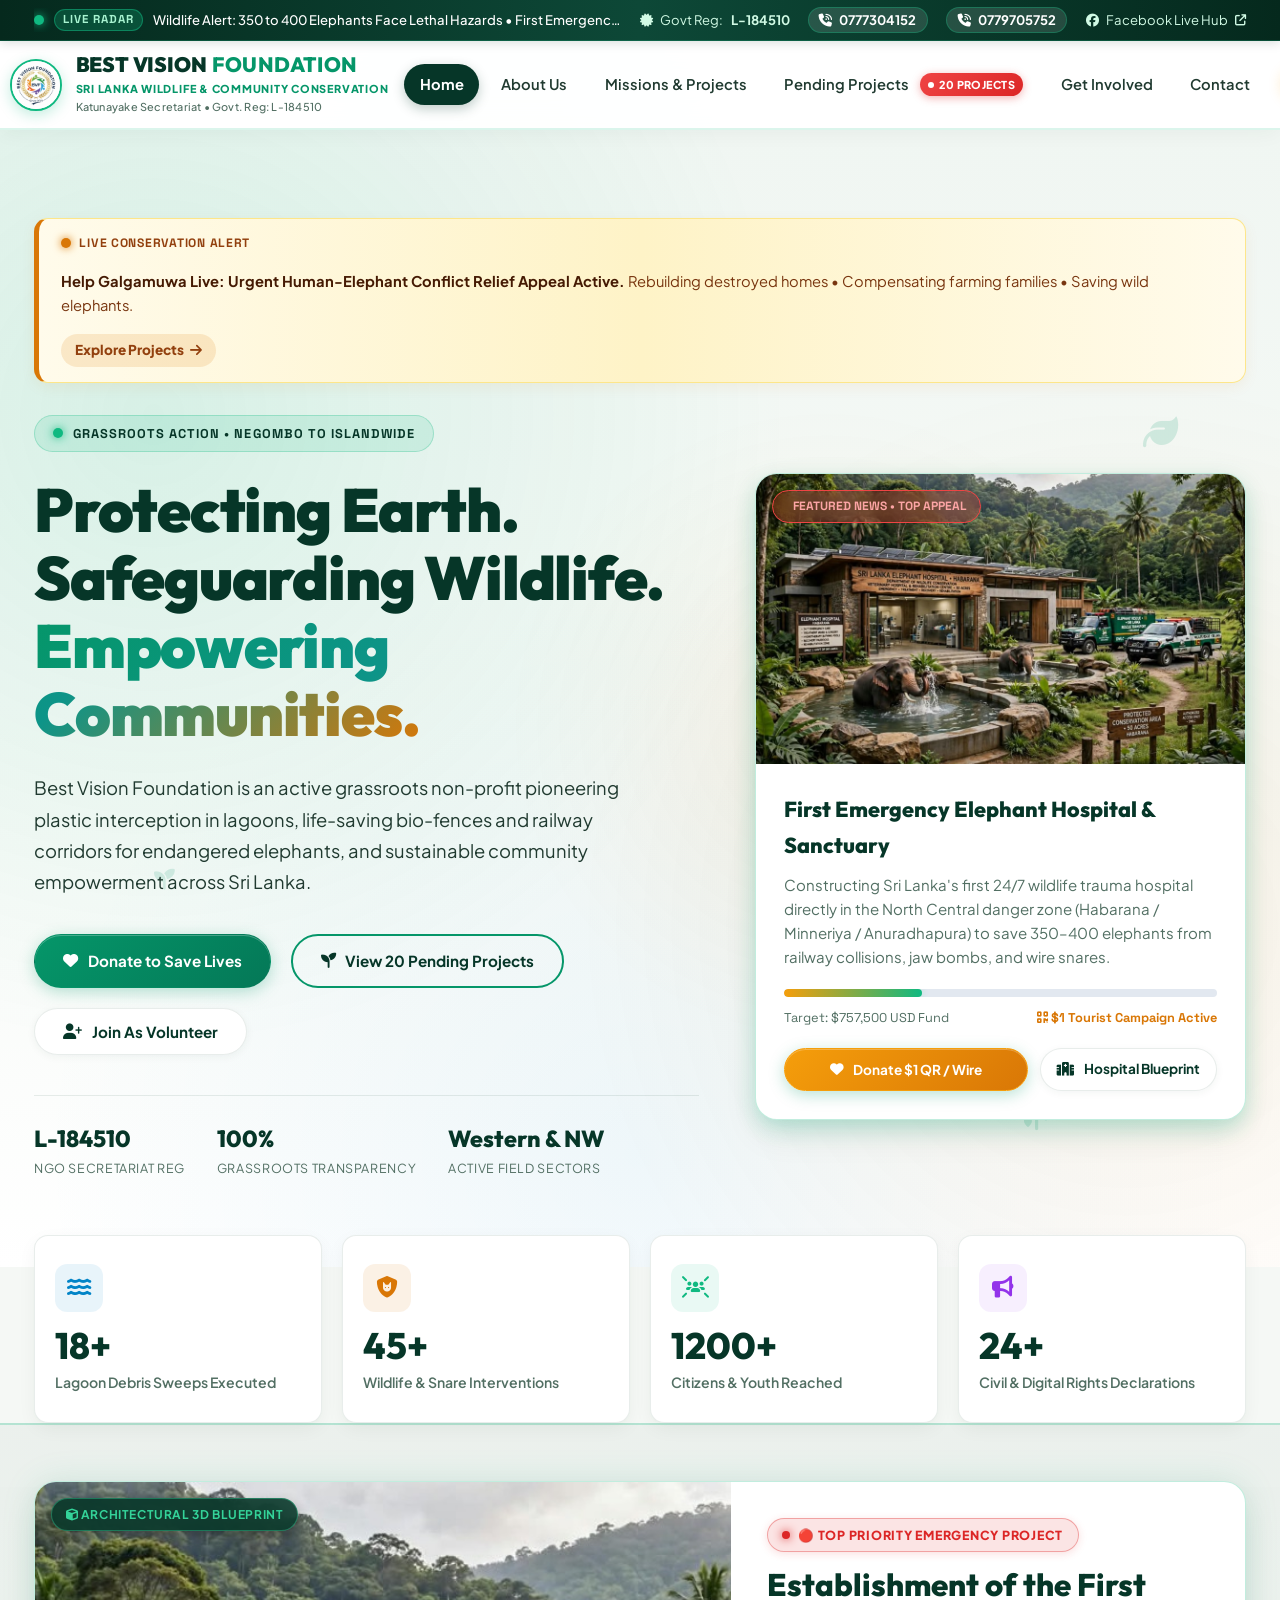
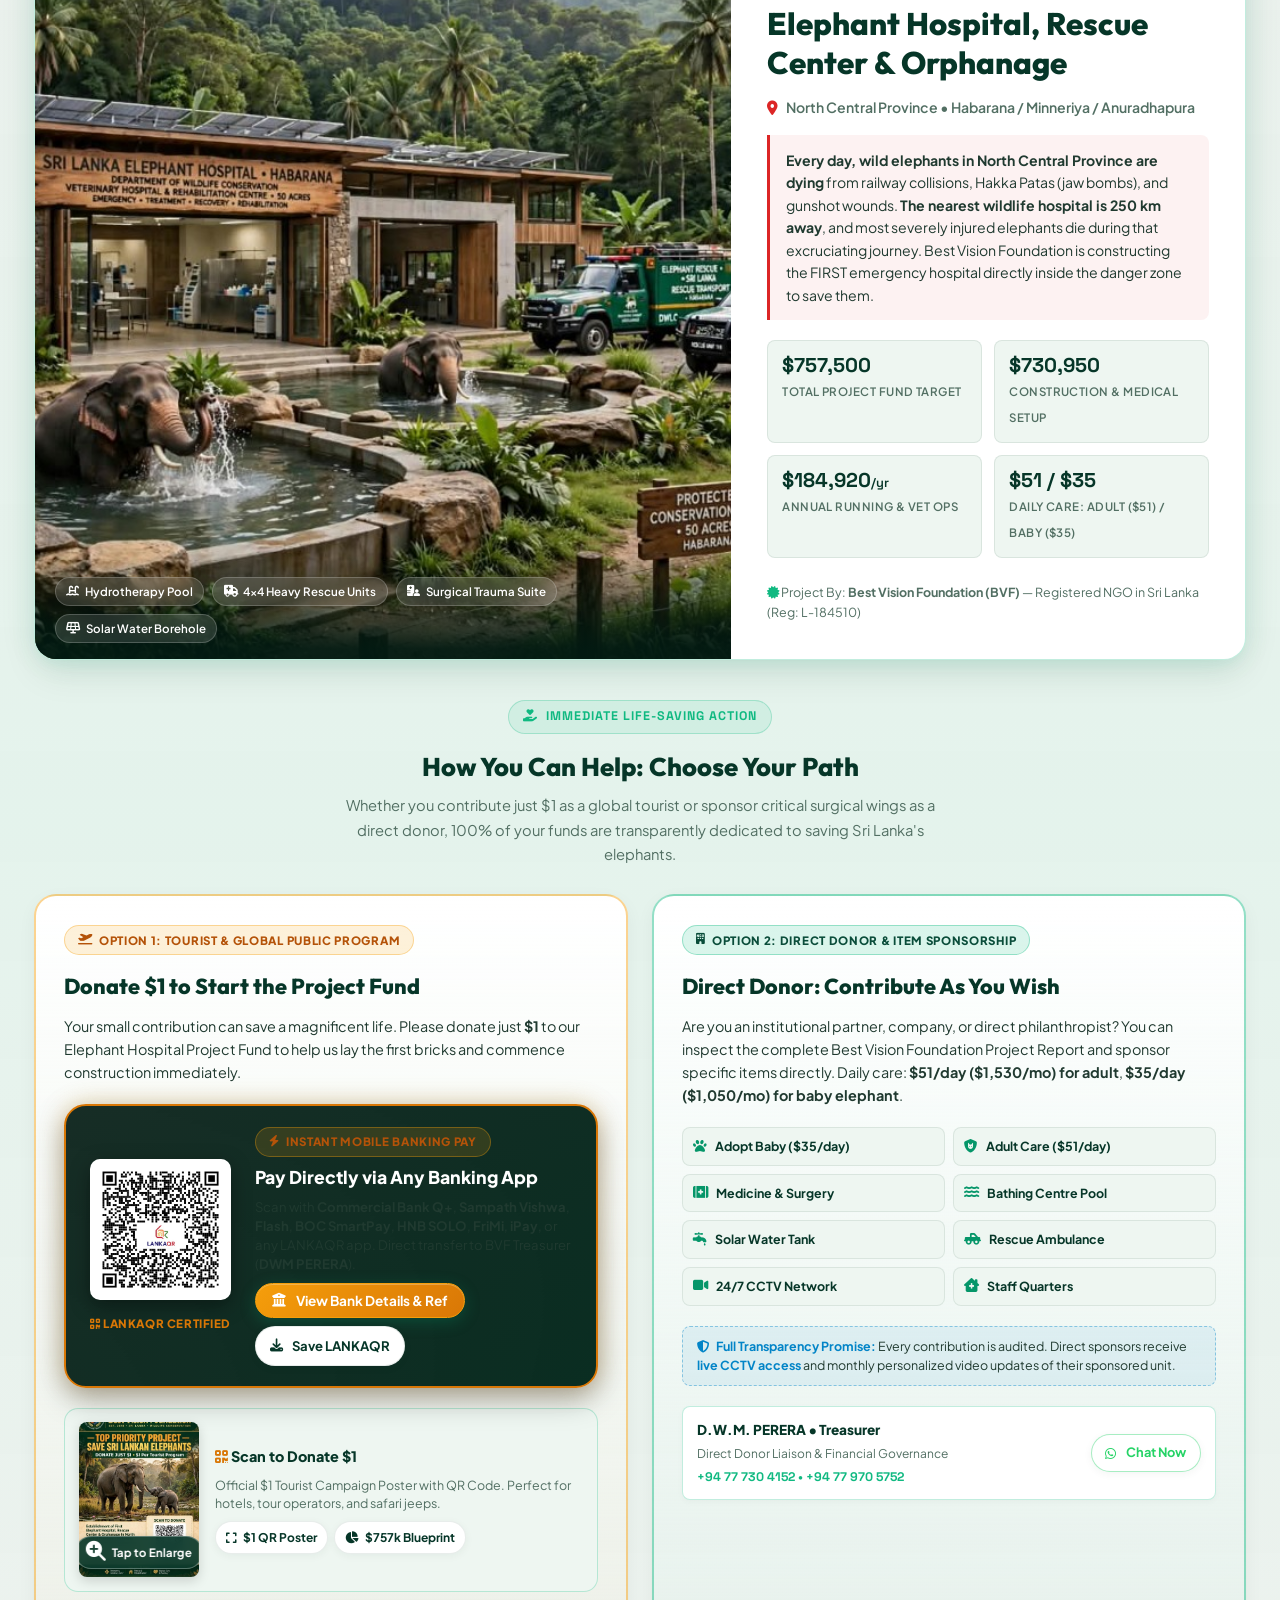
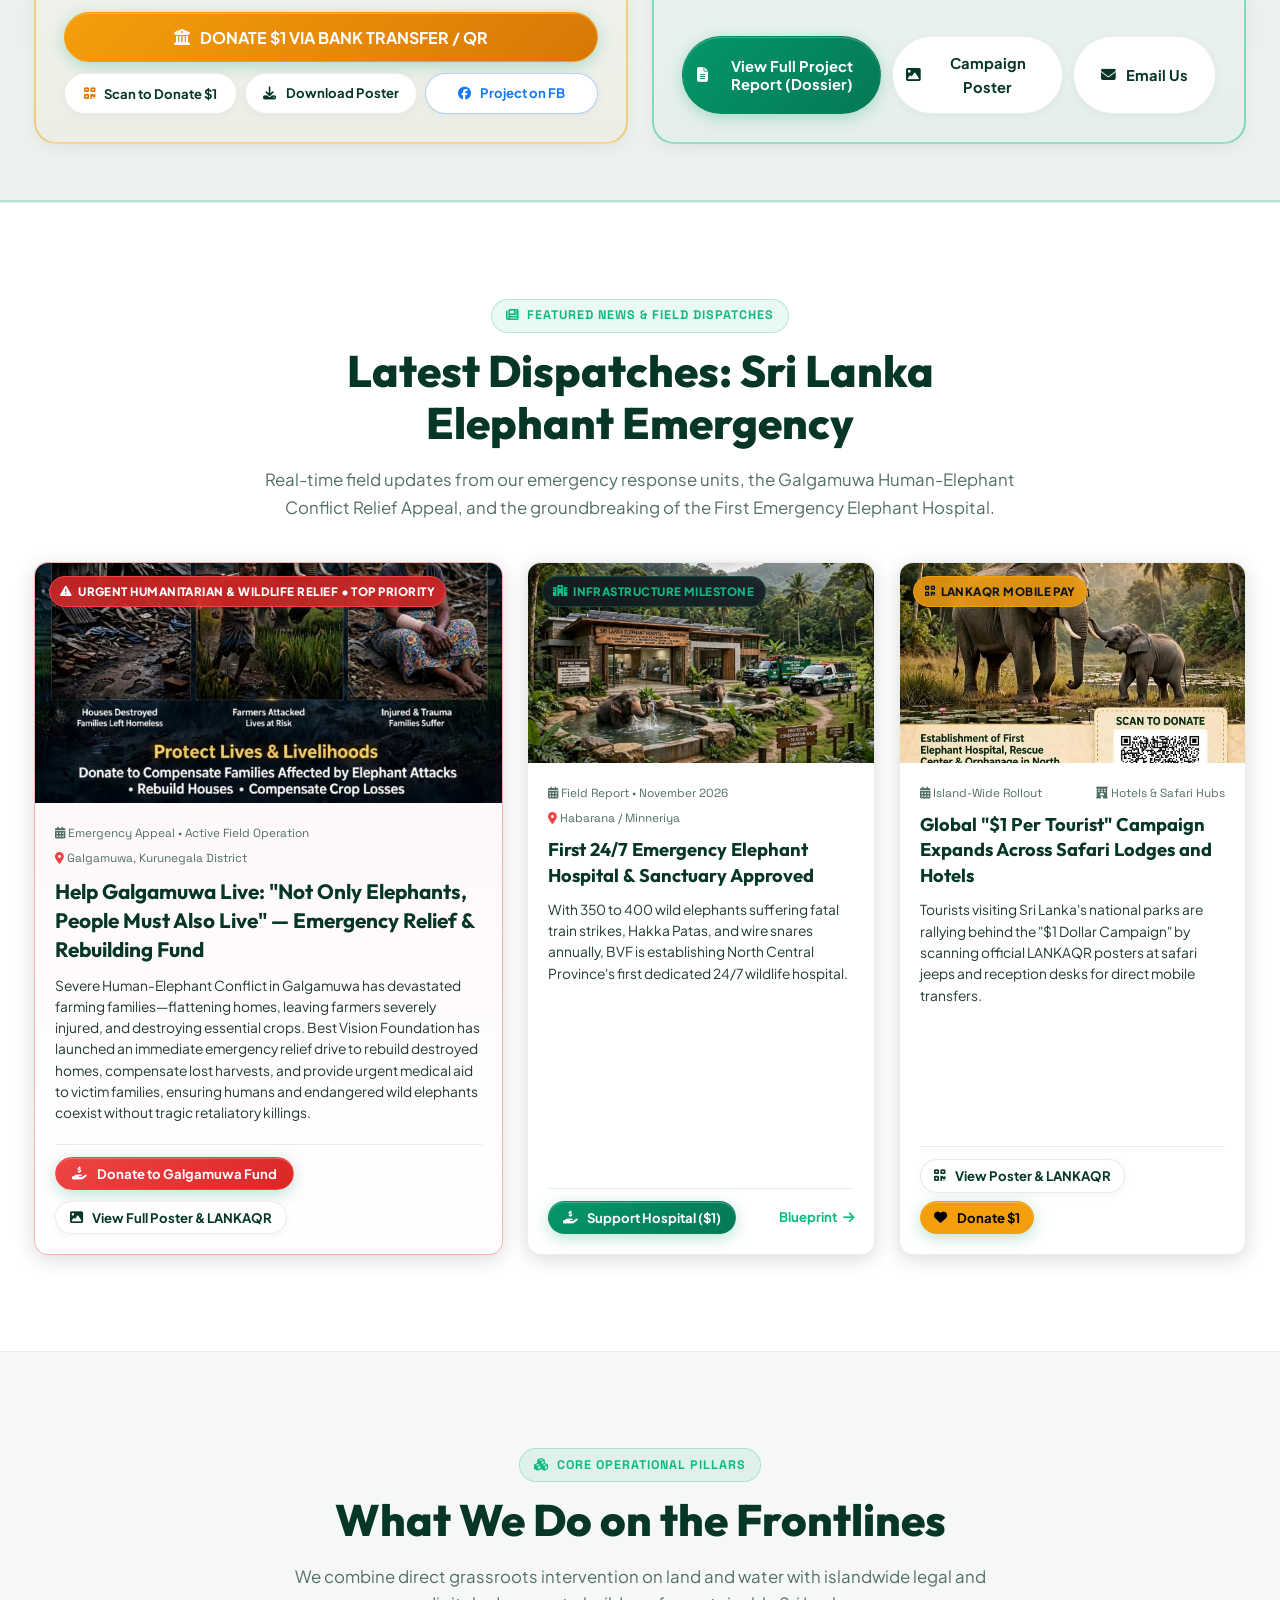
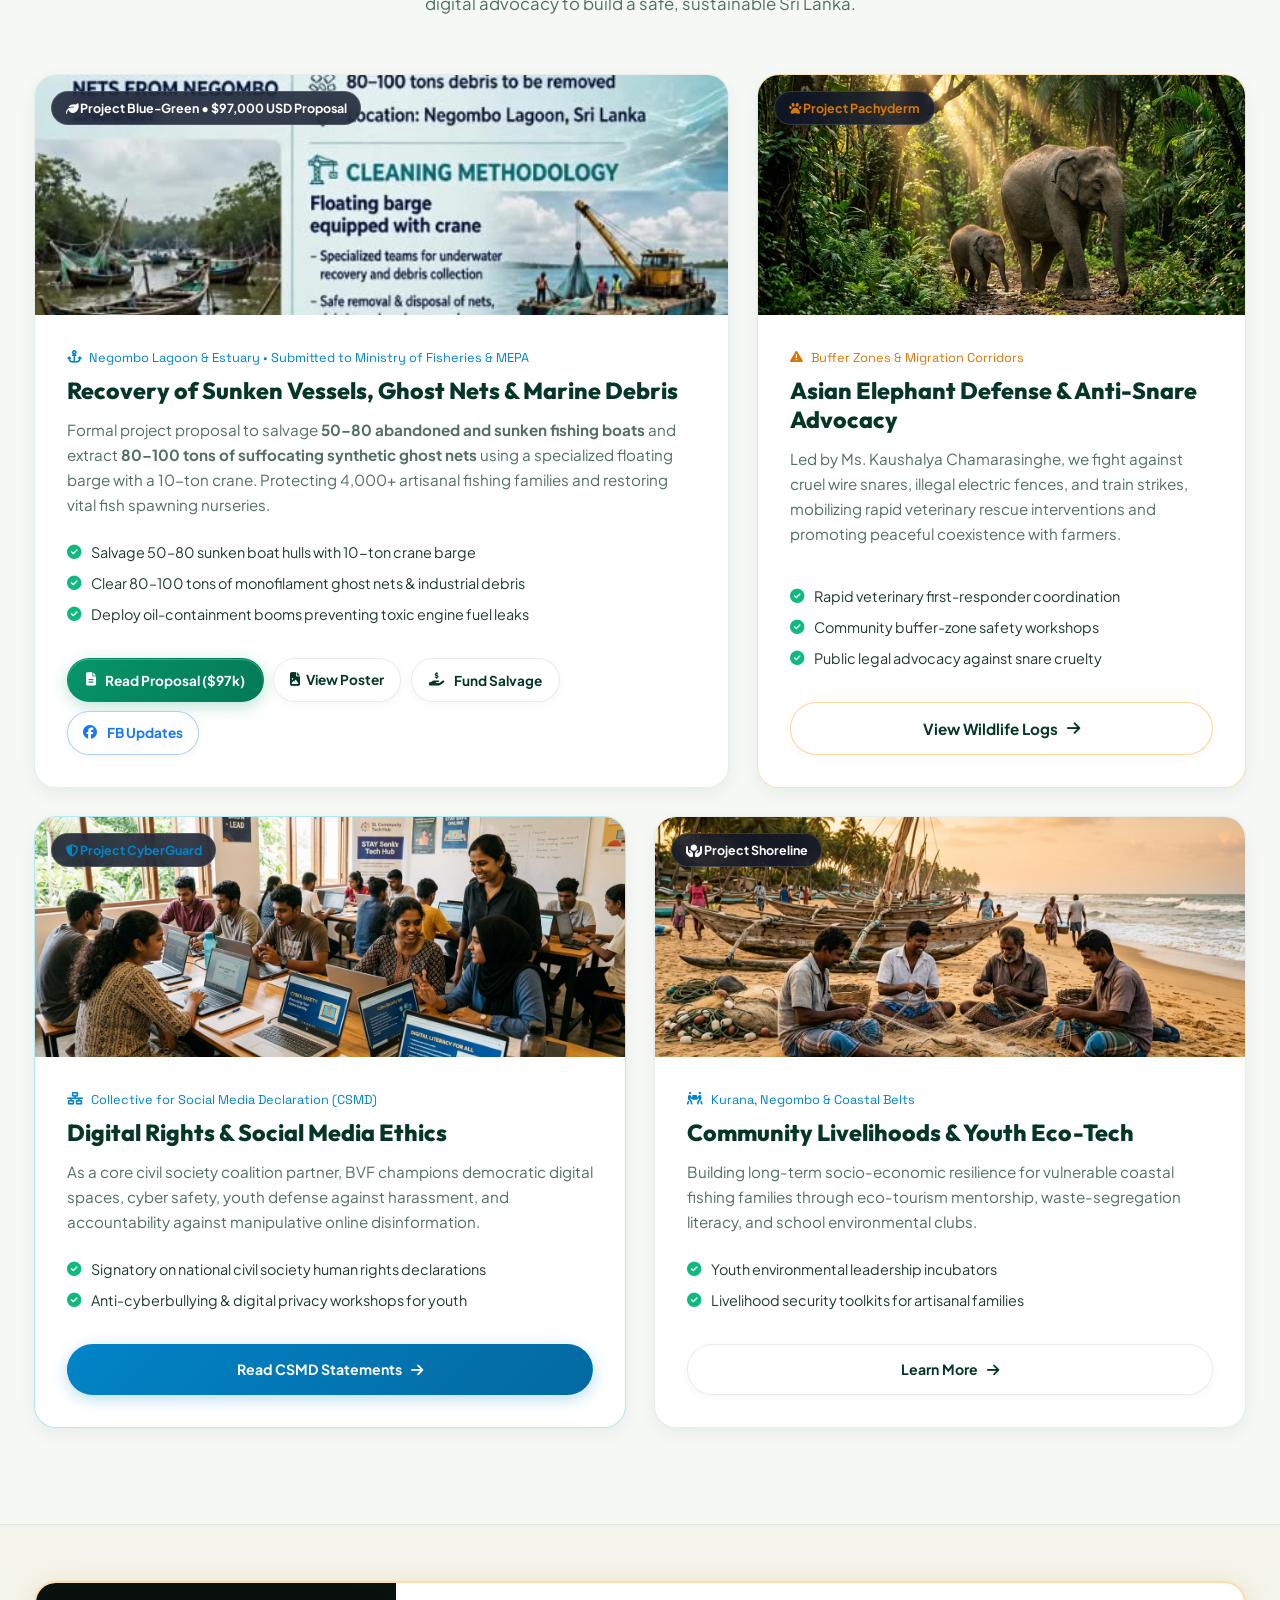
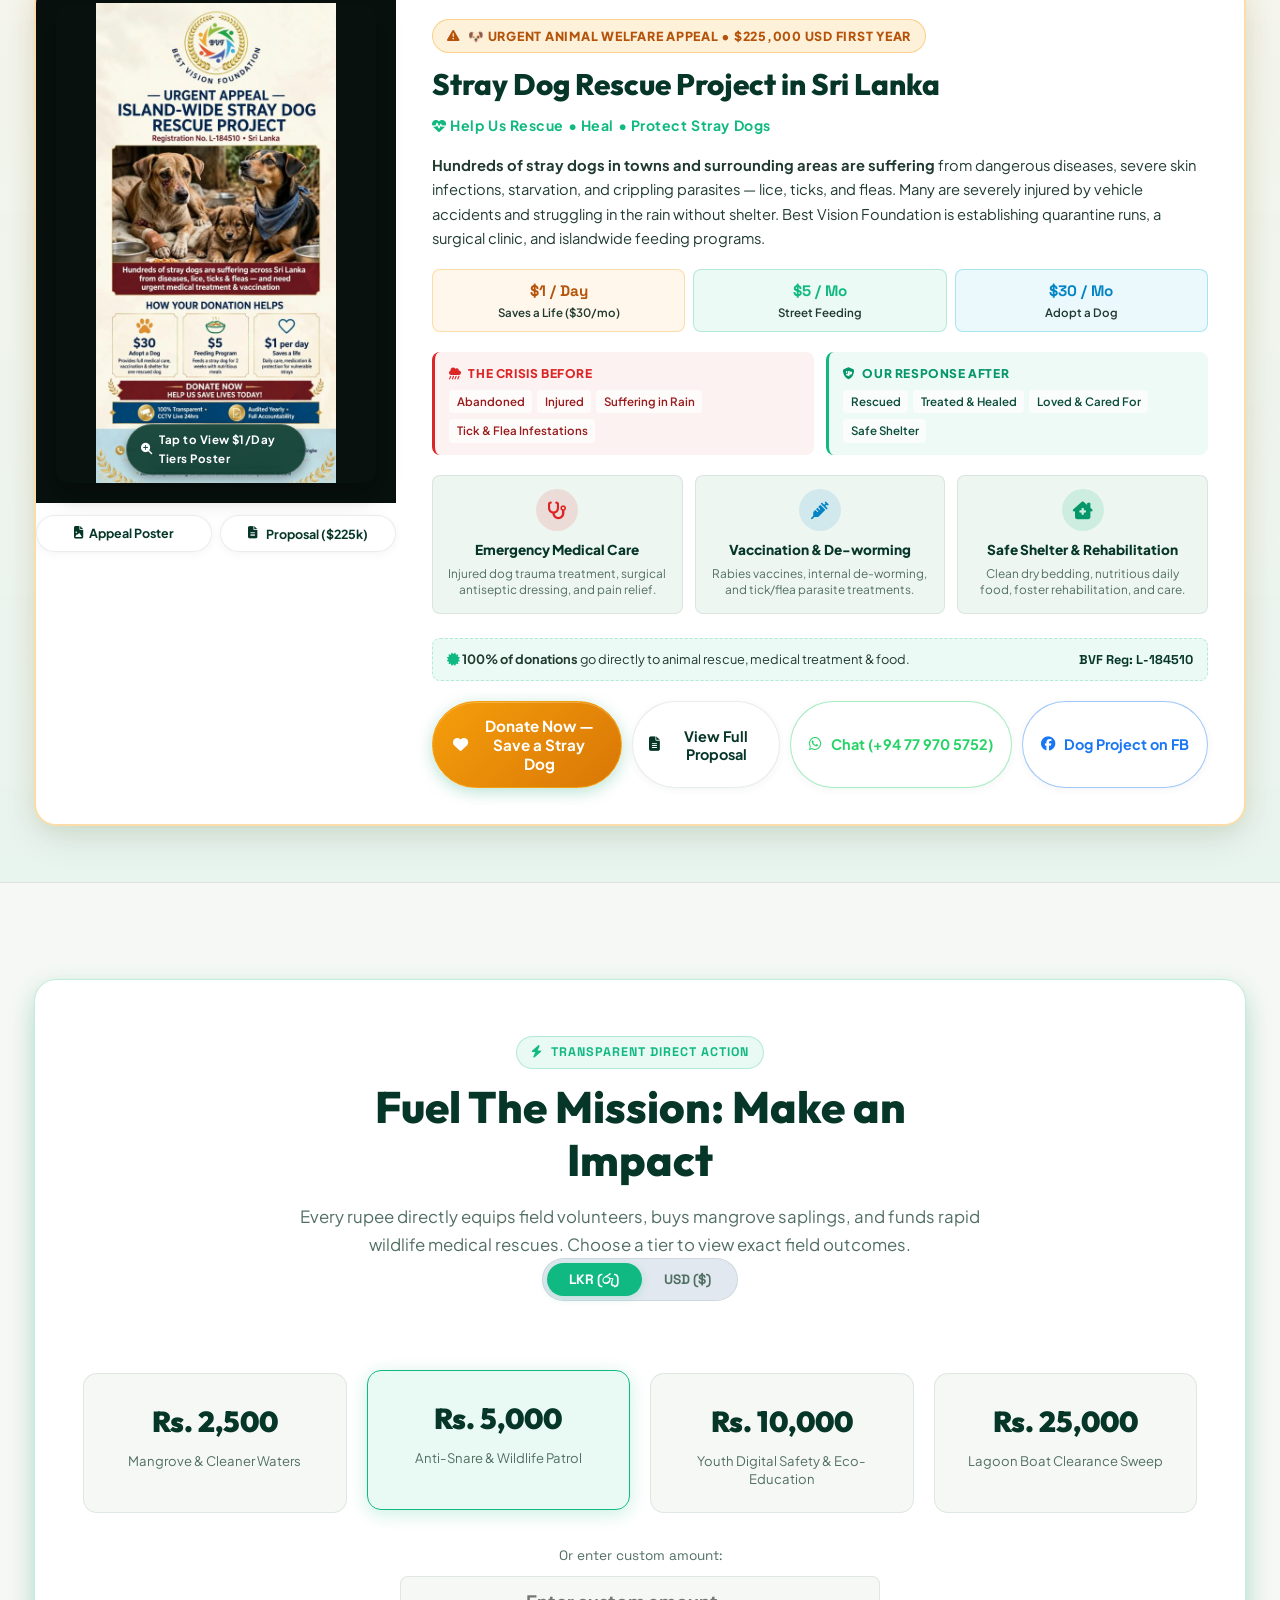
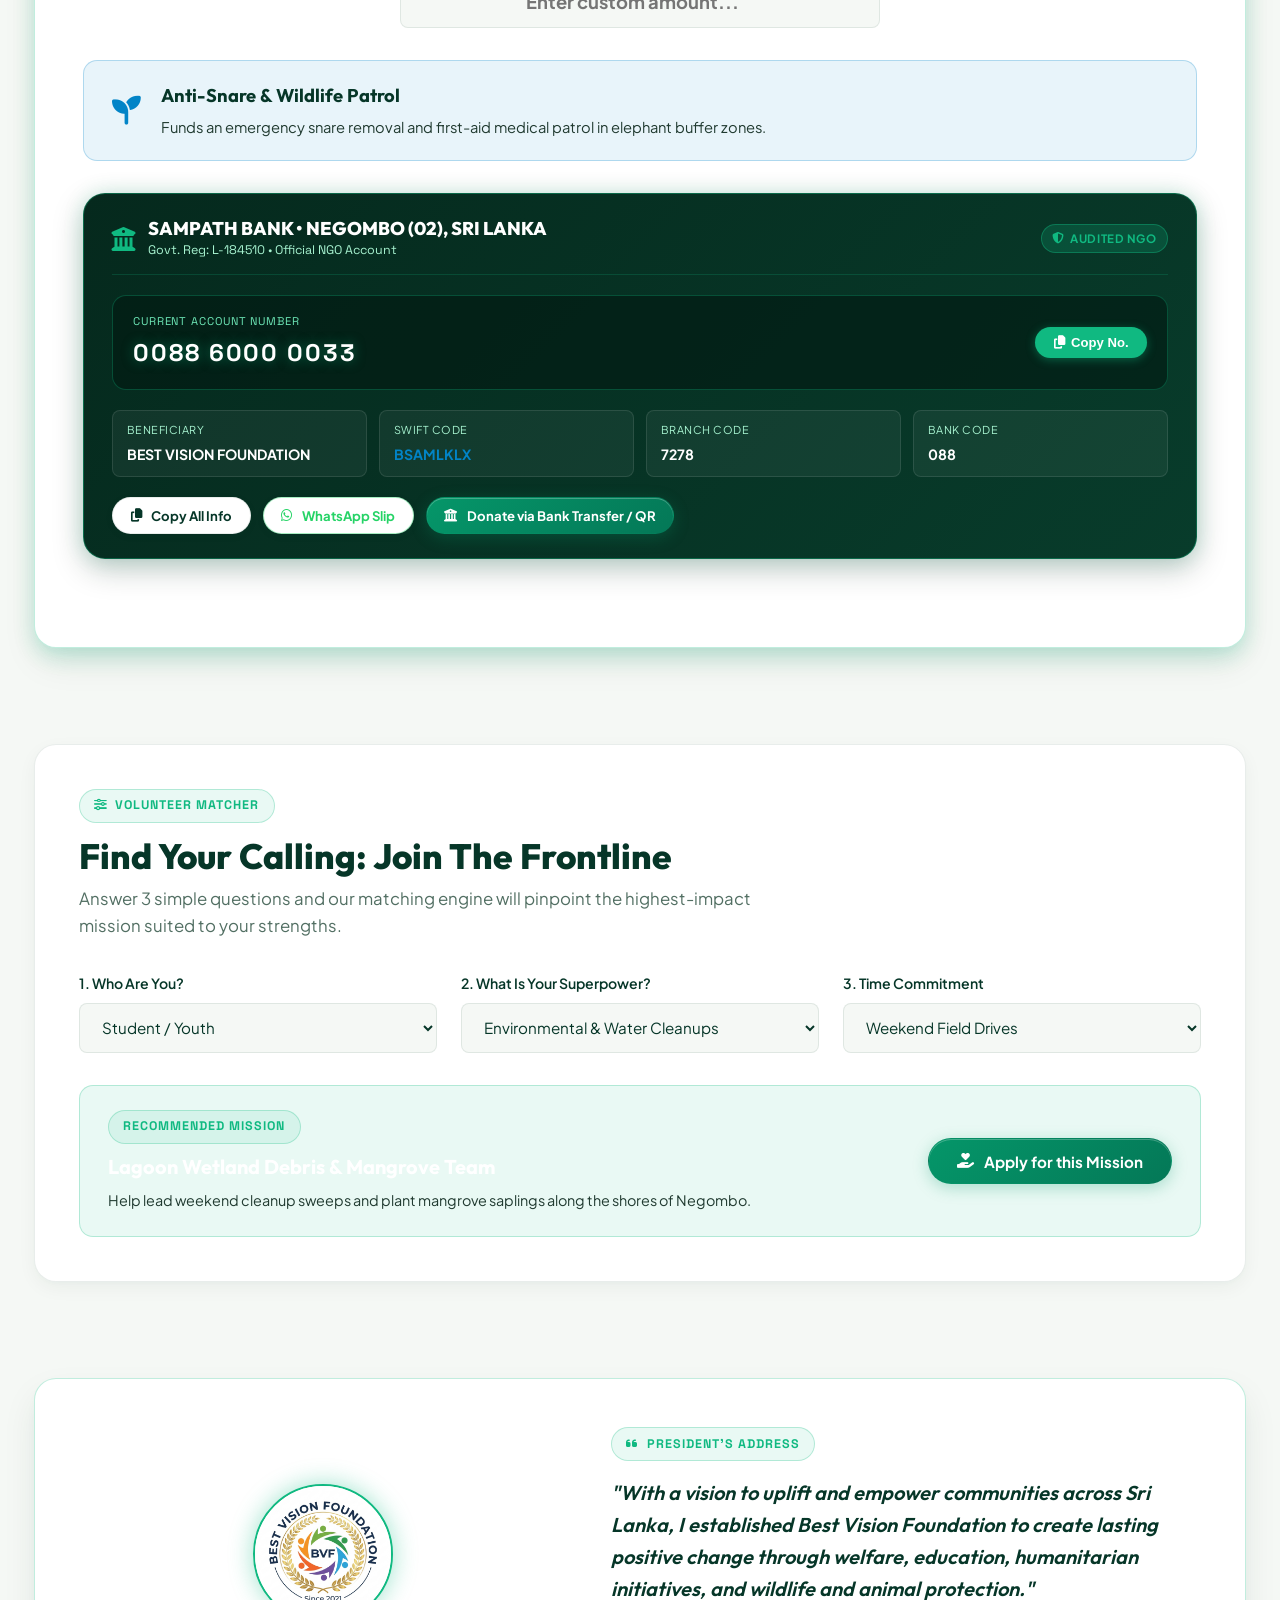
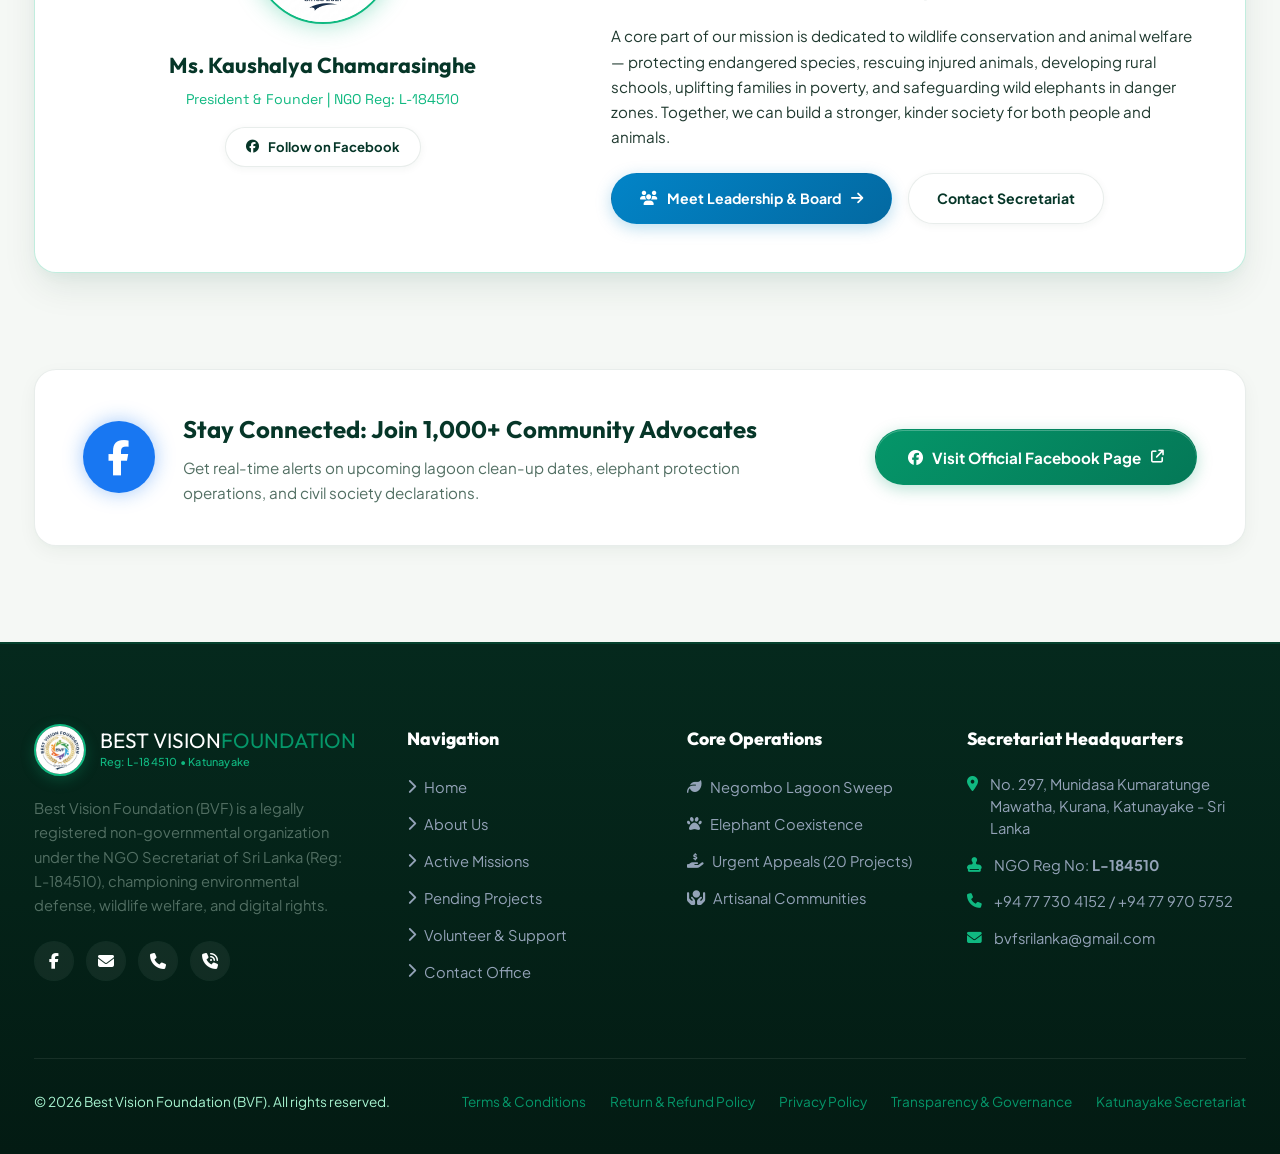
==== commit b751aa83: "feat: add Galgamuwa relief campaign as featured news and replace all QR codes with LankaQR" ====
--- a/index.html
+++ b/index.html
@@ -11,7 +11,7 @@
   <link rel="stylesheet" href="https://cdnjs.cloudflare.com/ajax/libs/font-awesome/6.5.1/css/all.min.css">
   
   <!-- Main Futuristic Stylesheet -->
-  <link rel="stylesheet" href="assets/css/style.css?v=4.9">
+  <link rel="stylesheet" href="assets/css/style.css?v=5.0">
 
   <!-- Immediate Theme Restore (Prevents Flash) -->
   <script>
@@ -107,7 +107,7 @@
           <span class="pulse-beacon"></span> LIVE CONSERVATION ALERT
         </div>
         <div class="crisis-text">
-          <strong>350 to 400 Elephants Face Lethal Hazards Annually in Sri Lanka.</strong> 20 Priority &amp; Proposed Projects Awaiting Direct Sponsorship.
+          <strong>Help Galgamuwa Live: Urgent Human-Elephant Conflict Relief Appeal Active.</strong> Rebuilding destroyed homes &bull; Compensating farming families &bull; Saving wild elephants.
         </div>
         <a href="pending-projects.html" class="crisis-action-link">
           Explore Projects <i class="fa-solid fa-arrow-right"></i>
@@ -319,32 +319,32 @@
               Your small contribution can save a magnificent life. Please donate just <strong>$1</strong> to our Elephant Hospital Project Fund to help us lay the first bricks and commence construction immediately.
             </p>
 
-            <!-- Prominent Instant $1 QR Scan Showcase -->
+            <!-- Prominent Official LANKAQR Direct Mobile Pay Showcase -->
           <div class="prominent-qr-showcase">
-            <div class="prominent-qr-box" onclick="openDonationModal('Elephant Hospital &amp; Orphanage (Habarana / Minneriya / Anuradhapura)', 1)" title="Click or tap to open Bank Details">
+            <div class="prominent-qr-box" onclick="openDonationModal('Elephant Hospital &amp; Orphanage (Habarana / Minneriya / Anuradhapura)', 1)" title="Scan with your banking app or tap to open Bank Details">
               <div class="prominent-qr-img-wrap">
-                <img src="assets/images/bvf-donation-qr.png" alt="Scan QR Code to Donate $1" />
+                <img src="assets/images/bvf-lankaqr.png" alt="Official LANKAQR - Direct Mobile Banking Transfer to BVF Treasurer" />
               </div>
               <span style="font-size: 0.72rem; font-weight: 800; color: var(--amber-solar); display: block; margin-top: 0.4rem; letter-spacing: 0.05em;">
-                <i class="fa-solid fa-camera"></i> SCAN TO POP UP
+                <i class="fa-solid fa-qrcode"></i> LANKAQR CERTIFIED
               </span>
             </div>
             <div style="flex-grow: 1;">
               <span class="opt-badge opt-badge-gold" style="font-size: 0.72rem; margin-bottom: 0.35rem; display: inline-flex;">
-                <i class="fa-solid fa-qrcode"></i> Instant $1 Tourist Fund
+                <i class="fa-solid fa-bolt"></i> Instant Mobile Banking Pay
               </span>
               <h5 style="font-size: 1.1rem; color: #ffffff; margin-bottom: 0.3rem; font-weight: 800;">
-                Scan to Open Bank Details Directly
+                Pay Directly via Any Banking App
               </h5>
               <p style="font-size: 0.82rem; color: var(--text-slate); margin-bottom: 0.65rem; line-height: 1.45;">
-                Point your mobile camera at this QR code to pop up official Sampath Bank transfer credentials directly on your phone.
+                Scan with <strong>Commercial Bank Q+</strong>, <strong>Sampath Vishwa</strong>, <strong>Flash</strong>, <strong>BOC SmartPay</strong>, <strong>HNB SOLO</strong>, <strong>FriMi</strong>, <strong>iPay</strong>, or any LANKAQR app. Direct transfer to BVF Treasurer (<strong>DWM PERERA</strong>).
               </p>
               <div style="display: flex; gap: 0.5rem; flex-wrap: wrap;">
                 <button type="button" class="btn btn-neon-glow" onclick="openDonationModal('Elephant Hospital &amp; Orphanage (Habarana / Minneriya / Anuradhapura)', 1)" style="padding: 0.5rem 1rem; font-size: 0.85rem; background: linear-gradient(135deg, #f59e0b, #d97706); border-color: #f59e0b; color: #ffffff;">
                   <i class="fa-solid fa-building-columns"></i> View Bank Details &amp; Ref
                 </button>
-                <a href="assets/images/bvf-donation-qr.png" download="BVF-Donate-1Dollar-QR.png" class="btn btn-glass" style="padding: 0.5rem 0.85rem; font-size: 0.82rem;">
-                  <i class="fa-solid fa-download"></i> Save QR
+                <a href="assets/images/bvf-lankaqr.png" download="BVF-LANKAQR-Treasurer.png" class="btn btn-glass" style="padding: 0.5rem 0.85rem; font-size: 0.82rem;">
+                  <i class="fa-solid fa-download"></i> Save LANKAQR
                 </a>
               </div>
             </div>
@@ -459,71 +459,76 @@
   </section>
 
     <!-- Featured News Section (Elephant Conservation & Crisis Dispatches) -->
-  <section class="section" id="featured-news" style="background: var(--bg-surface); border-top: 1px solid var(--border-subtle); border-bottom: 1px solid var(--border-subtle);">
+    <section class="section" id="featured-news" style="background: var(--bg-surface); border-top: 1px solid var(--border-subtle); border-bottom: 1px solid var(--border-subtle);">
     <div class="container">
       <div class="section-header" style="text-align: center; max-width: 760px; margin: 0 auto 2.5rem;">
         <span class="section-badge"><i class="fa-solid fa-newspaper"></i> Featured News &amp; Field Dispatches</span>
         <h2 class="section-title">Latest Dispatches: Sri Lanka Elephant Emergency</h2>
         <p class="section-desc">
-          Real-time field updates from our emergency response units, migration corridor patrols, and the groundbreaking of the First Emergency Elephant Hospital in North Central Province.
+          Real-time field updates from our emergency response units, the Galgamuwa Human-Elephant Conflict Relief Appeal, and the groundbreaking of the First Emergency Elephant Hospital.
         </p>
       </div>
 
       <div class="featured-news-grid">
-        <!-- News Card 1: Featured Lead Story (Elephant Hospital) -->
+        <!-- News Card 1: Featured Lead Story (Help Galgamuwa Live) -->
         <article class="news-card news-card-featured">
           <div class="news-media">
+            <img src="assets/images/galgamuwa-relief-campaign-poster.jpg" alt="Help Galgamuwa Live - Human-Elephant Conflict Relief &amp; Rebuilding Campaign" style="cursor: pointer;" onclick="openBvfModal('galgamuwaPosterModal')" />
+            <span class="news-badge news-badge-urgent"><i class="fa-solid fa-triangle-exclamation"></i> Urgent Humanitarian &amp; Wildlife Relief &bull; Top Priority</span>
+          </div>
+          <div class="news-content">
+            <div class="news-meta">
+              <span><i class="fa-solid fa-calendar-days"></i> Emergency Appeal &bull; Active Field Operation</span>
+              <span><i class="fa-solid fa-location-dot" style="color: #ef4444;"></i> Galgamuwa, Kurunegala District</span>
+            </div>
+            <h3 class="news-title">
+              <a href="javascript:void(0)" onclick="openBvfModal('galgamuwaPosterModal')">Help Galgamuwa Live: "Not Only Elephants, People Must Also Live" &mdash; Emergency Relief &amp; Rebuilding Fund</a>
+            </h3>
+            <p class="news-excerpt">
+              Severe Human-Elephant Conflict in Galgamuwa has devastated farming families&mdash;flattening homes, leaving farmers severely injured, and destroying essential crops. Best Vision Foundation has launched an immediate emergency relief drive to rebuild destroyed homes, compensate lost harvests, and provide urgent medical aid to victim families, ensuring humans and endangered wild elephants coexist without tragic retaliatory killings.
+            </p>
+            <div class="news-footer" style="display: flex; gap: 0.65rem; flex-wrap: wrap;">
+              <button type="button" class="btn btn-neon-glow" onclick="openDonationModal('Galgamuwa Human-Elephant Conflict Relief &amp; Rebuilding Fund', 1)" style="font-size: 0.82rem; padding: 0.45rem 1rem; background: linear-gradient(135deg, #ef4444, #dc2626); border-color: #ef4444; color: #ffffff;">
+                <i class="fa-solid fa-hand-holding-dollar"></i> Donate to Galgamuwa Fund
+              </button>
+              <button type="button" class="btn btn-glass" onclick="openBvfModal('galgamuwaPosterModal')" style="font-size: 0.82rem; padding: 0.45rem 0.85rem;">
+                <i class="fa-solid fa-image"></i> View Full Poster &amp; LANKAQR
+              </button>
+            </div>
+          </div>
+        </article>
+
+        <!-- News Card 2: 24/7 Emergency Elephant Hospital -->
+        <article class="news-card">
+          <div class="news-media">
             <img src="assets/images/elephant-hospital-habarana.jpg" alt="Establishment of First Elephant Hospital in Habarana / Minneriya / Anuradhapura">
-            <span class="news-badge news-badge-urgent"><i class="fa-solid fa-bullhorn"></i> Breaking News &bull; Top Priority</span>
+            <span class="news-badge"><i class="fa-solid fa-hospital"></i> Infrastructure Milestone</span>
           </div>
           <div class="news-content">
             <div class="news-meta">
               <span><i class="fa-solid fa-calendar-days"></i> Field Report &bull; November 2026</span>
-              <span><i class="fa-solid fa-location-dot" style="color: #ef4444;"></i> Habarana / Minneriya / Anuradhapura</span>
+              <span><i class="fa-solid fa-location-dot" style="color: #ef4444;"></i> Habarana / Minneriya</span>
             </div>
             <h3 class="news-title">
-              <a href="#elephant-hospital">First 24/7 Emergency Elephant Hospital &amp; Orphan Sanctuary Approved for Danger Zone</a>
+              <a href="#elephant-hospital">First 24/7 Emergency Elephant Hospital &amp; Sanctuary Approved</a>
             </h3>
             <p class="news-excerpt">
-              With 350 to 400 wild elephants suffering fatal train strikes, Hakka Patas (jaw-bombs), and wire snares annually, Best Vision Foundation has launched a $757,500 campaign to construct the country's first dedicated 24/7 wildlife hospital directly in North Central Province, eliminating lethal 250km transport delays.
+              With 350 to 400 wild elephants suffering fatal train strikes, Hakka Patas, and wire snares annually, BVF is establishing North Central Province's first dedicated 24/7 wildlife hospital.
             </p>
             <div class="news-footer">
-              <button type="button" class="btn btn-neon-glow" onclick="openDonationModal('Elephant Hospital &amp; Orphanage (Habarana / Minneriya / Anuradhapura)', 1)" style="font-size: 0.82rem; padding: 0.45rem 1rem;">
-                <i class="fa-solid fa-hand-holding-dollar"></i> Support Hospital Fund ($1)
+              <button type="button" class="btn btn-neon-glow" onclick="openDonationModal('Elephant Hospital &amp; Orphanage (Habarana / Minneriya / Anuradhapura)', 1)" style="font-size: 0.82rem; padding: 0.45rem 0.85rem;">
+                <i class="fa-solid fa-hand-holding-dollar"></i> Support Hospital ($1)
               </button>
-              <a href="#elephant-hospital" class="news-link">Read Blueprint <i class="fa-solid fa-arrow-right"></i></a>
+              <a href="#elephant-hospital" class="news-link">Blueprint <i class="fa-solid fa-arrow-right"></i></a>
             </div>
           </div>
         </article>
 
-        <!-- News Card 2: Railway Corridors & Anti-Snare Patrols -->
-        <article class="news-card">
-          <div class="news-media">
-            <img src="assets/images/elephant-wildlife.jpg" alt="Elephant railway corridor night patrols and anti-snare operations">
-            <span class="news-badge"><i class="fa-solid fa-shield-halved"></i> Field Operation</span>
-          </div>
-          <div class="news-content">
-            <div class="news-meta">
-              <span><i class="fa-solid fa-calendar-days"></i> Active Mission</span>
-              <span><i class="fa-solid fa-train"></i> Train Corridor Buffer</span>
-            </div>
-            <h3 class="news-title">
-              <a href="pending-projects.html">Night Patrols &amp; Acoustic Warning Systems Deployed Along Railway Tracks</a>
-            </h3>
-            <p class="news-excerpt">
-              Rapid response volunteer squads have expanded nightly corridor sweeps along high-risk railway stretches in Galgamuwa, Habarana, and Minneriya, averting critical herd collisions during seasonal migrations.
-            </p>
-            <div class="news-footer">
-              <a href="pending-projects.html" class="news-link">View 20 Pending Projects <i class="fa-solid fa-arrow-right"></i></a>
-            </div>
-          </div>
-        </article>
-
-        <!-- News Card 3: $1 Per Tourist Campaign -->
+        <!-- News Card 3: $1 Per Tourist Campaign & LANKAQR -->
         <article class="news-card">
           <div class="news-media">
             <img src="assets/images/elephant-hospital-tourist-poster.jpg" alt="Official $1 Per Tourist Campaign Poster for Sri Lanka Elephants">
-            <span class="news-badge news-badge-gold"><i class="fa-solid fa-qrcode"></i> Global Tourist Program</span>
+            <span class="news-badge news-badge-gold"><i class="fa-solid fa-qrcode"></i> LANKAQR Mobile Pay</span>
           </div>
           <div class="news-content">
             <div class="news-meta">
@@ -534,11 +539,11 @@
               <a href="javascript:void(0)" onclick="openBvfModal('posterLightboxModal')">Global "$1 Per Tourist" Campaign Expands Across Safari Lodges and Hotels</a>
             </h3>
             <p class="news-excerpt">
-              Tourists visiting Sri Lanka's national parks are rallying behind the "$1 Dollar Campaign" by scanning posters placed at safari jeeps and reception desks, generating direct micro-donations into audited Sampath Bank accounts.
+              Tourists visiting Sri Lanka's national parks are rallying behind the "$1 Dollar Campaign" by scanning official LANKAQR posters at safari jeeps and reception desks for direct mobile transfers.
             </p>
             <div class="news-footer">
               <button type="button" class="btn btn-glass" onclick="openBvfModal('posterLightboxModal')" style="font-size: 0.82rem; padding: 0.45rem 0.85rem;">
-                <i class="fa-solid fa-qrcode"></i> View Poster &amp; QR
+                <i class="fa-solid fa-qrcode"></i> View Poster &amp; LANKAQR
               </button>
               <button type="button" class="btn btn-neon-glow" onclick="openDonationModal('Elephant Hospital &amp; Orphanage (Habarana / Minneriya / Anuradhapura)', 1)" style="font-size: 0.82rem; padding: 0.45rem 0.85rem; background: #f59e0b; border-color: #f59e0b; color: #000000;">
                 <i class="fa-solid fa-heart"></i> Donate $1
@@ -1066,6 +1071,8 @@
           1. Earmark to Project:
         </label>
         <select id="donationProjectSelect" class="form-control donation-project-select" onchange="onDonationProjectChanged(this.value)" style="font-weight: 700; font-size: 0.92rem; border-color: var(--emerald-neon); background: var(--bg-card); color: var(--text-white); margin-bottom: 0.85rem;">
+          <option value="Galgamuwa Human-Elephant Conflict Relief & Rebuilding Fund">🚨 Galgamuwa Human-Elephant Conflict Relief &amp; Rebuilding Fund</option>
+
           <option value="Elephant Hospital & Orphanage (Habarana / Minneriya / Anuradhapura)">🔴 Elephant Hospital &amp; Orphanage (Habarana / Minneriya / Anuradhapura)</option>
           <option value="Island-Wide Stray Dog Rescue & Shelter">🐶 Island-Wide Stray Dog Rescue, Treatment &amp; Safe Shelter</option>
           <option value="Negombo Lagoon Sunken Vessels & Debris Recovery">🌊 Negombo Lagoon Sunken Vessels, Ghost Nets &amp; Debris Recovery</option>
@@ -1317,7 +1324,63 @@
     </div>
   </div>
 
-    <!-- Poster Lightbox Modal ($1 Tourist Campaign) -->
+    <!-- Poster Lightbox Modal (Help Galgamuwa Live Campaign) -->
+  <div class="modal-overlay" id="galgamuwaPosterModal" onclick="if(event.target===this) closeBvfModal('galgamuwaPosterModal')">
+    <div class="modal-dialog" style="max-width: 680px; padding: 1.5rem; text-align: center;">
+      <button class="modal-close" onclick="closeBvfModal('galgamuwaPosterModal')">&times;</button>
+      <div style="margin-bottom: 1rem;">
+        <span class="opt-badge opt-badge-gold" style="background: rgba(239, 68, 68, 0.15); border-color: #ef4444; color: #f87171;">
+          <i class="fa-solid fa-triangle-exclamation"></i> Emergency Relief Campaign Poster
+        </span>
+        <h3 style="font-family: var(--font-heading); font-size: 1.4rem; color: var(--text-white); margin-top: 0.35rem;">
+          Help Galgamuwa Live &bull; Human-Elephant Conflict Relief
+        </h3>
+        <p style="font-size: 0.82rem; color: var(--text-muted); margin-bottom: 0;">
+          Rebuilding destroyed homes &bull; Compensating crop losses &bull; Emergency medical aid
+        </p>
+      </div>
+
+      <div style="background: #000000; border-radius: var(--radius-md); overflow: hidden; margin-bottom: 1.25rem; box-shadow: var(--shadow-lg);">
+        <img src="assets/images/galgamuwa-relief-campaign-poster.jpg" alt="Help Galgamuwa Live Campaign Poster" style="width: 100%; height: auto; display: block; max-height: 70vh; object-fit: contain;">
+      </div>
+
+      <!-- Direct Action Strip in Poster Lightbox -->
+      <div class="poster-qr-strip">
+        <div style="flex-shrink: 0; text-align: center; cursor: pointer;" onclick="closeBvfModal('galgamuwaPosterModal'); openDonationModal('Galgamuwa Human-Elephant Conflict Relief &amp; Rebuilding Fund', 1);" title="Click to pop up bank details or scan with banking app">
+          <div style="background: #ffffff; padding: 6px; border-radius: 8px; display: inline-block; box-shadow: 0 4px 15px rgba(0,0,0,0.4); line-height: 0;">
+            <img src="assets/images/bvf-lankaqr.png" alt="Scan LANKAQR to Transfer Directly" style="width: 105px; height: 105px; display: block;" />
+          </div>
+          <span style="font-size: 0.68rem; font-weight: 800; color: var(--amber-solar); display: block; margin-top: 0.3rem;"><i class="fa-solid fa-qrcode"></i> LANKAQR DIRECT</span>
+        </div>
+        <div style="flex: 1; min-width: 240px; text-align: left;">
+          <span style="font-size: 0.72rem; font-weight: 800; color: var(--amber-solar); text-transform: uppercase; letter-spacing: 0.05em;"><i class="fa-solid fa-bolt"></i> Instant Mobile Transfer</span>
+          <div style="font-size: 0.95rem; font-weight: 800; color: #ffffff; margin: 0.2rem 0;">PAYEE: DWM PERERA (TREASURER &bull; BVF)</div>
+          <p style="font-size: 0.78rem; color: var(--text-slate); margin-bottom: 0.5rem; line-height: 1.35;">
+            Scan with any Sri Lankan banking app (Commercial Bank Q+, Sampath Vishwa, Flash, BOC SmartPay, HNB SOLO, FriMi, iPay) to transfer directly.
+          </p>
+          <div style="display: flex; gap: 0.5rem; flex-wrap: wrap;">
+            <button type="button" class="btn btn-neon-glow" onclick="closeBvfModal('galgamuwaPosterModal'); openDonationModal('Galgamuwa Human-Elephant Conflict Relief &amp; Rebuilding Fund', 1);" style="padding: 0.45rem 1rem; font-size: 0.82rem; background: linear-gradient(135deg, #ef4444, #dc2626); border-color: #ef4444; color: #ffffff;">
+              <i class="fa-solid fa-building-columns"></i> View Bank Details &amp; SWIFT
+            </button>
+            <a href="assets/images/bvf-lankaqr.png" download="BVF-LANKAQR-Treasurer.png" class="btn btn-glass" style="padding: 0.45rem 0.85rem; font-size: 0.82rem;">
+              <i class="fa-solid fa-download"></i> Save LANKAQR
+            </a>
+          </div>
+        </div>
+      </div>
+
+      <div style="display: flex; gap: 0.75rem; flex-wrap: wrap; justify-content: center; margin-top: 1rem;">
+        <button type="button" class="btn btn-neon-glow" onclick="closeBvfModal('galgamuwaPosterModal'); openDonationModal('Galgamuwa Human-Elephant Conflict Relief &amp; Rebuilding Fund', 1);" style="flex: 1; min-width: 200px; background: linear-gradient(135deg, #ef4444, #dc2626); border-color: #ef4444; color: #ffffff;">
+          <i class="fa-solid fa-hand-holding-dollar"></i> Donate to Galgamuwa Relief
+        </button>
+        <a href="assets/images/galgamuwa-relief-campaign-poster.jpg" download="BVF-Galgamuwa-Relief-Poster.jpg" class="btn btn-glass" style="flex: 1; min-width: 200px;">
+          <i class="fa-solid fa-download"></i> Download Campaign Poster
+        </a>
+      </div>
+    </div>
+  </div>
+
+  <!-- Poster Lightbox Modal ($1 Tourist Campaign) -->
   <div class="modal-overlay" id="posterLightboxModal" onclick="if(event.target===this) closeBvfModal('posterLightboxModal')">
     <div class="modal-dialog" style="max-width: 680px; padding: 1.5rem; text-align: center;">
       <button class="modal-close" onclick="closeBvfModal('posterLightboxModal')">&times;</button>
@@ -1339,21 +1402,26 @@
 
       <!-- Direct Action Strip in Poster Lightbox -->
       <div class="poster-qr-strip">
-        <div style="flex-shrink: 0; text-align: center; cursor: pointer;" onclick="closeBvfModal('posterLightboxModal'); openDonationModal('Elephant Hospital &amp; Orphanage (Habarana / Minneriya / Anuradhapura)', 1);" title="Click to pop up bank details">
+        <div style="flex-shrink: 0; text-align: center; cursor: pointer;" onclick="closeBvfModal('posterLightboxModal'); openDonationModal('Elephant Hospital &amp; Orphanage (Habarana / Minneriya / Anuradhapura)', 1);" title="Click to pop up bank details or scan with banking app">
           <div style="background: #ffffff; padding: 6px; border-radius: 8px; display: inline-block; box-shadow: 0 4px 15px rgba(0,0,0,0.4); line-height: 0;">
-            <img src="assets/images/bvf-donation-qr.png" alt="Scan QR Code to Donate $1 Instantly" style="width: 105px; height: 105px; display: block;" />
-          </div>
-          <span style="font-size: 0.68rem; font-weight: 800; color: var(--amber-solar); display: block; margin-top: 0.3rem;"><i class="fa-solid fa-camera"></i> SCAN TO POP UP</span>
+            <img src="assets/images/bvf-lankaqr.png" alt="Scan LANKAQR to Transfer Directly" style="width: 105px; height: 105px; display: block;" />
+          </div>
+          <span style="font-size: 0.68rem; font-weight: 800; color: var(--amber-solar); display: block; margin-top: 0.3rem;"><i class="fa-solid fa-qrcode"></i> LANKAQR DIRECT</span>
         </div>
         <div style="flex: 1; min-width: 240px; text-align: left;">
-          <span style="font-size: 0.72rem; font-weight: 800; color: var(--amber-solar); text-transform: uppercase; letter-spacing: 0.05em;"><i class="fa-solid fa-qrcode"></i> Scan to Donate $1 Instantly</span>
-          <div style="font-size: 0.95rem; font-weight: 800; color: #ffffff; margin: 0.2rem 0;">SAMPATH BANK &bull; A/C: 0088 6000 0033</div>
+          <span style="font-size: 0.72rem; font-weight: 800; color: var(--amber-solar); text-transform: uppercase; letter-spacing: 0.05em;"><i class="fa-solid fa-bolt"></i> Instant Mobile Transfer</span>
+          <div style="font-size: 0.95rem; font-weight: 800; color: #ffffff; margin: 0.2rem 0;">PAYEE: DWM PERERA (TREASURER &bull; BVF)</div>
           <p style="font-size: 0.78rem; color: var(--text-slate); margin-bottom: 0.5rem; line-height: 1.35;">
-            Point your camera at this QR code to pop up bank transfer details directly on your phone, or tap below to pop it up right now.
+            Scan with any Sri Lankan banking app (Commercial Bank Q+, Sampath Vishwa, Flash, BOC SmartPay, HNB SOLO, FriMi, iPay) to transfer directly.
           </p>
-          <button type="button" class="btn btn-neon-glow" onclick="closeBvfModal('posterLightboxModal'); openDonationModal('Elephant Hospital &amp; Orphanage (Habarana / Minneriya / Anuradhapura)', 1);" style="padding: 0.45rem 1rem; font-size: 0.82rem; background: linear-gradient(135deg, #f59e0b, #d97706); border-color: #f59e0b; color: #ffffff;">
-            <i class="fa-solid fa-building-columns"></i> Pop Up Bank Details ($1 Fund)
-          </button>
+          <div style="display: flex; gap: 0.5rem; flex-wrap: wrap;">
+            <button type="button" class="btn btn-neon-glow" onclick="closeBvfModal('posterLightboxModal'); openDonationModal('Elephant Hospital &amp; Orphanage (Habarana / Minneriya / Anuradhapura)', 1);" style="padding: 0.45rem 1rem; font-size: 0.82rem; background: linear-gradient(135deg, #f59e0b, #d97706); border-color: #f59e0b; color: #ffffff;">
+              <i class="fa-solid fa-building-columns"></i> View Bank Details &amp; SWIFT
+            </button>
+            <a href="assets/images/bvf-lankaqr.png" download="BVF-LANKAQR-Treasurer.png" class="btn btn-glass" style="padding: 0.45rem 0.85rem; font-size: 0.82rem;">
+              <i class="fa-solid fa-download"></i> Save LANKAQR
+            </a>
+          </div>
         </div>
       </div>
 
@@ -1973,6 +2041,6 @@
   </footer>
 
   <!-- Main JavaScript Engine -->
-  <script src="assets/js/main.js?v=4.9"></script>
+  <script src="assets/js/main.js?v=5.0"></script>
 </body>
 </html>
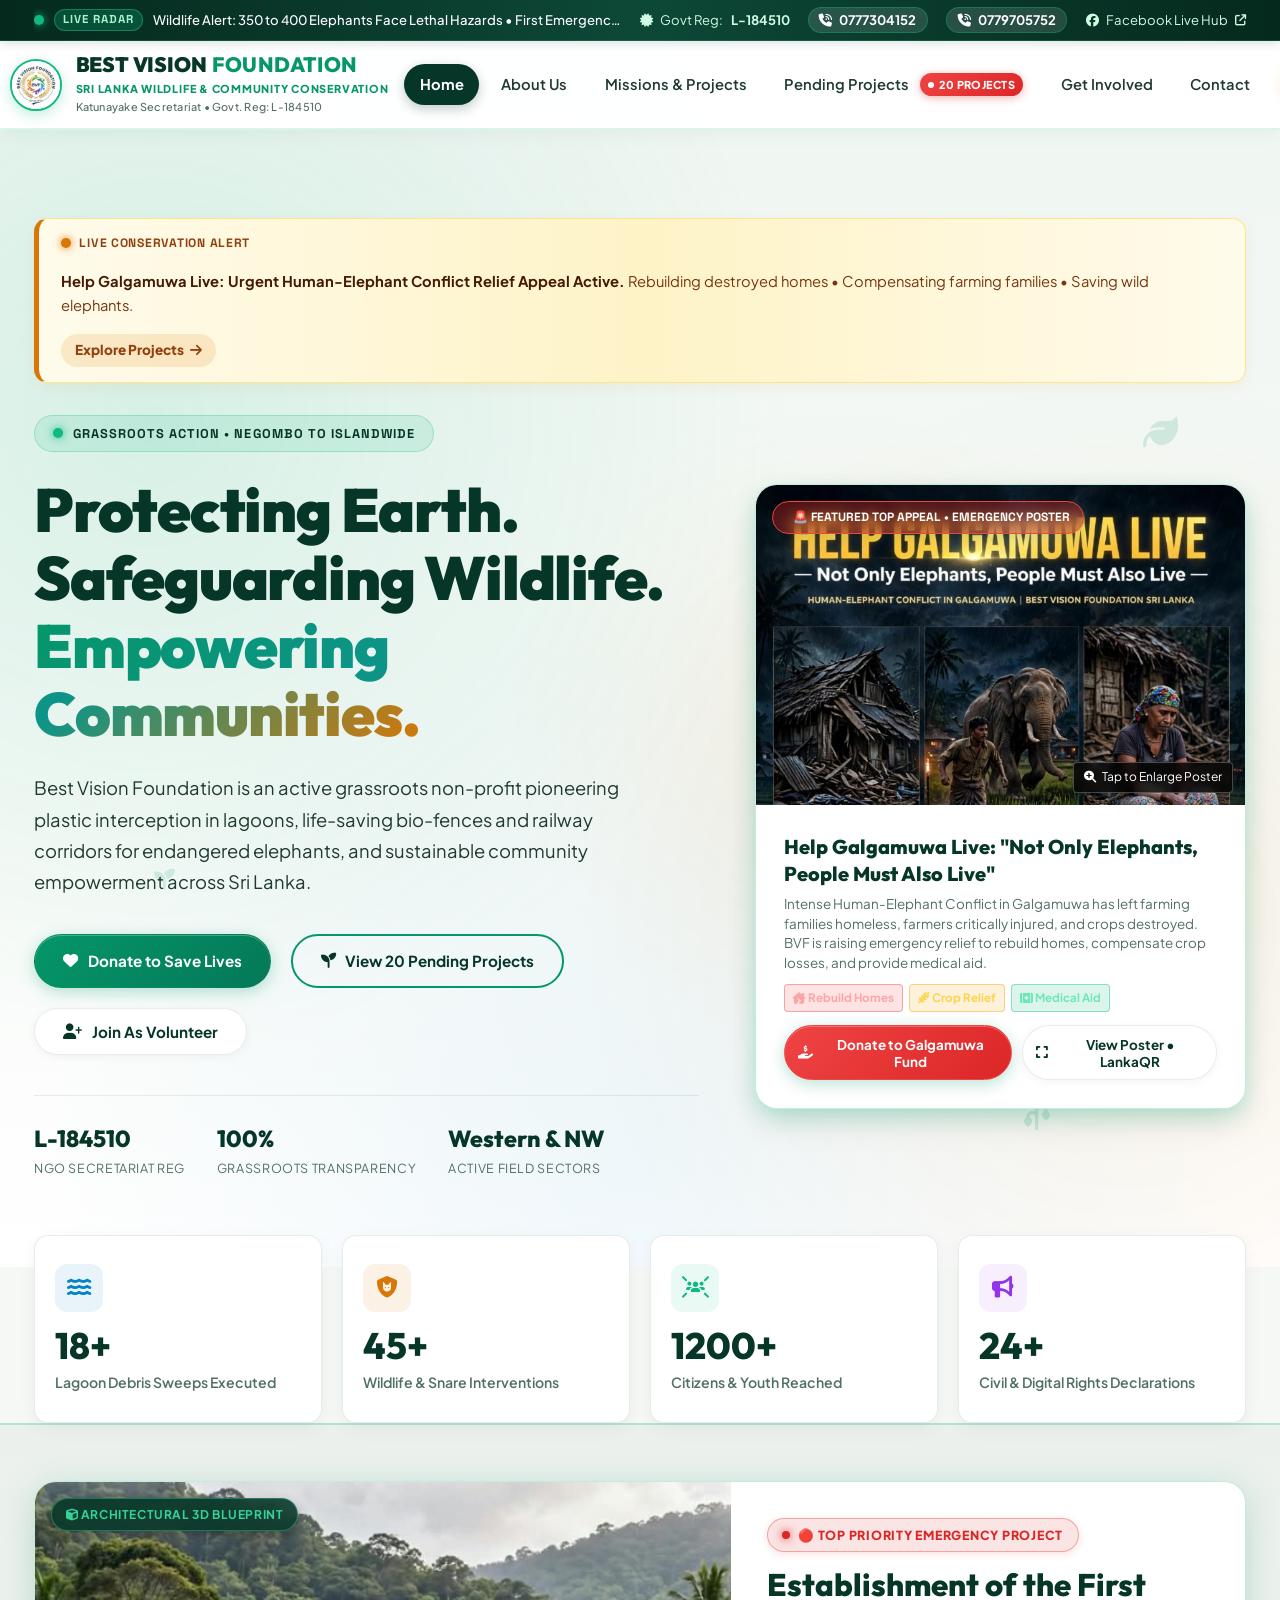
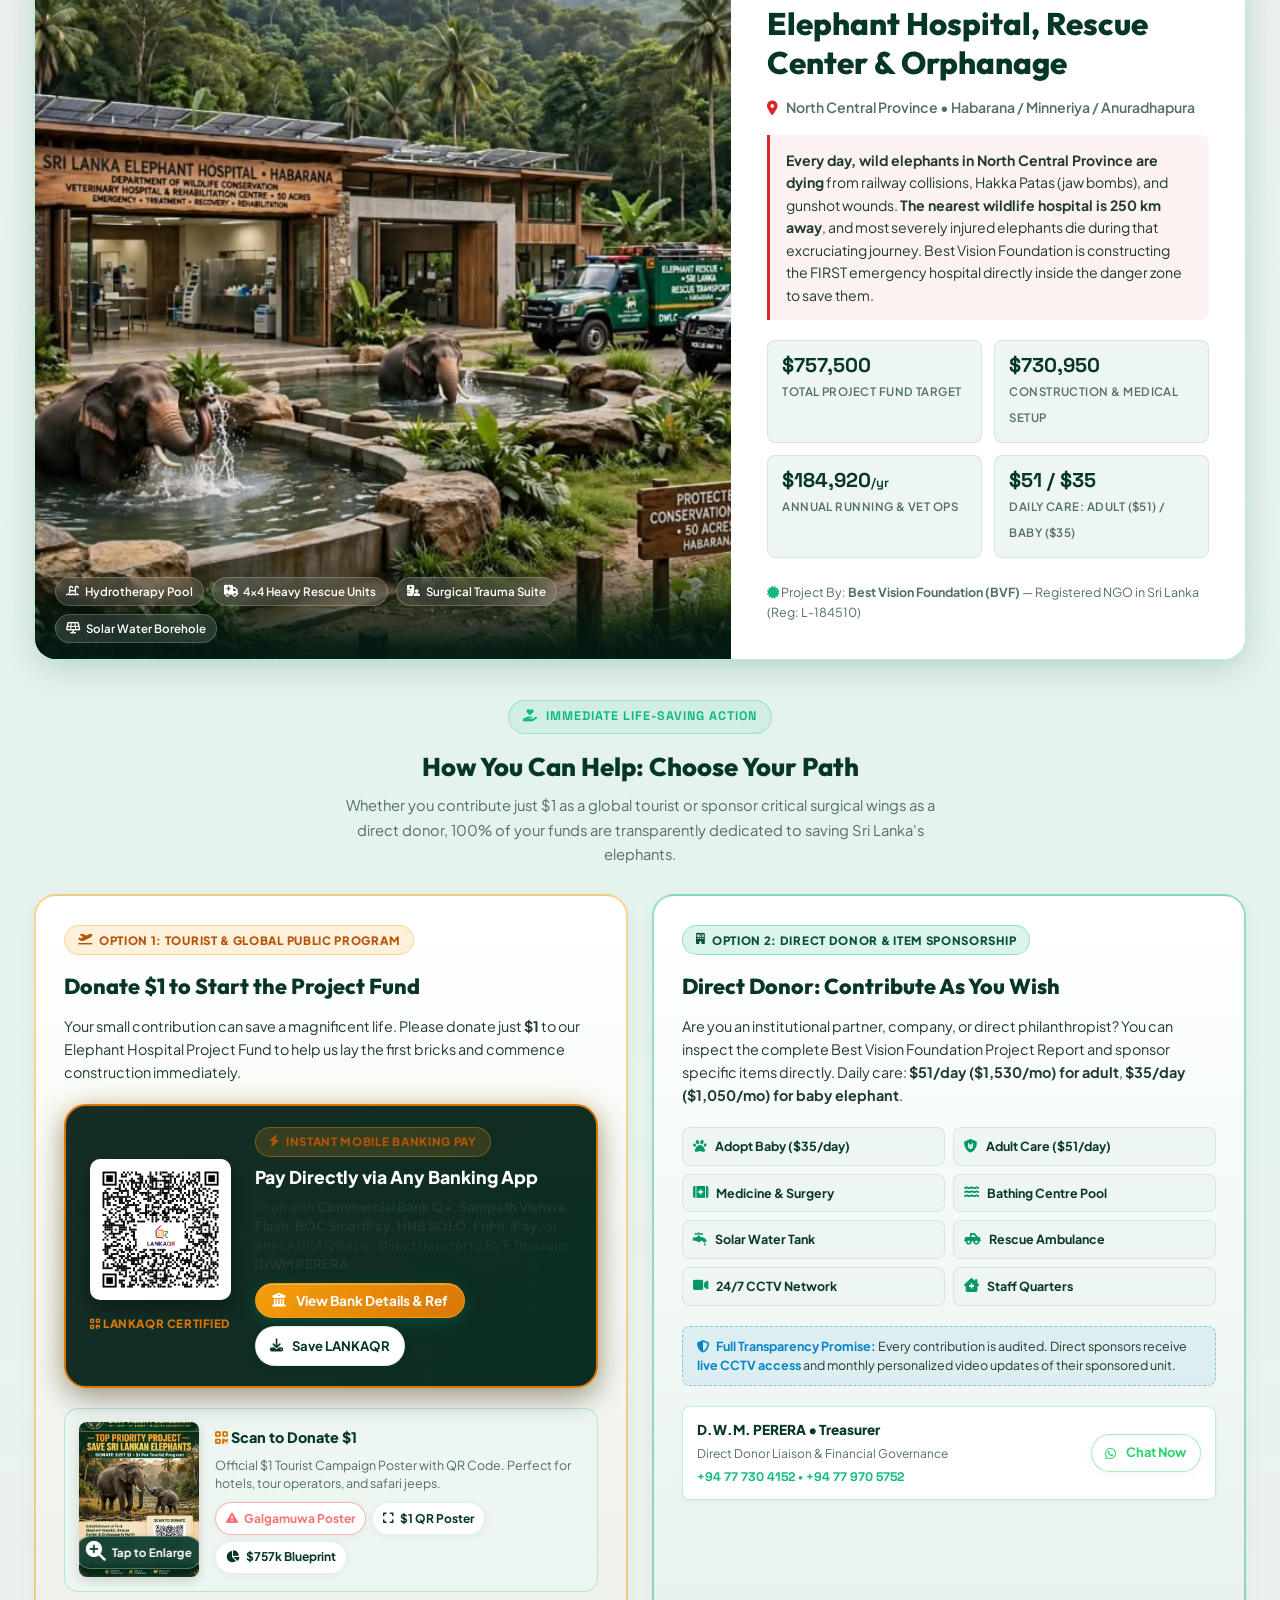
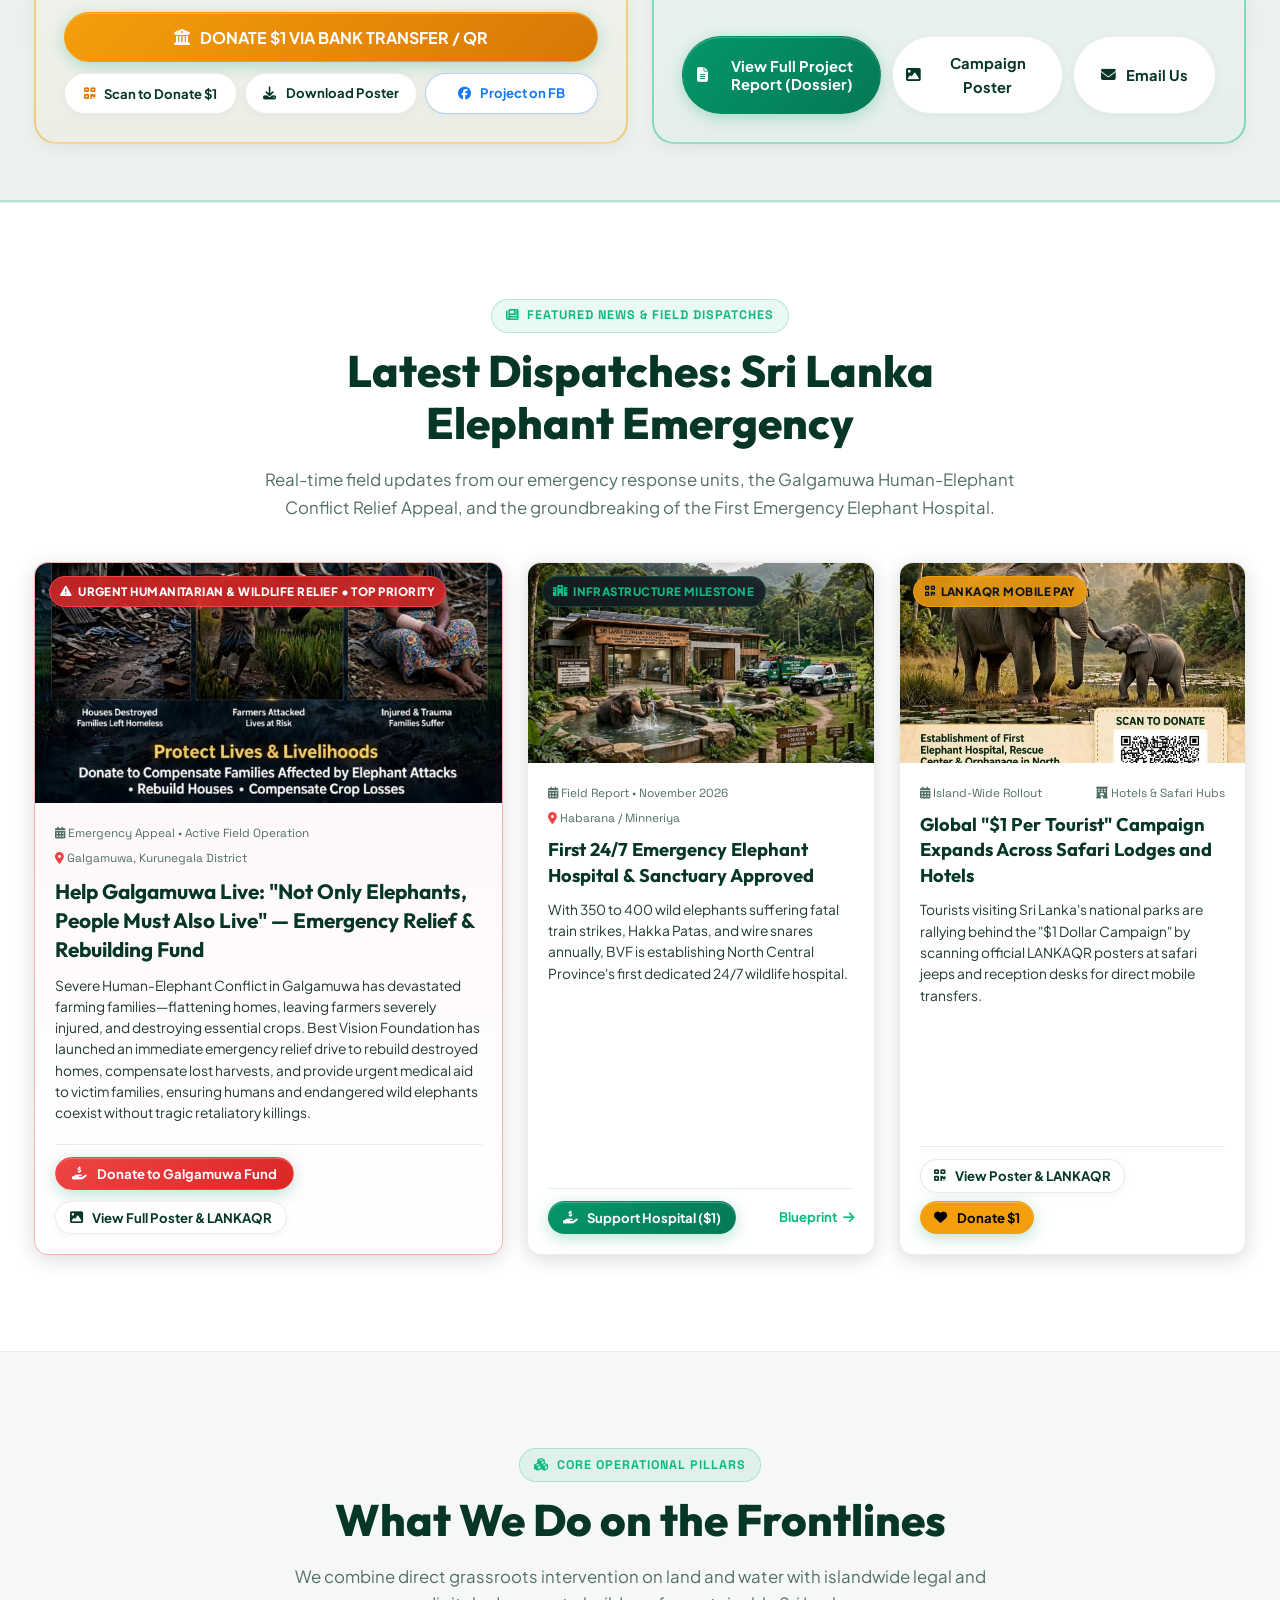
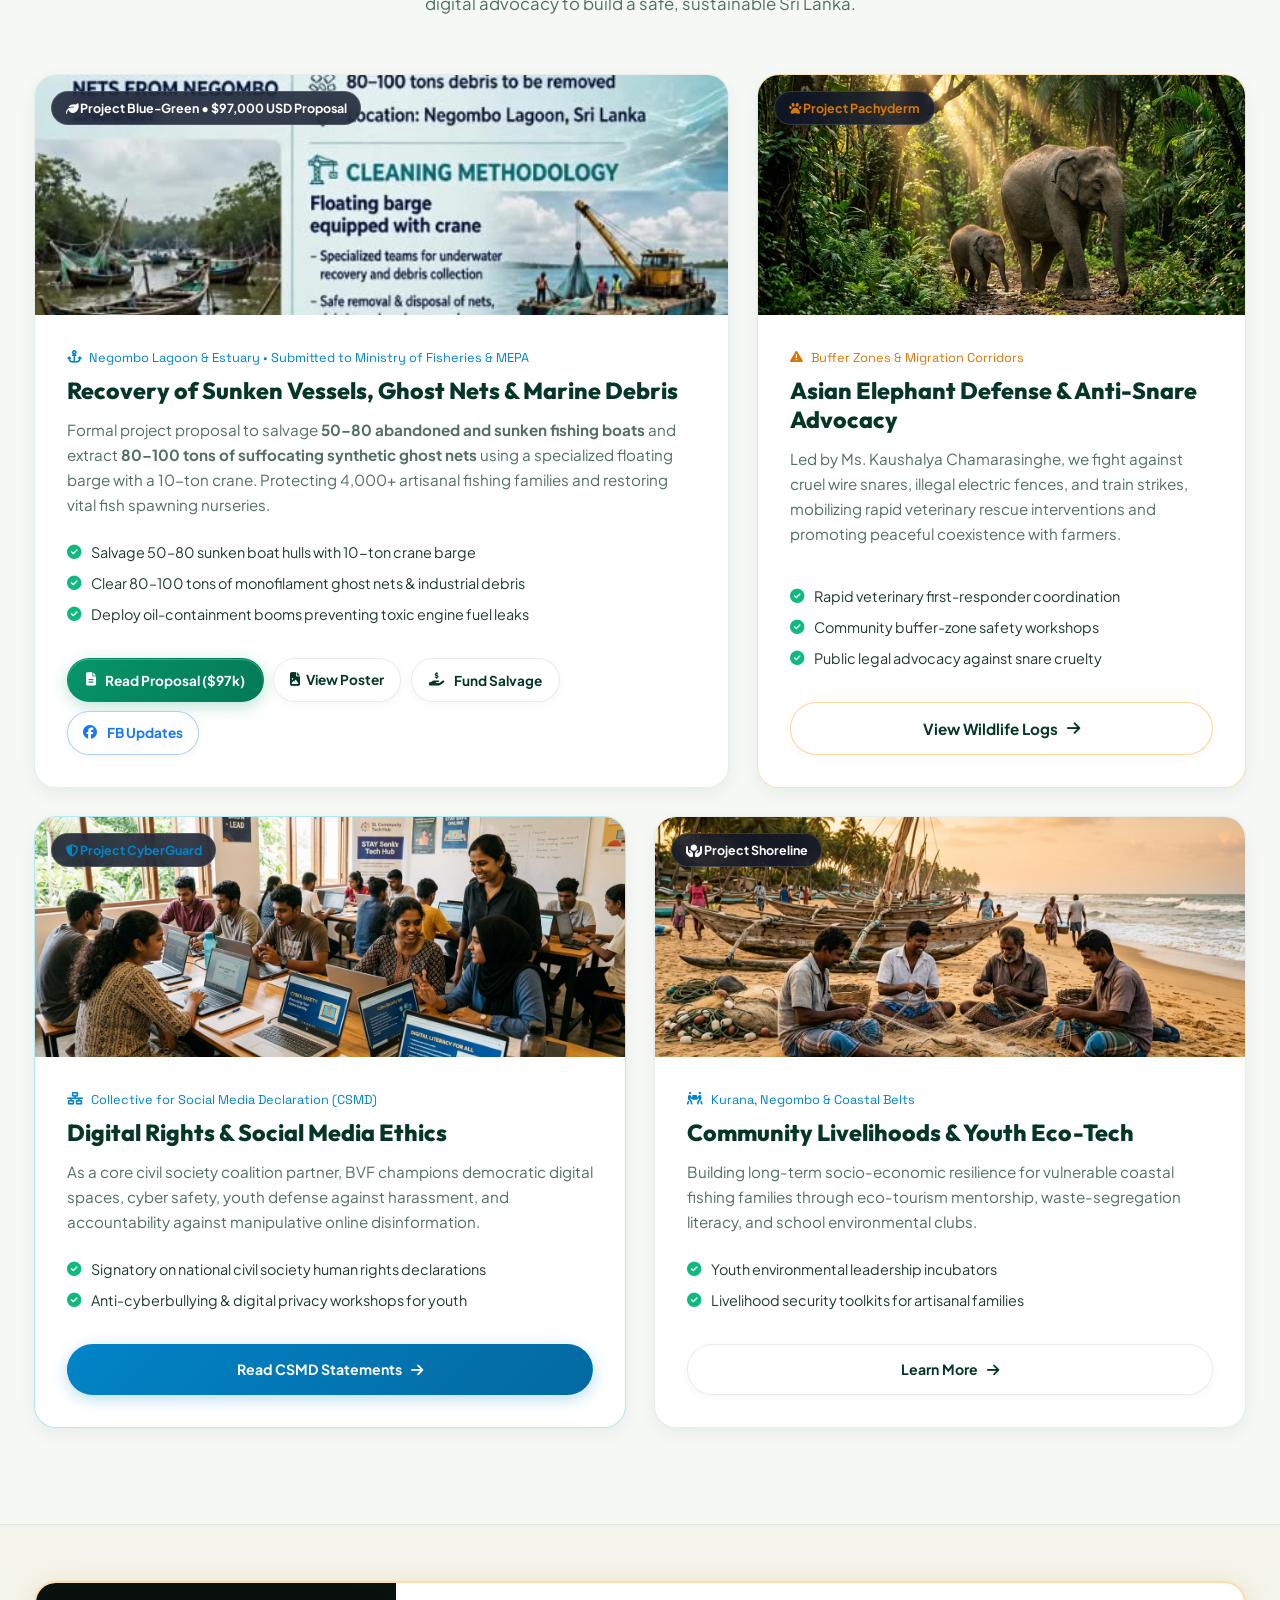
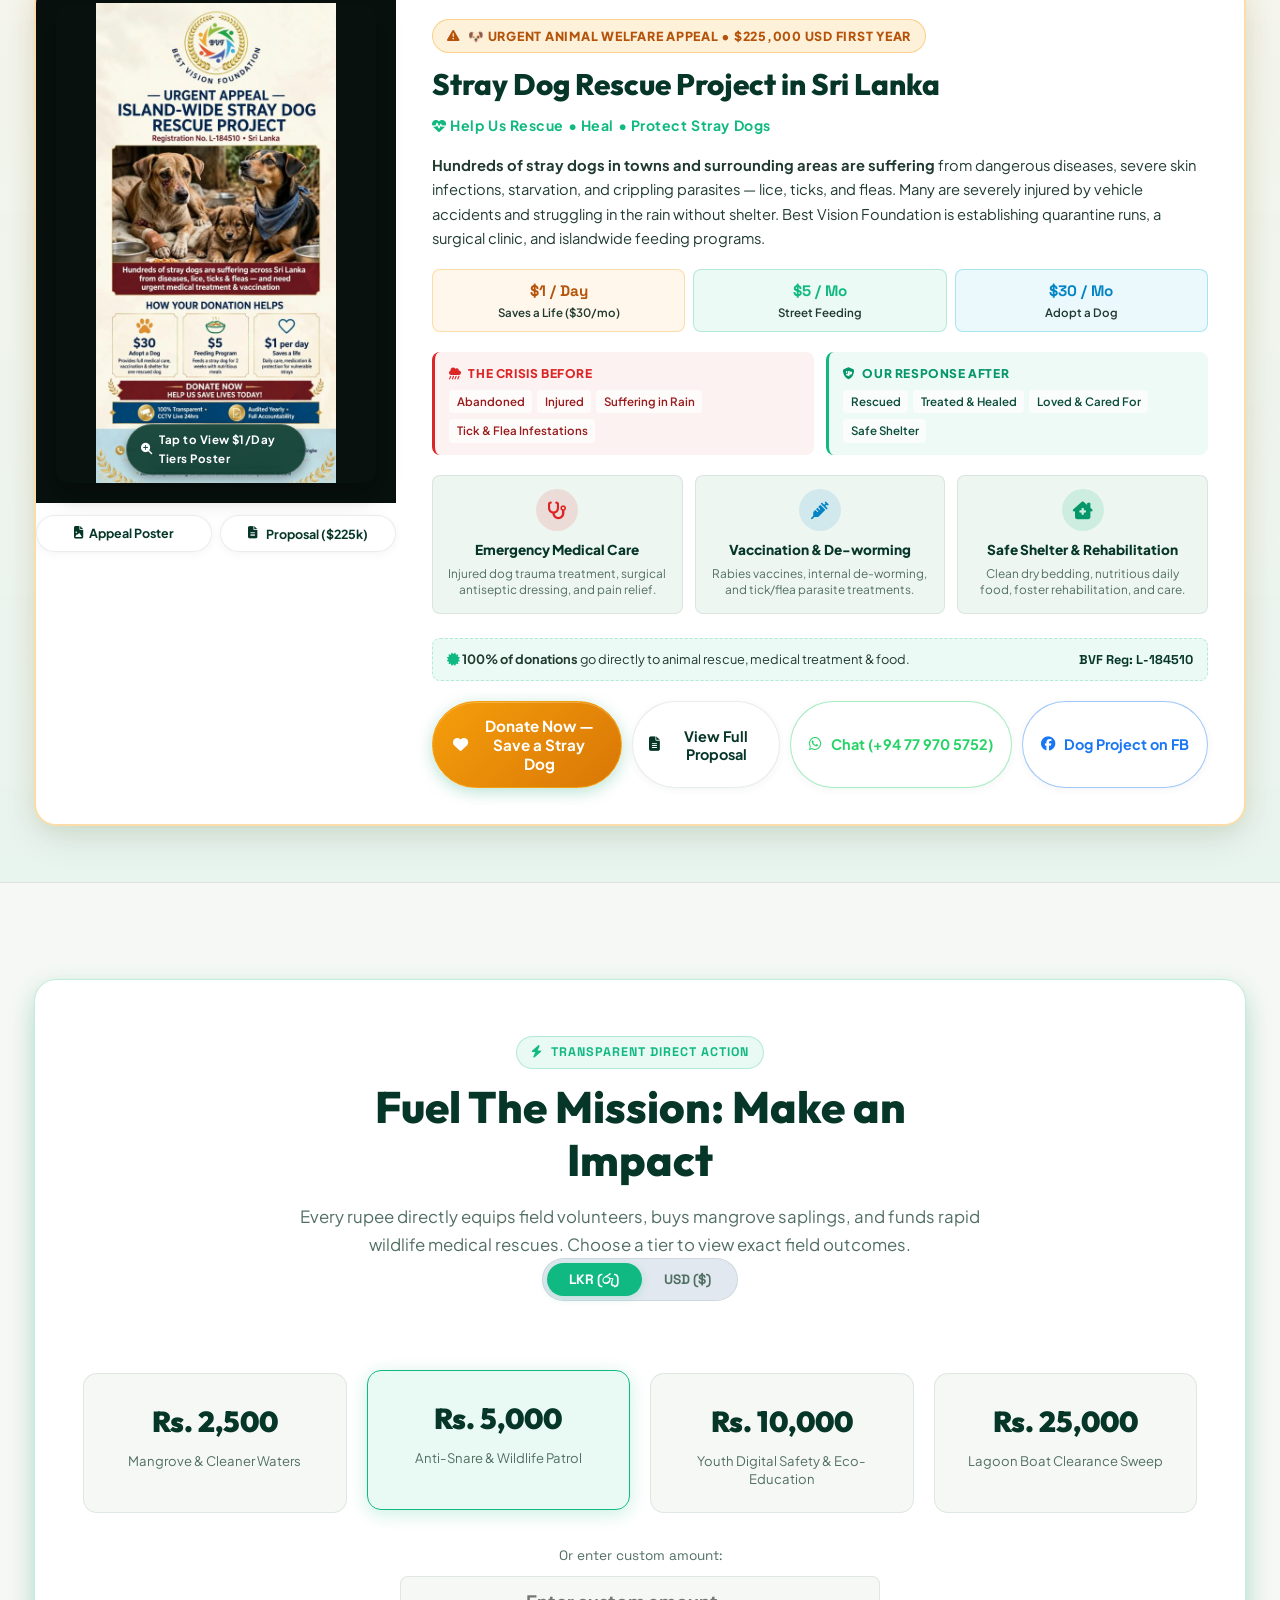
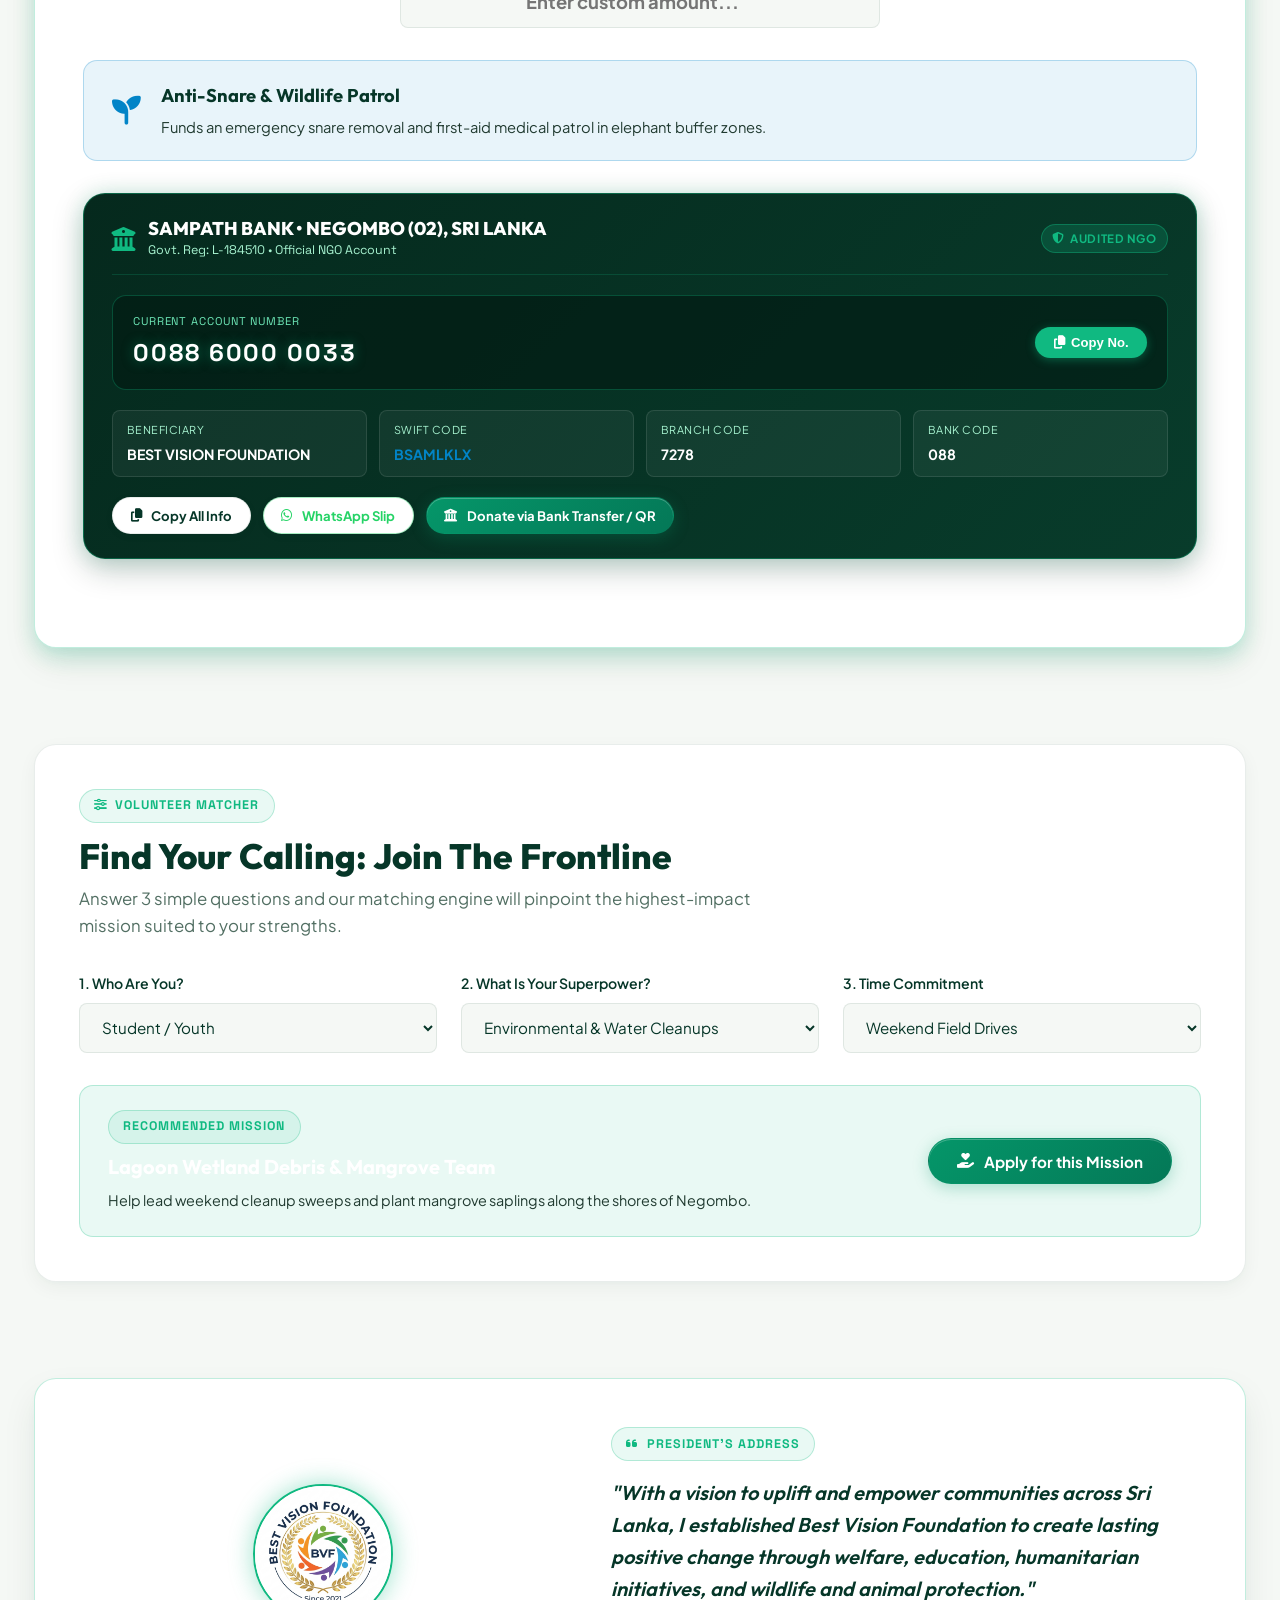
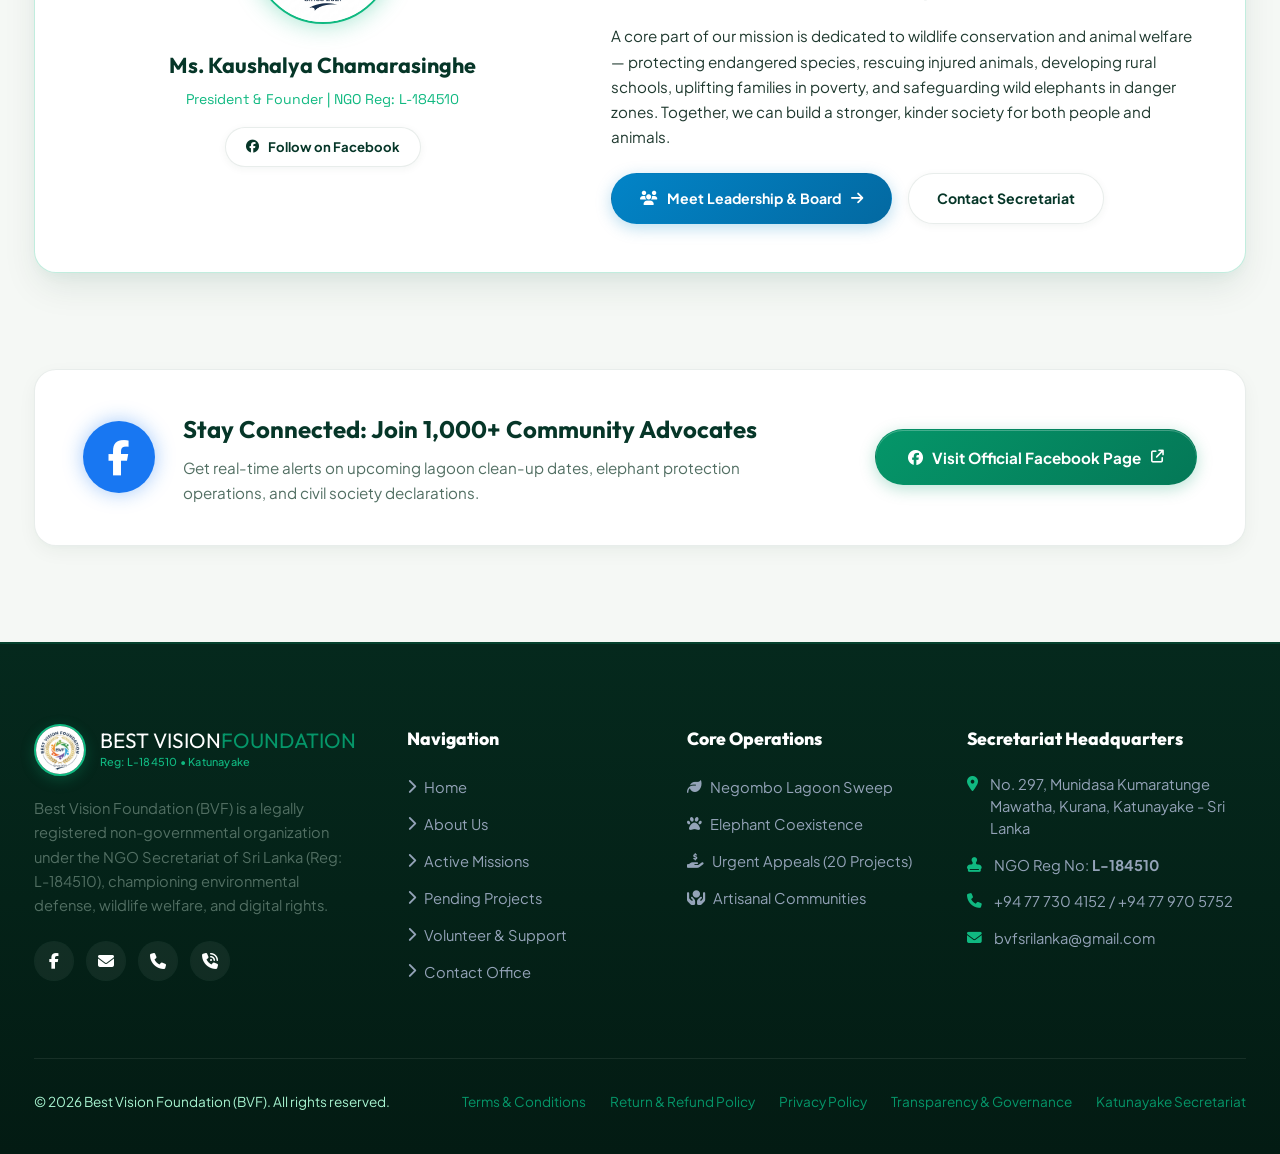
==== commit 16555e19: "feat: showcase latest Galgamuwa campaign poster as featured top poster on homepage" ====
--- a/index.html
+++ b/index.html
@@ -11,7 +11,7 @@
   <link rel="stylesheet" href="https://cdnjs.cloudflare.com/ajax/libs/font-awesome/6.5.1/css/all.min.css">
   
   <!-- Main Futuristic Stylesheet -->
-  <link rel="stylesheet" href="assets/css/style.css?v=5.0">
+  <link rel="stylesheet" href="assets/css/style.css?v=5.1">
 
   <!-- Immediate Theme Restore (Prevents Flash) -->
   <script>
@@ -156,36 +156,45 @@
         </div>
       </div>
 
-      <!-- Featured News Hero Visual Card (Elephants Priority) -->
+      <!-- Featured Top Poster Visual Card (Help Galgamuwa Live Campaign) -->
       <div class="hero-visual">
         <div class="holo-card">
-          <div class="holo-media">
-            <img src="assets/images/elephant-hospital-habarana.jpg" alt="First Emergency Elephant Hospital &amp; Rescue Center in Habarana / Minneriya / Anuradhapura">
-            <div class="holo-status-pill" style="background: rgba(220, 38, 38, 0.25); border-color: #ef4444; color: #fca5a5;">
-              <span class="pulse-dot" style="background: #ef4444;"></span> FEATURED NEWS &bull; TOP APPEAL
+          <div class="holo-media" style="cursor: pointer; height: 320px;" onclick="openBvfModal('galgamuwaPosterModal')" title="Click to enlarge full Galgamuwa Campaign Poster">
+            <img src="assets/images/galgamuwa-relief-campaign-poster.jpg" alt="Help Galgamuwa Live - Human-Elephant Conflict Emergency Relief Campaign Poster" style="object-position: center top;" />
+            <div class="holo-status-pill" style="background: rgba(220, 38, 38, 0.35); border-color: #ef4444; color: #ffffff; font-weight: 800;">
+              <span class="pulse-dot" style="background: #ef4444;"></span> 🚨 FEATURED TOP APPEAL &bull; EMERGENCY POSTER
+            </div>
+            <div style="position: absolute; bottom: 0.75rem; right: 0.75rem; background: rgba(0,0,0,0.78); backdrop-filter: blur(4px); padding: 0.3rem 0.65rem; border-radius: 4px; font-size: 0.75rem; color: #ffffff; border: 1px solid rgba(255,255,255,0.25); display: flex; align-items: center; gap: 0.35rem;">
+              <i class="fa-solid fa-magnifying-glass-plus"></i> Tap to Enlarge Poster
             </div>
           </div>
           <div class="holo-body">
-            <h3 class="holo-title">First Emergency Elephant Hospital &amp; Sanctuary</h3>
-            <p class="holo-desc">
-              Constructing Sri Lanka's first 24/7 wildlife trauma hospital directly in the North Central danger zone (Habarana / Minneriya / Anuradhapura) to save 350&ndash;400 elephants from railway collisions, jaw bombs, and wire snares.
+            <h3 class="holo-title" style="font-size: 1.25rem; line-height: 1.35; margin-bottom: 0.45rem;">
+              <a href="javascript:void(0)" onclick="openBvfModal('galgamuwaPosterModal')" style="color: inherit; text-decoration: none;">Help Galgamuwa Live: "Not Only Elephants, People Must Also Live"</a>
+            </h3>
+            <p class="holo-desc" style="font-size: 0.84rem; line-height: 1.45; margin-bottom: 0.75rem;">
+              Intense Human-Elephant Conflict in Galgamuwa has left farming families homeless, farmers critically injured, and crops destroyed. BVF is raising emergency relief to rebuild homes, compensate crop losses, and provide medical aid.
             </p>
             
-            <div class="progress-track">
-              <div class="progress-fill" style="width: 32%; background: linear-gradient(90deg, #f59e0b, #10b981);"></div>
-            </div>
-            <div class="progress-meta">
-              <span>Target: $757,500 USD Fund</span>
-              <strong style="color: var(--amber-solar);"><i class="fa-solid fa-qrcode"></i> $1 Tourist Campaign Active</strong>
-            </div>
-
-            <div style="margin-top: 1.25rem; display: flex; gap: 0.75rem;">
-              <button class="btn btn-neon-glow" onclick="openDonationModal('Elephant Hospital &amp; Orphanage (Habarana / Minneriya / Anuradhapura)', 1)" style="flex: 1; padding: 0.6rem 1rem; font-size: 0.85rem; background: linear-gradient(135deg, #f59e0b, #d97706); border-color: #f59e0b; color: #ffffff;">
-                <i class="fa-solid fa-heart"></i> Donate $1 QR / Wire
+            <div style="display: flex; gap: 0.4rem; flex-wrap: wrap; margin-bottom: 0.85rem;">
+              <span style="font-size: 0.72rem; padding: 0.2rem 0.5rem; border-radius: 4px; background: rgba(239, 68, 68, 0.15); border: 1px solid rgba(239, 68, 68, 0.4); color: #fca5a5; font-weight: 700;">
+                <i class="fa-solid fa-house-chimney-crack"></i> Rebuild Homes
+              </span>
+              <span style="font-size: 0.72rem; padding: 0.2rem 0.5rem; border-radius: 4px; background: rgba(245, 158, 11, 0.15); border: 1px solid rgba(245, 158, 11, 0.4); color: #fcd34d; font-weight: 700;">
+                <i class="fa-solid fa-wheat-awn"></i> Crop Relief
+              </span>
+              <span style="font-size: 0.72rem; padding: 0.2rem 0.5rem; border-radius: 4px; background: rgba(16, 185, 129, 0.15); border: 1px solid rgba(16, 185, 129, 0.4); color: #6ee7b7; font-weight: 700;">
+                <i class="fa-solid fa-kit-medical"></i> Medical Aid
+              </span>
+            </div>
+
+            <div style="display: flex; gap: 0.6rem; flex-wrap: wrap;">
+              <button class="btn btn-neon-glow" onclick="openDonationModal('Galgamuwa Human-Elephant Conflict Relief &amp; Rebuilding Fund', 1)" style="flex: 1.2; padding: 0.6rem 0.85rem; font-size: 0.84rem; background: linear-gradient(135deg, #ef4444, #dc2626); border-color: #ef4444; color: #ffffff;">
+                <i class="fa-solid fa-hand-holding-dollar"></i> Donate to Galgamuwa Fund
               </button>
-              <a href="#elephant-hospital" class="btn btn-glass" style="padding: 0.6rem 1rem; font-size: 0.85rem;">
-                <i class="fa-solid fa-hospital"></i> Hospital Blueprint
-              </a>
+              <button class="btn btn-glass" onclick="openBvfModal('galgamuwaPosterModal')" style="flex: 1; padding: 0.6rem 0.85rem; font-size: 0.84rem;">
+                <i class="fa-solid fa-expand"></i> View Poster &bull; LankaQR
+              </button>
             </div>
           </div>
         </div>
@@ -367,6 +376,9 @@
                   Official $1 Tourist Campaign Poster with QR Code. Perfect for hotels, tour operators, and safari jeeps.
                 </div>
                 <div style="display: flex; gap: 0.35rem; flex-wrap: wrap; margin-top: 0.2rem;">
+                  <a href="assets/images/galgamuwa-relief-campaign-poster.jpg" target="_blank" rel="noopener" class="btn btn-glass" onclick="openGalgamuwaPosterModal(event)" style="padding: 0.35rem 0.65rem; font-size: 0.75rem; width: fit-content; text-decoration: none; display: inline-flex; align-items: center; gap: 0.35rem; color: #f87171; border-color: rgba(239, 68, 68, 0.4);">
+                    <i class="fa-solid fa-triangle-exclamation"></i> Galgamuwa Poster
+                  </a>
                   <a href="assets/images/elephant-hospital-tourist-poster.jpg" target="_blank" rel="noopener" class="btn btn-glass" onclick="openPosterLightbox(event)" style="padding: 0.35rem 0.65rem; font-size: 0.75rem; width: fit-content; text-decoration: none; display: inline-flex; align-items: center; gap: 0.35rem;">
                     <i class="fa-solid fa-expand"></i> $1 QR Poster
                   </a>
@@ -2041,6 +2053,6 @@
   </footer>
 
   <!-- Main JavaScript Engine -->
-  <script src="assets/js/main.js?v=5.0"></script>
+  <script src="assets/js/main.js?v=5.1"></script>
 </body>
 </html>
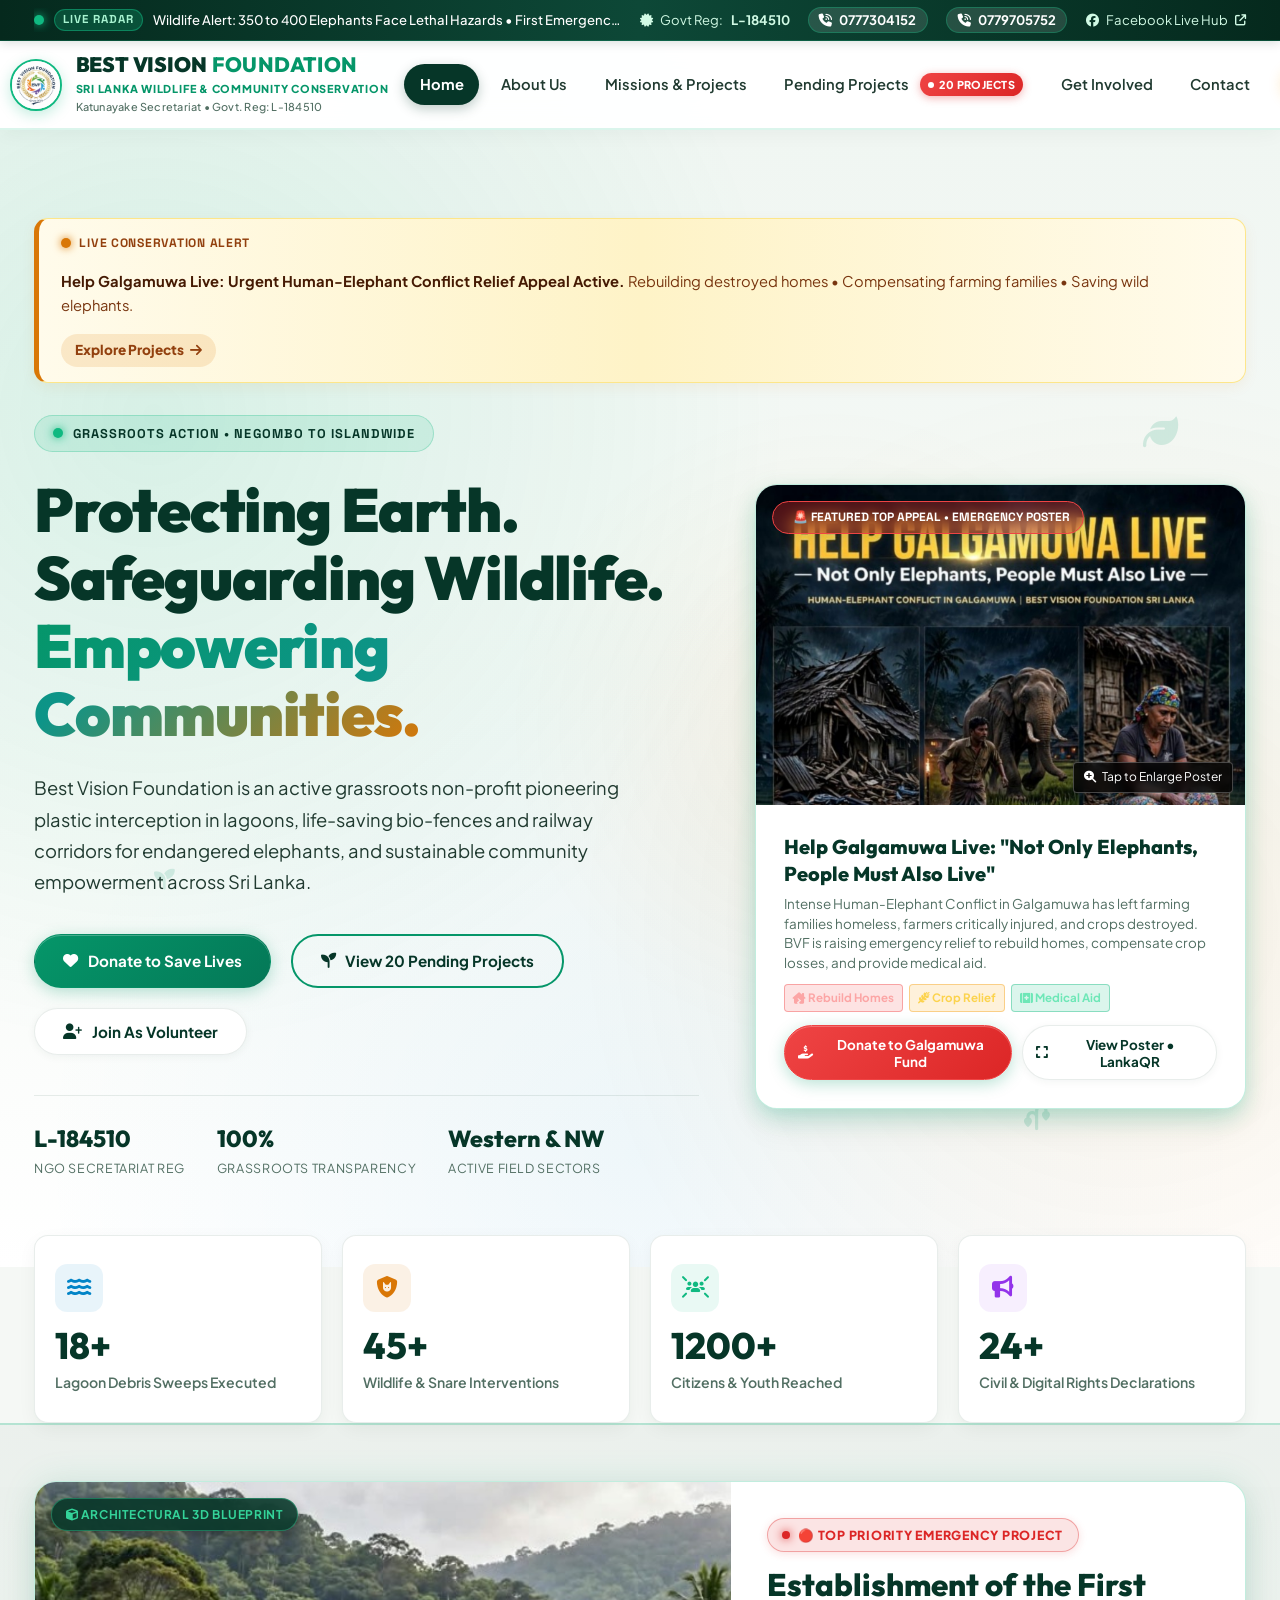
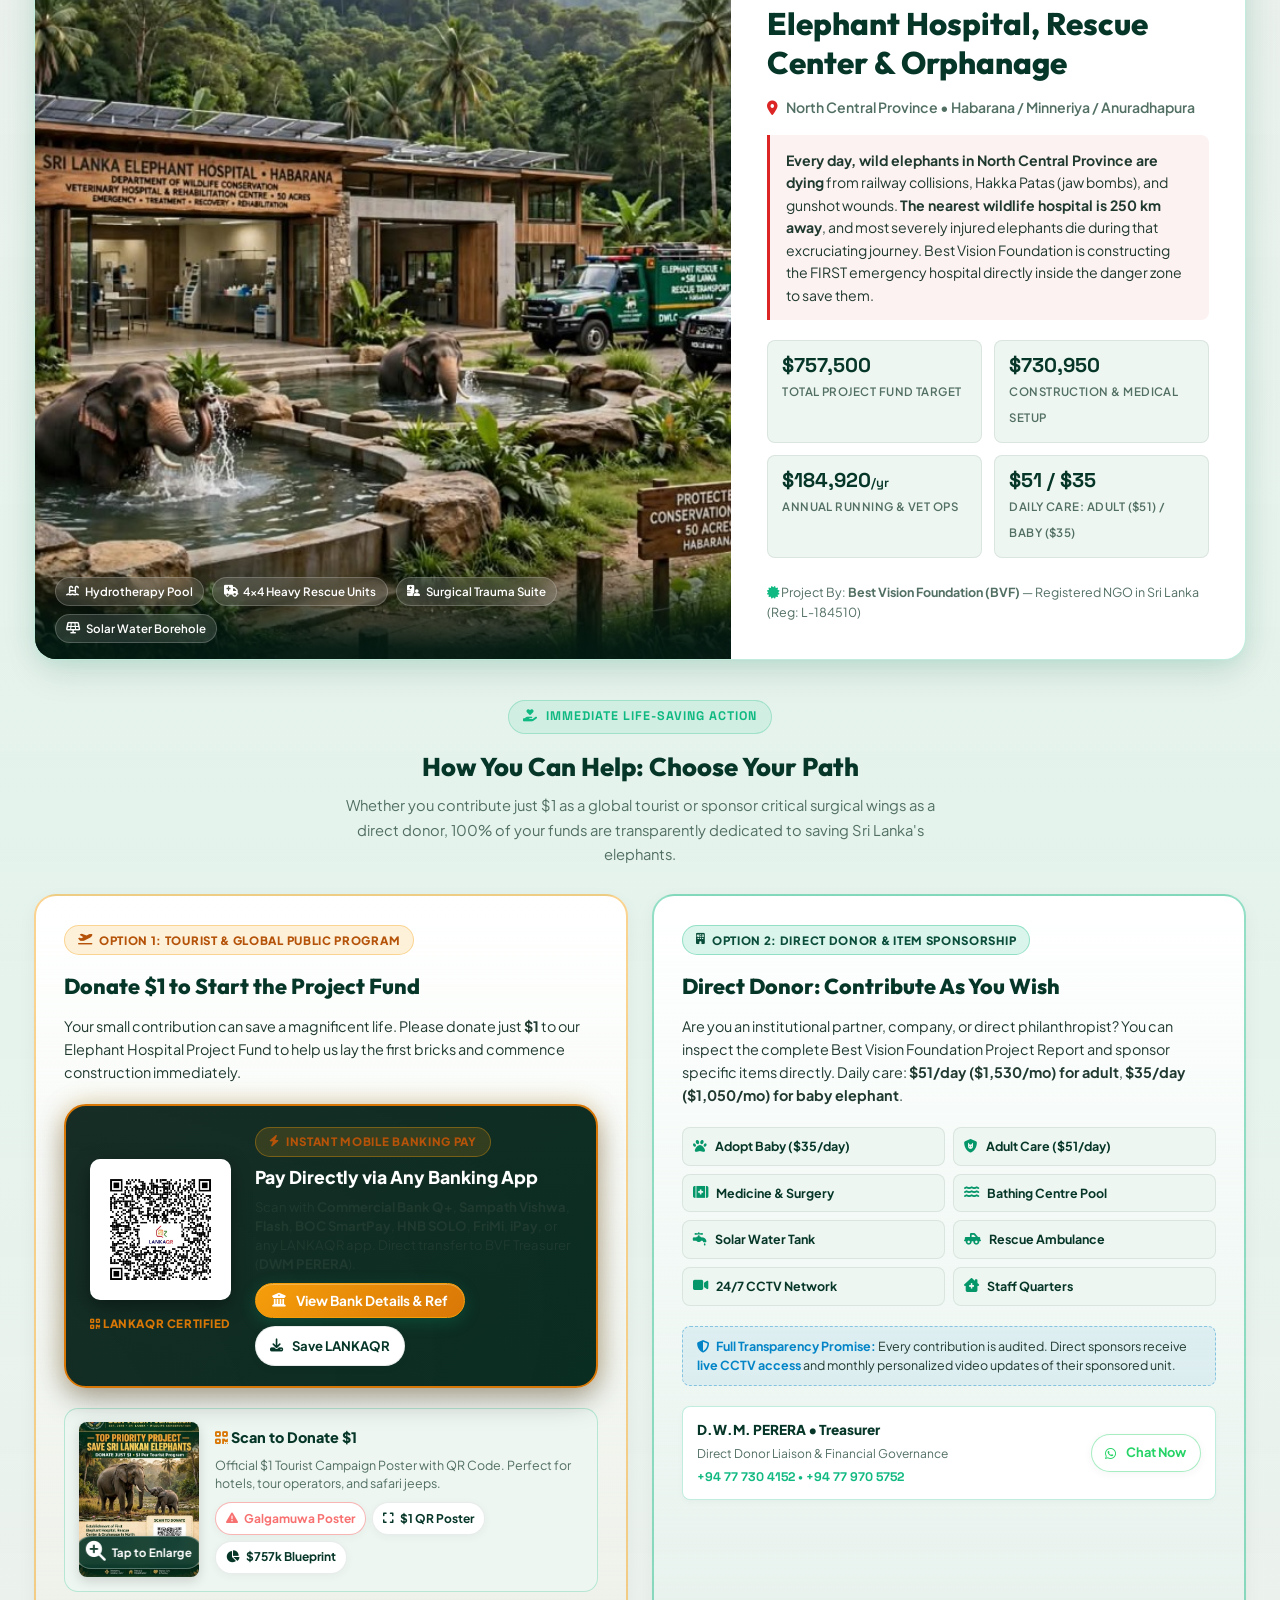
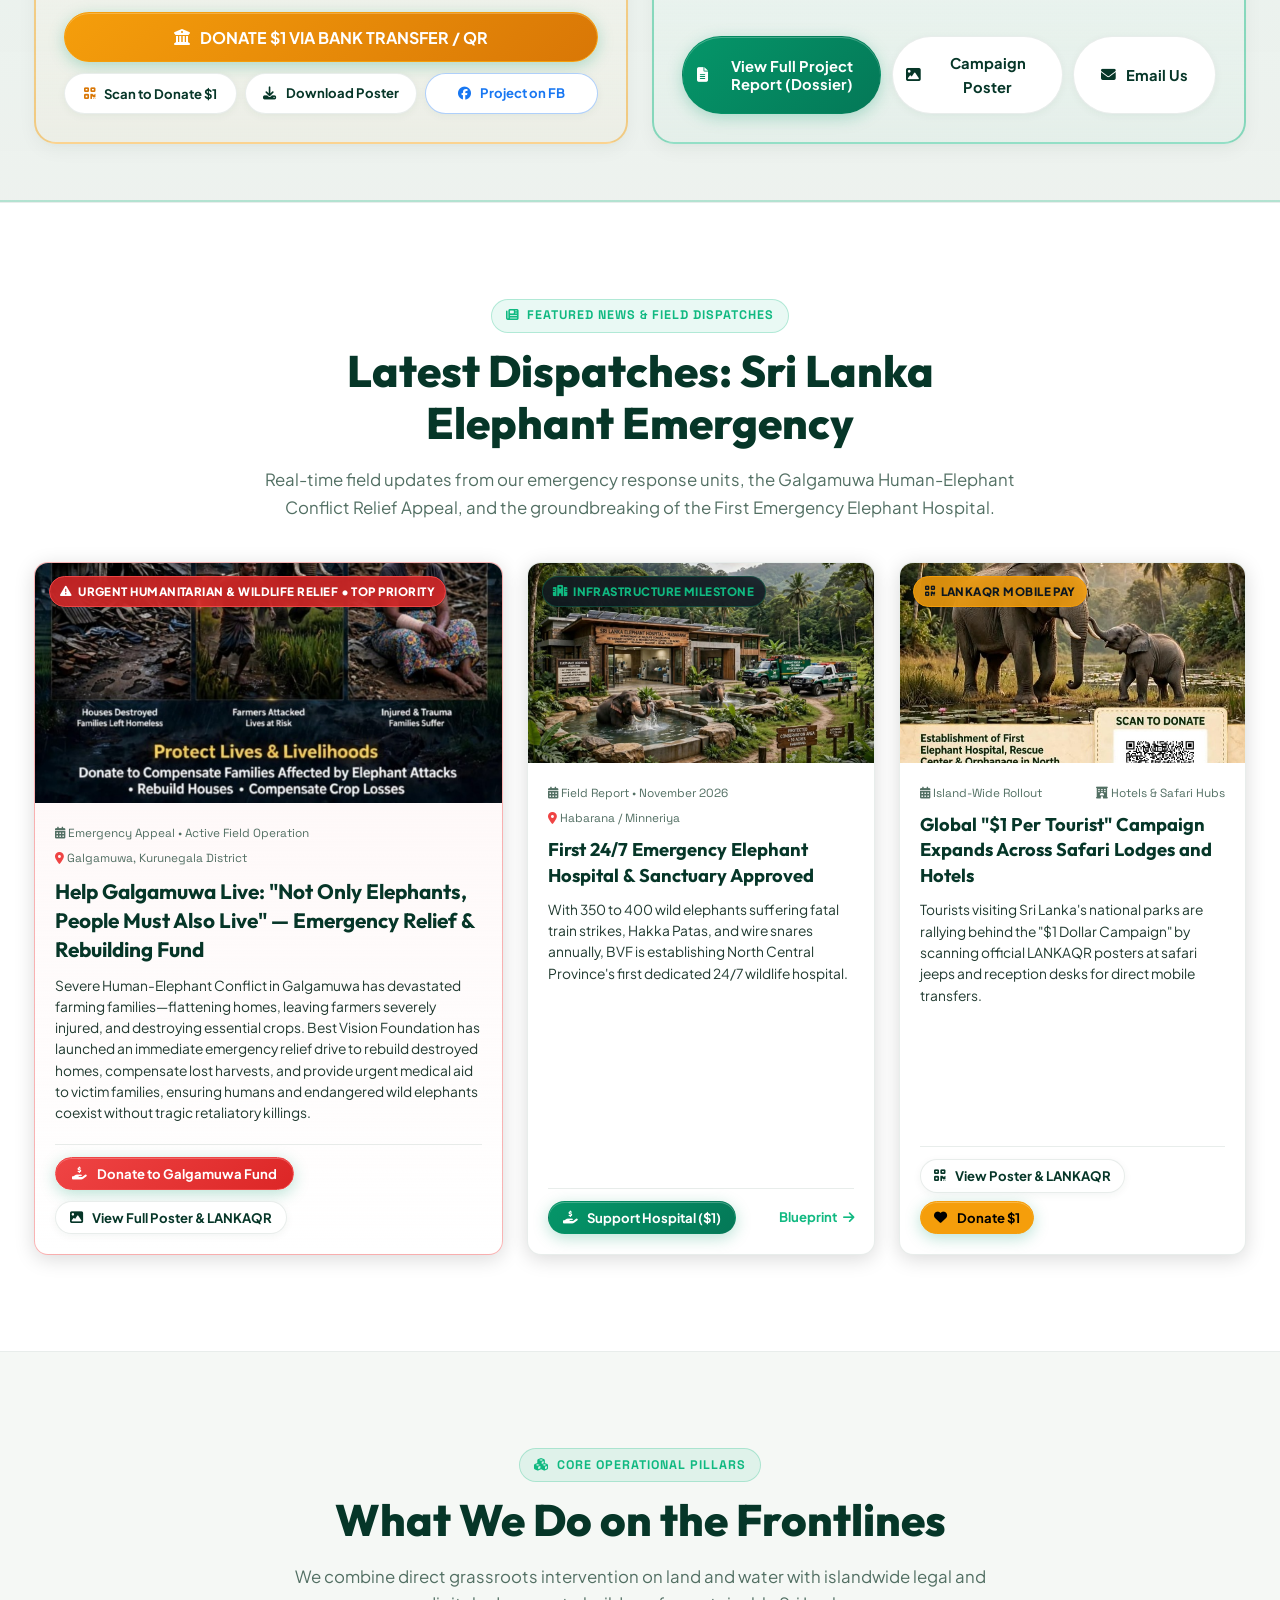
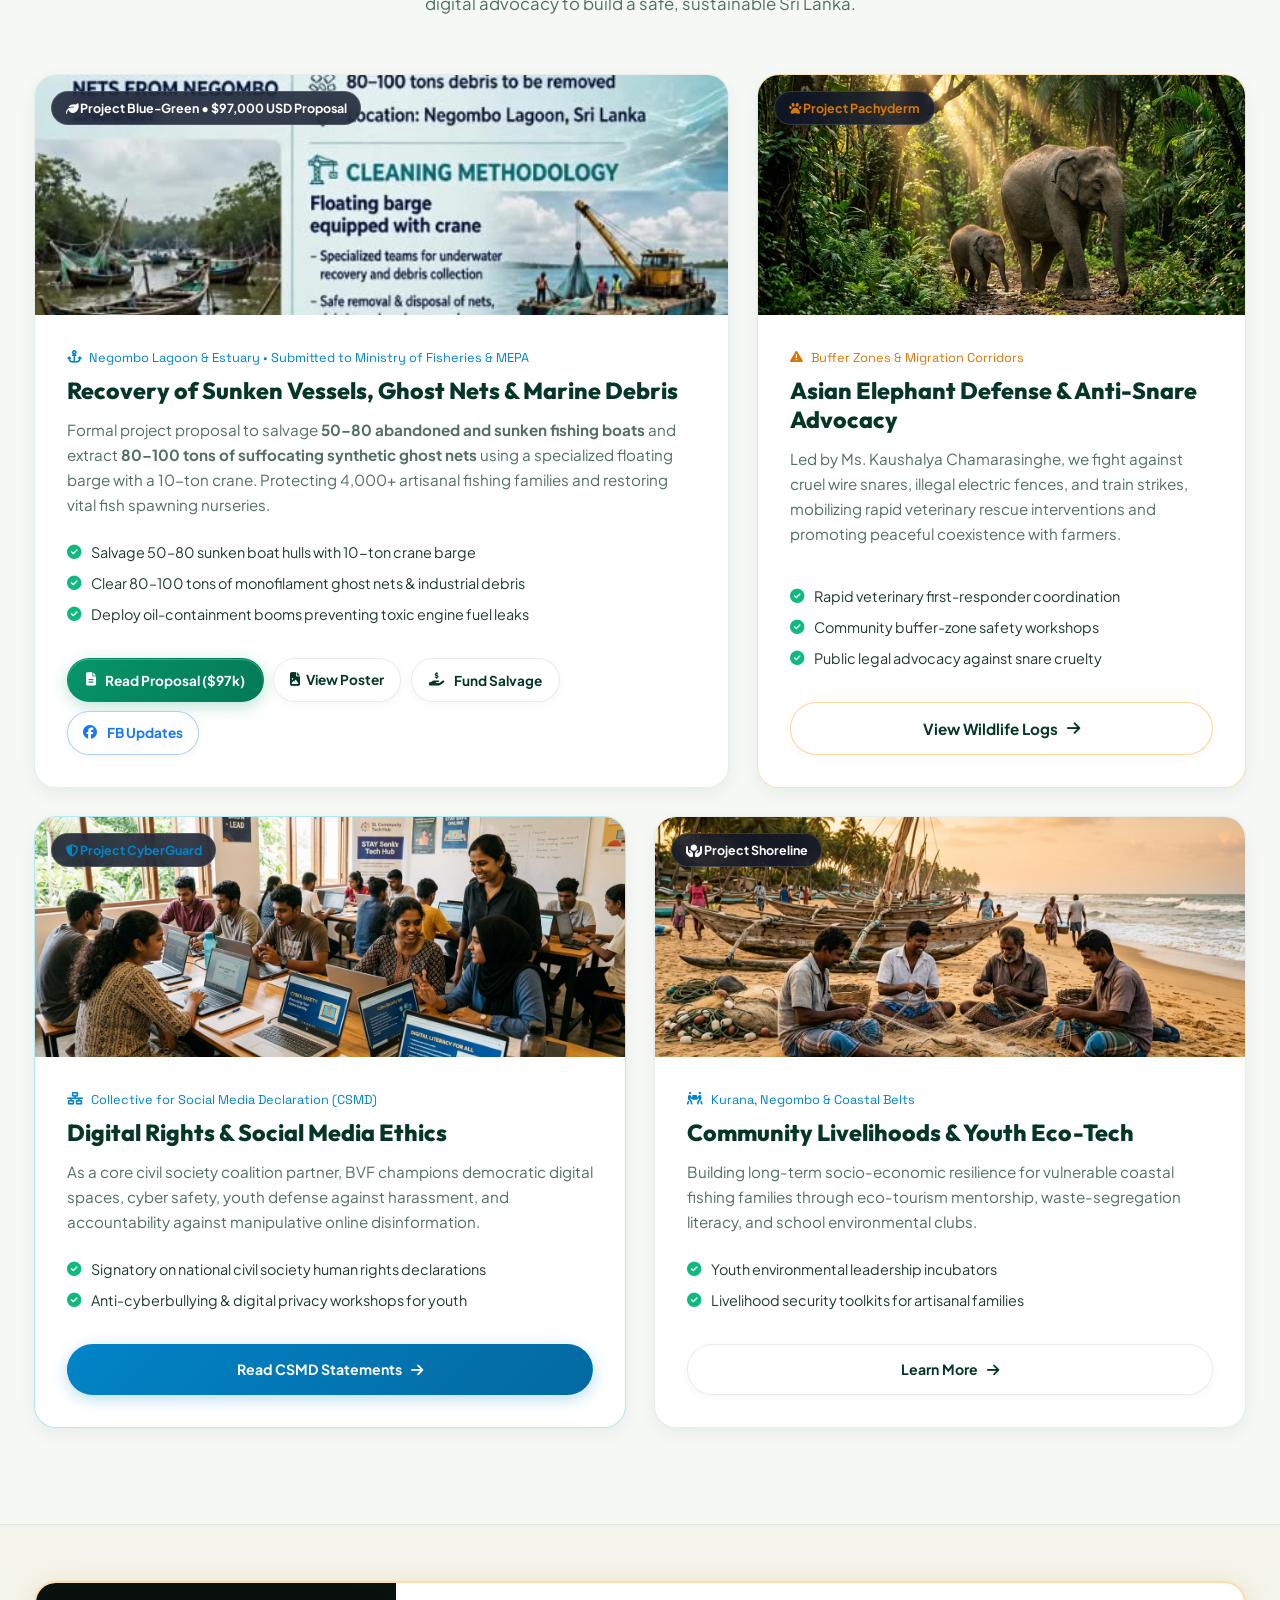
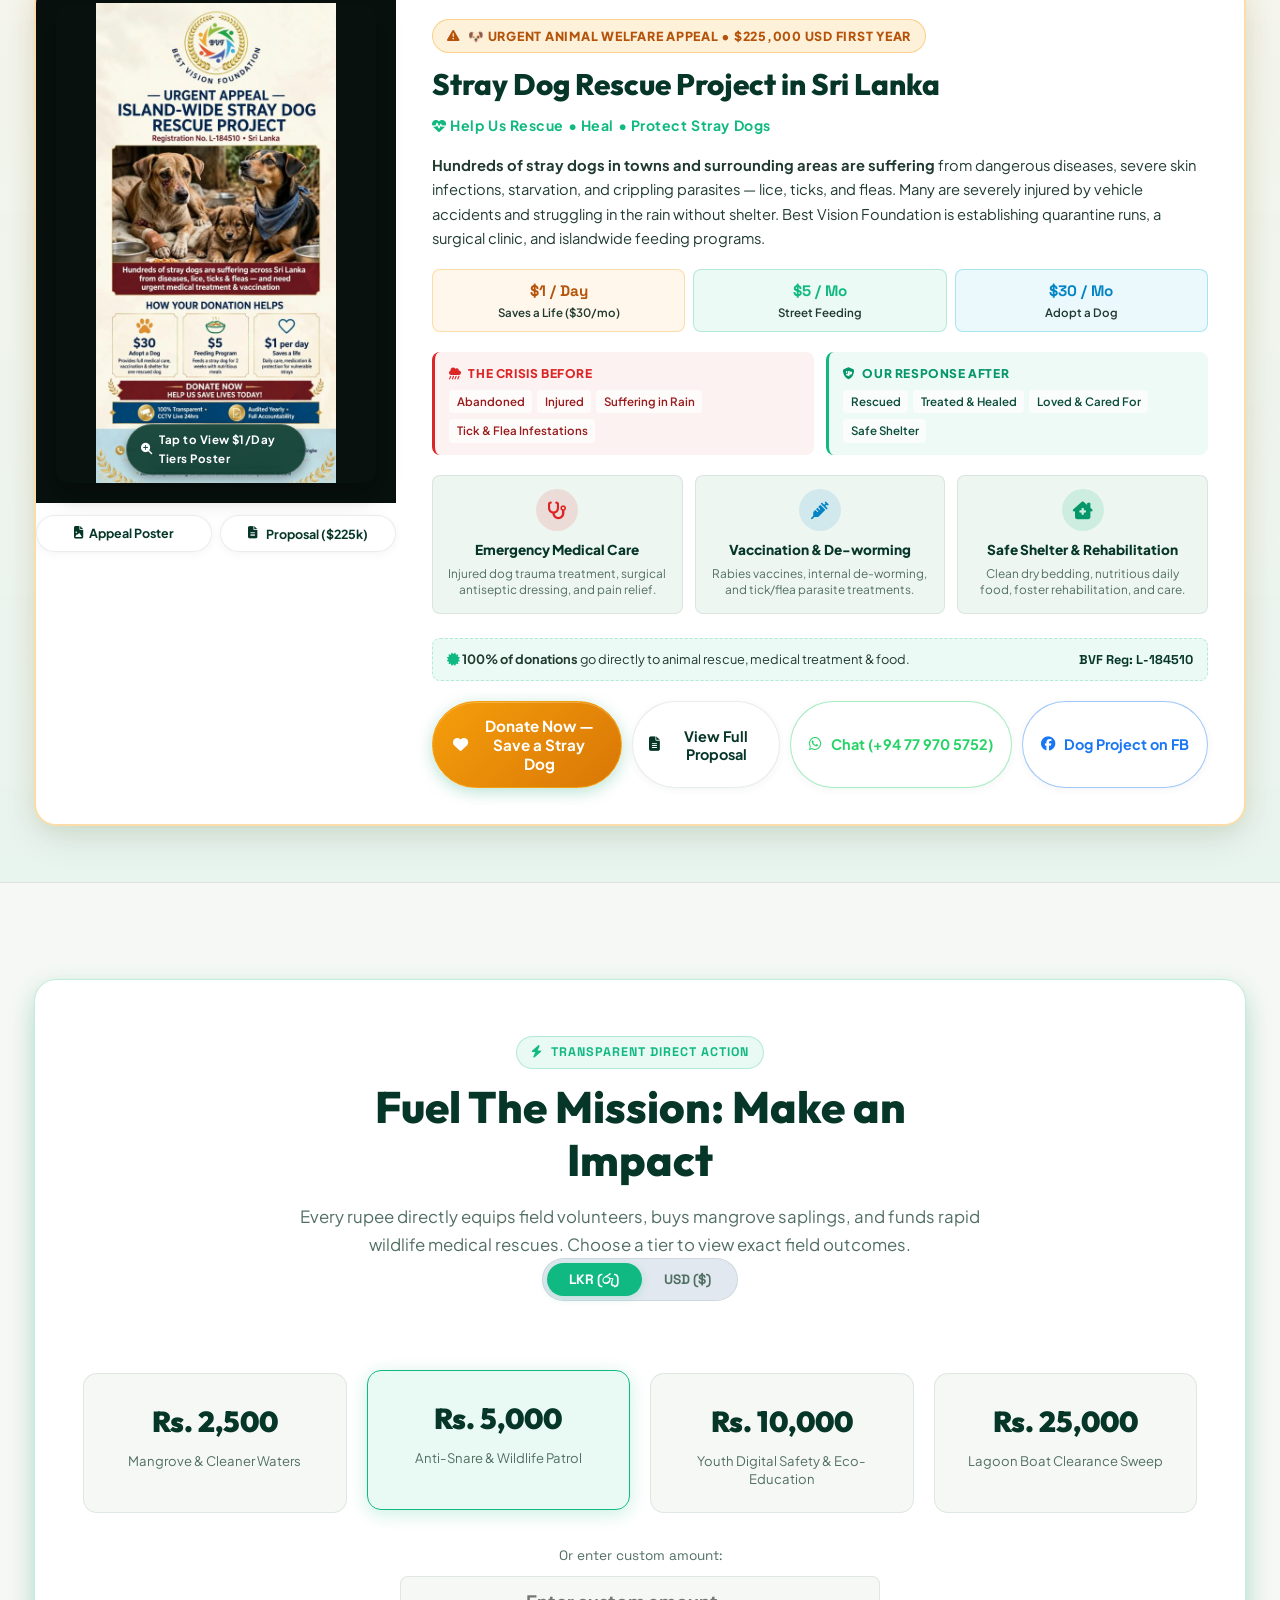
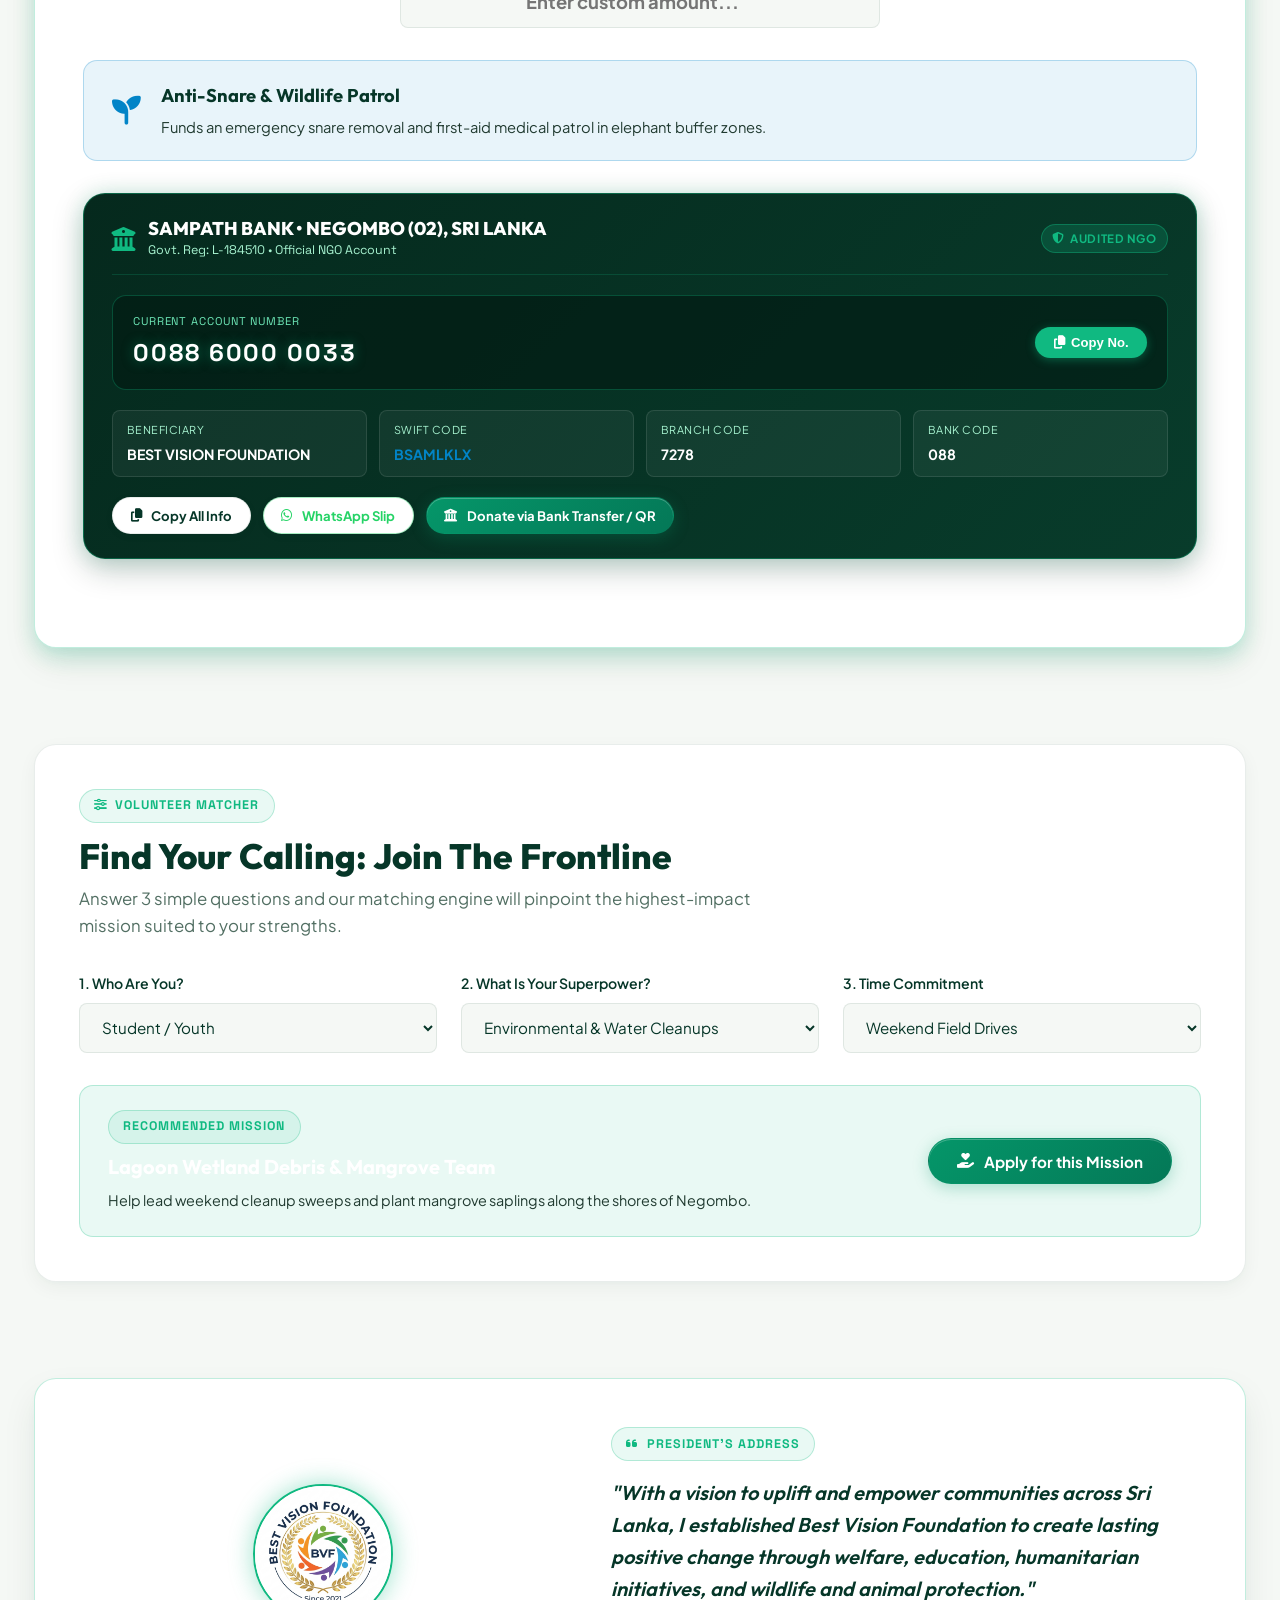
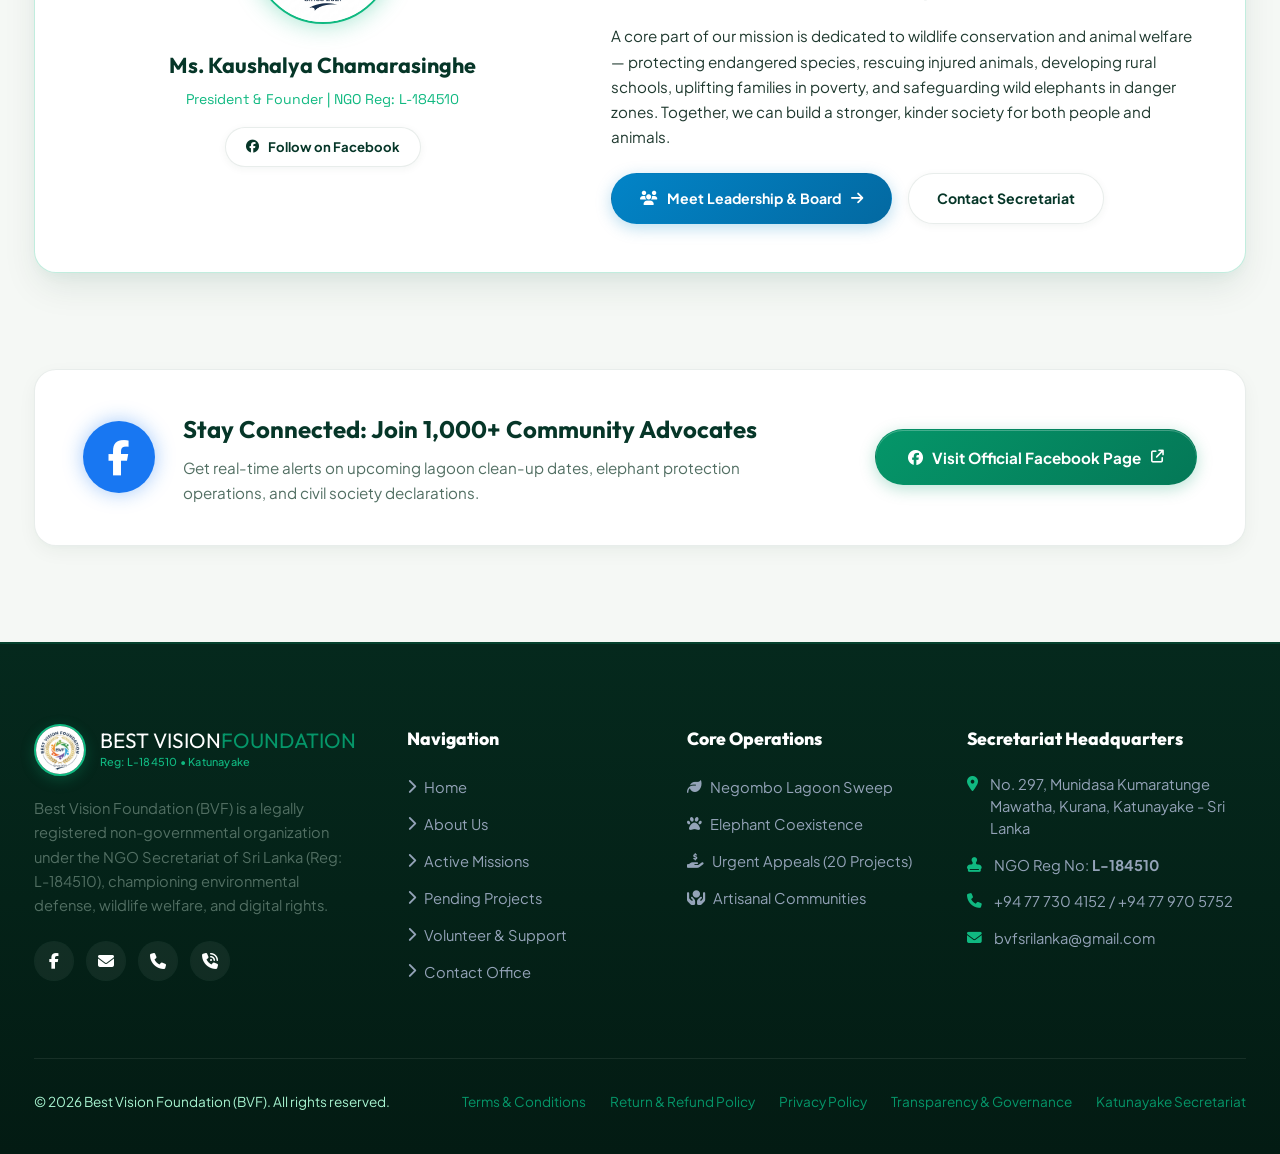
==== commit 22aec4ec: "feat(poster): add verified LankaQR code and clean bank details to Galgamuwa relief campaign poster" ====
--- a/index.html
+++ b/index.html
@@ -6,6 +6,19 @@
   <title>Best Vision Foundation | Future-Ready NGO (Reg: L-184510)</title>
   <meta name="description" content="Best Vision Foundation (BVF) is a futuristic, grassroots non-profit in Sri Lanka pioneering Negombo Lagoon conservation, Asian elephant defense, and digital rights advocacy.">
   <link rel="icon" type="image/svg+xml" href="assets/images/favicon.svg">
+  <!-- Social Media & Open Graph Meta Tags -->
+  <meta property="og:type" content="website">
+  <meta property="og:url" content="https://www.bestvisionfoundation.lk/">
+  <meta property="og:title" content="Best Vision Foundation | Protecting Wildlife, Healing Communities">
+  <meta property="og:description" content="Every Life Deserves Protection. Support the 24/7 Wildlife Emergency Hospital, Galgamuwa conflict relief, and grassroots conservation in Sri Lanka.">
+  <meta property="og:image" content="https://www.bestvisionfoundation.lk/assets/images/bvf-social-banner-landscape.png">
+  <meta property="og:image:width" content="1200">
+  <meta property="og:image:height" content="630">
+  <meta name="twitter:card" content="summary_large_image">
+  <meta name="twitter:title" content="Best Vision Foundation | Protecting Wildlife, Healing Communities">
+  <meta name="twitter:description" content="Every Life Deserves Protection. Support the 24/7 Wildlife Emergency Hospital, Galgamuwa conflict relief, and grassroots conservation in Sri Lanka.">
+  <meta name="twitter:image" content="https://www.bestvisionfoundation.lk/assets/images/bvf-social-banner-landscape.png">
+
   
   <!-- Font Awesome Icons -->
   <link rel="stylesheet" href="https://cdnjs.cloudflare.com/ajax/libs/font-awesome/6.5.1/css/all.min.css">
@@ -160,7 +173,7 @@
       <div class="hero-visual">
         <div class="holo-card">
           <div class="holo-media" style="cursor: pointer; height: 320px;" onclick="openBvfModal('galgamuwaPosterModal')" title="Click to enlarge full Galgamuwa Campaign Poster">
-            <img src="assets/images/galgamuwa-relief-campaign-poster.jpg" alt="Help Galgamuwa Live - Human-Elephant Conflict Emergency Relief Campaign Poster" style="object-position: center top;" />
+            <img src="assets/images/galgamuwa-relief-campaign-poster.jpg?v=2" alt="Help Galgamuwa Live - Human-Elephant Conflict Emergency Relief Campaign Poster" style="object-position: center top;" />
             <div class="holo-status-pill" style="background: rgba(220, 38, 38, 0.35); border-color: #ef4444; color: #ffffff; font-weight: 800;">
               <span class="pulse-dot" style="background: #ef4444;"></span> 🚨 FEATURED TOP APPEAL &bull; EMERGENCY POSTER
             </div>
@@ -376,7 +389,7 @@
                   Official $1 Tourist Campaign Poster with QR Code. Perfect for hotels, tour operators, and safari jeeps.
                 </div>
                 <div style="display: flex; gap: 0.35rem; flex-wrap: wrap; margin-top: 0.2rem;">
-                  <a href="assets/images/galgamuwa-relief-campaign-poster.jpg" target="_blank" rel="noopener" class="btn btn-glass" onclick="openGalgamuwaPosterModal(event)" style="padding: 0.35rem 0.65rem; font-size: 0.75rem; width: fit-content; text-decoration: none; display: inline-flex; align-items: center; gap: 0.35rem; color: #f87171; border-color: rgba(239, 68, 68, 0.4);">
+                  <a href="assets/images/galgamuwa-relief-campaign-poster.jpg?v=2" target="_blank" rel="noopener" class="btn btn-glass" onclick="openGalgamuwaPosterModal(event)" style="padding: 0.35rem 0.65rem; font-size: 0.75rem; width: fit-content; text-decoration: none; display: inline-flex; align-items: center; gap: 0.35rem; color: #f87171; border-color: rgba(239, 68, 68, 0.4);">
                     <i class="fa-solid fa-triangle-exclamation"></i> Galgamuwa Poster
                   </a>
                   <a href="assets/images/elephant-hospital-tourist-poster.jpg" target="_blank" rel="noopener" class="btn btn-glass" onclick="openPosterLightbox(event)" style="padding: 0.35rem 0.65rem; font-size: 0.75rem; width: fit-content; text-decoration: none; display: inline-flex; align-items: center; gap: 0.35rem;">
@@ -485,7 +498,7 @@
         <!-- News Card 1: Featured Lead Story (Help Galgamuwa Live) -->
         <article class="news-card news-card-featured">
           <div class="news-media">
-            <img src="assets/images/galgamuwa-relief-campaign-poster.jpg" alt="Help Galgamuwa Live - Human-Elephant Conflict Relief &amp; Rebuilding Campaign" style="cursor: pointer;" onclick="openBvfModal('galgamuwaPosterModal')" />
+            <img src="assets/images/galgamuwa-relief-campaign-poster.jpg?v=2" alt="Help Galgamuwa Live - Human-Elephant Conflict Relief &amp; Rebuilding Campaign" style="cursor: pointer;" onclick="openBvfModal('galgamuwaPosterModal')" />
             <span class="news-badge news-badge-urgent"><i class="fa-solid fa-triangle-exclamation"></i> Urgent Humanitarian &amp; Wildlife Relief &bull; Top Priority</span>
           </div>
           <div class="news-content">
@@ -1353,7 +1366,7 @@
       </div>
 
       <div style="background: #000000; border-radius: var(--radius-md); overflow: hidden; margin-bottom: 1.25rem; box-shadow: var(--shadow-lg);">
-        <img src="assets/images/galgamuwa-relief-campaign-poster.jpg" alt="Help Galgamuwa Live Campaign Poster" style="width: 100%; height: auto; display: block; max-height: 70vh; object-fit: contain;">
+        <img src="assets/images/galgamuwa-relief-campaign-poster.jpg?v=2" alt="Help Galgamuwa Live Campaign Poster" style="width: 100%; height: auto; display: block; max-height: 70vh; object-fit: contain;">
       </div>
 
       <!-- Direct Action Strip in Poster Lightbox -->
@@ -1385,7 +1398,7 @@
         <button type="button" class="btn btn-neon-glow" onclick="closeBvfModal('galgamuwaPosterModal'); openDonationModal('Galgamuwa Human-Elephant Conflict Relief &amp; Rebuilding Fund', 1);" style="flex: 1; min-width: 200px; background: linear-gradient(135deg, #ef4444, #dc2626); border-color: #ef4444; color: #ffffff;">
           <i class="fa-solid fa-hand-holding-dollar"></i> Donate to Galgamuwa Relief
         </button>
-        <a href="assets/images/galgamuwa-relief-campaign-poster.jpg" download="BVF-Galgamuwa-Relief-Poster.jpg" class="btn btn-glass" style="flex: 1; min-width: 200px;">
+        <a href="assets/images/galgamuwa-relief-campaign-poster.jpg?v=2" download="BVF-Galgamuwa-Relief-Poster.jpg" class="btn btn-glass" style="flex: 1; min-width: 200px;">
           <i class="fa-solid fa-download"></i> Download Campaign Poster
         </a>
       </div>
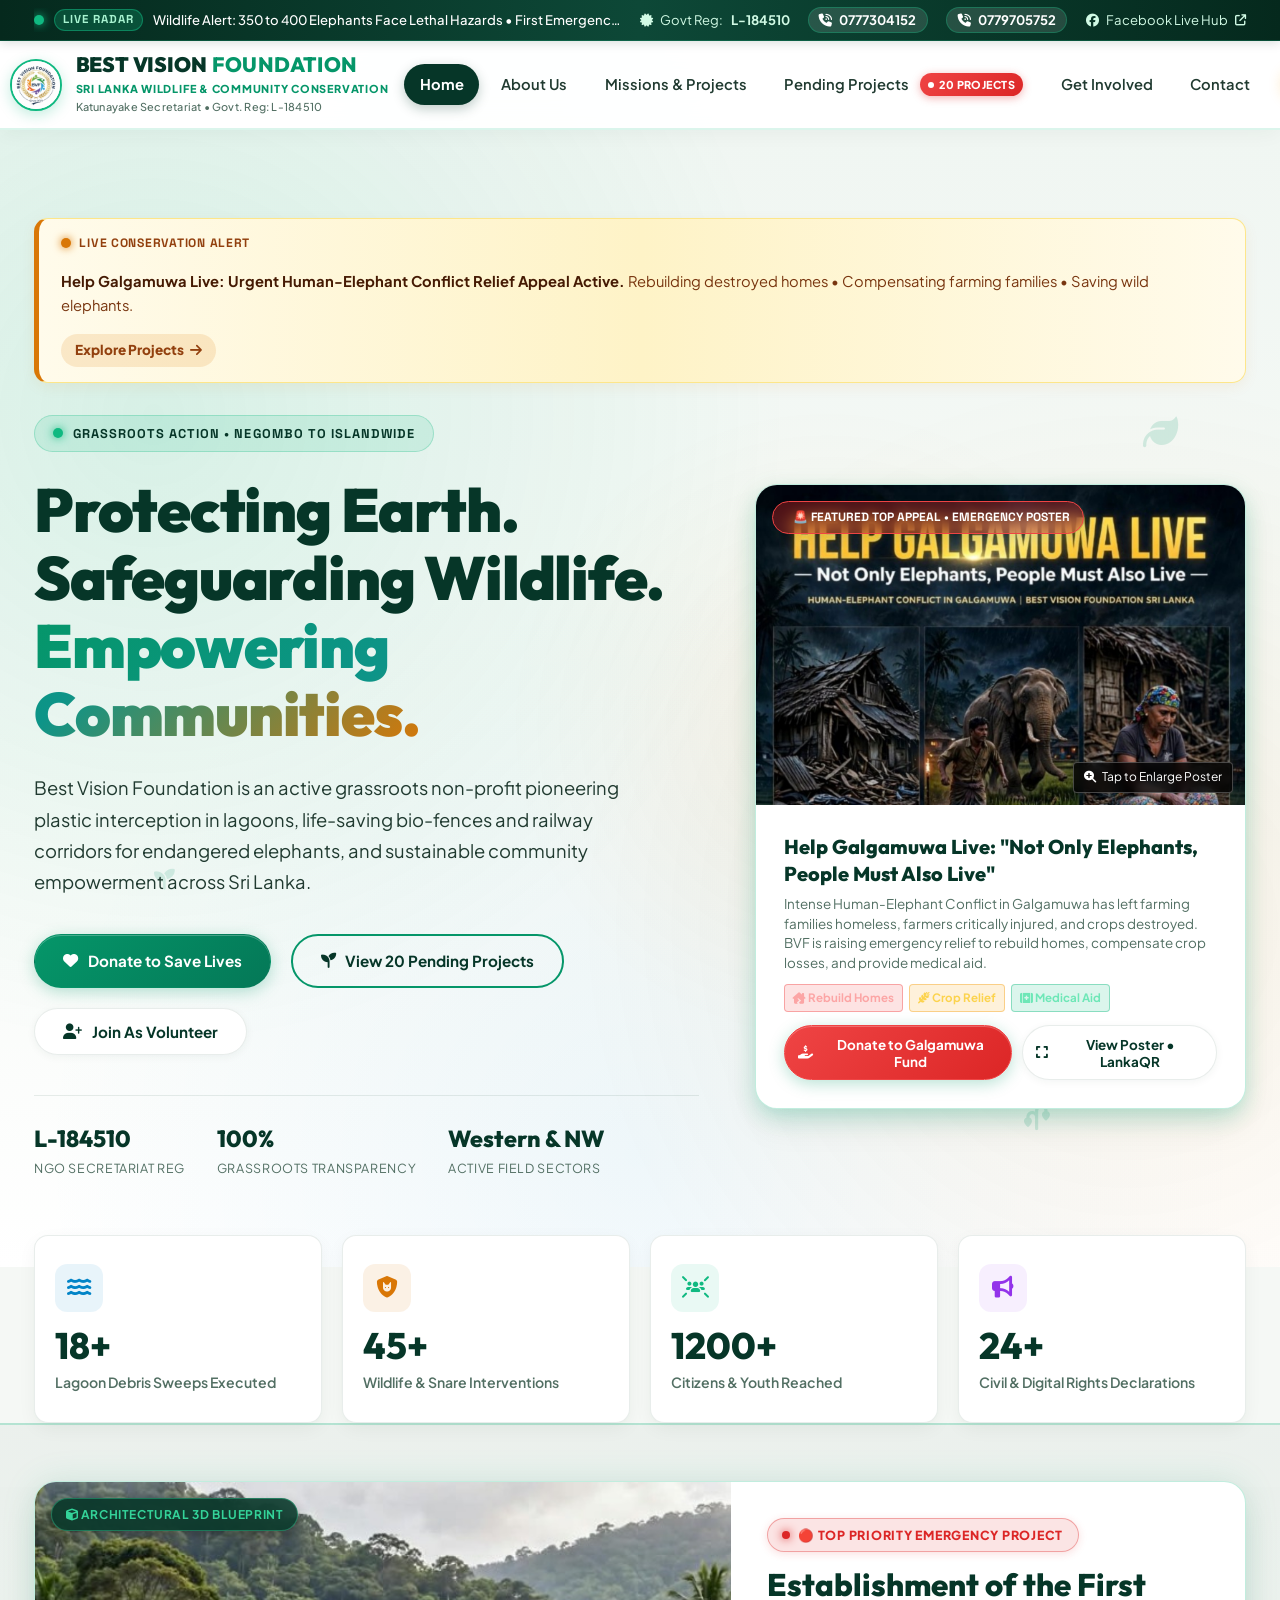
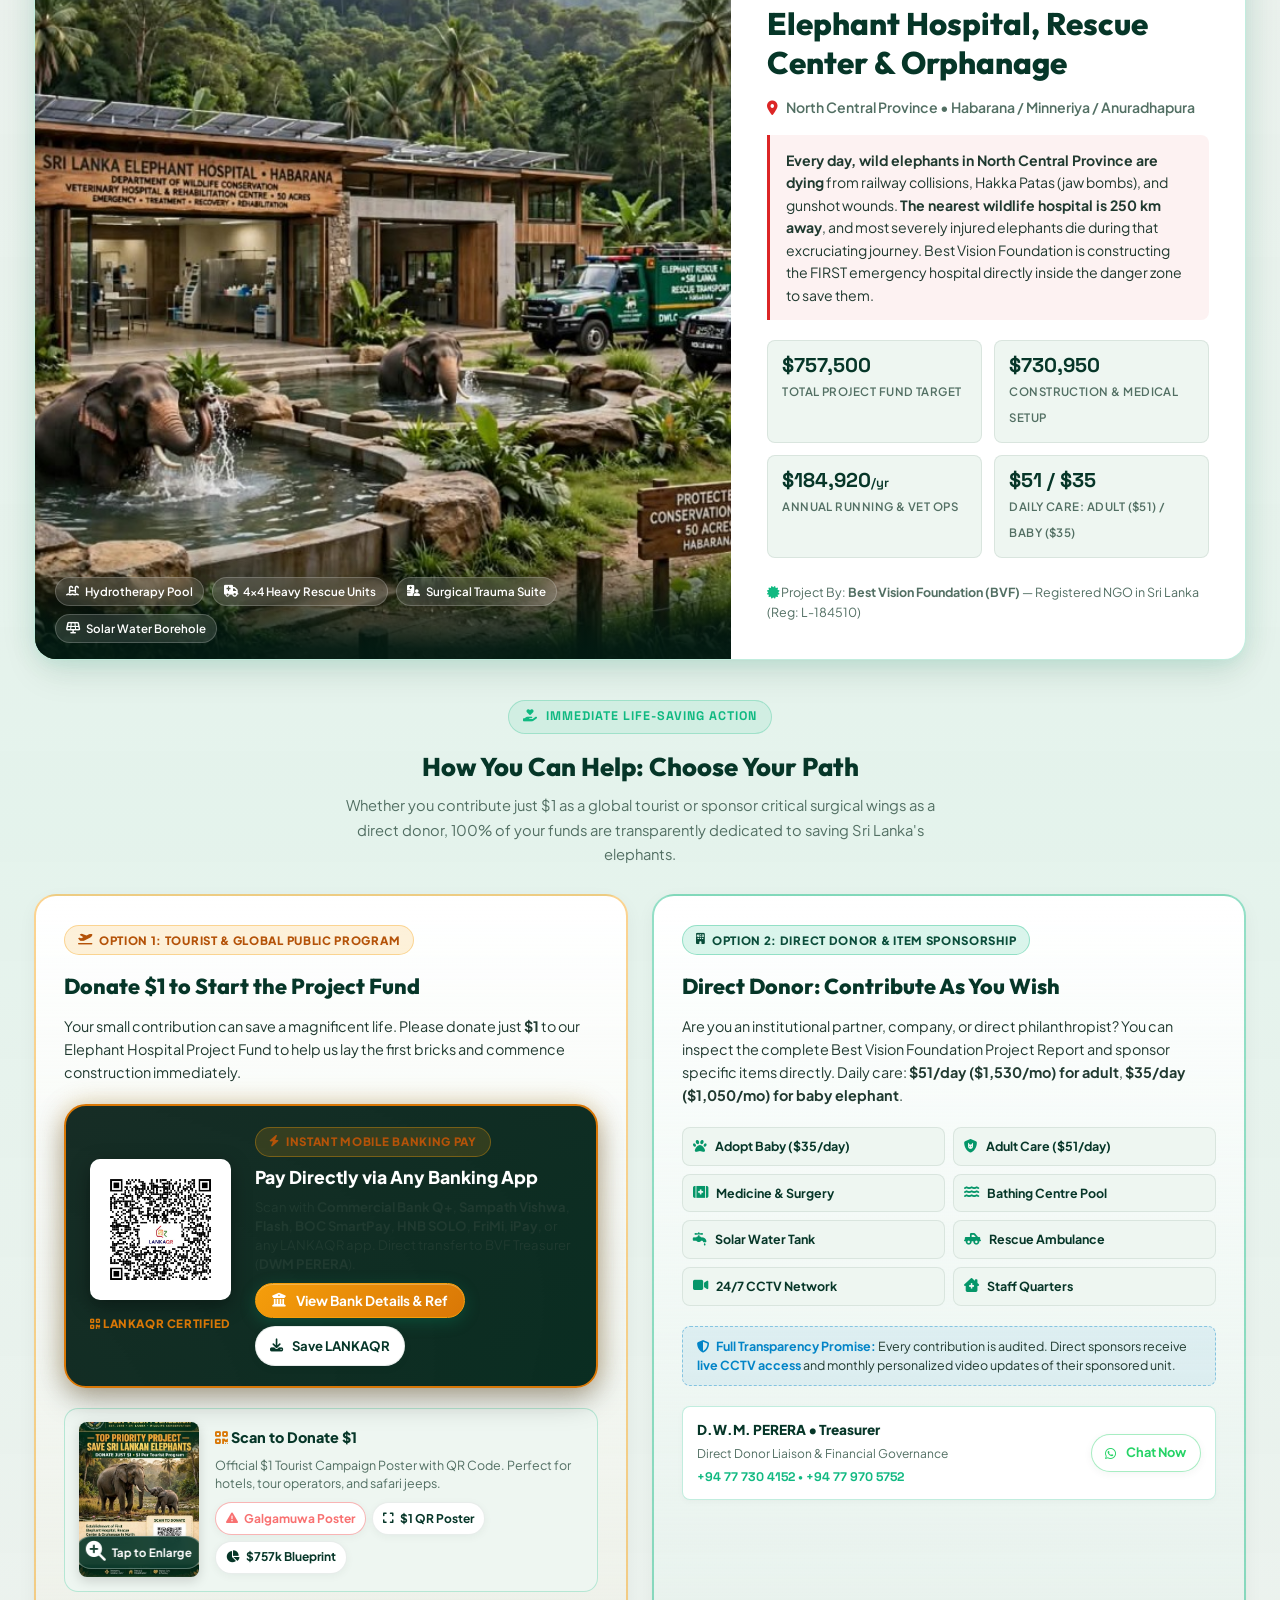
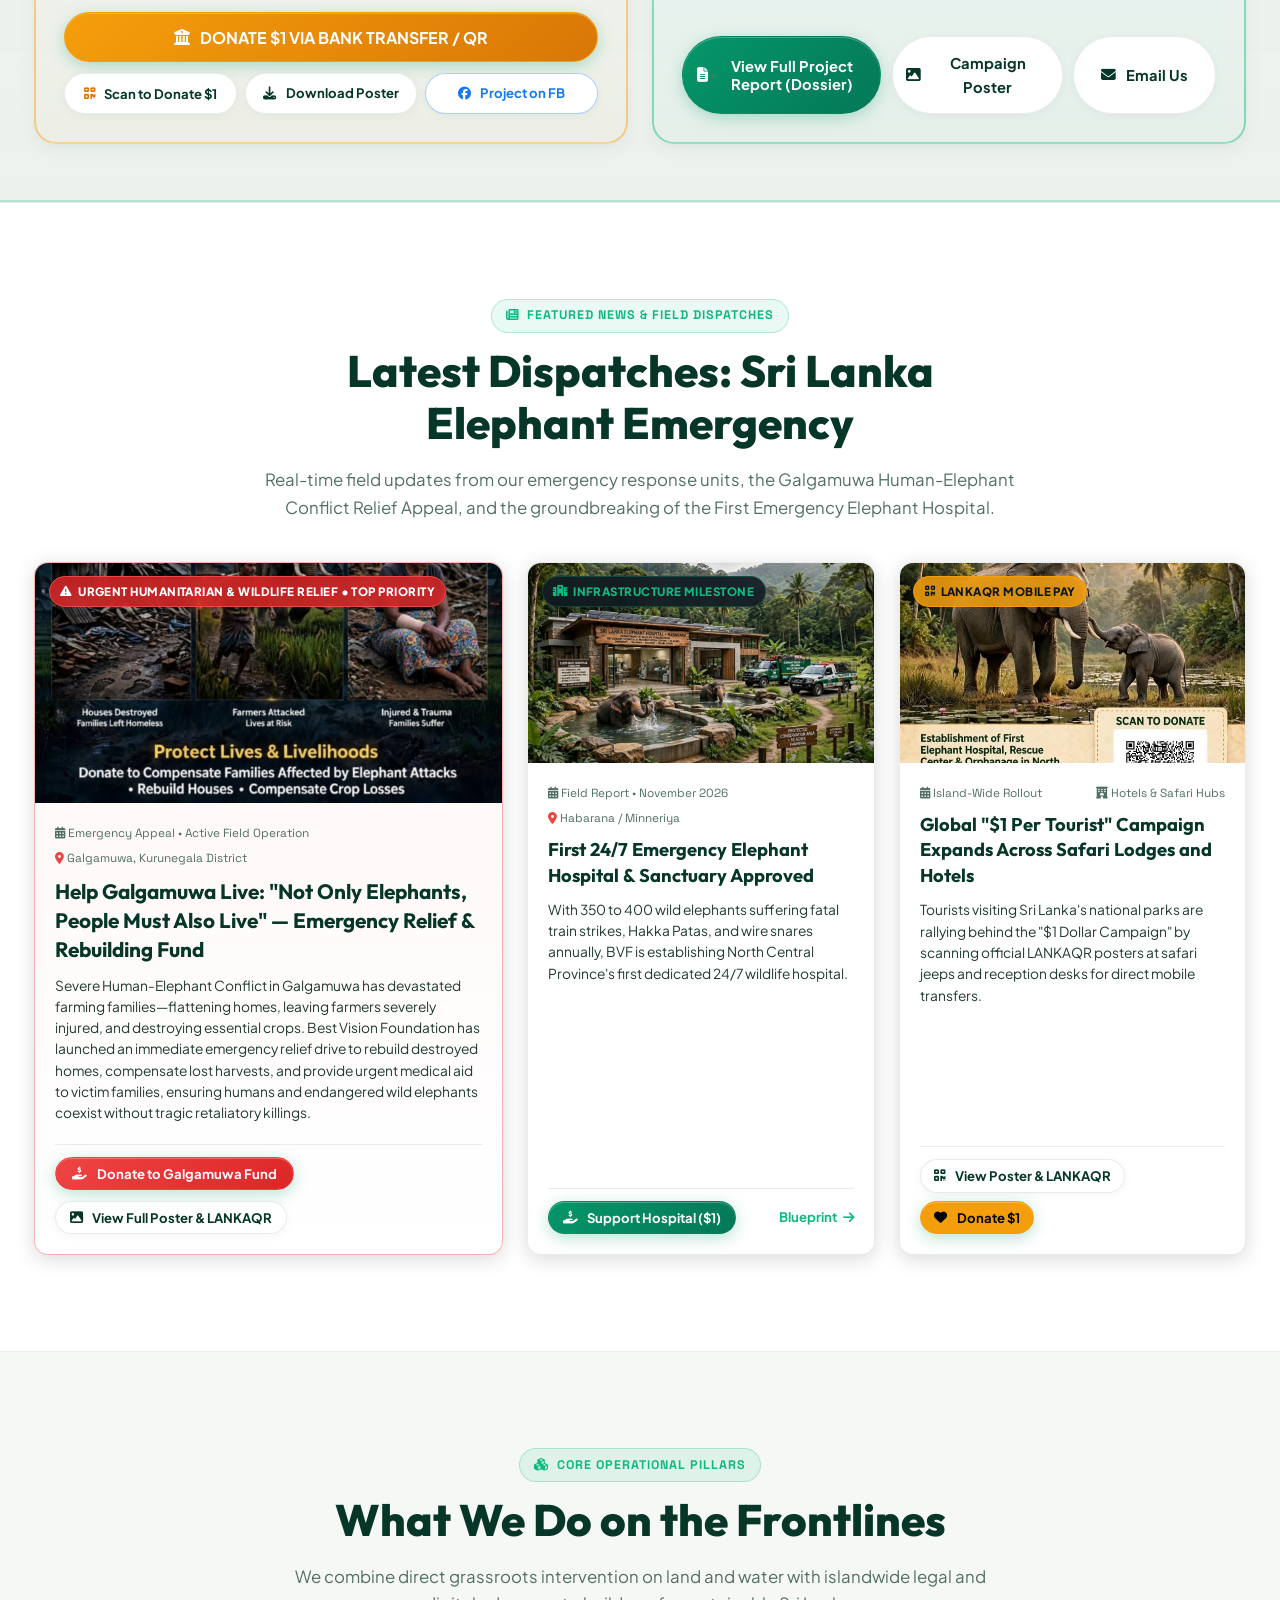
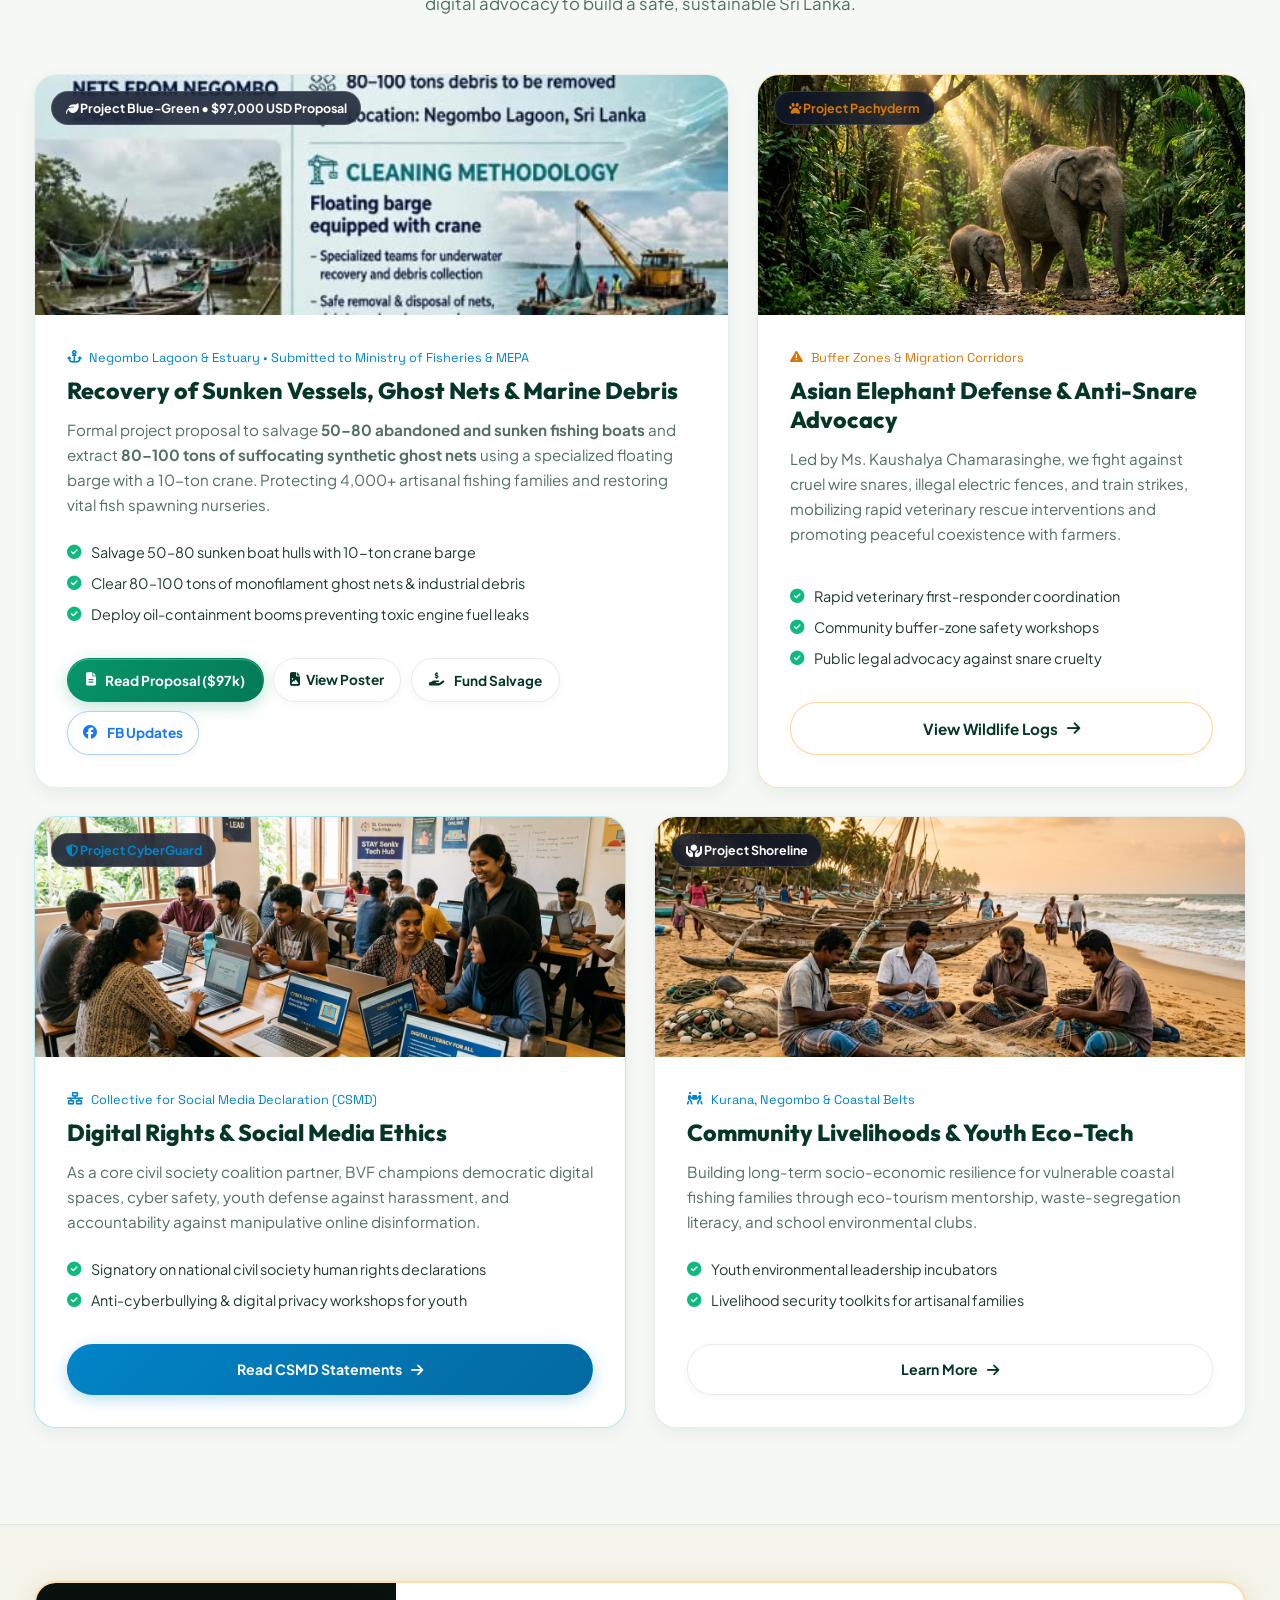
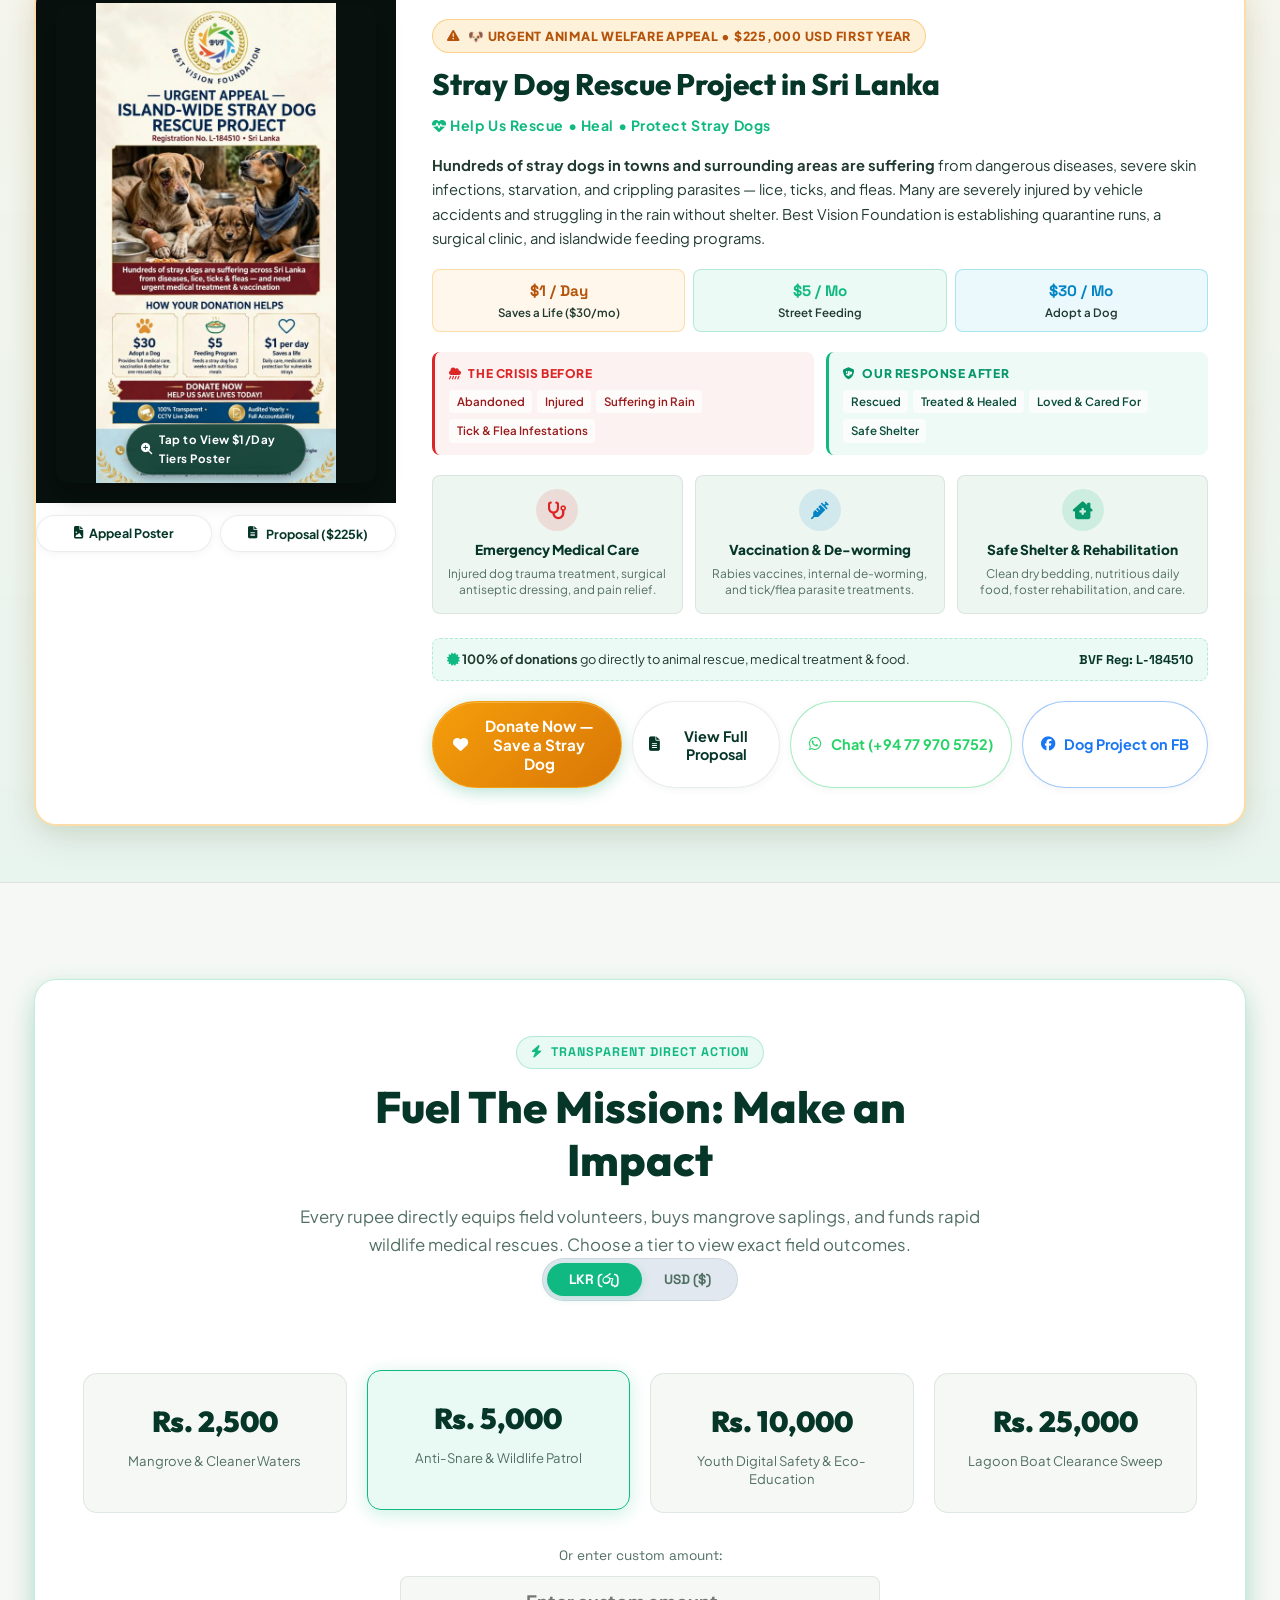
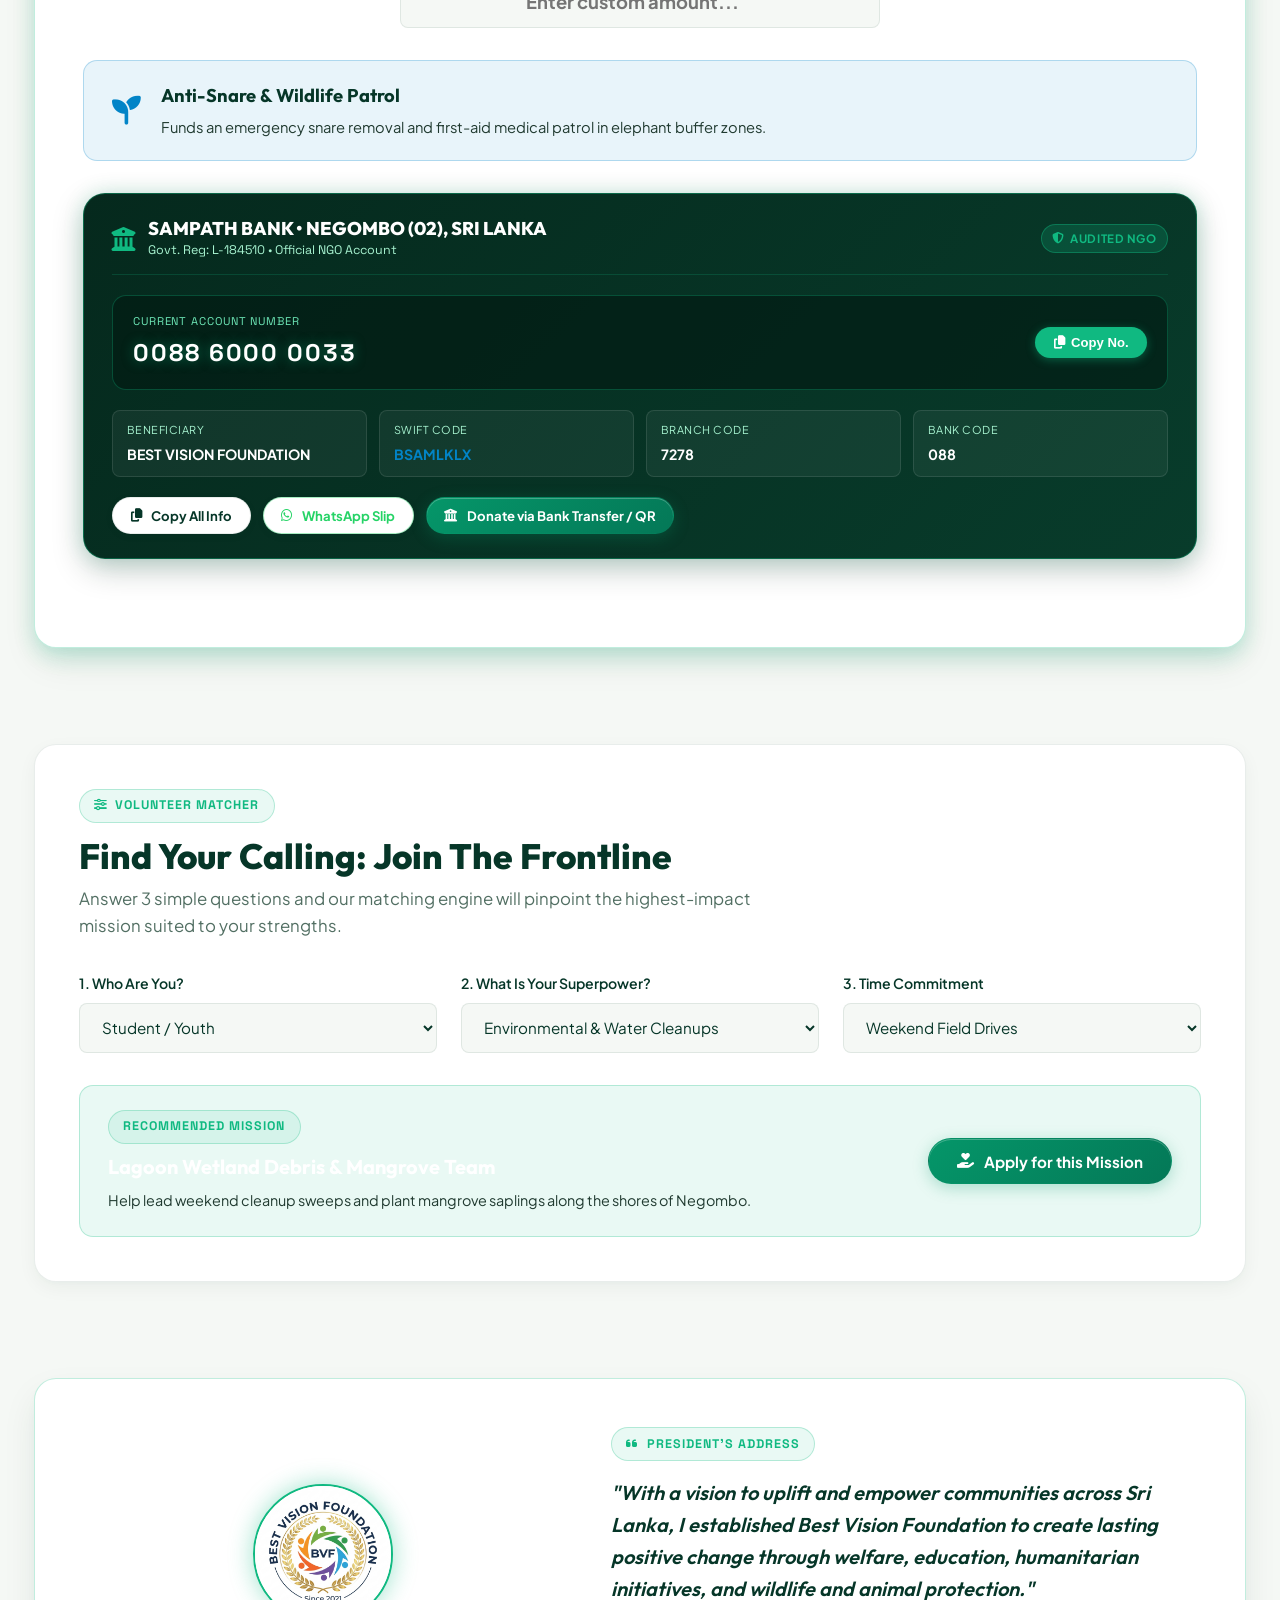
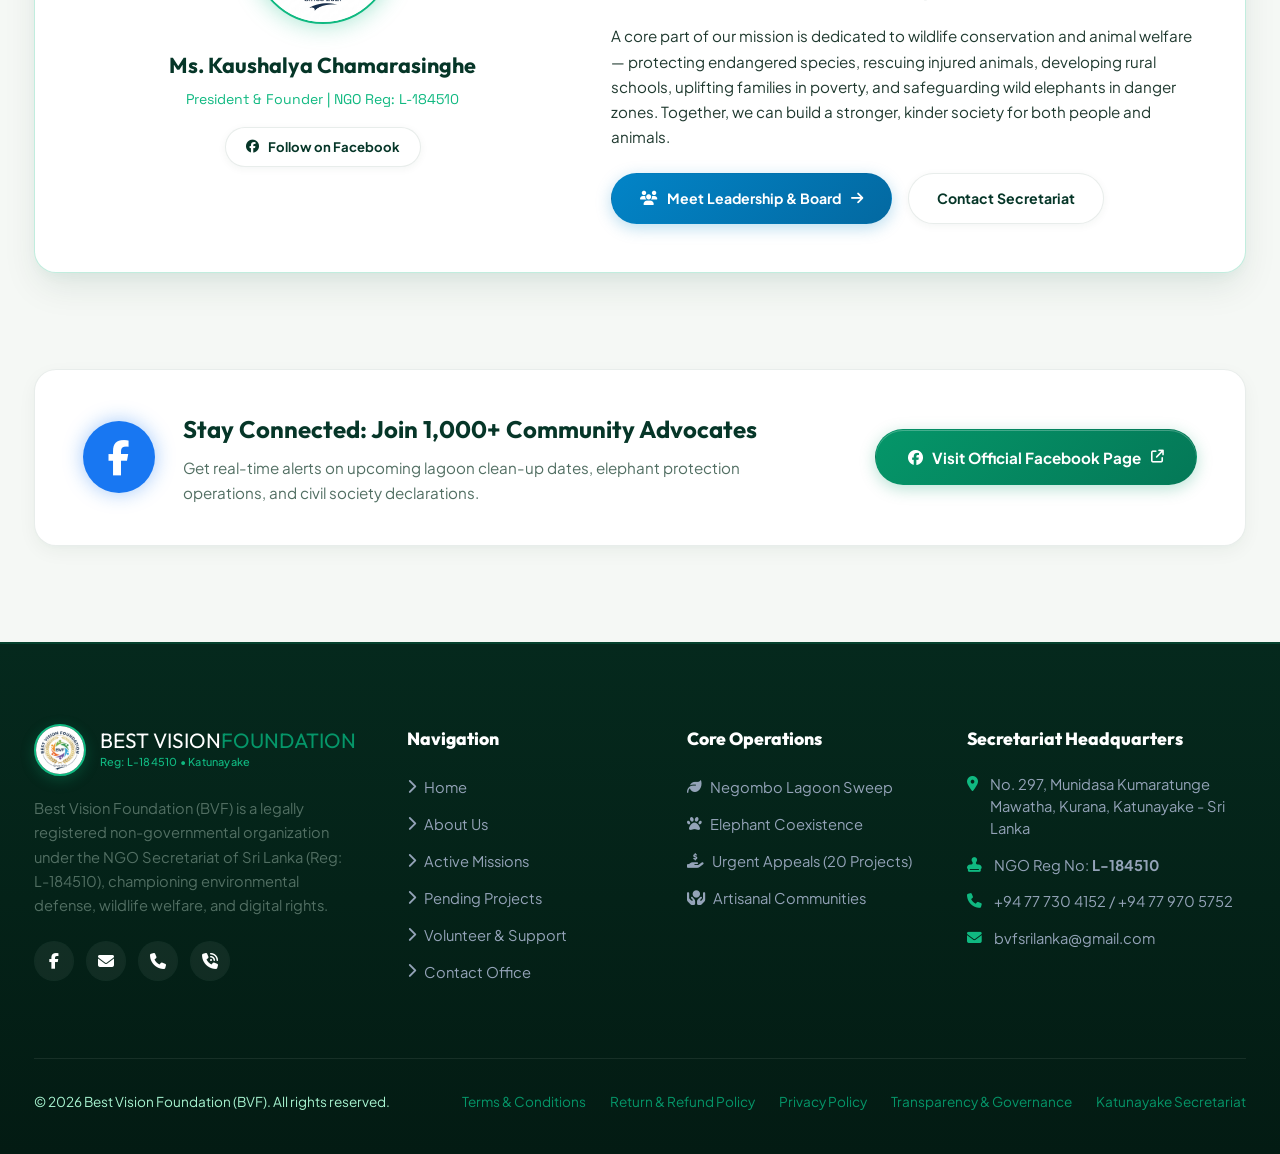
==== commit 64b053cc: "feat: explicitly label LankaQR as TREASURER'S BVF ACCOUNT across all banners, posters, and modals" ====
--- a/index.html
+++ b/index.html
@@ -1157,7 +1157,7 @@
         <div class="method-pane-lankaqr">
           <div class="lankaqr-modal-box">
             <div class="lankaqr-header" style="justify-content: center; gap: 0.65rem; margin-bottom: 0.5rem;">
-              <span class="lankaqr-badge"><i class="fa-solid fa-qrcode"></i> LANKAQR Direct Transfer</span>
+              <span class="lankaqr-badge"><i class="fa-solid fa-qrcode"></i> LANKAQR &bull; TREASURER'S BVF ACCOUNT</span>
               <span class="lankaqr-instant-pill"><i class="fa-solid fa-bolt"></i> Instant</span>
             </div>
 
@@ -1169,13 +1169,13 @@
 
             <div class="lankaqr-meta" style="max-width: 440px;">
               <div class="lankaqr-beneficiary">
-                <span class="meta-label">DIRECT TRANSFER BENEFICIARY:</span>
-                <span class="meta-val">DWM PERERA</span>
-                <span class="meta-sub">Treasurer &bull; Best Vision Foundation</span>
+                <span class="meta-label">LANKAQR PAYMENT BENEFICIARY:</span>
+                <span class="meta-val">TREASURER'S BVF ACCOUNT</span>
+                <span class="meta-sub">DWM PERERA &bull; Treasurer, Best Vision Foundation</span>
               </div>
 
               <p class="lankaqr-instructions">
-                Scan with any Sri Lankan mobile banking app (<strong>Commercial Bank Q+</strong>, <strong>Sampath Vishwa</strong>, <strong>Flash</strong>, <strong>BOC SmartPay</strong>, <strong>HNB SOLO</strong>, <strong>FriMi</strong>, <strong>iPay</strong>, etc.) to transfer donations directly to the Treasurer of BVF.
+                Scan with any Sri Lankan mobile banking app (<strong>Commercial Bank Q+</strong>, <strong>Sampath Vishwa</strong>, <strong>Flash</strong>, <strong>BOC SmartPay</strong>, <strong>HNB SOLO</strong>, <strong>FriMi</strong>, <strong>iPay</strong>, etc.) to transfer donations directly into <strong>Treasurer's BVF Account</strong> (DWM Perera).
               </p>
 
               <div class="lankaqr-actions" style="display: flex; gap: 0.5rem;">
@@ -1375,11 +1375,11 @@
           <div style="background: #ffffff; padding: 6px; border-radius: 8px; display: inline-block; box-shadow: 0 4px 15px rgba(0,0,0,0.4); line-height: 0;">
             <img src="assets/images/bvf-lankaqr.png" alt="Scan LANKAQR to Transfer Directly" style="width: 105px; height: 105px; display: block;" />
           </div>
-          <span style="font-size: 0.68rem; font-weight: 800; color: var(--amber-solar); display: block; margin-top: 0.3rem;"><i class="fa-solid fa-qrcode"></i> LANKAQR DIRECT</span>
+          <span style="font-size: 0.68rem; font-weight: 800; color: var(--amber-solar); display: block; margin-top: 0.3rem;"><i class="fa-solid fa-qrcode"></i> LANKAQR &bull; TREASURER'S BVF ACCOUNT</span>
         </div>
         <div style="flex: 1; min-width: 240px; text-align: left;">
           <span style="font-size: 0.72rem; font-weight: 800; color: var(--amber-solar); text-transform: uppercase; letter-spacing: 0.05em;"><i class="fa-solid fa-bolt"></i> Instant Mobile Transfer</span>
-          <div style="font-size: 0.95rem; font-weight: 800; color: #ffffff; margin: 0.2rem 0;">PAYEE: DWM PERERA (TREASURER &bull; BVF)</div>
+          <div style="font-size: 0.95rem; font-weight: 800; color: #ffffff; margin: 0.2rem 0;">TREASURER'S BVF ACCOUNT &bull; DWM PERERA</div>
           <p style="font-size: 0.78rem; color: var(--text-slate); margin-bottom: 0.5rem; line-height: 1.35;">
             Scan with any Sri Lankan banking app (Commercial Bank Q+, Sampath Vishwa, Flash, BOC SmartPay, HNB SOLO, FriMi, iPay) to transfer directly.
           </p>
@@ -1431,11 +1431,11 @@
           <div style="background: #ffffff; padding: 6px; border-radius: 8px; display: inline-block; box-shadow: 0 4px 15px rgba(0,0,0,0.4); line-height: 0;">
             <img src="assets/images/bvf-lankaqr.png" alt="Scan LANKAQR to Transfer Directly" style="width: 105px; height: 105px; display: block;" />
           </div>
-          <span style="font-size: 0.68rem; font-weight: 800; color: var(--amber-solar); display: block; margin-top: 0.3rem;"><i class="fa-solid fa-qrcode"></i> LANKAQR DIRECT</span>
+          <span style="font-size: 0.68rem; font-weight: 800; color: var(--amber-solar); display: block; margin-top: 0.3rem;"><i class="fa-solid fa-qrcode"></i> LANKAQR &bull; TREASURER'S BVF ACCOUNT</span>
         </div>
         <div style="flex: 1; min-width: 240px; text-align: left;">
           <span style="font-size: 0.72rem; font-weight: 800; color: var(--amber-solar); text-transform: uppercase; letter-spacing: 0.05em;"><i class="fa-solid fa-bolt"></i> Instant Mobile Transfer</span>
-          <div style="font-size: 0.95rem; font-weight: 800; color: #ffffff; margin: 0.2rem 0;">PAYEE: DWM PERERA (TREASURER &bull; BVF)</div>
+          <div style="font-size: 0.95rem; font-weight: 800; color: #ffffff; margin: 0.2rem 0;">TREASURER'S BVF ACCOUNT &bull; DWM PERERA</div>
           <p style="font-size: 0.78rem; color: var(--text-slate); margin-bottom: 0.5rem; line-height: 1.35;">
             Scan with any Sri Lankan banking app (Commercial Bank Q+, Sampath Vishwa, Flash, BOC SmartPay, HNB SOLO, FriMi, iPay) to transfer directly.
           </p>
